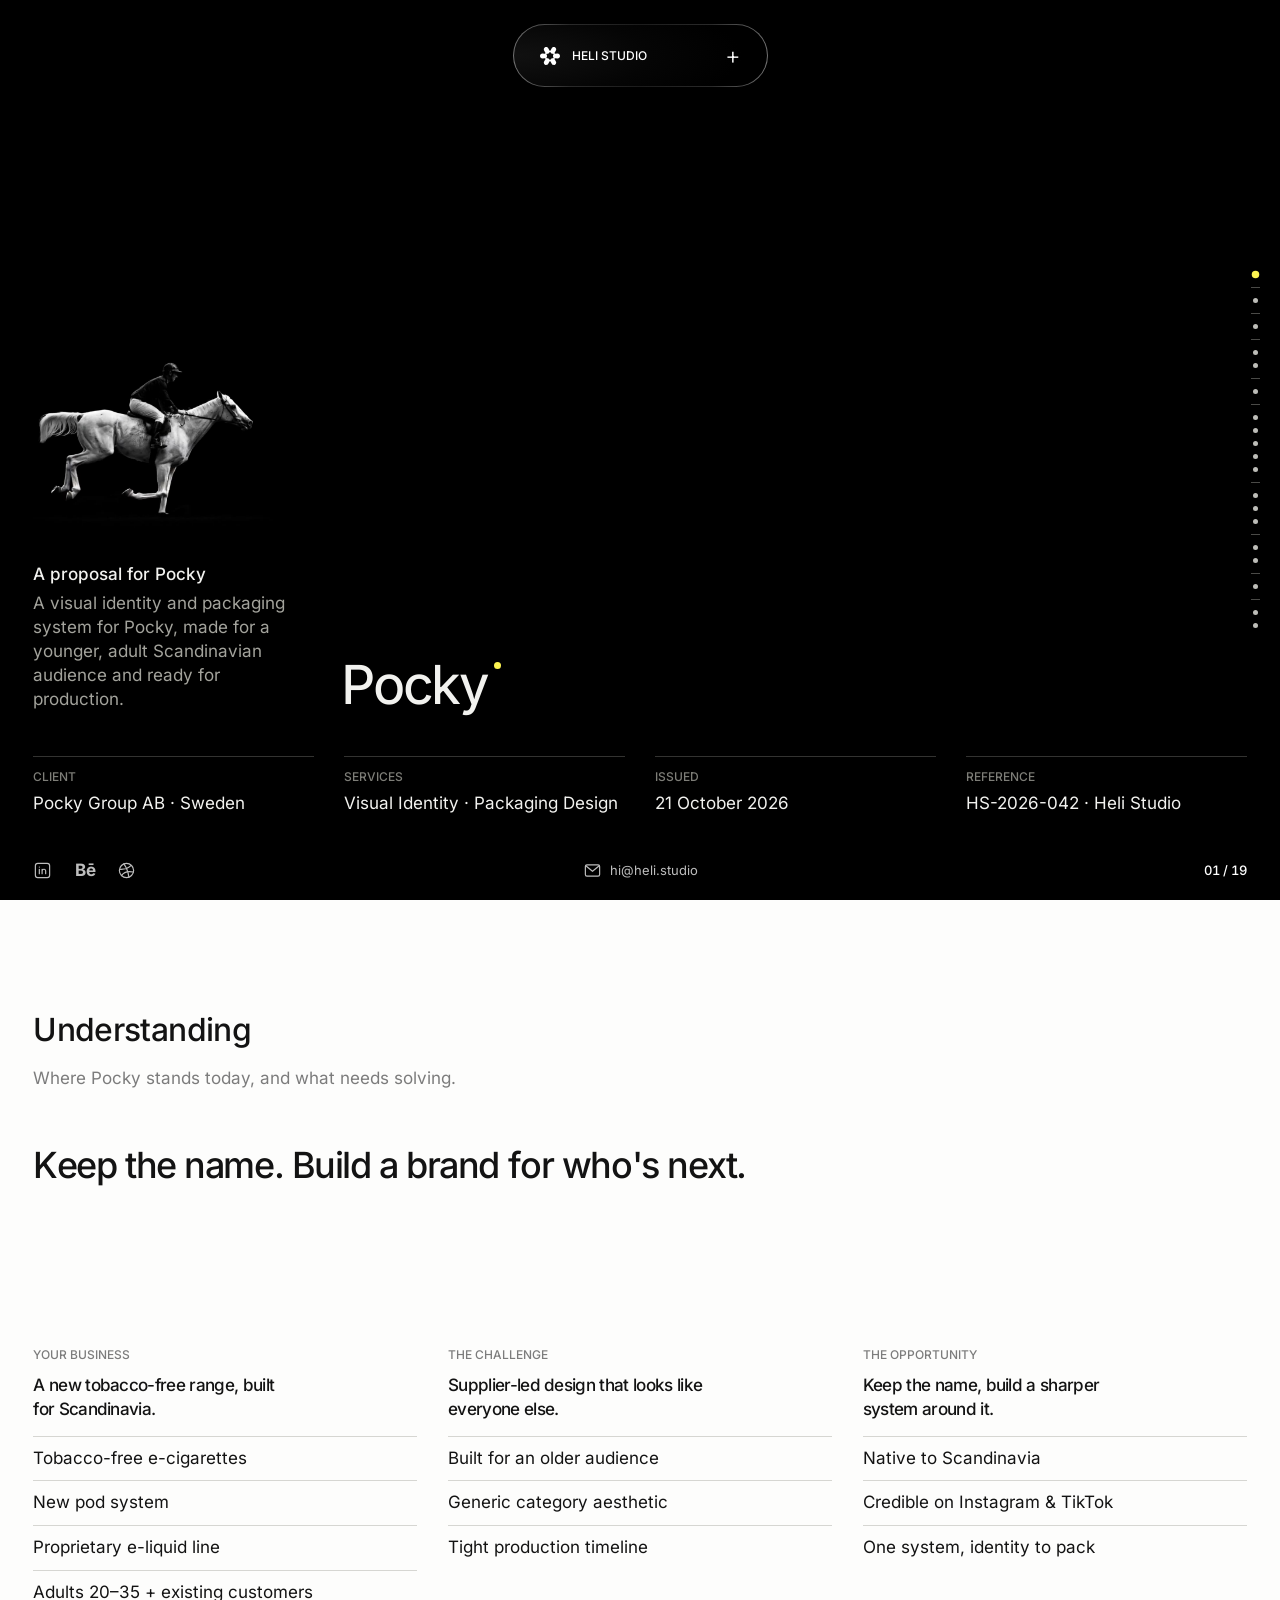
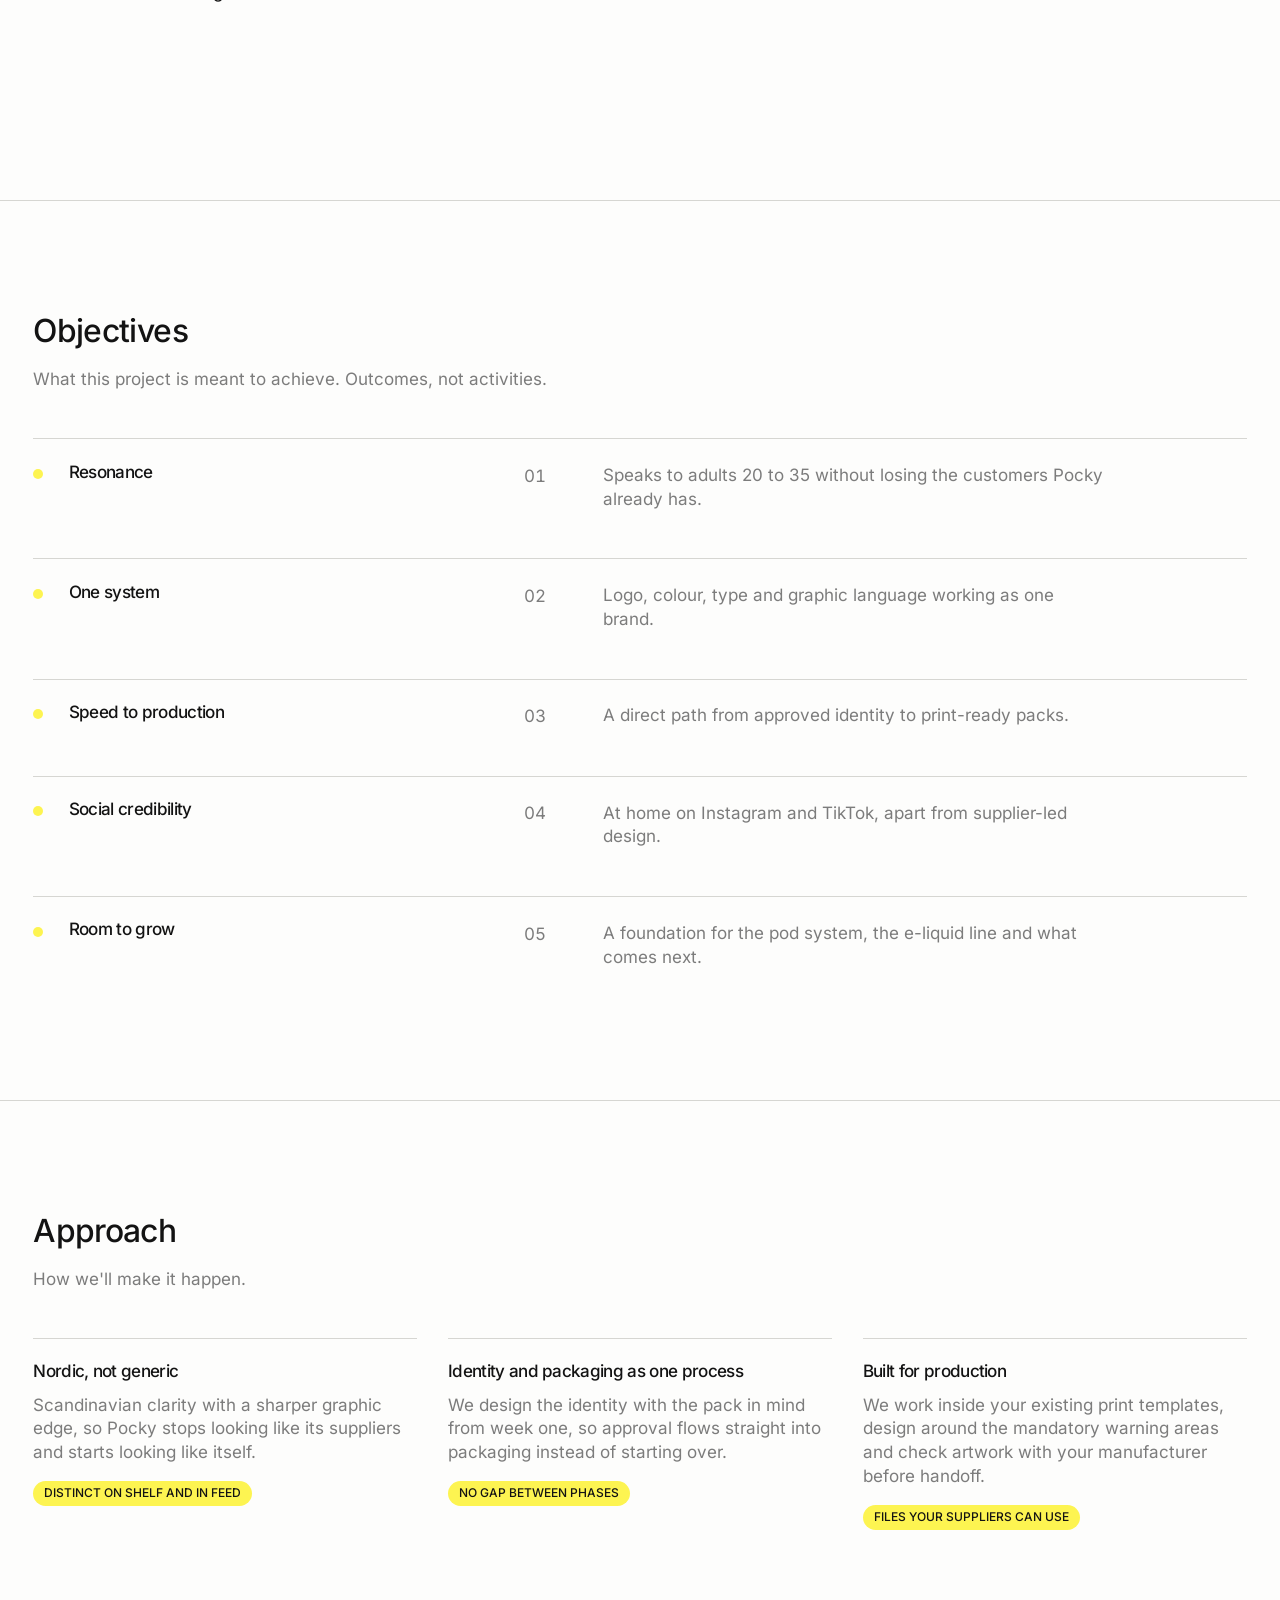
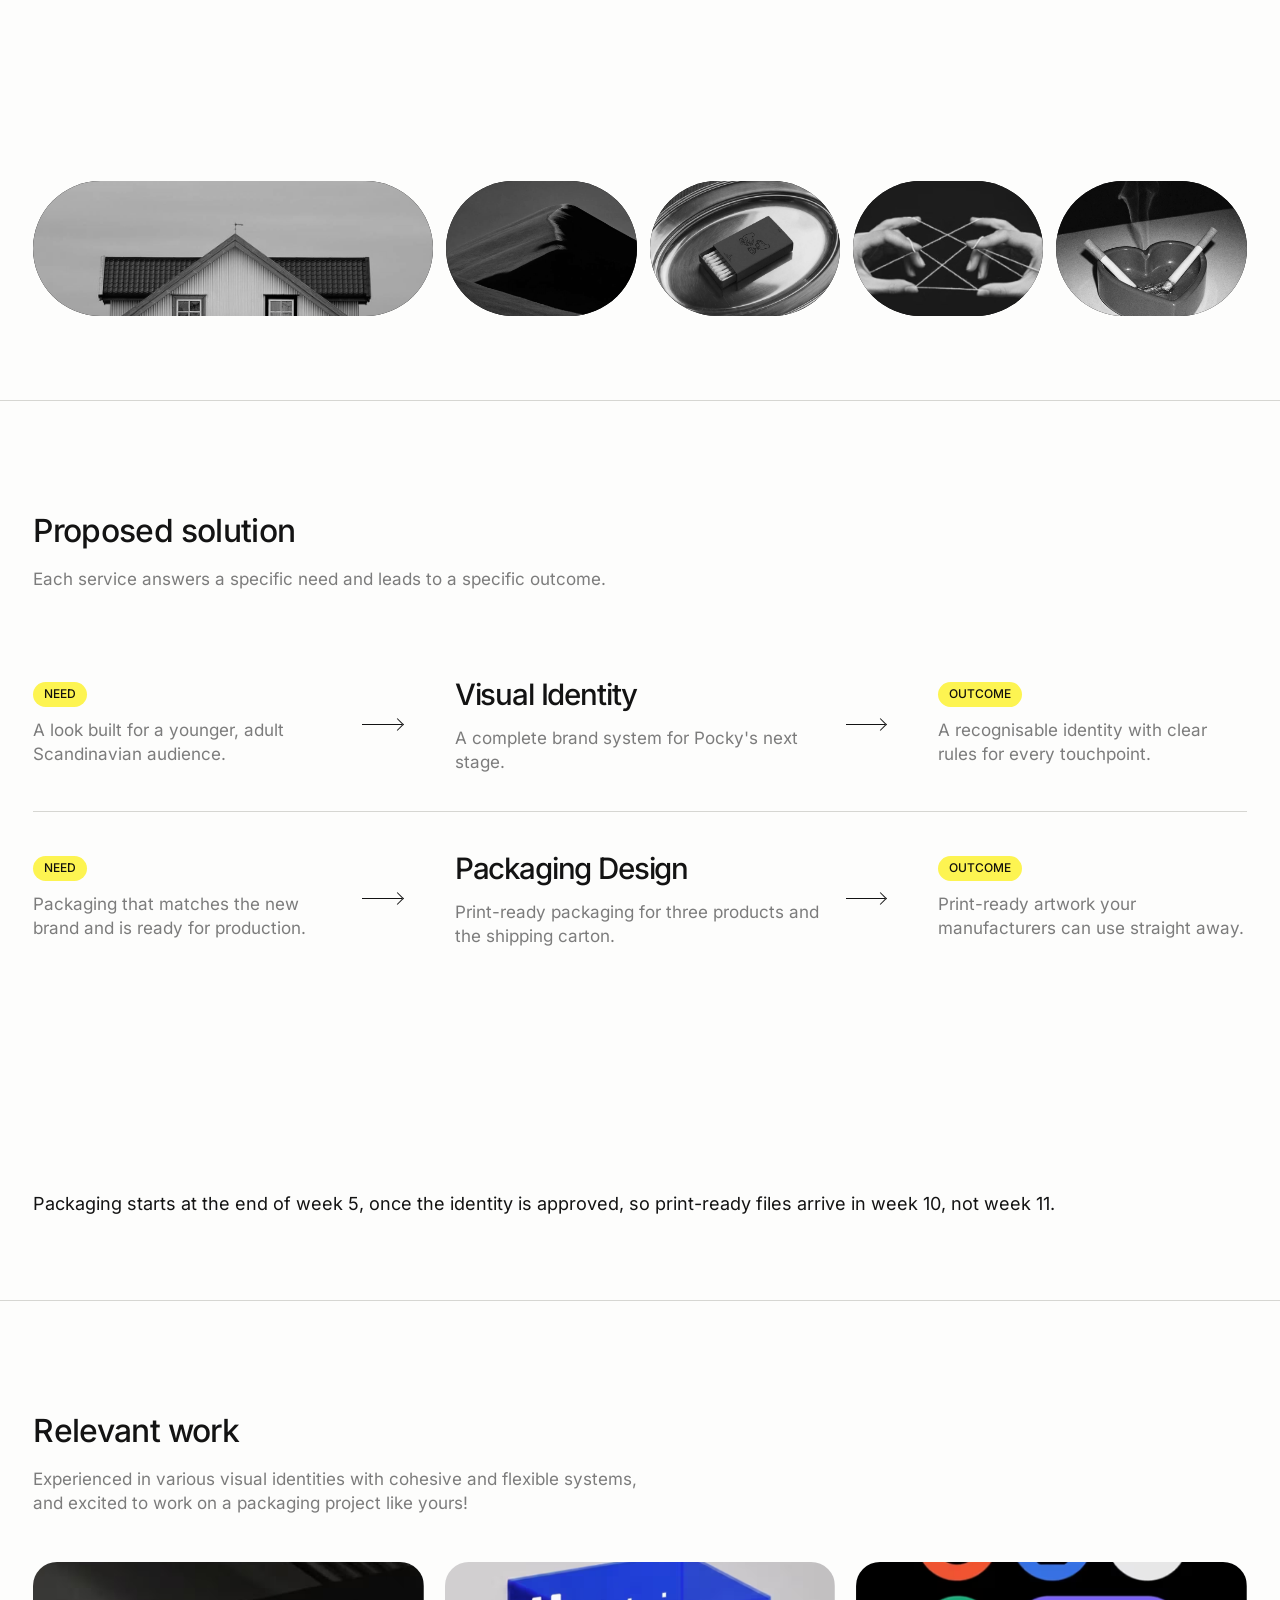
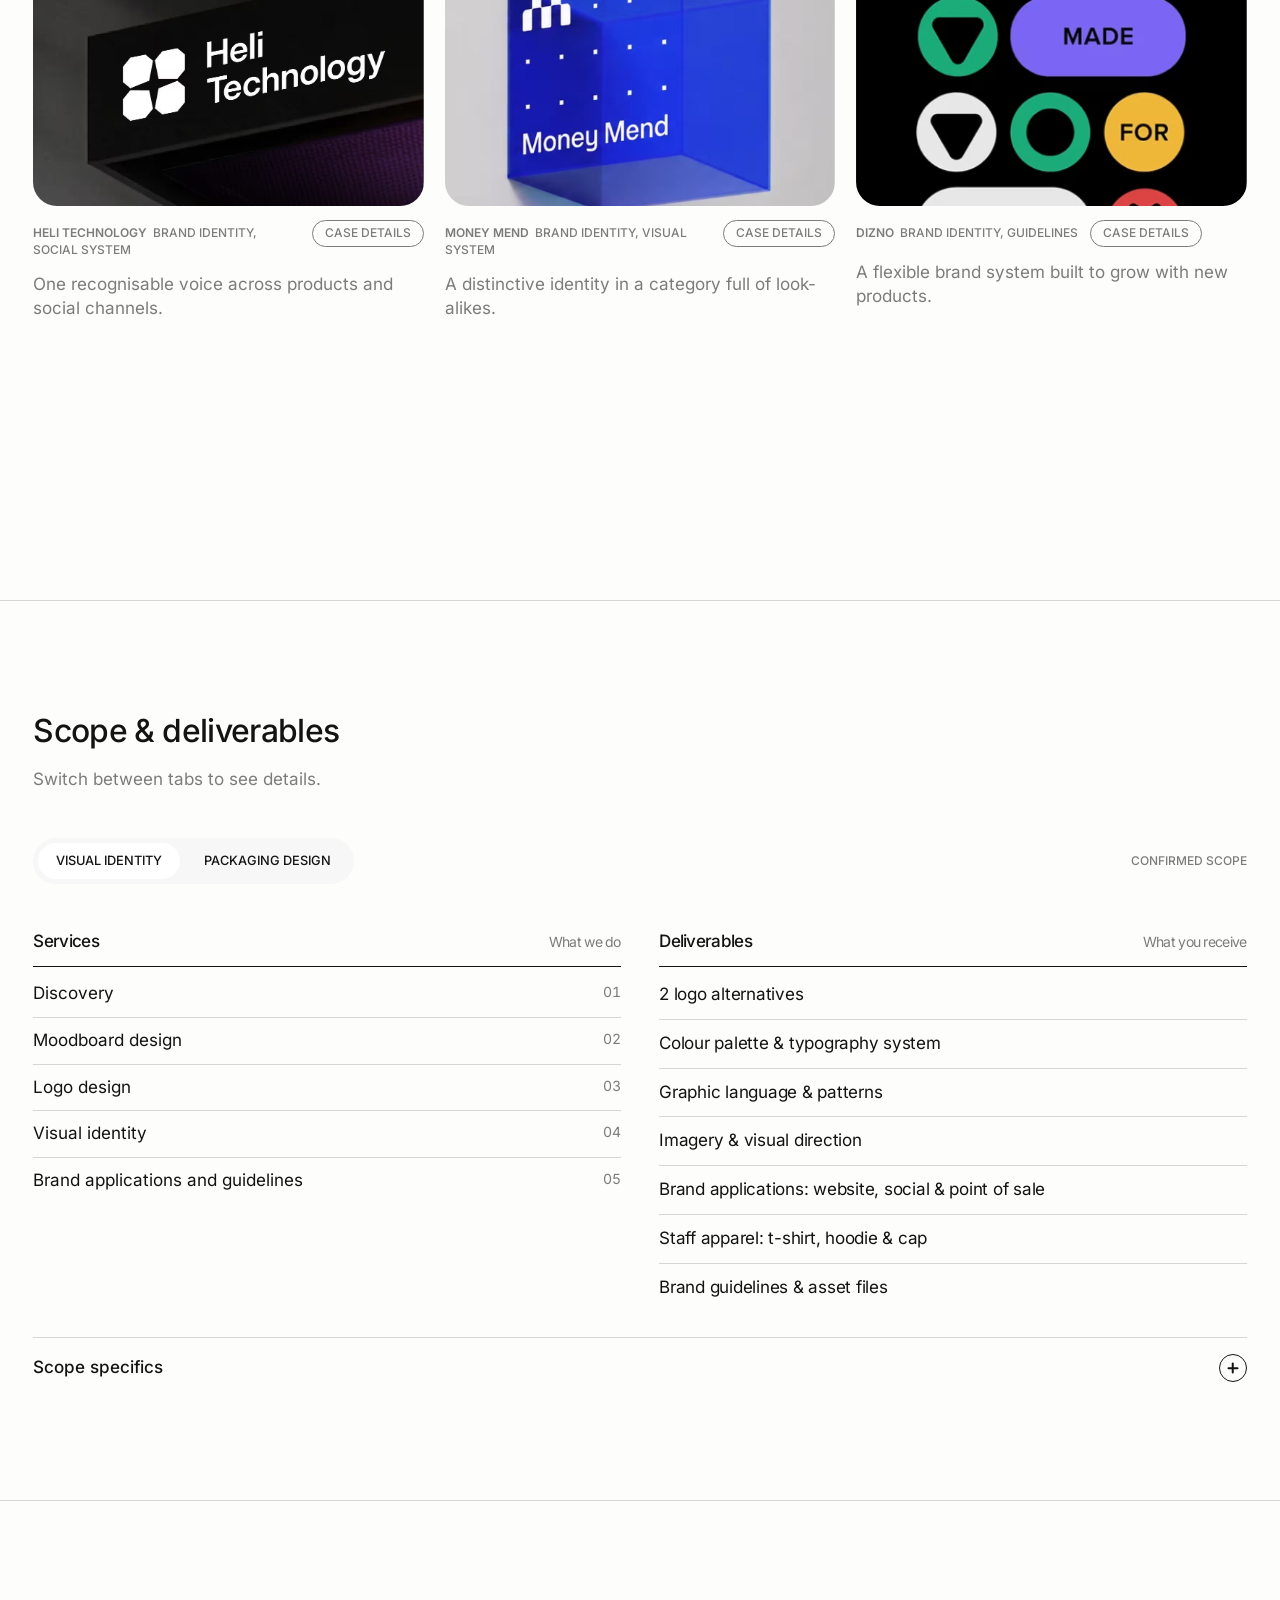
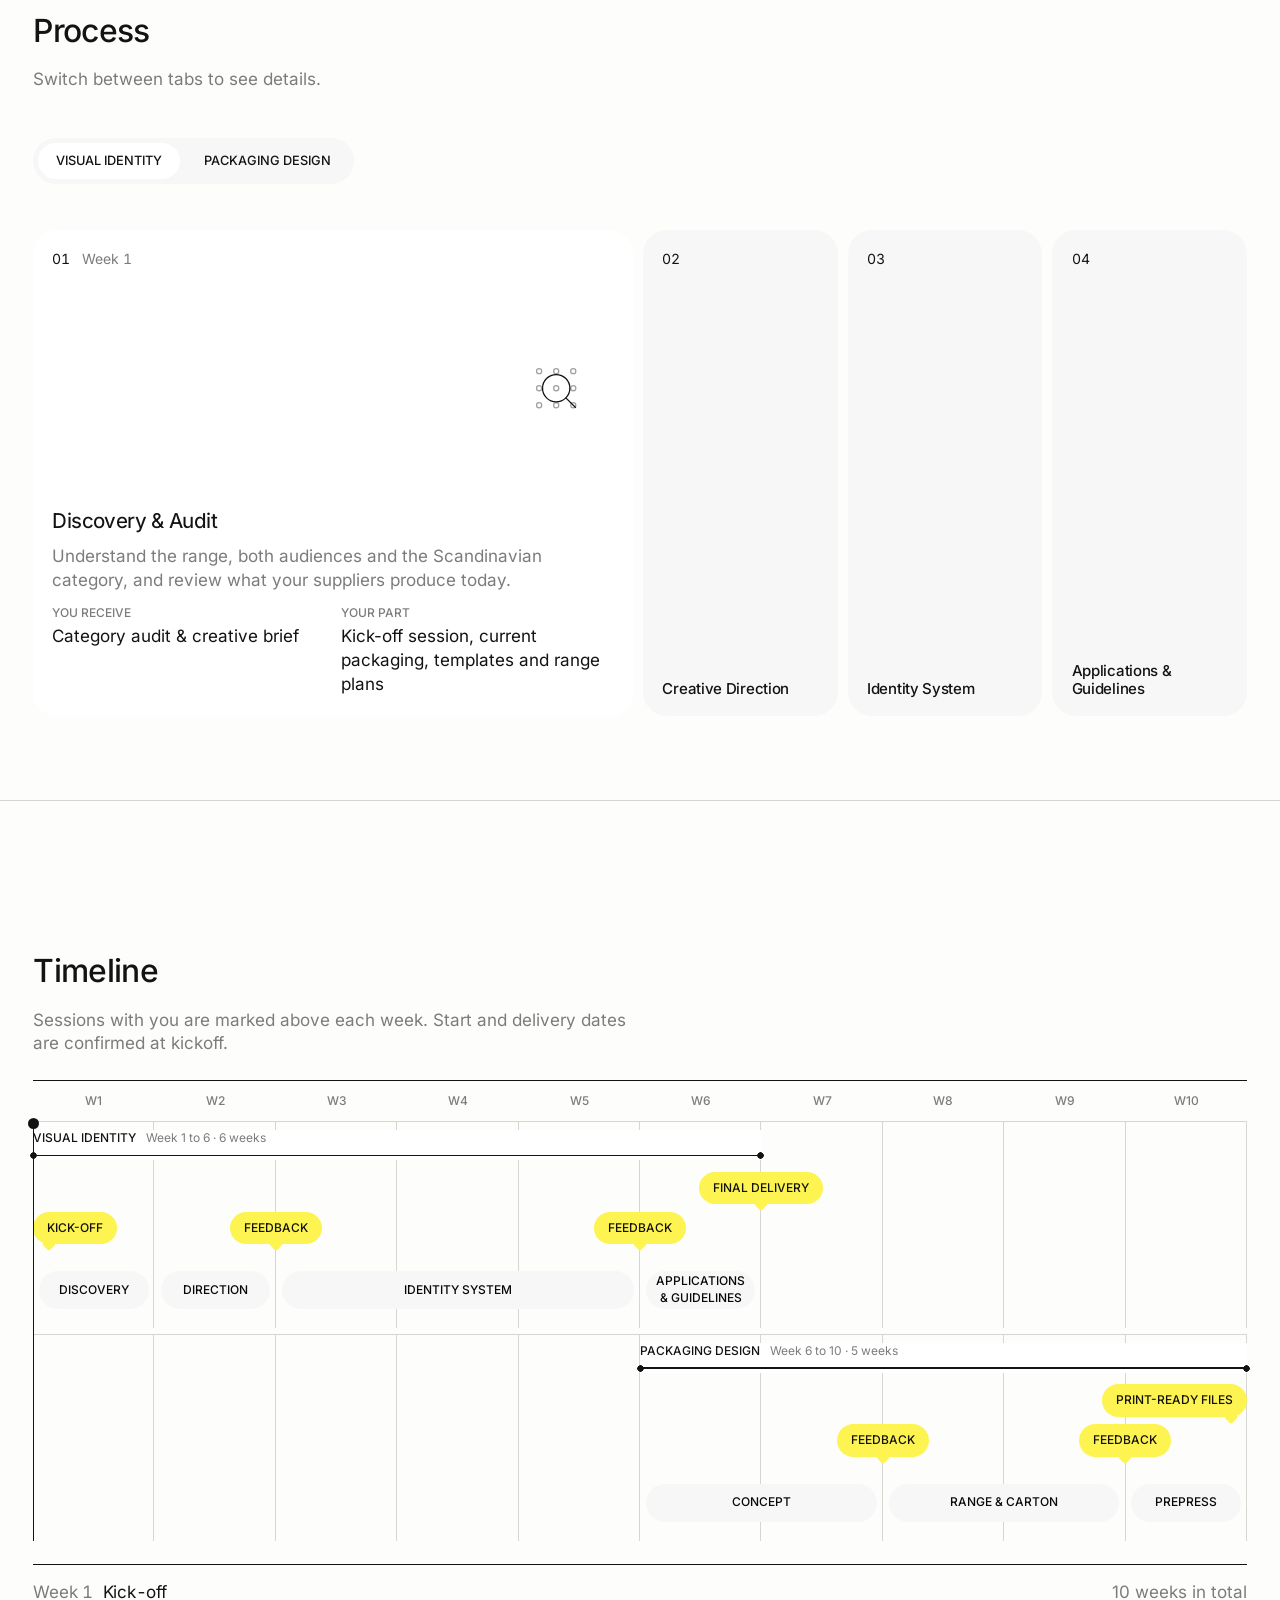
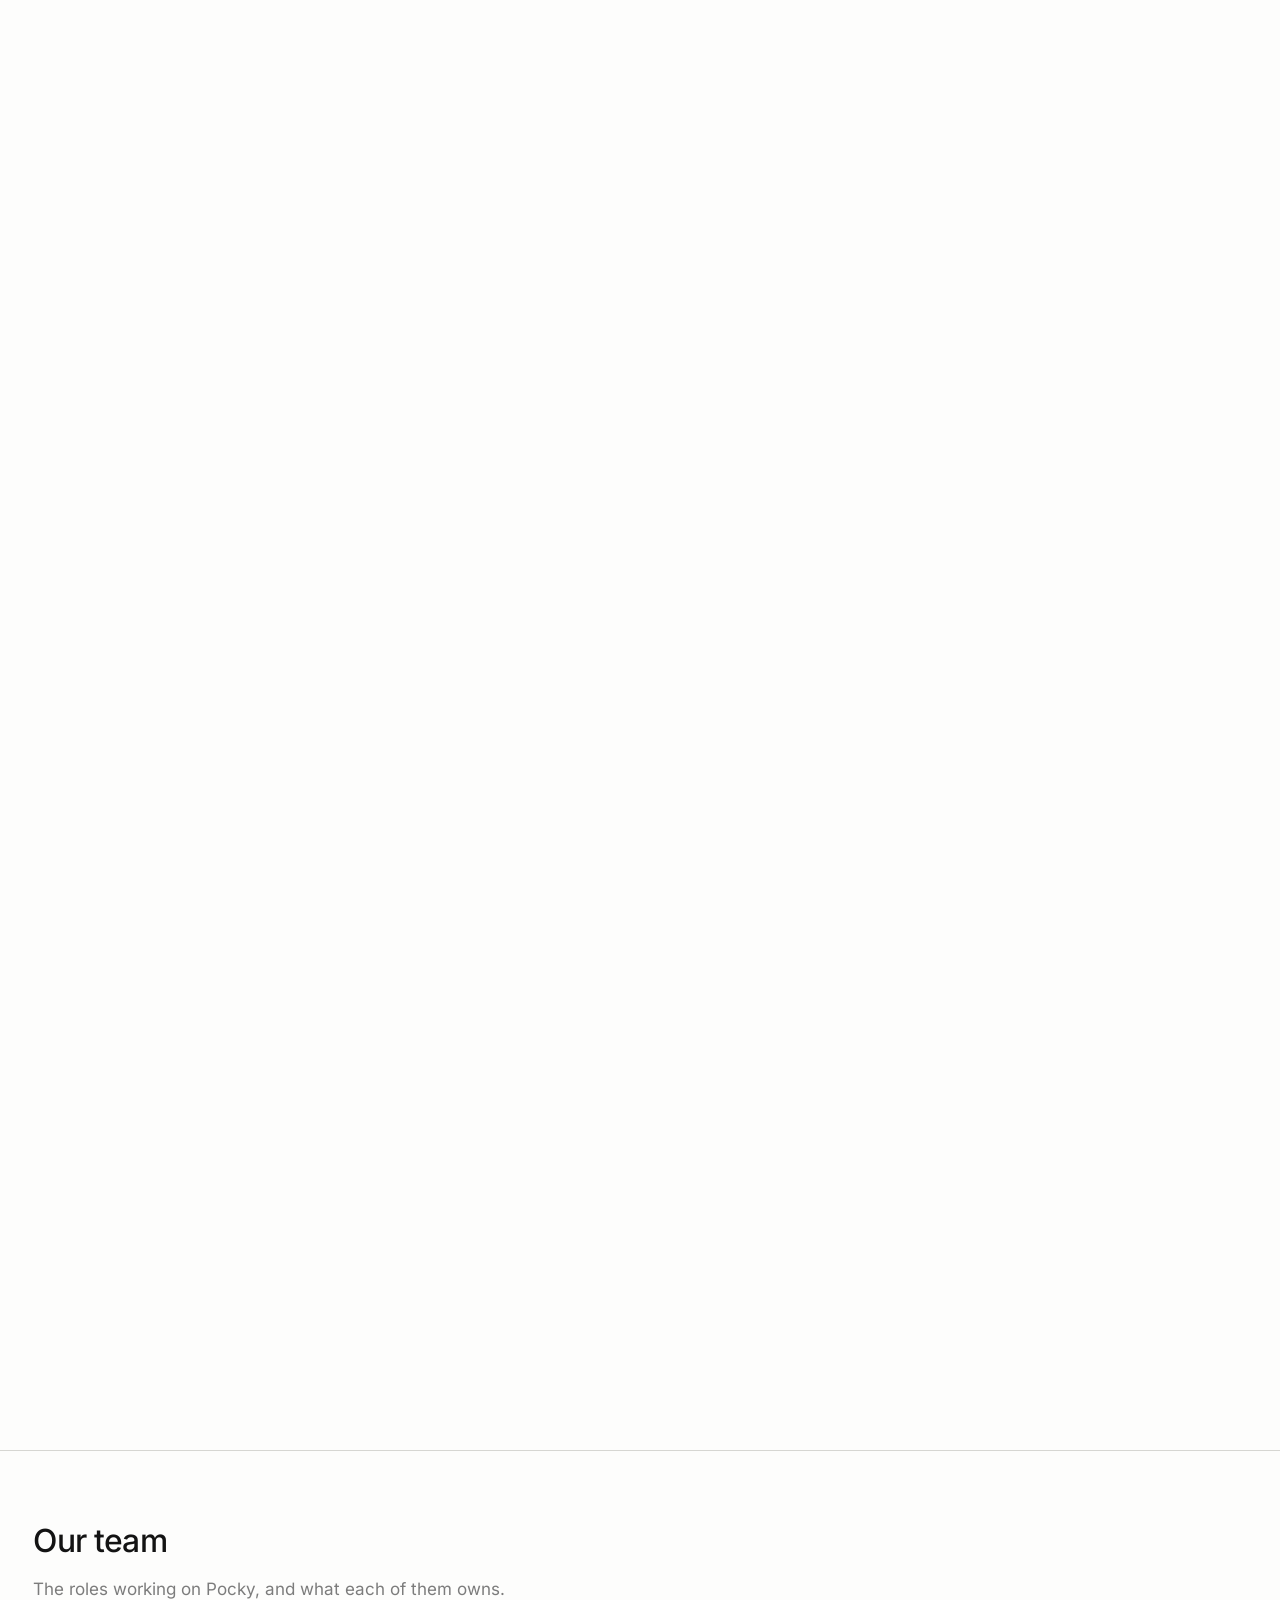
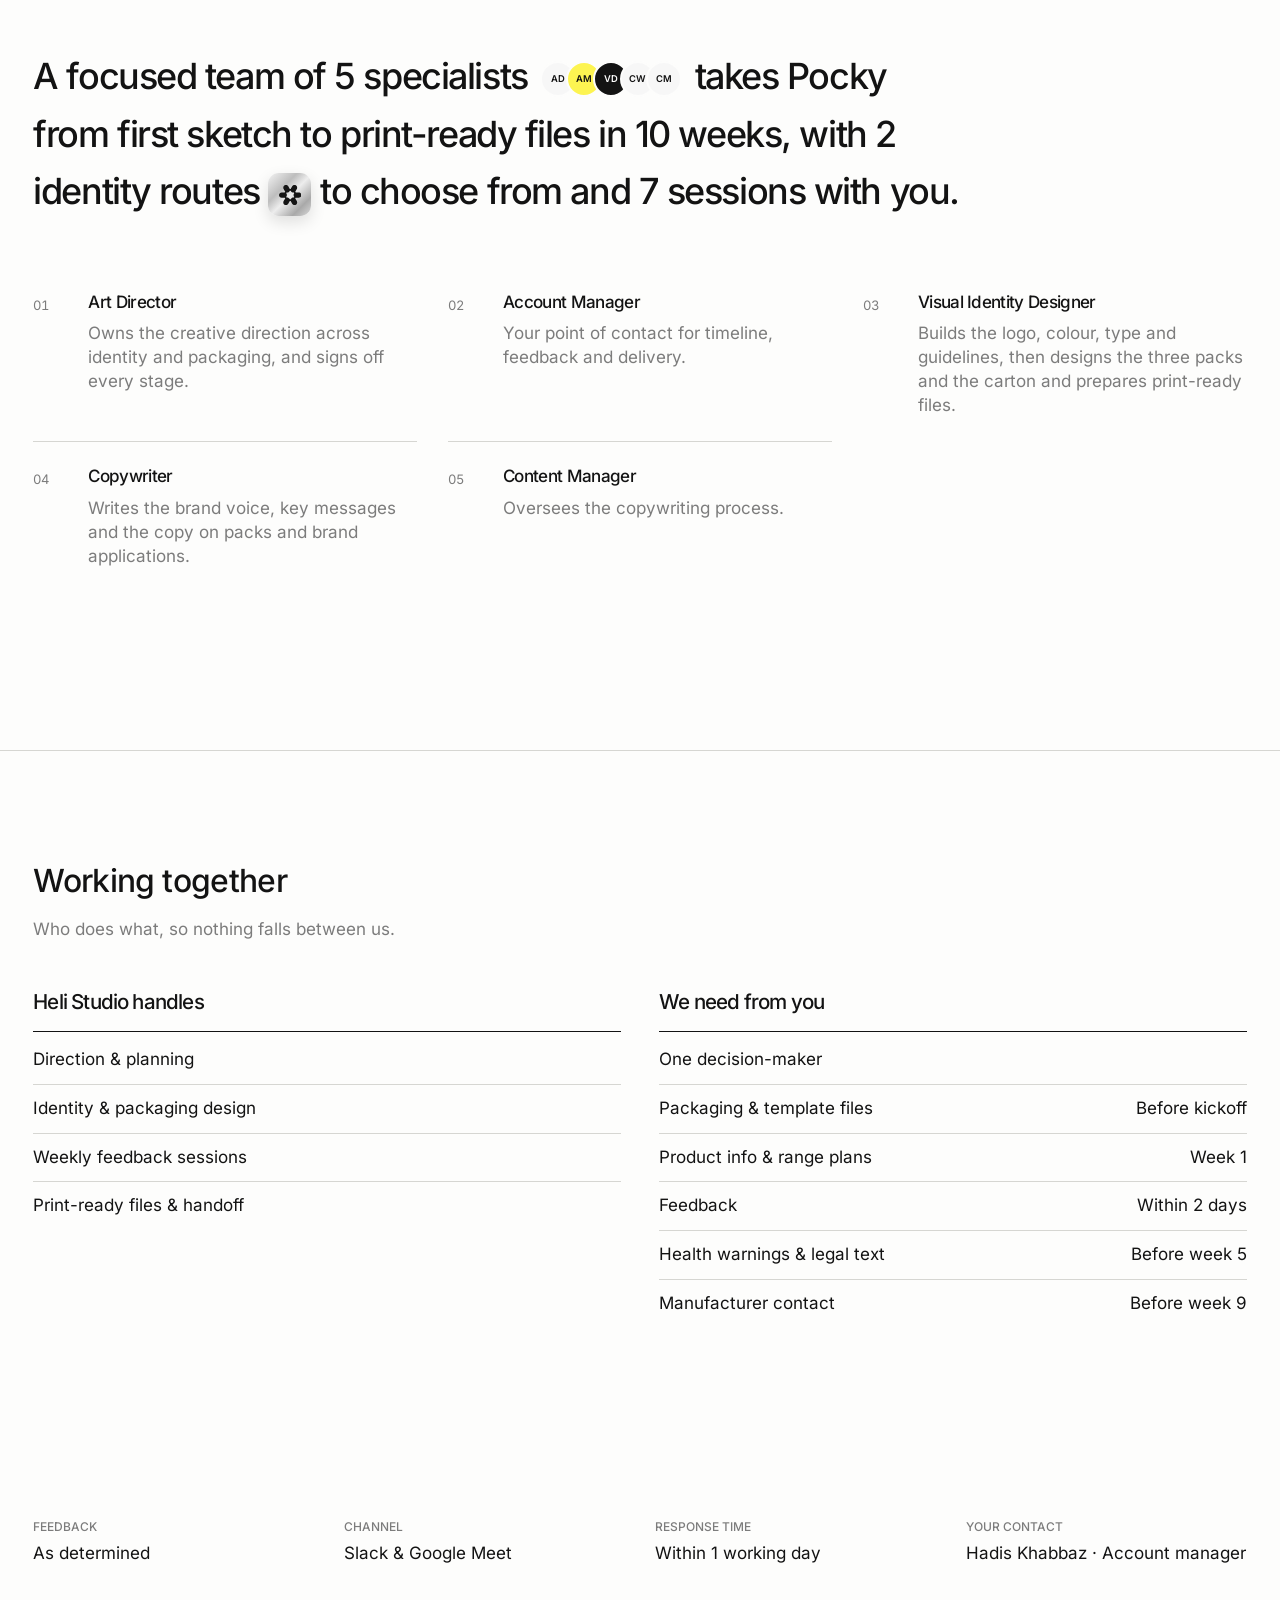
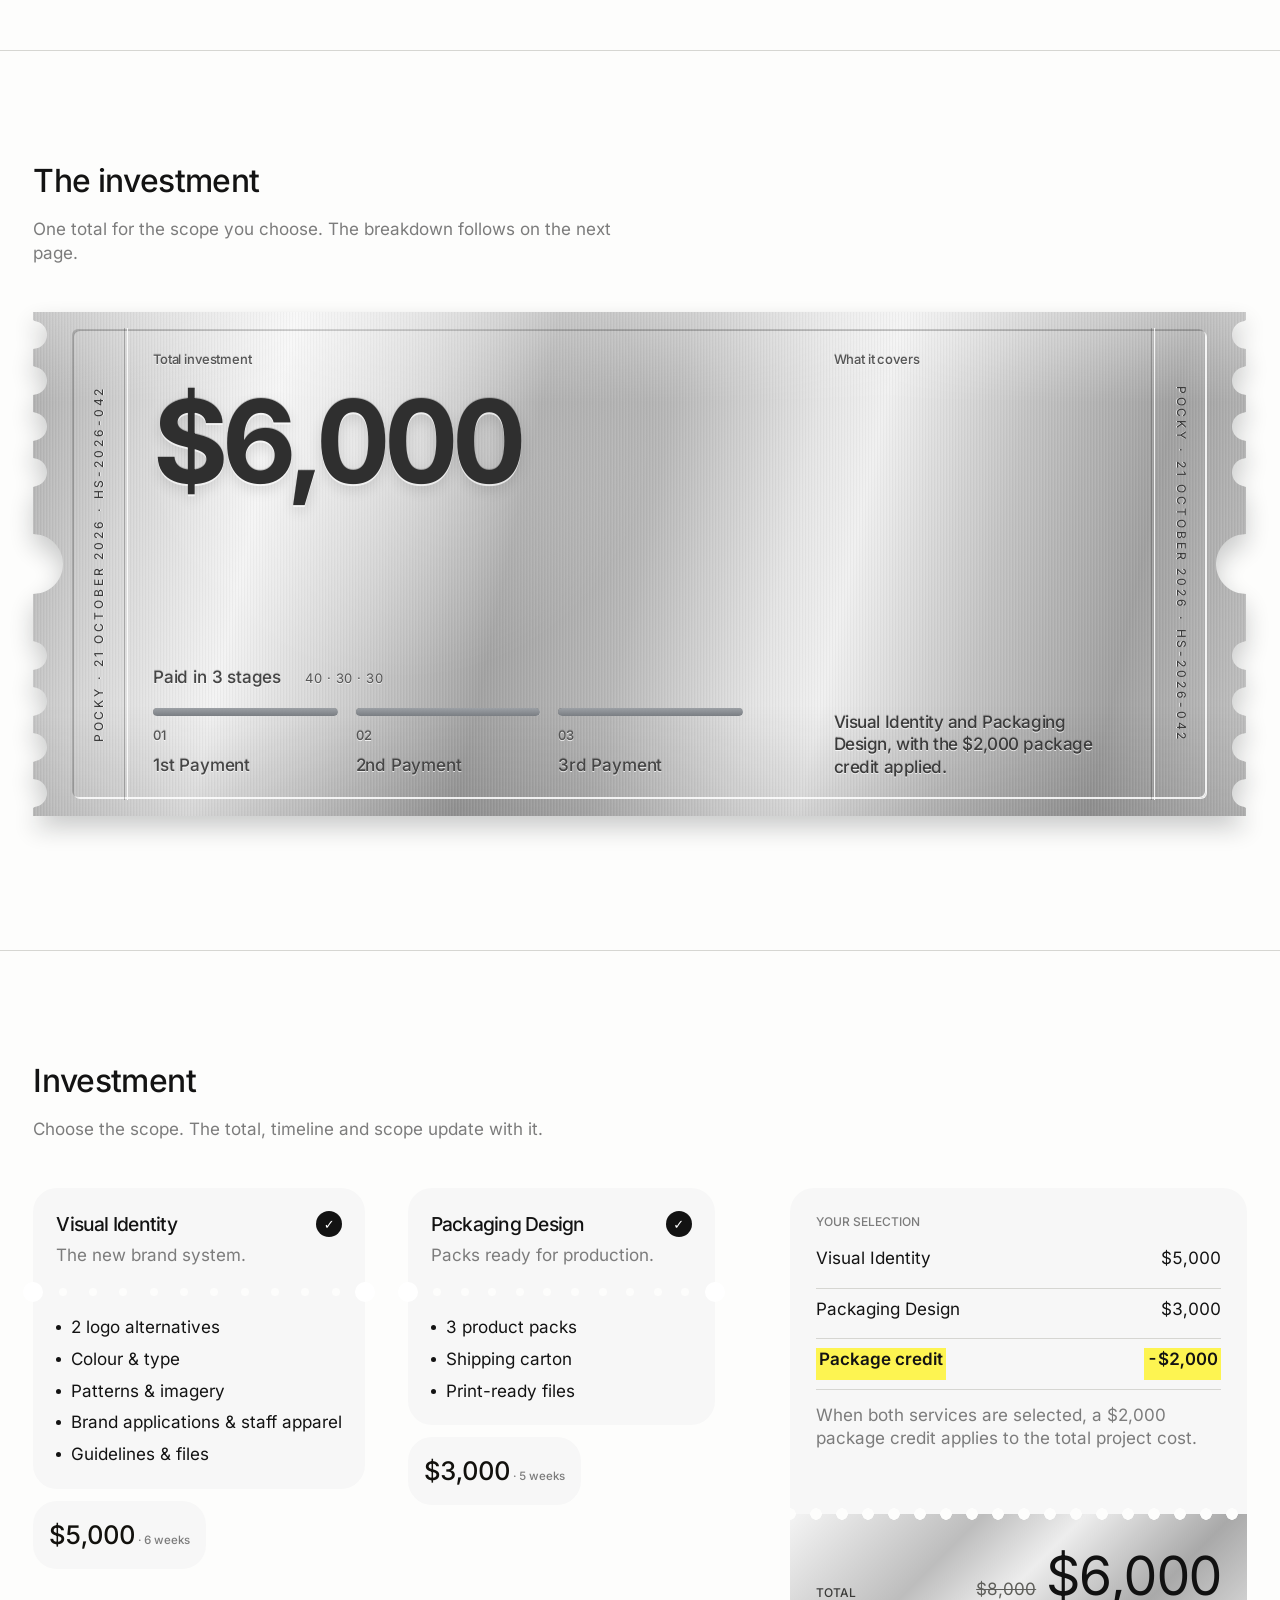
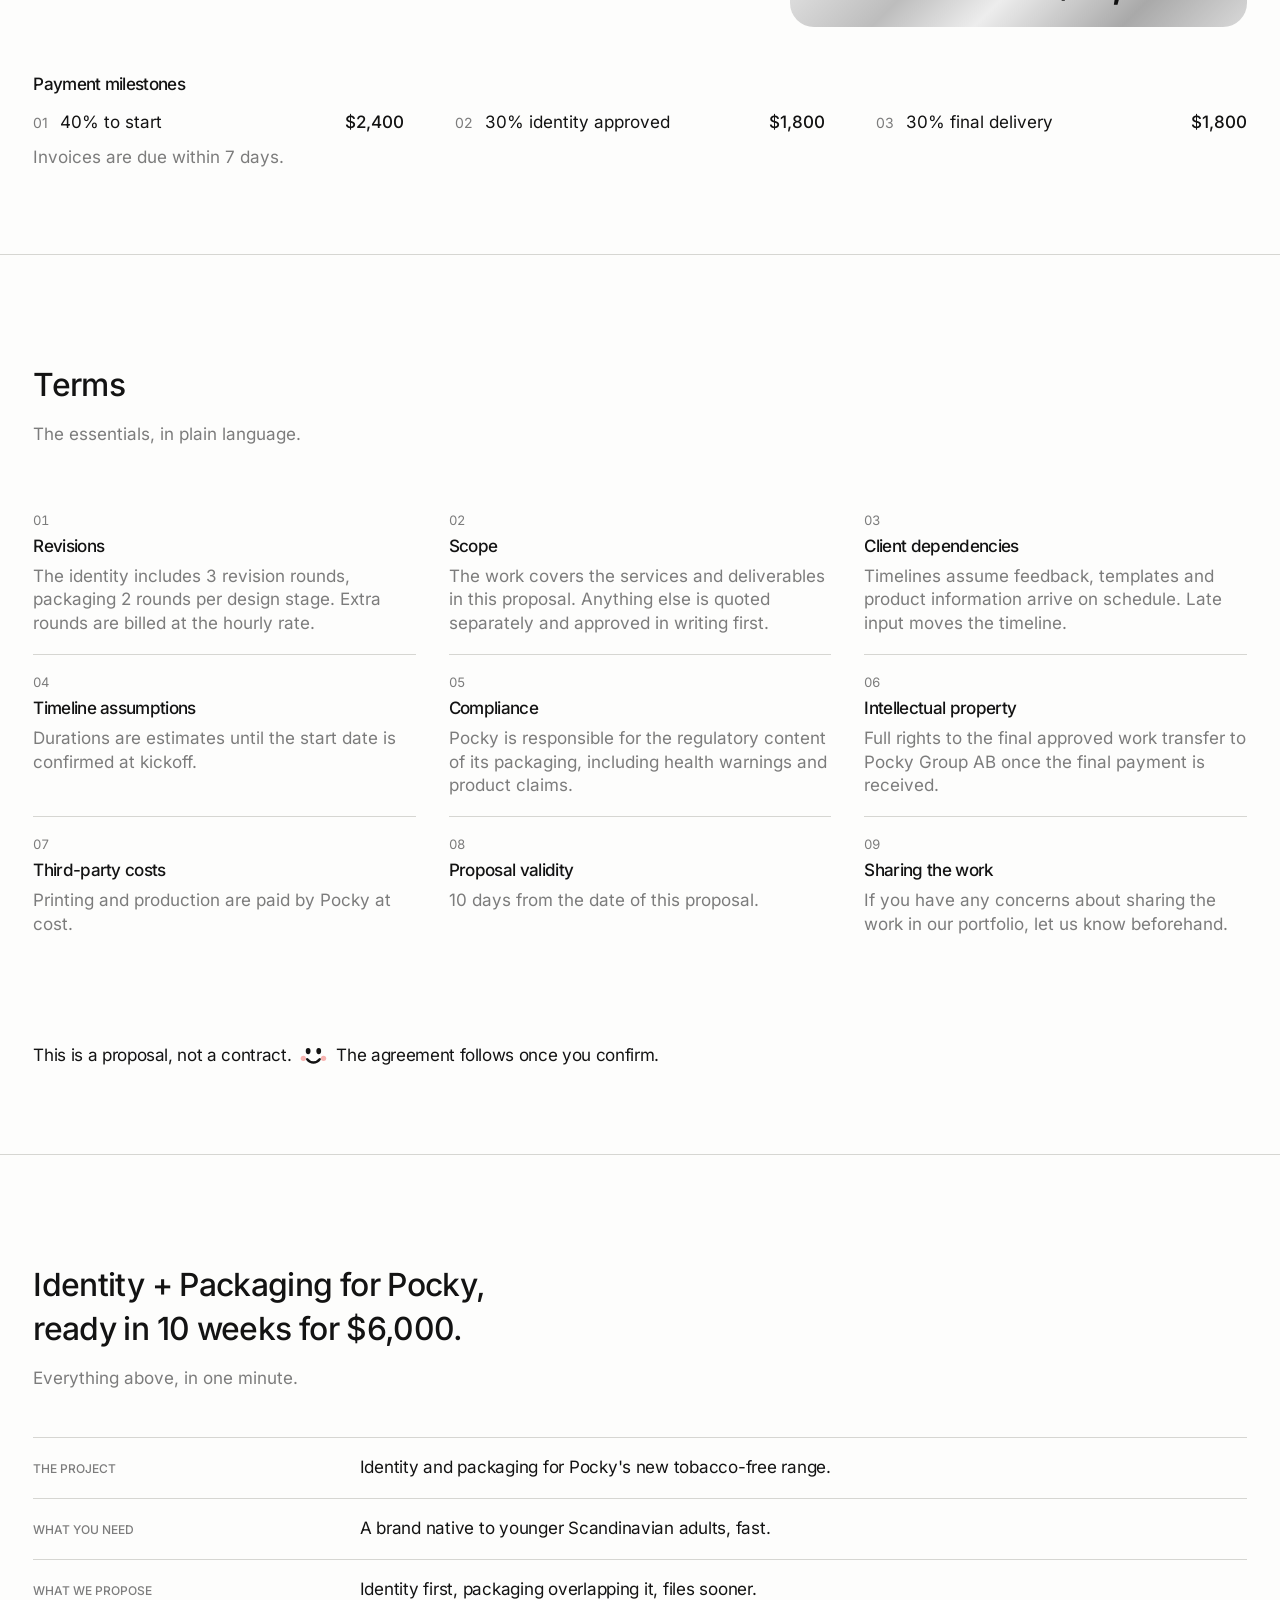
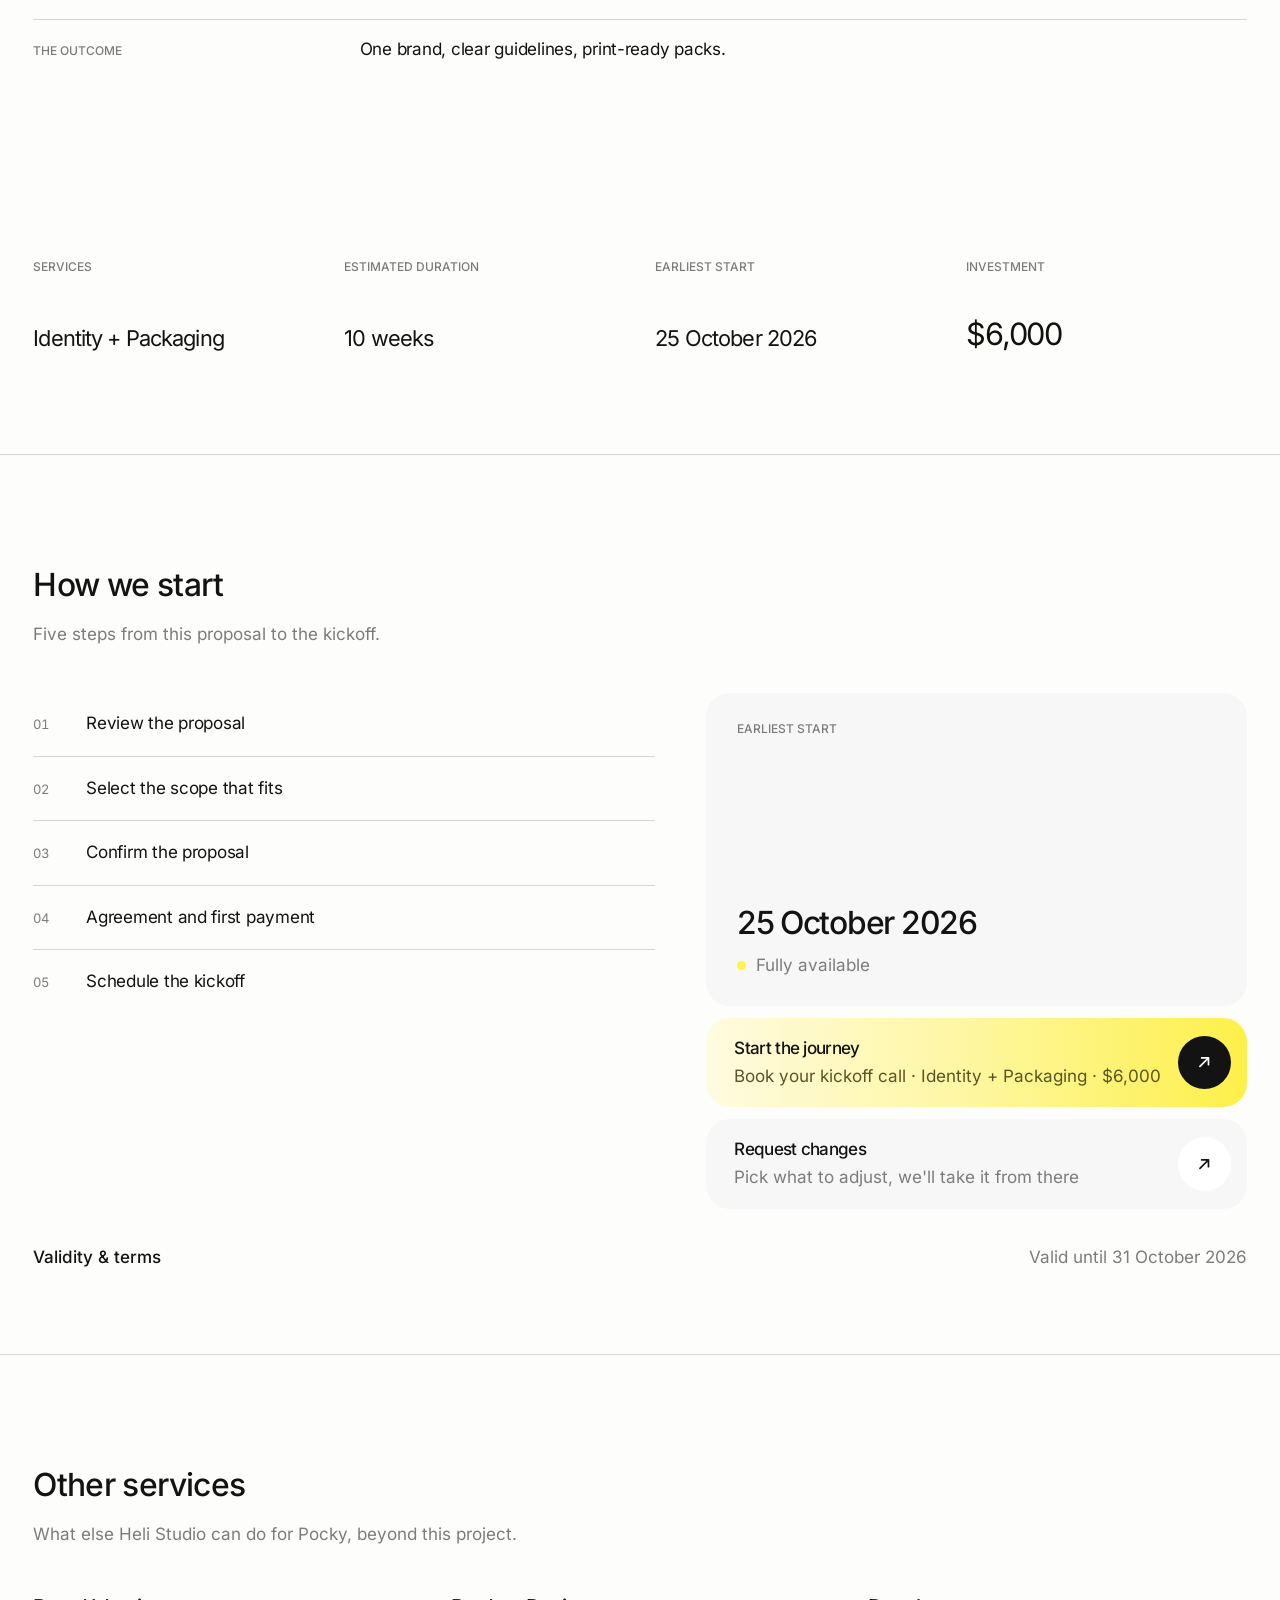
==== heli-proposal/index.html @ 9eb9906a "Clearer smiley; payment milestones without boxes Co-Authored-By: Claude Opus 5.5 <noreply@anthropic." ====
<!doctype html><html><head><meta charset=utf8><meta name=viewport content="width=device-width,initial-scale=1,viewport-fit=cover"><style>:root{color-scheme:light;box-sizing:border-box;padding-top:env(safe-area-inset-top,0px);padding-bottom:env(safe-area-inset-bottom,0px)}html{scroll-padding-top:env(safe-area-inset-top,0px)}body{margin:0;padding:0;font:14px -apple-system,BlinkMacSystemFont,sans-serif;background:#fff;color:#000}img{max-width:100%}[hidden]:not([hidden=until-found i]){display:none!important}</style></head><body>
<title>Pocky Proposal</title>
<link rel="preload" href="fonts/inter-latin-wght-normal.woff2" as="font" type="font/woff2" crossorigin>
<style>
/* Heli Studio proposal system.
   Layout: Heli slide grammar on the web — corner meta pinned to the viewport, a header row (title left, line right),
   full-screen sections alternating ink and paper, a narrative stage label in the footer.
   Two layers: the presentation (always visible) and details (<details> panels, opened on demand). */
:root{
  --ink:#131313; --paper:#F6F6F6; --card:#E8E8E6; --card-2:#DEDEDB; --white:#FFFFFF;
  --line:#D5D5D1; --line-d:#353533; --mute:#8C8C86; --mute-d:#A9A9A3; --text-2:#3E3E3A; --on-ink:#F2F2EF;
  --lime:#FDF451;
  --metal:linear-gradient(135deg,#F4F4F4 0%,#BDBDBD 34%,#EDEDED 52%,#A9A9A9 78%,#D9D9D9 100%);
  --font:'Inter',system-ui,-apple-system,'Helvetica Neue',Arial,sans-serif;
  --t-meta:13px; --t-small:clamp(14px,1.02vw,16px); --t-body:clamp(16px,1.2vw,20px);
  --t-h3:clamp(18px,1.4vw,25px); --t-label:clamp(22px,1.9vw,36px); --t-h2:clamp(30px,3vw,58px);
  --t-display:clamp(40px,4.2vw,84px); --t-num:clamp(36px,3.3vw,64px);
  --g:clamp(16px,2.6vw,50px); --gap:clamp(20px,2.4vw,44px);
  --pad-top:clamp(92px,11vh,132px); --pad-bot:clamp(84px,10vh,120px);
  --r-card:18px; --r-pill:999px;
  --ease:cubic-bezier(.2,.75,.1,1); --ease-io:cubic-bezier(.65,0,.35,1); --spring:cubic-bezier(.34,1.45,.62,1);
  --d1:.18s; --d2:.42s; --d3:.85s;
  color-scheme:light;
}
*,*::before,*::after{box-sizing:border-box}
html{scroll-behavior:smooth;-webkit-text-size-adjust:100%}
body{background:var(--ink);color:var(--on-ink);font-family:var(--font);font-size:var(--t-body);line-height:1.5;-webkit-font-smoothing:antialiased;overflow-x:hidden}
h1,h2,h3,h4,p,ul,ol,dl,dd,figure{margin:0}
ul,ol{padding:0;list-style:none}
a{color:inherit}
button{font:inherit;color:inherit;background:none;border:0;padding:0;cursor:pointer}
:focus-visible{outline:2px solid var(--lime);outline-offset:4px;border-radius:6px}
.light :focus-visible{outline-color:var(--ink)}
img,video{display:block;max-width:100%}
.num{font-variant-numeric:tabular-nums}
.sr{position:absolute;width:1px;height:1px;overflow:hidden;clip:rect(0 0 0 0);white-space:nowrap}

/* placeholders: anything not yet confirmed is visibly marked, never presented as fact */
.tbc{display:inline-flex;align-items:center;gap:7px;font-size:.88em;color:var(--mute);white-space:nowrap}
.tbc::before{content:"";width:6px;height:6px;border-radius:50%;background:var(--yg);box-shadow:0 0 0 1px var(--ink)}
.dark .tbc{color:var(--mute-d)}
.est{font-size:var(--t-meta);color:var(--mute);text-transform:uppercase;letter-spacing:.06em}

/* ── fixed corner meta ── */
.corner{position:fixed;z-index:50;color:#fff;mix-blend-mode:difference;font-size:var(--t-meta);pointer-events:none}
.corner a{pointer-events:auto}
.c-tl{left:var(--g);top:calc(26px + env(safe-area-inset-top,0px))}
.c-tr{right:var(--g);top:calc(20px + env(safe-area-inset-top,0px))}
.c-tr a{display:block;width:44px;height:40px}
.c-bl{left:var(--g);bottom:calc(22px + env(safe-area-inset-bottom,0px))}
.c-br{right:var(--g);bottom:calc(22px + env(safe-area-inset-bottom,0px))}
.mark{width:100%;height:100%;fill:currentColor;transition:transform var(--d3) var(--ease)}
#secLabel{display:inline-flex;gap:10px;transition:opacity var(--d1)}
#secLabel .stage{opacity:.6}
#secLabel.swap{opacity:0}
.progress{position:fixed;left:0;top:0;height:2px;width:100%;z-index:52;background:var(--yg);transform-origin:left;transform:scaleX(0)}

/* section navigator: ticket perforation dots */
.perf-nav{position:fixed;z-index:51;left:50%;bottom:calc(16px + env(safe-area-inset-bottom,0px));transform:translateX(-50%);display:flex;gap:7px;align-items:center;
  padding:10px 16px;border-radius:var(--r-pill);background:rgba(19,19,19,.72);backdrop-filter:blur(10px);-webkit-backdrop-filter:blur(10px)}
.perf-nav button{width:7px;height:7px;border-radius:50%;background:#5A5A57;transition:transform var(--d2) var(--spring),background var(--d1)}
.perf-nav button:hover,.perf-nav button:focus-visible{transform:scale(1.7);background:#CFCFCA}
.perf-nav button.on{background:var(--yg);transform:scale(1.45)}
.perf-nav i{width:1px;height:12px;background:#4A4A47;margin:0 3px}
.perf-nav .tip{position:absolute;bottom:calc(100% + 10px);left:0;white-space:nowrap;font-size:12px;background:var(--paper);color:var(--ink);padding:5px 10px;border-radius:var(--r-pill);
  opacity:0;transform:translateY(4px);transition:opacity var(--d1),transform var(--d1);pointer-events:none}
.perf-nav .tip.show{opacity:1;transform:none}
@media (max-width:760px){.perf-nav{display:none}}

/* ── sections ── */
.s{position:relative;min-height:100svh;padding:var(--pad-top) var(--g) var(--pad-bot);display:flex;flex-direction:column;justify-content:center;gap:clamp(32px,4.2vw,68px)}
.s>*{min-width:0}
.s.light{background:var(--paper);color:var(--ink)}
.s.dark{background:var(--ink);color:var(--on-ink)}
.sh{display:grid;grid-template-columns:minmax(0,1fr) minmax(0,1fr);gap:clamp(20px,3vw,48px);align-items:end}
.sh h2{justify-self:start;font-size:var(--t-label);font-weight:450;letter-spacing:-.025em;line-height:1.04;text-transform:uppercase;text-wrap:balance;display:inline-block;transition:transform .9s var(--spring)}
.sh h2.pull{transition:transform .25s var(--ease)}
.sh .q{justify-self:end;text-align:right;font-size:var(--t-small);line-height:1.45;max-width:40ch;color:var(--text-2)}
.dark .sh .q{color:var(--mute-d)}
.sh .q b{display:block;font-weight:500;color:inherit;font-size:var(--t-meta);text-transform:uppercase;letter-spacing:.06em;opacity:.7;margin-bottom:4px}
@media (max-width:700px){.sh{grid-template-columns:1fr;gap:10px}.sh .q{justify-self:start;text-align:left}}
.grow{flex:1 1 auto;min-height:0}
.lead{font-size:var(--t-h2);font-weight:430;letter-spacing:-.035em;line-height:1.06;max-width:22ch;text-wrap:balance}
.lead .grey{color:#A2A29C}
.dark .lead .grey{color:var(--mute)}
.body{font-size:var(--t-body);line-height:1.55;color:var(--text-2);max-width:60ch;text-wrap:pretty}
.dark .body{color:var(--mute-d)}
.k{font-size:var(--t-meta);color:var(--mute);text-transform:uppercase;letter-spacing:.06em}
.dark .k{color:var(--mute-d)}
.cols{display:grid;gap:var(--gap)}
.c2{grid-template-columns:repeat(2,minmax(0,1fr))}.c3{grid-template-columns:repeat(3,minmax(0,1fr))}.c4{grid-template-columns:repeat(4,minmax(0,1fr))}
.rule{padding-top:clamp(16px,1.6vw,24px);border-top:1px solid var(--line)}
.dark .rule{border-color:var(--line-d)}
@media (max-width:860px){.c3,.c4{grid-template-columns:repeat(2,minmax(0,1fr))}}
@media (max-width:560px){.c2,.c3,.c4{grid-template-columns:1fr}}

/* the details layer */
.more{border-top:1px solid var(--line)}
.dark .more{border-color:var(--line-d)}
.more>summary{list-style:none;cursor:pointer;display:flex;justify-content:space-between;align-items:center;gap:16px;padding:16px 0;font-size:var(--t-small);font-weight:500}
.more>summary::-webkit-details-marker{display:none}
.more>summary .pm{width:28px;height:28px;border-radius:50%;border:1px solid currentColor;display:grid;place-items:center;flex:none;transition:transform var(--d2) var(--ease),background var(--d2),color var(--d2)}
.more>summary:hover .pm{background:var(--ink);color:var(--paper)}
.dark .more>summary:hover .pm{background:var(--paper);color:var(--ink)}
.more[open]>summary .pm{transform:rotate(45deg)}
.more .inner{padding:4px 0 24px}
.spec{display:grid;grid-template-columns:minmax(0,1fr) minmax(0,2fr);gap:10px var(--gap)}
.spec dt{font-size:var(--t-meta);color:var(--mute);text-transform:uppercase;letter-spacing:.06em;padding-top:12px;border-top:1px solid var(--line)}
.spec dd{font-size:var(--t-small);padding-top:10px;border-top:1px solid var(--line)}
.dark .spec dt,.dark .spec dd{border-color:var(--line-d)}
@media (max-width:560px){.spec{grid-template-columns:1fr}.spec dd{border-top:0;padding-top:0}}

/* tabs (service switcher) */
.tabs{display:inline-flex;gap:6px;padding:5px;border-radius:var(--r-pill);background:var(--card)}
.dark .tabs{background:#232322}
.tabs button{padding:9px 18px;border-radius:var(--r-pill);font-size:var(--t-small);transition:background var(--d2),color var(--d2)}
.tabs button[aria-selected="true"]{background:var(--ink);color:var(--on-ink)}
.dark .tabs button[aria-selected="true"]{background:var(--paper);color:var(--ink)}
.tabs button[hidden]{display:none}

/* reveals: visible at rest, rise in where supported */
@media (prefers-reduced-motion:no-preference){@supports (animation-timeline:view()){
  .rv{animation:rise linear both;animation-timeline:view();animation-range:entry 0% entry 40%}
}}
@keyframes rise{from{opacity:0;transform:translateY(32px)}}

/* intro counter, after heli.studio's 0 to 100% loader */
.loader{display:none}
.js .loader{position:fixed;inset:0;z-index:100;background:var(--ink);color:var(--on-ink);display:flex;align-items:flex-end;justify-content:space-between;
  padding:0 var(--g) calc(26px + env(safe-area-inset-bottom,0px));animation:lout .9s 1.25s var(--ease-io) forwards}
.loader svg{position:absolute;left:50%;top:50%;width:44px;height:40px;margin:-20px 0 0 -22px;fill:currentColor;animation:lspin 1.25s var(--ease-io) both}
.loader .lpct{font-size:var(--t-num);font-weight:400;letter-spacing:-.04em;line-height:1}
.loader .lnm{font-size:var(--t-meta);color:var(--mute-d)}
@keyframes lout{to{transform:translateY(-100%);visibility:hidden}}
@keyframes lspin{from{transform:rotate(-120deg) scale(.6);opacity:0}}
@media (prefers-reduced-motion:reduce){.js .loader{display:none}}
/* ── 01 cover ── */
.cover{justify-content:flex-end;gap:clamp(28px,4vw,56px);padding-top:120px;padding-bottom:clamp(64px,9vh,104px);overflow:hidden}
.cover .deck{position:absolute;left:var(--g);top:calc(54px + env(safe-area-inset-top,0px));font-size:var(--t-meta);color:var(--mute-d)}
.film{position:relative;flex:1 1 auto;min-height:clamp(200px,30vh,320px);border-radius:var(--r-card);overflow:hidden;background:#000;margin-top:clamp(24px,4vh,48px)}
.film video{position:absolute;inset:0;width:100%;height:100%;object-fit:contain;object-position:right center}
.cover h1{font-size:var(--t-display);font-weight:430;letter-spacing:-.03em;line-height:1;text-transform:uppercase}
.cover h1 .grey{color:var(--mute-d)}
.cover .meta{display:grid;grid-template-columns:repeat(4,minmax(0,1fr));gap:var(--gap)}
.cover .meta div{padding-top:16px;border-top:1px solid var(--line-d)}
.cover .meta p:first-child{font-size:var(--t-meta);color:var(--mute);margin-bottom:6px}
.cover .meta p:last-child{font-size:var(--t-small)}
@media (max-width:760px){.cover .meta{grid-template-columns:1fr 1fr}}

/* ── 02 at a glance ── */
.glance-rows li{display:grid;grid-template-columns:minmax(0,1fr) minmax(0,3fr);gap:var(--gap);align-items:baseline;padding:clamp(14px,2vh,22px) 0;border-top:1px solid var(--line)}
.glance-rows .k{padding-top:.3em}
.glance-rows p:last-child{font-size:var(--t-h3);letter-spacing:-.015em;line-height:1.35;max-width:52ch}
.facts{display:grid;grid-template-columns:repeat(4,minmax(0,1fr));gap:var(--gap)}
.facts>div{background:var(--ink);color:var(--on-ink);border-radius:var(--r-card);padding:clamp(16px,1.6vw,26px);display:flex;flex-direction:column;justify-content:space-between;gap:18px;min-height:132px}
.facts .v{font-size:clamp(26px,2.4vw,44px);font-weight:400;letter-spacing:-.04em;line-height:1}
.facts .v small{font-size:.45em;letter-spacing:0;color:var(--mute-d);margin-left:6px}
.facts .k{color:var(--mute-d)}
.facts .accent{background:var(--yg);color:var(--ink)} .facts .accent .k{color:var(--text-2)}
@media (max-width:700px){.glance-rows li{grid-template-columns:1fr;gap:6px}.facts{grid-template-columns:1fr 1fr}}

/* ── 03 challenge ── */
.ch-grid{display:grid;grid-template-columns:minmax(0,1.3fr) minmax(0,1fr);gap:clamp(28px,4vw,80px);align-items:start}
.ch-grid .lead{margin-bottom:clamp(20px,2vw,32px);font-size:var(--t-display);font-weight:500;letter-spacing:-.04em}
.wt span span{display:inline-block;transition:font-weight .35s var(--ease)}
.ch-grid .body+.body{margin-top:14px}
.confirm h3{font-size:var(--t-small);font-weight:500;margin-bottom:6px}
.confirm li{display:flex;justify-content:space-between;gap:16px;align-items:baseline;padding:12px 0;border-top:1px solid var(--line);font-size:var(--t-small)}
@media (max-width:860px){.ch-grid{grid-template-columns:1fr}}

/* ── 04 objectives ── */
.obj{display:grid;grid-template-columns:repeat(2,minmax(0,1fr));gap:0 var(--gap);counter-reset:o}
.obj li{display:grid;grid-template-columns:3.2em minmax(0,1fr);gap:4px 12px;padding:clamp(18px,2.6vh,30px) 0;border-top:1px solid var(--line);position:relative}
.obj li::after{content:"";position:absolute;left:0;top:-1px;height:1px;width:100%;background:var(--ink);transform:scaleX(0);transform-origin:left;transition:transform .7s var(--ease)}
.obj li:hover::after{transform:scaleX(1)}
.obj .no{font-size:var(--t-meta);color:var(--mute);padding-top:.5em}
.obj h3{font-size:var(--t-h3);font-weight:500;letter-spacing:-.02em}
.obj p{grid-column:2;font-size:var(--t-small);color:var(--text-2);max-width:46ch}
@media (max-width:700px){.obj{grid-template-columns:1fr}}

/* ── 05 perspective ── */
.persp .lead{max-width:26ch}
.persp .cols p.t{font-size:var(--t-small);line-height:1.55;color:var(--mute-d);margin-top:10px;max-width:40ch}
.persp .cols h3{font-size:var(--t-h3);font-weight:500;letter-spacing:-.02em;color:var(--on-ink)}
.pills{display:flex;gap:clamp(8px,1vw,16px);height:clamp(100px,8vw,150px)}
.pill{flex:1 1 0;min-width:0;border-radius:var(--r-pill);overflow:hidden;background:#000;transition:flex-grow .8s var(--ease),border-radius .8s var(--ease)}
.pill img{width:100%;height:100%;object-fit:cover;filter:grayscale(1)}
.pill.on{flex-grow:2.1;border-radius:24px}
@media (max-width:760px){.pills{display:none}}

/* ── 06 solution ── */
.sol li{display:grid;grid-template-columns:minmax(0,1fr) 40px minmax(0,1.1fr) 40px minmax(0,1fr);gap:12px;align-items:center;padding:clamp(18px,2.6vh,30px) 0;border-top:1px solid var(--line);transition:opacity var(--d2)}
.sol li.off{opacity:.32}
.sol .arrow{font-size:var(--t-h3);color:var(--mute);text-align:center}
.sol .k{display:block;margin-bottom:6px}
.sol .need,.sol .out{font-size:var(--t-small);color:var(--text-2);line-height:1.45}
.sol .svc{background:var(--ink);color:var(--on-ink);border-radius:var(--r-card);padding:clamp(16px,1.6vw,24px)}
.sol .svc h3{font-size:var(--t-h3);font-weight:500;letter-spacing:-.02em}
.sol .svc p{font-size:var(--t-small);color:var(--mute-d);margin-top:6px}
.sol li.off .svc{background:var(--card);color:var(--ink)} .sol li.off .svc p{color:var(--mute)}
.sol .flag{font-size:var(--t-meta);color:var(--mute);margin-left:8px}
.sol .seq{font-size:var(--t-small);color:var(--text-2);padding-top:16px;border-top:1px solid var(--line)}
@media (max-width:860px){.sol li{grid-template-columns:1fr;gap:10px}.sol .arrow{transform:rotate(90deg);text-align:left;width:20px}}

/* ── 07 work ── */
.cases{display:grid;grid-template-columns:repeat(2,minmax(0,1fr));gap:clamp(14px,1.6vw,28px)}
.case{display:flex;flex-direction:column;gap:14px;text-align:left}
.case .frame{aspect-ratio:16/10;border-radius:var(--r-card);overflow:hidden;background:var(--card)}
.case .frame img{width:100%;height:100%;object-fit:cover;transition:transform .9s var(--ease)}
.case:hover .frame img{transform:scale(1.05)}
.case .cap{display:flex;justify-content:space-between;align-items:baseline;gap:12px;font-size:var(--t-small)}
.case .cap b{font-weight:600} .case .cap span{color:var(--mute)}
.case .open{font-size:var(--t-meta);border:1px solid currentColor;border-radius:var(--r-pill);padding:4px 12px;transition:background var(--d2),color var(--d2)}
.case:hover .open{background:var(--ink);color:var(--on-ink)}
.creds{display:grid;grid-template-columns:repeat(4,minmax(0,1fr));gap:var(--gap)}
.creds .n{font-size:var(--t-num);font-weight:400;letter-spacing:-.045em;line-height:1}
.creds p:last-child{font-size:var(--t-small);color:var(--text-2);margin-top:8px}
.strip{display:grid;grid-template-columns:repeat(6,minmax(0,1fr));gap:10px}
.strip a{position:relative;aspect-ratio:4/3;border-radius:12px;overflow:hidden;background:var(--ink);color:var(--on-ink);text-decoration:none;display:flex;align-items:flex-end;padding:10px;font-size:12px;line-height:1.25;isolation:isolate}
.strip img{position:absolute;inset:0;width:100%;height:100%;object-fit:cover;filter:grayscale(1);z-index:-2;transition:transform .8s var(--ease)}
.strip a::after{content:"";position:absolute;inset:0;background:linear-gradient(180deg,transparent 30%,rgba(19,19,19,.85));z-index:-1}
.strip a:hover img{transform:scale(1.08)}
.strip .ph-note{position:absolute;top:8px;left:8px;font-size:10px;background:rgba(246,246,246,.9);color:var(--ink);padding:2px 7px;border-radius:var(--r-pill)}
@media (max-width:860px){.strip{grid-template-columns:repeat(3,minmax(0,1fr))}.creds{grid-template-columns:1fr 1fr}}
@media (max-width:560px){.cases{grid-template-columns:1fr}}

/* drawer (case study detail layer) */
.drawer{position:fixed;inset:0;z-index:90;display:flex;justify-content:flex-end;background:rgba(19,19,19,.5);opacity:0;pointer-events:none;transition:opacity var(--d2)}
.drawer.open{opacity:1;pointer-events:auto}
.drawer .panel{width:min(560px,100%);height:100%;background:var(--paper);color:var(--ink);overflow:auto;padding:clamp(24px,3vw,44px);transform:translateX(40px);transition:transform var(--d2) var(--ease);display:flex;flex-direction:column;gap:24px}
.drawer.open .panel{transform:none}
.drawer .x{align-self:flex-end;width:40px;height:40px;border-radius:50%;border:1px solid var(--ink);display:grid;place-items:center;font-size:18px}
.drawer .x:hover{background:var(--ink);color:var(--paper)}
.drawer h3{font-size:var(--t-label);font-weight:450;letter-spacing:-.025em;text-transform:uppercase}
.drawer .frame{border-radius:var(--r-card);overflow:hidden;aspect-ratio:16/10;background:var(--card)}
.drawer .frame img{width:100%;height:100%;object-fit:cover}

/* ── 08 scope ── */
.scope-head{display:flex;justify-content:space-between;align-items:center;gap:16px;flex-wrap:wrap}
.scope-grid{display:grid;grid-template-columns:minmax(0,1fr) minmax(0,1fr);gap:clamp(20px,3vw,56px)}
.scope-grid h3{display:flex;justify-content:space-between;align-items:baseline;font-size:var(--t-small);font-weight:500;padding-bottom:12px;border-bottom:1px solid var(--ink);margin-bottom:4px}
.scope-grid h3 span{font-size:var(--t-meta);color:var(--mute);font-weight:400}
.scope-grid li{display:flex;justify-content:space-between;gap:12px;font-size:var(--t-small);padding:11px 0;border-bottom:1px solid var(--line)}
.scope-grid li i{font-style:normal;font-size:var(--t-meta);color:var(--mute);white-space:nowrap}
.scope-grid .deliv li{font-size:var(--t-h3);letter-spacing:-.015em;padding:12px 0}
.scope-grid .deliv li.sub{font-size:var(--t-small);padding-left:1.4em;color:var(--text-2)}
@media (max-width:760px){.scope-grid{grid-template-columns:1fr}}

/* ── 09 process: accordion strip; the open phase carries its own motion mark ── */
.acc{display:flex;gap:clamp(8px,.8vw,14px);height:clamp(380px,52vh,500px)}
.ph{position:relative;flex:1 1 0;min-width:0;display:flex;flex-direction:column;justify-content:space-between;text-align:left;padding:clamp(16px,1.5vw,24px);
  border-radius:var(--r-card);background:var(--card);color:var(--ink);overflow:hidden;transition:flex-grow .75s var(--ease),background var(--d2),color var(--d2)}
.ph.on{flex-grow:3.6;background:var(--ink);color:var(--on-ink)}
.ph:not(.on):hover{background:var(--card-2)}
.ph-top{display:flex;justify-content:space-between;gap:12px;font-size:var(--t-meta)}
.ph .wk{color:var(--mute);white-space:nowrap;opacity:0;transition:opacity var(--d2)}
.ph.on .wk{opacity:1;color:var(--mute-d)}
.ph-art{position:absolute;right:clamp(18px,2vw,32px);top:22%;width:clamp(90px,8vw,140px);opacity:0;transition:opacity .4s}
.ph.on .ph-art{opacity:1;transition-delay:.3s}
.ph-art svg{width:100%;height:auto;fill:none;stroke:currentColor;stroke-width:1.5}
.ph-art .fill{fill:currentColor} .ph-art .lime{fill:var(--lime);stroke:var(--lime)} .ph-art .sheet{fill:var(--ink)}
.ph-bot{display:grid;gap:12px}
.ph .nm{font-size:clamp(15px,1.15vw,20px);font-weight:500;letter-spacing:-.02em;line-height:1.15}
.ph.on .nm{font-size:var(--t-label);font-weight:450;letter-spacing:-.03em;max-width:14ch}
.ph-body{display:none;gap:12px}
.ph.on .ph-body{display:grid;animation:fade .5s .2s var(--ease) both}
@keyframes fade{from{opacity:0;transform:translateY(8px)}}
.ph-body .purpose{font-size:var(--t-small);color:var(--mute-d);max-width:48ch}
.ph-body .dl{display:grid;grid-template-columns:repeat(2,minmax(0,1fr));gap:16px;font-size:var(--t-small)}
.ph-body .dt{display:block;font-size:11px;color:var(--mute-d);text-transform:uppercase;letter-spacing:.06em;margin-bottom:4px}
.ph-body .gate{justify-self:start;background:var(--yg);color:var(--ink);font-size:var(--t-meta);font-weight:500;padding:6px 12px;border-radius:var(--r-pill)}
@media (prefers-reduced-motion:no-preference){
  .ph.on .g1 .lens{animation:scan 3.2s var(--ease-io) infinite}
  .ph.on .ray{stroke-dasharray:60;animation:draw 2.4s var(--ease) infinite}
  .ph.on .ray:nth-of-type(2){animation-delay:.15s}.ph.on .ray:nth-of-type(3){animation-delay:.3s}
  .ph.on .g3 .core{animation:pulse 2.4s var(--ease) infinite;transform-origin:96px 60px}
  .ph.on .g4 rect,.ph.on .g4 circle,.ph.on .g4 text{animation:pop 2.8s var(--spring) infinite}
  .ph.on .g4 :nth-child(2){animation-delay:.12s}.ph.on .g4 :nth-child(3){animation-delay:.24s}.ph.on .g4 :nth-child(4){animation-delay:.36s}
  .ph.on .g5 .sheet{animation:fan 2.8s var(--ease-io) infinite;transform-origin:60px 100px}
  .ph.on .g5 .sheet:nth-child(1){--r:-14deg}.ph.on .g5 .sheet:nth-child(3){--r:14deg}
  .ph.on .g6 .pg{animation:flip 2.6s var(--ease-io) infinite;transform-origin:60px 60px}
}
@keyframes scan{0%,100%{transform:translate(-14px,-10px)}33%{transform:translate(14px,-4px)}66%{transform:translate(-4px,14px)}}
@keyframes draw{0%{stroke-dashoffset:60}60%,100%{stroke-dashoffset:0}}
@keyframes pulse{0%,40%{transform:scale(.4);opacity:.3}70%,100%{transform:scale(1);opacity:1}}
@keyframes pop{0%{transform:scale(.6);opacity:0}25%,85%{transform:none;opacity:1}100%{opacity:0}}
@keyframes fan{0%,15%{transform:none}50%,80%{transform:rotate(var(--r,0deg))}100%{transform:none}}
@keyframes flip{0%,20%{transform:scaleX(1)}50%{transform:scaleX(-.05)}80%,100%{transform:scaleX(1)}}
.g4 *{transform-box:fill-box;transform-origin:center}
@media (max-width:900px){.acc{flex-direction:column;height:auto}.ph{flex:none;min-height:64px;gap:12px}.ph .wk{opacity:1}.ph-art{display:none}.ph-body .dl{grid-template-columns:1fr}}

/* ── 10 timeline: pinned on desktop, the playhead follows scroll ── */
.tl{display:block;padding:0;background:var(--paper);color:var(--ink)}
.tl .stick{min-height:100svh;padding:var(--pad-top) var(--g) var(--pad-bot);display:flex;flex-direction:column;justify-content:center;gap:clamp(28px,3.4vw,56px)}
@media (min-width:1000px) and (min-height:720px) and (prefers-reduced-motion:no-preference){
  .tl.pin{height:300vh}
  .tl.pin .stick{position:sticky;top:0;min-height:100vh}
}
.chart{position:relative;display:grid;gap:clamp(18px,2.4vh,30px)}
.blk-name{display:flex;justify-content:space-between;align-items:baseline;gap:16px;flex-wrap:wrap;margin-bottom:4px}
.blk-name b{font-size:var(--t-small);font-weight:500}
.blk-name b span{color:var(--mute);font-weight:400;margin-left:8px}
.blk-name em{font-style:normal;font-size:var(--t-meta);color:var(--mute)}
.sessions{position:relative;height:var(--sh,46px)}
.bub{position:absolute;bottom:calc(var(--lv,0) * 40px + 8px);transform:translateX(-50%);background:var(--yg);color:var(--ink);font-size:12px;font-weight:500;text-transform:uppercase;letter-spacing:.03em;
  padding:8px 14px;border-radius:var(--r-pill);white-space:nowrap}
.bub small{font-size:11px;font-weight:400;text-transform:none;letter-spacing:0;color:var(--text-2);margin-left:6px}
.bub::after{content:"";position:absolute;left:50%;bottom:-5px;width:10px;height:10px;margin-left:-5px;background:var(--yg);transform:rotate(45deg);border-radius:2px}
.bub.l{transform:none}.bub.l::after{left:16px}
.bub.r{transform:translateX(-100%)}.bub.r::after{left:auto;right:11px}
.grid-box{position:relative;border:1px solid var(--line);border-radius:var(--r-card);overflow:hidden}
.wk-head{display:grid;border-bottom:1px solid var(--line)}
.wk-head button{padding:12px 0;text-align:center;font-size:var(--t-small);font-weight:500;text-transform:uppercase;letter-spacing:.02em;color:var(--mute);border-left:1px solid var(--line);transition:color var(--d2),background var(--d2)}
.wk-head button:first-child{border-left:0}
.wk-head button:hover{background:var(--card)}
.wk-head button.past{color:var(--ink)}
.rows{position:relative;padding:clamp(8px,1.4vh,14px) 0;background:repeating-linear-gradient(90deg,transparent 0 calc(100% / var(--w) - 1px),var(--line) calc(100% / var(--w) - 1px) calc(100% / var(--w)))}
.row{position:relative;height:clamp(46px,5.6vh,54px)}
.bar{position:absolute;top:50%;height:38px;margin-top:-19px;border-radius:var(--r-pill);display:flex;align-items:center;justify-content:center;padding:0 16px;font-size:13px;font-weight:500;text-transform:uppercase;letter-spacing:.02em;white-space:nowrap;overflow:hidden;
  background:var(--card);color:var(--ink);isolation:isolate;transition:background var(--d2),color var(--d2)}
.bar span{overflow:hidden;text-overflow:ellipsis}
.bar::before{content:"";position:absolute;inset:0;transform-origin:left;transform:scaleX(var(--p,0));z-index:-1;background:var(--yg);transition:transform .25s linear}
.bar.done{background:var(--ink);color:var(--on-ink)} .bar.done::before{opacity:0}
.chart.static .bar{background:var(--card);color:var(--ink)} .chart.static .bar::before{opacity:0} .chart.static .playhead{display:none}
.playhead.off{opacity:0}
.ph-layer{position:absolute;top:var(--headH,50px);bottom:0;left:0;right:0;pointer-events:none}
.playhead{position:absolute;top:0;bottom:0;width:1px;background:var(--ink);left:0;z-index:3;pointer-events:none}
.playhead::before{content:"";position:absolute;top:-5px;left:-5px;width:11px;height:11px;border-radius:50%;background:var(--ink)}
.tl-foot{display:flex;justify-content:space-between;align-items:baseline;gap:16px;flex-wrap:wrap;padding-top:16px;border-top:1px solid var(--ink)}
.tl-foot .now{font-size:var(--t-h3);letter-spacing:-.015em}
.tl-foot .now b{font-weight:400;color:var(--mute);margin-right:10px}
.tl-foot .dates{font-size:var(--t-small);color:var(--text-2)}
@media (max-width:860px){.chart-wrap{overflow-x:auto}.chart{min-width:760px}}

/* ── 11 collaboration ── */
.collab{display:grid;grid-template-columns:repeat(2,minmax(0,1fr));gap:clamp(20px,3vw,56px)}
.collab h3{font-size:var(--t-label);font-weight:450;letter-spacing:-.025em;text-transform:uppercase;padding-bottom:14px;border-bottom:1px solid var(--ink);margin-bottom:4px}
.collab li{display:flex;justify-content:space-between;gap:16px;align-items:baseline;padding:12px 0;border-bottom:1px solid var(--line);font-size:var(--t-small)}
.cadence{display:grid;grid-template-columns:repeat(4,minmax(0,1fr));gap:var(--gap)}
.cadence .v{font-size:var(--t-small);margin-top:6px}
@media (max-width:760px){.collab{grid-template-columns:1fr}.cadence{grid-template-columns:1fr 1fr}}

/* ── 12 investment ── */
.inv{display:grid;grid-template-columns:minmax(0,1.6fr) minmax(280px,1fr);gap:clamp(16px,2vw,36px);align-items:start}
.pkgs{display:grid;grid-template-columns:repeat(2,minmax(0,1fr));gap:clamp(12px,1.4vw,24px)}
.pkg{display:flex;flex-direction:column;gap:12px;text-align:left;width:100%;cursor:pointer;transition:transform .6s var(--spring)}
.pkg .tk{position:relative;background:var(--card);border-radius:var(--r-card);padding-bottom:22px;transition:background var(--d2),color var(--d2)}
.pkg .tk-h{padding:clamp(18px,1.8vw,28px) clamp(18px,1.8vw,28px) 14px;display:flex;justify-content:space-between;align-items:flex-start;gap:12px}
.pkg .tk-h h3{font-size:clamp(18px,1.5vw,26px);font-weight:600;letter-spacing:-.015em;text-transform:uppercase}
.pkg .tk-h p{font-size:var(--t-small);color:var(--text-2);margin-top:6px;max-width:30ch}
.pkg .check{width:26px;height:26px;border-radius:50%;border:1px solid var(--ink);flex:none;display:grid;place-items:center;font-size:13px;transition:background var(--d2),color var(--d2)}
.perf{position:relative;display:flex;justify-content:space-between;align-items:center;height:20px;padding:0 clamp(22px,2vw,34px)}
.perf::before,.perf::after{content:"";position:absolute;top:50%;width:20px;height:20px;border-radius:50%;background:var(--paper);transform:translateY(-50%)}
.perf::before{left:-10px}.perf::after{right:-10px}
.perf i{width:8px;height:8px;border-radius:50%;background:var(--paper);display:block}
.pkg ul{padding:14px clamp(18px,1.8vw,28px) 0;display:grid;gap:8px}
.pkg li{font-size:var(--t-small);display:flex;gap:10px;align-items:baseline}
.pkg li::before{content:"";width:5px;height:5px;border-radius:50%;background:currentColor;flex:none;transform:translateY(-3px)}
.pkg li.sub{padding-left:16px;color:var(--text-2)}
.pkg .stub{background:var(--card);border-radius:var(--r-card);padding:16px;text-align:center;font-size:clamp(24px,2vw,36px);font-weight:500;letter-spacing:-.04em;transition:background var(--d2),transform .6s var(--spring)}
.pkg[aria-pressed="true"] .tk,.pkg[aria-pressed="true"] .stub{background:var(--ink);color:var(--on-ink)}
.pkg[aria-pressed="true"] .tk-h p,.pkg[aria-pressed="true"] li.sub{color:var(--mute-d)}
.pkg[aria-pressed="true"] .check{background:var(--yg);color:var(--ink);border-color:var(--lime)}
.pkg[aria-pressed="true"] .perf i{background:var(--paper)}
.pkg:hover{transform:translateY(-4px)}
.pkg.locked{cursor:not-allowed}
.total{position:sticky;top:110px;display:flex;flex-direction:column;transform:perspective(1200px) rotateX(var(--rx,0deg)) rotateY(var(--ry,0deg));transition:transform .8s var(--ease)}
.total.live{transition:transform .15s linear}
.t-main{position:relative;background:var(--ink);color:var(--on-ink);border-radius:var(--r-card) var(--r-card) 0 0;padding:clamp(20px,2vw,30px);display:grid;gap:8px;overflow:hidden}
.t-main::after{content:"";position:absolute;inset:0;background:radial-gradient(circle at var(--sx,30%) var(--sy,20%),rgba(255,255,255,.12),transparent 45%);pointer-events:none}
.t-main .k{color:var(--mute-d)}
.total .row{display:flex;justify-content:space-between;gap:12px;font-size:var(--t-small);padding:9px 0;border-bottom:1px solid rgba(255,255,255,.12)}
.total .row.credit b{font-weight:600;color:var(--lime)}
.total .note{font-size:var(--t-meta);color:var(--mute-d);margin-top:6px}
.total .msg{font-size:var(--t-meta);color:var(--lime);min-height:1.2em}
.t-perf{position:relative;height:24px;background:radial-gradient(circle,var(--paper) 3.5px,transparent 4px) 0 50%/22px 24px repeat-x,linear-gradient(180deg,var(--ink) 50%,var(--lime) 50%)}
.t-perf::before,.t-perf::after{content:"";position:absolute;top:50%;width:24px;height:24px;margin-top:-12px;border-radius:50%;background:var(--paper)}
.t-perf::before{left:-12px}.t-perf::after{right:-12px}
.t-stub{background:var(--yg);color:var(--ink);border-radius:0 0 var(--r-card) var(--r-card);padding:clamp(18px,2vw,28px);display:flex;justify-content:space-between;align-items:flex-end;gap:12px;transition:transform .7s var(--spring)}
.t-stub .k{color:var(--text-2)}
.t-stub .sumv{display:flex;align-items:baseline;gap:10px}
.t-stub s{font-size:var(--t-h3);color:var(--text-2)}
.t-stub .amt{font-size:clamp(44px,4.2vw,76px);font-weight:400;letter-spacing:-.06em;line-height:.9}
.total:hover .t-stub{transform:translateY(5px) rotate(-.8deg)}
.pkg[aria-pressed="true"] .perf i{animation:hop .6s var(--spring) both;animation-delay:calc(var(--i) * 40ms)}
@keyframes hop{40%{transform:translateY(-6px) scale(1.25)}}
@media (max-width:960px){.inv{grid-template-columns:1fr}.total{position:static}}
@media (max-width:640px){.pkgs{grid-template-columns:1fr}}

/* ── 13 terms ── */
.terms-list .more>summary{font-size:var(--t-h3);font-weight:450;letter-spacing:-.015em;padding:18px 0}
.terms-list .more>summary .left{display:flex;gap:16px;align-items:baseline}
.terms-list .more>summary .left em{font-style:normal;font-size:var(--t-meta);color:var(--mute);width:2.4em}
.terms-list .inner p{font-size:var(--t-small);color:var(--text-2);max-width:70ch;padding-left:calc(2.4em + 16px)}
.terms-list .more:last-child{border-bottom:1px solid var(--line)}

/* ── 14 next steps ── */
.nx{display:grid;grid-template-columns:minmax(0,1.2fr) minmax(0,1fr);gap:clamp(28px,4vw,80px);align-items:stretch}
.nx-l{display:flex;flex-direction:column;justify-content:space-between;gap:36px}
.nx-t{font-size:var(--t-display);font-weight:430;letter-spacing:-.03em;line-height:1.05}
.nsteps li{display:grid;grid-template-columns:3.2em minmax(0,1fr);align-items:baseline;padding:clamp(14px,2vh,22px) 0;border-top:1px solid var(--line-d)}
.nsteps .k{font-size:var(--t-meta)}
.nsteps .v{font-size:var(--t-h3);letter-spacing:-.015em}
.nx-r{display:flex;flex-direction:column;gap:clamp(12px,1.2vw,20px)}
.startcard{position:relative;flex:1;border-radius:24px;background:var(--metal);color:#111;padding:clamp(22px,2.4vw,40px);display:flex;flex-direction:column;justify-content:space-between;gap:20px;overflow:hidden;min-height:240px}
.startcard::after{content:"";position:absolute;inset:0;background:radial-gradient(circle at var(--sx,70%) var(--sy,20%),rgba(255,255,255,.7),transparent 45%);mix-blend-mode:soft-light;pointer-events:none}
.startcard .k{color:#3a3a38}
.startcard .date{font-size:clamp(36px,3.6vw,64px);font-weight:400;letter-spacing:-.05em;line-height:1}
.startcard .avail{align-self:flex-start;display:inline-flex;align-items:center;gap:10px;background:var(--ink);color:var(--on-ink);font-size:var(--t-meta);font-weight:600;text-transform:uppercase;letter-spacing:.03em;padding:9px 16px;border-radius:var(--r-pill)}
.startcard .avail i{width:8px;height:8px;border-radius:50%;background:var(--yg)}
.cta{display:flex;justify-content:space-between;align-items:center;gap:16px;background:var(--yg);color:var(--ink);border-radius:var(--r-card);padding:clamp(18px,1.8vw,28px);font-size:var(--t-h3);font-weight:500;letter-spacing:-.02em;text-align:left;width:100%;transition:background var(--d2),color var(--d2)}
.cta .ar{width:44px;height:44px;border-radius:50%;background:var(--ink);color:var(--lime);display:grid;place-items:center;flex:none;transition:transform .6s var(--spring)}
.cta:hover{background:var(--paper)} .cta:hover .ar{transform:rotate(-45deg)}
@media (max-width:860px){.nx{grid-template-columns:1fr}}

/* approval dialog */
.modal{position:fixed;inset:0;z-index:95;display:grid;place-items:center;padding:16px;background:rgba(19,19,19,.6);opacity:0;pointer-events:none;transition:opacity var(--d2)}
.modal.open{opacity:1;pointer-events:auto}
.modal .box{width:min(620px,100%);max-height:90vh;overflow:auto;background:var(--paper);color:var(--ink);border-radius:24px;padding:clamp(22px,3vw,40px);display:grid;gap:18px;transform:translateY(16px);transition:transform var(--d2) var(--ease)}
.modal.open .box{transform:none}
.modal h3{font-size:var(--t-label);font-weight:450;text-transform:uppercase;letter-spacing:-.025em}
.modal .sumrow{display:flex;justify-content:space-between;gap:12px;padding:10px 0;border-bottom:1px solid var(--line);font-size:var(--t-small)}
.modal textarea{width:100%;min-height:150px;font:inherit;font-size:var(--t-small);padding:14px;border:1px solid var(--line);border-radius:12px;background:var(--white);color:var(--ink);resize:vertical}
.modal .acts{display:flex;gap:10px;flex-wrap:wrap}
.btn{display:inline-flex;align-items:center;gap:8px;padding:12px 20px;border-radius:var(--r-pill);font-size:var(--t-small);font-weight:500;background:var(--ink);color:var(--on-ink);text-decoration:none}
.btn.ghost{background:none;color:var(--ink);border:1px solid var(--ink)}
.btn:hover{background:var(--yg);color:var(--ink)}
.modal .fine{font-size:var(--t-meta);color:var(--mute)}

/* ── 15 closing: the studio's own imagery, scattered and draggable ── */
.closing{justify-content:flex-end;gap:clamp(24px,3vw,44px)}
.closing h2{font-size:var(--t-display);font-weight:430;letter-spacing:-.03em;line-height:1.05;text-transform:uppercase;max-width:26ch}
.closing h2 span{color:var(--mute-d)}
.board{position:relative;flex:1 1 auto;min-height:clamp(340px,46vh,560px);margin-inline:calc(var(--g) * -1);overflow:hidden;touch-action:pan-y}
.board .hint{position:absolute;left:var(--g);bottom:0;font-size:var(--t-meta);color:var(--mute-d);display:flex;gap:8px;align-items:center}
.board .hint button{color:var(--on-ink);text-decoration:underline;text-underline-offset:3px}
.card{position:absolute;width:clamp(110px,12vw,220px);aspect-ratio:2/3;border-radius:14px;overflow:hidden;background:var(--card);box-shadow:0 18px 40px rgba(0,0,0,.35);
  cursor:grab;user-select:none;-webkit-user-select:none;transition:transform .7s var(--spring),box-shadow var(--d2)}
.card img{width:100%;height:100%;object-fit:cover;pointer-events:none}
.card:hover{box-shadow:0 30px 60px rgba(0,0,0,.5)}
.card.drag{cursor:grabbing;transition:box-shadow var(--d2);box-shadow:0 40px 80px rgba(0,0,0,.55)}
.card.metal{background:var(--metal);display:grid;place-items:center}
.card.metal svg{width:22%;fill:#151515}
.card.metal::after{content:"";position:absolute;inset:0;background:radial-gradient(circle at var(--mx,30%) var(--my,20%),rgba(255,255,255,.75),transparent 45%);mix-blend-mode:soft-light}
.card.story{background:#E9E9E5;color:#1a1a1a;display:flex;flex-direction:column;justify-content:space-between;align-items:center;padding:16% 0;font-weight:600;font-size:clamp(14px,1.4vw,24px);letter-spacing:.02em}
.card.story::before{content:"";position:absolute;inset:20% 10%;background:radial-gradient(circle,#FDF451 0%,rgba(253,244,81,0) 66%);filter:blur(6px)}
.card.story span{position:relative}
.card.story .dots{position:relative;display:flex;gap:7%;width:84%;justify-content:center}
.card.story .dots i{width:6px;height:6px;border-radius:50%;background:#151515;flex:none}
.contacts .v{font-size:var(--t-small);line-height:1.7}
.contacts a{text-decoration:none;border-bottom:1px solid transparent;transition:border-color var(--d2)}
.contacts a:hover{border-color:currentColor}
.copy{margin-left:8px;font-size:11px;color:var(--mute-d);border:1px solid var(--line-d);border-radius:var(--r-pill);padding:2px 9px;vertical-align:2px}
.copy:hover{background:var(--on-ink);color:var(--ink)}
@media (max-width:760px){
  .board{min-height:0;display:flex;gap:12px;overflow-x:auto;padding:16px var(--g) 40px;scroll-snap-type:x mandatory;touch-action:auto}
  .card{position:relative;flex:0 0 42vw;transform:none!important;left:auto!important;top:auto!important;scroll-snap-align:start;cursor:default}
  .board .hint button{display:none}
}

/* ── appendix ── */
.appx{min-height:auto;justify-content:flex-start}
.caps{display:grid;grid-template-columns:repeat(3,minmax(0,1fr));gap:var(--gap)}
.caps h4{font-size:var(--t-small);font-weight:500;margin-bottom:8px;color:var(--on-ink)}
.caps li{font-size:var(--t-small);color:var(--mute-d);padding:6px 0;border-top:1px solid var(--line-d)}
@media (max-width:760px){.caps{grid-template-columns:1fr}}

@media (prefers-reduced-motion:reduce){*,*::before,*::after{animation:none!important;transition-duration:.01s!important;scroll-behavior:auto!important}}


/* ════ Reference presentation system (Monoscape style), in Heli colors ════
   Light grey slides on a white page, a small eyebrow with an arrow, a sentence case title on the content column,
   small grey body copy, a running footer on every slide, square corners, full bleed images, lime highlight and squares. */
:root{
  --paper:#F1F1F0; --card:#E6E6E4; --card-2:#DCDCD9; --line:#D6D6D2; --line-d:#D6D6D2; --mute-d:#8C8C86; --text-2:#77776F;
  --r-card:0px; --col:minmax(0,1fr) minmax(0,2.9fr);
  --ff:"cv03" on,"cv04" on,"cv09" on,"cv11" on;
  --t-body:clamp(15px,1.05vw,18px); --t-small:clamp(13px,.88vw,15px); --t-meta:12px;
  --t-h3:clamp(17px,1.25vw,22px); --t-label:clamp(20px,1.6vw,30px); --t-h2:clamp(28px,2.6vw,50px); --t-display:clamp(40px,4.2vw,84px);
  --pad-top:clamp(56px,7.5vh,84px); --pad-bot:20px;
}
body{background:#fff;color:var(--ink);font-feature-settings:var(--ff);letter-spacing:-.011em}
main{display:grid;grid-template-columns:minmax(0,1fr);gap:10px;background:#fff}
.s.light,.s.dark,.tl{background:var(--paper);color:var(--ink)}
.s{justify-content:flex-start;gap:clamp(28px,3.6vw,60px)}
.c-tl,.c-bl,.c-br{display:none}
.progress{height:1px;background:var(--ink)}
.loader,.js .loader{background:var(--paper);color:var(--ink)}

/* type */
h1,h2,h3,.lead,.nx-t{text-transform:none!important;font-weight:450!important;letter-spacing:-.035em!important}
.lead,.ch-grid .lead,.nx-t,.closing h2,.sh h2{line-height:1.08}
.grey,.lead .grey,.dark .lead .grey,.cover h1 .grey,.closing h2 span{color:var(--mute)!important;font-style:normal}
.hl{background:var(--yg);color:inherit;padding:0 .06em;margin:0 -.02em}
.sq{display:inline-block;width:.16em;height:.16em;background:var(--yg);vertical-align:top;margin:.08em 0 0 .12em}
.sqb{display:block;width:clamp(28px,2.4vw,44px);aspect-ratio:1;background:var(--yg)}
.body,.dark .body{font-size:var(--t-small);color:var(--text-2);line-height:1.55}
.k,.dark .k{color:var(--mute);text-transform:none;letter-spacing:0;font-size:var(--t-meta)}

/* slide header: eyebrow on the left column, title and note on the content column */
.sh{grid-template-columns:var(--col);align-items:start;gap:clamp(16px,2vw,40px)}
.eyebrow{font-size:13px;font-weight:500;padding-top:.5em;white-space:nowrap}
.eyebrow span{margin-left:4px}
.sh-m{display:grid;gap:clamp(10px,1.2vw,18px);justify-items:start}
.sh h2{font-size:var(--t-h2);max-width:20ch}
.sh .q,.dark .sh .q{justify-self:start;text-align:left;font-size:var(--t-small);color:var(--text-2);max-width:56ch}
@media (max-width:700px){.sh{grid-template-columns:1fr}.eyebrow{padding-top:0}}

/* running footer on every slide */
.sf{margin-top:auto;display:grid;grid-template-columns:var(--col);grid-template-columns:minmax(0,1fr) auto auto minmax(0,1fr) auto auto;gap:0 clamp(16px,2.4vw,44px);align-items:baseline;
  font-size:12px;color:var(--mute);padding-top:clamp(18px,3vh,32px)}
.sf b{font-weight:500;color:var(--ink)}
.sf .sf-st{grid-column:5;color:var(--text-2)}
.sf .pg{grid-column:6;text-align:right}
@media (max-width:860px){.sf{grid-template-columns:1fr auto}.sf span:not(.pg){display:none}.sf .pg{grid-column:2}}

/* section navigator: quiet vertical dots on the right edge */
.perf-nav{left:auto;right:14px;top:50%;bottom:auto;transform:translateY(-50%);flex-direction:column;padding:8px 6px;background:none;backdrop-filter:none;-webkit-backdrop-filter:none;gap:8px}
.perf-nav button{width:5px;height:5px;background:#BDBDB8}
.perf-nav button.on{background:var(--ink);transform:scale(1.5)}
.perf-nav button:hover{background:var(--ink)}
.perf-nav i{width:9px;height:1px;margin:2px 0}
.perf-nav .tip{left:auto!important;right:calc(100% + 10px);bottom:auto;background:var(--ink);color:var(--on-ink);transform:translateX(4px)}
.perf-nav .tip.show{transform:none}

/* cover: full bleed film band, then descriptor beside the wordmark */
.cover{padding-top:0;gap:clamp(28px,5vh,64px)}
.cover .film{flex:0 0 auto;height:clamp(240px,46vh,520px);margin:0 calc(var(--g) * -1);border-radius:0}
.cover .deck{color:#fff;mix-blend-mode:difference;z-index:2}
.cv-row{flex:1 1 auto;display:flex;align-items:center;justify-content:center;gap:clamp(24px,5vw,96px);flex-wrap:wrap}
.cv-desc{max-width:30ch;font-size:var(--t-small);color:var(--text-2);line-height:1.45}
.cv-desc b{display:block;color:var(--ink);font-weight:500;margin-bottom:6px}
.cover h1{font-size:var(--t-display);line-height:1;letter-spacing:-.045em!important;font-weight:450!important}
.cover .meta div{border-color:var(--line);padding-top:12px}
.cover .meta p:last-child{font-size:var(--t-small)}

/* lists and blocks */
.obj{grid-template-columns:1fr}
.obj li{grid-template-columns:clamp(28px,2.4vw,44px) minmax(0,1fr) 3em minmax(0,1.5fr);gap:clamp(14px,2vw,36px);align-items:start;padding:clamp(14px,2.2vh,24px) 0}
.obj li h3{padding-top:.1em}
.obj .no{font-size:var(--t-small);color:var(--ink);padding-top:.35em}
.obj p{grid-column:auto;padding-top:.3em}
@media (max-width:700px){.obj li{grid-template-columns:28px minmax(0,1fr)}.obj .no{display:none}.obj p{grid-column:2}}
.persp .cols h3{color:var(--ink)} .persp .cols p.t{color:var(--text-2)}
.pills{height:clamp(180px,30vh,340px);margin:0 calc(var(--g) * -1);gap:4px}
.pill,.pill.on{border-radius:0}
.facts>div{background:#fff;color:var(--ink)} .facts .k{color:var(--mute)} .facts .v small{color:var(--mute)}
.facts .v,.creds .n{font-weight:400;letter-spacing:-.045em}
.facts>div:not(.accent) .v::after{content:"";display:inline-block;width:.18em;height:.18em;background:var(--yg);vertical-align:top;margin-left:.1em}
.sol .svc{background:#fff;color:var(--ink)} .sol .svc p{color:var(--text-2)}
.case .frame,.drawer .frame{border-radius:0}
.strip a{border-radius:0}
.tabs{background:var(--card)} .tabs button[aria-selected="true"]{background:#fff;color:var(--ink)}

/* process: white card for the open phase */
.ph{background:var(--card)} .ph.on{background:#fff;color:var(--ink)}
.ph.on .wk,.ph-body .purpose,.ph-body .dt{color:var(--mute)}
.ph-art .sheet{fill:#fff}

/* timeline */
.bar.done{background:var(--yg);color:var(--ink)}
.grid-box{border-radius:0;background:#fff}
.wk-head button:hover{background:var(--paper)}

/* investment: chosen ticket turns white, the stub turns lime */
.pkg .tk{background:var(--card)}
.pkg[aria-pressed="true"] .tk{background:#fff;color:var(--ink)}
.pkg[aria-pressed="true"] .stub{background:var(--yg);color:var(--ink)}
.pkg[aria-pressed="true"] .tk-h p,.pkg[aria-pressed="true"] li.sub{color:var(--text-2)}
.pkg[aria-pressed="true"] .check{border-color:var(--ink)}
.t-main{background:#fff;color:var(--ink)} .t-main .k,.total .note{color:var(--mute)}
.total .row{border-color:var(--line)}
.total .row.credit b{color:var(--ink);background:var(--yg);padding:0 .2em}
.total .msg{color:var(--ink)}
.t-perf{background:radial-gradient(circle,var(--paper) 3.5px,transparent 4px) 0 50%/22px 24px repeat-x,linear-gradient(180deg,#fff 50%,var(--lime) 50%)}
.t-main::after{background:none}

/* next steps */
.nsteps li{border-color:var(--line)}
.startcard{border-radius:0}

/* closing: image band on top, brand on the left column, statement on the content column */
.closing{gap:clamp(24px,3.4vw,52px)}
.card{border-radius:4px;box-shadow:0 14px 34px rgba(0,0,0,.14)}
.card:hover{box-shadow:0 22px 46px rgba(0,0,0,.2)}
.card.drag{box-shadow:0 30px 60px rgba(0,0,0,.25)}
.board .hint button{color:var(--ink)}
.cl-row{display:grid;grid-template-columns:var(--col);gap:clamp(16px,2vw,40px);align-items:start}
.cl-brand{font-size:13px;font-weight:500;letter-spacing:.02em;text-transform:uppercase;padding-top:.6em}
.closing h2{font-size:var(--t-h2);max-width:22ch}
.copy{border-color:var(--line);color:var(--mute)} .copy:hover{background:var(--ink);color:#fff}
@media (max-width:700px){.cl-row{grid-template-columns:1fr}}

/* appendix */
.caps h4{color:var(--ink)} .caps li{color:var(--text-2);border-color:var(--line)}
.more,.dark .more{border-color:var(--line)}
.tabs{align-self:flex-start}
.facts>div:not(.accent) .v::after{content:none}
.pkg[aria-pressed="true"] .stub{background:#fff;color:var(--ink)}
.total .row.credit b{background:none}
.total .row.credit b:last-child{background:var(--yg)}
.pills{height:clamp(160px,24vh,280px)}
.tl .stick{padding-bottom:16px;gap:clamp(20px,2.6vh,40px)}
.bar,.wk-head button,.bub{text-transform:none;letter-spacing:-.01em}
.bub small{color:var(--text-2)}

/* round 2: soft corners, no outlined dots, titles anchored left */
:root{--r-card:12px}
.tbc::before{box-shadow:none!important;background:var(--yg)}
.pill,.pill.on,.case .frame,.drawer .frame,.strip a,.grid-box,.startcard{border-radius:var(--r-card)}
.card{border-radius:10px}
.sqb{border-radius:4px} .sq{border-radius:2px} .hl{border-radius:4px}
.ph,.pkg .tk,.pkg .stub,.facts>div,.sol .svc,.cta{border-radius:var(--r-card)}
.t-main{border-radius:var(--r-card) var(--r-card) 0 0} .t-stub{border-radius:0 0 var(--r-card) var(--r-card)}
.pills{margin:0;gap:8px}
.sh{grid-template-columns:1fr;gap:clamp(10px,1.4vw,20px)}
.eyebrow{padding-top:0}
.sh-m{justify-items:start}
.cl-row{grid-template-columns:1fr;gap:12px}
.cl-brand{padding-top:0}
.cv-row{justify-content:flex-start}

/* round 3: timeline sits on lines, no box; progress fills in ink */
.grid-box{border:0;border-radius:0;background:none;overflow:visible}
.wk-head{border-top:1px solid var(--ink);border-bottom:1px solid var(--line)}
.wk-head button{border-left:0}
.wk-head button:hover{background:none;color:var(--ink)}
.rows{background:repeating-linear-gradient(90deg,transparent 0 calc(100% / var(--w) - 1px),var(--line) calc(100% / var(--w) - 1px) calc(100% / var(--w)));border-bottom:1px solid var(--line)}
.bar::before{background:var(--ink)}
.bar span{color:#fff;mix-blend-mode:difference}
.bar.done{background:var(--ink);color:#fff}
.chart.static .bar span{color:var(--ink);mix-blend-mode:normal}
.rows{clip-path:inset(-20px 1px -1px 0)}

/* round 4: the total ticket tears through the middle of the perforation */
.t-perf{height:12px;background:
  radial-gradient(circle at 50% 100%,var(--paper) 3.5px,transparent 4px) 0 0/22px 12px repeat-x,
  radial-gradient(circle at 0 100%,var(--paper) 12px,transparent 12.5px) no-repeat,
  radial-gradient(circle at 100% 100%,var(--paper) 12px,transparent 12.5px) no-repeat,#fff}
.t-perf::before,.t-perf::after{content:none}
.t-stub{background:
  radial-gradient(circle at 50% 0,var(--paper) 3.5px,transparent 4px) 0 0/22px 12px repeat-x,
  radial-gradient(circle at 0 0,var(--paper) 12px,transparent 12.5px) no-repeat,
  radial-gradient(circle at 100% 0,var(--paper) 12px,transparent 12.5px) no-repeat,var(--yg);
  padding-top:calc(clamp(18px,2vw,28px) + 12px)}

/* round 5: first, thank you and last slides in full black */
.s.ink{background:var(--ink);color:var(--on-ink);--line:#333331;--text-2:#A3A39C;--mute:#7E7E78}
.s.ink .sf b,.s.ink .cv-desc b,.s.ink .caps h4,.s.ink .board .hint button,.s.ink .contacts a{color:var(--on-ink)}
.s.ink .hl{color:var(--ink)}
.s.ink .copy{border-color:#444;color:#A3A39C} .s.ink .copy:hover{background:var(--on-ink);color:var(--ink)}
.s.ink .more>summary:hover .pm{background:var(--on-ink);color:var(--ink)}
.s.ink .card{box-shadow:0 18px 40px rgba(0,0,0,.5)}
.s.ink .tbc{color:#A3A39C}
.s.ink.cover{background:#000}

/* round 6: capital section titles with a small black dot, highlighter sweep on hover; squares become dots */
.sh h2{text-transform:uppercase!important;letter-spacing:-.02em!important;
  background:linear-gradient(var(--lime),var(--lime)) no-repeat 0 55%/0% 78%;padding:0 .12em;margin-left:-.12em;
  transition:background-size .55s var(--ease),transform .9s var(--spring)}
.sh h2::before{content:"";display:inline-block;width:.2em;height:.2em;border-radius:50%;background:currentColor;vertical-align:.32em;margin-right:.32em}
.sh h2:hover{background-size:100% 78%}
.obj h3{justify-self:start;background:linear-gradient(var(--lime),var(--lime)) no-repeat 0 60%/0% 70%;padding:0 .1em;margin-left:-.1em;transition:background-size .5s var(--ease)}
.obj li:hover h3{background-size:100% 70%}
.sqb{width:10px;height:10px;aspect-ratio:auto;border-radius:50%;background:var(--ink);margin-top:.55em}
.obj li{grid-template-columns:10px minmax(0,1fr) 3em minmax(0,1.5fr)}
.sq,.s.ink .sq{width:.14em;height:.14em;border-radius:50%;background:currentColor}
@media (prefers-reduced-motion:reduce){.sh h2,.obj h3{transition:none}}
.sh h2::before{content:none}

/* challenge: label column, large statement, detail pinned to the bottom */
.ch2{display:grid;grid-template-columns:minmax(0,1fr) minmax(0,2.2fr);gap:clamp(24px,4vw,80px);align-items:stretch}
.ch2 .lead{font-size:var(--t-h2);max-width:12ch}
.ch-main{display:flex;flex-direction:column;gap:clamp(32px,6vh,80px)}
.ch-big{font-size:clamp(20px,1.75vw,32px);line-height:1.28;letter-spacing:-.025em;max-width:34ch;text-wrap:pretty}
.ch-sub{margin-top:auto;display:grid;grid-template-columns:minmax(0,1fr) minmax(0,1fr);gap:clamp(20px,3vw,56px);align-items:start}
.ch-sub .body{max-width:46ch}
@media (max-width:860px){.ch2,.ch-sub{grid-template-columns:1fr}}

/* cover: small horse film sitting above the project description, same width */
.cover{padding-top:var(--pad-top)}
.cv-row{align-items:flex-end}
.cv-l{width:min(280px,100%);display:grid;gap:16px}
.cv-desc{max-width:none}
.cover .film{flex:none;width:100%;height:auto;aspect-ratio:4/3;margin:0;border-radius:10px;min-height:0}
.cover .film video{object-fit:cover;object-position:78% 50%}
.sf .sf-st,.sf .pg{color:var(--text-2);font-size:12px;font-weight:400;font-variant-numeric:normal;letter-spacing:-.011em}
.confirm h3{font-size:clamp(14px,1vw,17px);color:var(--text-2);margin-bottom:10px}
.confirm li{font-size:clamp(17px,1.3vw,23px);letter-spacing:-.02em;padding:clamp(12px,1.6vh,18px) 0}
.confirm li .tbc{font-size:clamp(13px,.9vw,15px);letter-spacing:0}
.ch-sub .body{font-size:clamp(15px,1.05vw,18px)}
.ch-sub{grid-template-columns:minmax(0,1fr) minmax(0,1.5fr)}
.confirm li{font-size:clamp(16px,1.15vw,20px);padding:clamp(10px,1.3vh,15px) 0}
.ch-main{gap:clamp(28px,4.5vh,64px)}

/* perspective images back to the Heli capsule shape */
.pill,.pill.on{border-radius:999px}
.pills{height:clamp(120px,15vh,190px);gap:clamp(8px,1vw,16px)}
.sol .svc{border-radius:999px;padding:clamp(16px,1.6vw,24px) clamp(26px,2.6vw,44px)}
.sol .k{display:inline-block;background:var(--yg);color:var(--ink);font-weight:600;font-size:12px;padding:4px 11px;border-radius:999px;margin-bottom:10px}

/* round 7: larger body copy everywhere for readability */
:root{--t-small:clamp(15px,1.06vw,18px);--t-body:clamp(16px,1.18vw,20px);--t-meta:13px}
.body,.dark .body,.sh .q,.dark .sh .q,.cv-desc,.persp .cols p.t,.obj p,.sol .need,.sol .out,.sol .svc p{font-size:var(--t-small);line-height:1.55}
.sf,.sf .sf-st,.sf .pg{font-size:13px}
.eyebrow{font-size:14px}
.bar{font-size:14px} .bub{font-size:13px}
.ph-body .purpose,.ph-body .dl{font-size:var(--t-small)}
.total .row,.total .note,.pkg li{font-size:var(--t-small)}
.acc{height:clamp(360px,48vh,480px)}

/* round 8: one more step up for body copy */
:root{--t-small:clamp(17px,1.2vw,20px);--t-body:clamp(18px,1.3vw,22px);--t-meta:14px}
.sf,.sf .sf-st,.sf .pg{font-size:14px}
.eyebrow{font-size:15px}
.bar{font-size:15px} .bub{font-size:14px}
.ch-sub .body{font-size:var(--t-small)}
.confirm li{font-size:clamp(18px,1.3vw,22px)} .confirm h3{font-size:clamp(15px,1.06vw,18px)} .confirm li .tbc{font-size:clamp(14px,1vw,16px)}
.sol .k{font-size:13px}
.ch-sub{grid-template-columns:minmax(0,1fr) minmax(0,1.9fr)}
.sol-head{display:grid;grid-template-columns:minmax(0,1fr) 40px minmax(0,1.1fr) 40px minmax(0,1fr);gap:12px;margin-bottom:calc(clamp(28px,3.6vw,60px) * -1 + 14px)}
.sol-head .k{justify-self:start;display:inline-block;background:var(--yg);color:var(--ink);font-weight:600;font-size:13px;padding:4px 11px;border-radius:999px}
@media (max-width:860px){.sol-head{display:none}}

/* proposed solution: no white boxes; editorial rows with a big service name and drawn connectors */
.sol li,.sol-head{grid-template-columns:minmax(0,1fr) 72px minmax(0,1.2fr) 72px minmax(0,1fr);gap:clamp(12px,1.6vw,28px)}
.sol li{padding:clamp(24px,4vh,44px) 0}
.sol .svc,.sol li.off .svc{background:none;padding:0;border-radius:0;color:var(--ink)}
.sol .svc h3{display:inline;font-size:clamp(26px,2.3vw,42px);line-height:1.1;letter-spacing:-.035em;
  background:linear-gradient(var(--lime),var(--lime)) no-repeat 0 62%/0% 62%;transition:background-size .55s var(--ease)}
.sol li:hover .svc h3{background-size:100% 62%}
.sol .svc p{margin-top:12px;color:var(--text-2)}
.sol .arrow{font-size:0;align-self:center;height:1px;background:var(--ink);position:relative;transform-origin:left;transform:scaleX(.45);transition:transform .6s var(--ease)}
.sol .arrow::after{content:"";position:absolute;right:0;top:-4px;width:9px;height:9px;border-top:1px solid var(--ink);border-right:1px solid var(--ink);transform:rotate(45deg);transform-origin:center}
.sol .arrow{text-align:left;width:auto}
.sol li:hover .arrow{transform:scaleX(1)}
.sol li.off .svc h3{color:var(--mute)}
@media (max-width:860px){.sol li{grid-template-columns:1fr}.sol .arrow{display:none}}
.sol .arrow{transform:none!important;justify-self:start;width:55%;transition:width .6s var(--ease)}
.sol li:hover .arrow{width:100%}
.sol .k{display:table;margin-bottom:12px}
.creds .n .tbc{font-size:var(--t-small);letter-spacing:0;line-height:1.5}

/* plus and close marks drawn in CSS so they sit exactly in the circle's centre */
.more>summary .pm,.drawer .x{position:relative;font-size:0;line-height:0}
.more>summary .pm::before,.more>summary .pm::after,.drawer .x::before,.drawer .x::after{content:"";position:absolute;left:50%;top:50%;width:11px;height:1.5px;background:currentColor;border-radius:1px;transform:translate(-50%,-50%)}
.more>summary .pm::after{transform:translate(-50%,-50%) rotate(90deg)}
.drawer .x::before,.drawer .x::after{width:15px}
.drawer .x::before{transform:translate(-50%,-50%) rotate(45deg)}
.drawer .x::after{transform:translate(-50%,-50%) rotate(-45deg)}
.proj{display:grid;gap:14px}
.proj-h{font-size:var(--t-small);font-weight:500;display:flex;gap:12px;align-items:baseline;flex-wrap:wrap}
.proj-h span{display:inline-block;background:var(--yg);font-weight:600;font-size:13px;padding:4px 11px;border-radius:999px}
.creds .n small{display:block;font-size:var(--t-meta);letter-spacing:0;color:var(--text-2);margin-top:8px}
.strip{grid-template-columns:repeat(5,minmax(0,1fr));gap:14px}
.strip a{font-size:14px;padding:14px;border-radius:12px}
@media (max-width:860px){.strip{grid-template-columns:repeat(2,minmax(0,1fr))}}
/* Identity & Messaging glyph: a speech bubble whose lines get written, with a blinking cursor */
@media (prefers-reduced-motion:no-preference){
  .ph.on .g2 .ln{stroke-dasharray:62;stroke-dashoffset:62;animation:write 3s var(--ease) infinite}
  .ph.on .g2 .ln:nth-of-type(3){animation-delay:.35s}.ph.on .g2 .ln:nth-of-type(4){animation-delay:.7s}
  .ph.on .g2 .cur{animation:blink 1s steps(1) infinite}
}
@keyframes write{0%{stroke-dashoffset:62}45%,85%{stroke-dashoffset:0}100%{stroke-dashoffset:0;opacity:0}}
@keyframes blink{50%{opacity:0}}
/* process glyphs: one distinct mark per phase */
.g3 .t,.g8 .blk{transform-box:fill-box;transform-origin:center}
.ph-art .ck{stroke:var(--ink);stroke-width:2}
@media (prefers-reduced-motion:no-preference){
  .ph.on .g3 .t{animation:pin 3.2s var(--spring) infinite}
  .ph.on .g3 .t:nth-child(2){animation-delay:.15s}.ph.on .g3 .t:nth-child(3){animation-delay:.3s}.ph.on .g3 .t:nth-child(4){animation-delay:.45s}.ph.on .g3 .t:nth-child(5){animation-delay:.6s}
  .ph.on .g8 .blk{animation:pop 2.8s var(--spring) infinite}
  .ph.on .g8 .blk:nth-of-type(3){animation-delay:.15s}.ph.on .g8 .blk:nth-of-type(4){animation-delay:.3s}.ph.on .g8 .blk:nth-of-type(5){animation-delay:.45s}
  .ph.on .g9 .ck{stroke-dasharray:24;stroke-dashoffset:24;animation:write 2.6s var(--ease) .6s infinite}
  .ph.on .g9 .okc{transform-box:fill-box;transform-origin:center;animation:pop 2.6s var(--spring) .3s infinite}
  .ph.on .g9 .sl{animation:blink 1.2s steps(1) infinite}
}
@keyframes pin{0%{transform:translateY(-10px) rotate(-6deg);opacity:0}20%,85%{transform:none;opacity:1}100%{opacity:0}}
/* timeline: one shared week axis across the page, each service marked by a bracket over its weeks */
.tl-g{position:relative}
.lane{position:relative;padding-top:14px}
.lane+.lane{border-top:1px solid var(--line);margin-top:6px}
.span-row{position:relative;height:44px}
.span-lab{position:absolute;bottom:0;height:44px;display:flex;flex-direction:column;justify-content:flex-start;gap:2px;padding:0 10px;border-left:1px solid var(--ink);border-right:1px solid var(--ink);border-bottom:1px solid var(--ink);border-radius:0 0 4px 4px}
.span-lab b{font-size:var(--t-small);font-weight:500;white-space:nowrap}
.span-lab span{font-size:13px;color:var(--text-2);white-space:nowrap}
.tl-g .rows{border-bottom:0}
.tl-g .bar{padding:0 10px;font-size:13px;line-height:1.1;white-space:normal;text-align:center}
.tl-g .bar span{overflow:visible;text-overflow:clip}
.lane{padding-top:8px}
.span-row,.span-lab{height:40px}
.span-lab{flex-direction:row;align-items:center;gap:12px;height:36px}.span-row{height:36px}
/* service span in the timeline: quiet label over a thin line with end dots */
.span-row,.span-lab{height:30px}
.span-lab{border:0;border-radius:0;padding:0;align-items:flex-start;gap:10px}
.span-lab b{font-size:12px;font-weight:600;text-transform:uppercase;letter-spacing:.04em}
.span-lab span{font-size:12px;color:var(--mute)}
.span-lab::after{content:"";position:absolute;left:0;right:0;bottom:4px;height:1.5px;background:var(--ink);border-radius:2px}
.span-lab::before{content:"";position:absolute;left:-3px;right:-3px;bottom:1px;height:7px;
  background:radial-gradient(circle,var(--ink) 3px,transparent 3.5px) left/7px 7px no-repeat,radial-gradient(circle,var(--ink) 3px,transparent 3.5px) right/7px 7px no-repeat}

/* sentence case everywhere: only the first letter of a line is capitalised, as written in the data */
.span-lab b{letter-spacing:-.01em;font-size:13px}
.ph-body .dt,.startcard .avail,.est{letter-spacing:0}
.pkg .check,.pkg[aria-pressed="true"] .check{border:0}
.pkg .check{background:var(--card-2);color:transparent}
.pkg[aria-pressed="true"] .check{background:var(--yg);color:var(--ink)}
/* total ticket: bigger perforation, and a wider tear on hover */
.t-perf{height:14px;background:
  radial-gradient(circle at 50% 100%,var(--paper) 5.5px,transparent 6px) 0 0/26px 14px repeat-x,
  radial-gradient(circle at 0 100%,var(--paper) 16px,transparent 16.5px) no-repeat,
  radial-gradient(circle at 100% 100%,var(--paper) 16px,transparent 16.5px) no-repeat,#fff}
.t-stub{background:
  radial-gradient(circle at 50% 0,var(--paper) 5.5px,transparent 6px) 0 0/26px 14px repeat-x,
  radial-gradient(circle at 0 0,var(--paper) 16px,transparent 16.5px) no-repeat,
  radial-gradient(circle at 100% 0,var(--paper) 16px,transparent 16.5px) no-repeat,var(--yg);
  padding-top:calc(clamp(18px,2vw,28px) + 14px);transform-origin:100% 0;transition:transform .8s var(--spring)}
.total:hover .t-stub{transform:translate(-4px,16px) rotate(-3deg)}
@media (prefers-reduced-motion:reduce){.total:hover .t-stub{transform:none}}

/* total ticket: real holes that sit on the tear line and hop on hover */
.t-perf{position:relative;background:radial-gradient(circle at 0 100%,var(--paper) 16px,transparent 16.5px) no-repeat,radial-gradient(circle at 100% 100%,var(--paper) 16px,transparent 16.5px) no-repeat,#fff}
.t-stub{position:relative;background:radial-gradient(circle at 0 0,var(--paper) 16px,transparent 16.5px) no-repeat,radial-gradient(circle at 100% 0,var(--paper) 16px,transparent 16.5px) no-repeat,var(--yg)}
.holes{position:absolute;left:26px;right:26px;display:flex;justify-content:space-between;pointer-events:none}
.holes i{display:block;width:12px;height:6px;background:var(--paper)}
.t-perf .holes{bottom:0}.t-perf .holes i{border-radius:6px 6px 0 0;transform-origin:50% 100%}
.t-stub .holes{top:0}.t-stub .holes i{border-radius:0 0 6px 6px;transform-origin:50% 0}
@media (prefers-reduced-motion:no-preference){
  .total:hover .holes i{animation:holehop .6s var(--spring) both;animation-delay:calc(var(--i) * 35ms)}
  .pkg:hover .perf i{animation:hop .6s var(--spring) both;animation-delay:calc(var(--i) * 40ms)}
  .bigticket:hover .bt-perf{animation:none}
}
@keyframes holehop{40%{transform:scale(1.6)}}

/* the investment: one ticket, ink body, lime stub along a vertical perforation */
.bigticket{display:grid;grid-template-columns:minmax(0,1fr) 30px minmax(260px,34%);min-height:clamp(300px,46vh,500px);position:relative;
  transform:perspective(1400px) rotateX(var(--rx,0deg)) rotateY(var(--ry,0deg));transition:transform .8s var(--ease)}
.bigticket.live{transition:transform .15s linear}
.bt-main{background:var(--ink);color:var(--on-ink);border-radius:var(--r-card) 0 0 var(--r-card);padding:clamp(24px,3vw,52px);display:flex;flex-direction:column;justify-content:space-between;position:relative;overflow:hidden}
.bt-main::after{content:"";position:absolute;inset:0;background:radial-gradient(circle at var(--sx,30%) var(--sy,20%),rgba(255,255,255,.14),transparent 42%);pointer-events:none}
.bt-main .k{color:#A3A39C}
.bigticket .amt{font-size:clamp(64px,7.6vw,140px);font-weight:400;letter-spacing:-.06em;line-height:.85;white-space:nowrap}
.bt-perf{position:relative;background:radial-gradient(circle at 50% 50%,var(--paper) 6px,transparent 6.5px) 50% 8px/30px 30px repeat-y,linear-gradient(90deg,var(--ink) 50%,var(--lime) 50%)}
.bt-perf::before,.bt-perf::after{content:"";position:absolute;left:50%;width:32px;height:32px;margin-left:-16px;border-radius:50%;background:var(--paper)}
.bt-perf::before{top:-16px}.bt-perf::after{bottom:-16px}
.bt-stub{background:var(--yg);color:var(--ink);border-radius:0 var(--r-card) var(--r-card) 0;padding:clamp(24px,2.6vw,44px);display:flex;flex-direction:column;justify-content:space-between;gap:24px;transition:transform .8s var(--spring);transform-origin:0 0}
.bt-stub .k{color:var(--text-2)}
.bt-stub .cv{font-size:var(--t-h3);letter-spacing:-.02em;line-height:1.3}
.bigticket:hover .bt-stub{transform:translateX(10px) rotate(1.6deg)}
@media (max-width:760px){.bigticket{grid-template-columns:1fr;grid-template-rows:auto 30px auto}
  .bt-main{border-radius:var(--r-card) var(--r-card) 0 0;min-height:200px}.bt-stub{border-radius:0 0 var(--r-card) var(--r-card)}
  .bt-perf{background:radial-gradient(circle at 50% 50%,var(--paper) 6px,transparent 6.5px) 8px 50%/30px 30px repeat-x,linear-gradient(180deg,var(--ink) 50%,var(--lime) 50%)}
  .bt-perf::before,.bt-perf::after{top:50%;left:auto;margin:-16px 0 0}.bt-perf::before{left:-16px}.bt-perf::after{right:-16px;bottom:auto}}

/* big ticket v2: graphite body, tear through the holes, three payment stages */
.bigticket{grid-template-columns:minmax(0,1fr) minmax(260px,34%)}
.bt-perf{display:none}
.bt-main{background:
  radial-gradient(circle at 100% 0,var(--paper) 16px,transparent 16.5px) no-repeat,
  radial-gradient(circle at 100% 100%,var(--paper) 16px,transparent 16.5px) no-repeat,
  linear-gradient(135deg,#55554F 0%,#3A3A37 32%,#4A4A46 52%,#2C2C2A 78%,#3B3B38 100%);overflow:visible}
.bt-stub{position:relative;background:
  radial-gradient(circle at 0 0,var(--paper) 16px,transparent 16.5px) no-repeat,
  radial-gradient(circle at 0 100%,var(--paper) 16px,transparent 16.5px) no-repeat,var(--yg);transform-origin:0 50%}
.bt-main::after{border-radius:inherit}
.vholes{position:absolute;top:30px;bottom:30px;display:flex;flex-direction:column;justify-content:space-between;pointer-events:none;z-index:2}
.vholes i{display:block;width:7px;height:14px;background:var(--paper)}
.bt-main .vholes{right:0}.bt-main .vholes i{border-radius:7px 0 0 7px;transform-origin:100% 50%}
.bt-stub .vholes{left:0}.bt-stub .vholes i{border-radius:0 7px 7px 0;transform-origin:0 50%}
.bigticket:hover .bt-stub{transform:translateX(14px) rotate(2.2deg)}
@media (prefers-reduced-motion:no-preference){.bigticket:hover .vholes i{animation:holehop .6s var(--spring) both}
  .bigticket:hover .vholes i:nth-child(2n){animation-delay:.05s}.bigticket:hover .vholes i:nth-child(3n){animation-delay:.1s}}
.stages{margin-top:clamp(22px,3vh,36px);max-width:620px}
.st-h{display:flex;gap:14px;align-items:baseline;flex-wrap:wrap;margin-bottom:14px;font-size:var(--t-small)}
.st-h b{font-weight:500}
.s .bt-main .tbc{color:#B9B9B2}
.stages ol{display:grid;grid-template-columns:repeat(3,minmax(0,1fr));gap:10px}
.stages li{display:grid;gap:8px;font-size:var(--t-small);color:#C9C9C3}
.stages li em{font-style:normal;font-size:13px;color:#8F8F88}
.bar-s{display:block;height:8px;border-radius:99px;background:rgba(255,255,255,.14);position:relative;overflow:hidden}
.bar-s::after{content:"";position:absolute;inset:0;background:var(--yg);border-radius:inherit;transform:scaleX(0);transform-origin:left;transition:transform .7s var(--ease);transition-delay:calc(var(--i) * .18s)}
.bigticket:hover .bar-s::after,.price.in .bar-s::after{transform:scaleX(1)}
@media (prefers-reduced-motion:reduce){.bar-s::after{transform:scaleX(1);transition:none}}
@media (max-width:760px){.bigticket{grid-template-columns:1fr}.vholes{display:none}.bt-main{border-radius:var(--r-card) var(--r-card) 0 0}.bt-stub{border-radius:0 0 var(--r-card) var(--r-card)}}
/* package tickets: a wave runs through the perforation dots on hover */
@media (prefers-reduced-motion:no-preference){
  .pkg:hover .perf i,.pkg:focus-visible .perf i{animation:wave .7s var(--ease) both!important;animation-delay:calc(var(--i) * 45ms)!important}
}
@keyframes wave{0%,100%{transform:none}35%{transform:translateY(-7px) scale(1.2)}70%{transform:translateY(2px)}}
/* big ticket: cleaner graphite, and a soft yellowish glow that follows the cursor */
.bt-main{background:
  radial-gradient(circle at 100% 0,var(--paper) 16px,transparent 16.5px) no-repeat,
  radial-gradient(circle at 100% 100%,var(--paper) 16px,transparent 16.5px) no-repeat,
  linear-gradient(140deg,#43433F 0%,#2A2A28 46%,#353532 70%,#222220 100%)}
.bt-main::after{background:radial-gradient(circle at var(--sx,25%) var(--sy,20%),rgba(253,244,81,.26) 0%,rgba(253,244,81,.09) 26%,transparent 52%);opacity:.55;transition:opacity .5s var(--ease)}
.bigticket:hover .bt-main::after{opacity:1}
.bt-main::after{background:radial-gradient(circle at var(--sx,25%) var(--sy,20%),rgba(253,244,81,.42) 0%,rgba(253,244,81,.14) 18%,transparent 40%);mix-blend-mode:screen}
/* big ticket: realistic brushed silver with dark, high contrast type */
.bt-main{color:#141414;background:
  radial-gradient(circle at 100% 0,var(--paper) 16px,transparent 16.5px) no-repeat,
  radial-gradient(circle at 100% 100%,var(--paper) 16px,transparent 16.5px) no-repeat,
  repeating-linear-gradient(90deg,rgba(255,255,255,.05) 0 1px,rgba(0,0,0,.02) 1px 2px,transparent 2px 3px),
  linear-gradient(118deg,#E0E0DC 0%,#B3B3AE 18%,#D0D0CB 31%,#9D9D97 48%,#C6C6C1 63%,#92928C 80%,#BBBBB6 100%);
  box-shadow:inset 0 1px 0 rgba(255,255,255,.9),inset 0 -1px 0 rgba(0,0,0,.18),inset 1px 0 0 rgba(255,255,255,.6),0 18px 40px rgba(0,0,0,.12)}
.bt-main::after{background:radial-gradient(circle at var(--sx,25%) var(--sy,20%),rgba(255,255,255,.95) 0%,rgba(255,255,255,.35) 16%,transparent 40%);mix-blend-mode:soft-light;opacity:.7}
.bigticket:hover .bt-main::after{opacity:1}
.bt-main .k{color:#3A3A37}
.bigticket .amt{color:#111;text-shadow:0 1px 0 rgba(255,255,255,.55)}
.st-h b{color:#141414}
.s .bt-main .tbc{color:#45453F}
.stages li{color:#26261F}
.stages li em{color:#55554E}
.bar-s{background:rgba(0,0,0,.14);box-shadow:inset 0 1px 1px rgba(0,0,0,.12)}
.bar-s::after{background:#141414}
.bt-top{display:grid;gap:clamp(14px,2vh,22px)}
.stages{margin-top:0}
.st-h{margin-bottom:18px}
.stages ol{gap:18px}
.stages li{gap:10px}
.closing h2{line-height:1.18;font-weight:450!important}
.cl-row{gap:clamp(14px,2vh,22px)}

/* other services: open, three columns with a title, a count and a clean list */
.appx{min-height:100svh;justify-content:flex-start}
.caps{grid-template-columns:repeat(3,minmax(0,1fr));gap:clamp(20px,3vw,56px);align-content:start}
.cap-h{display:grid;grid-template-columns:auto 1fr;gap:6px 14px;align-items:baseline;padding-bottom:16px;border-bottom:1px solid var(--ink);margin-bottom:6px}
.cap-h .num{font-size:var(--t-small);color:var(--mute)}
.cap-h h4,.caps h4{font-size:var(--t-label);font-weight:450;letter-spacing:-.03em;color:var(--ink);margin:0}
.cap-h em{grid-column:2;font-style:normal;font-size:13px;color:var(--text-2)}
.caps li{padding:0;border-top:0;border-bottom:1px solid var(--line);color:var(--ink)}
.caps li span{display:inline-block;padding:12px 0;font-size:var(--t-small);background:linear-gradient(var(--lime),var(--lime)) no-repeat 0 60%/0% 55%;transition:background-size .5s var(--ease)}
.caps li:hover span{background-size:100% 55%}
@media (max-width:860px){.caps{grid-template-columns:1fr}}

.bt-stub{background:radial-gradient(circle at 0 0,var(--paper) 16px,transparent 16.5px) no-repeat,radial-gradient(circle at 0 100%,var(--paper) 16px,transparent 16.5px) no-repeat,var(--yg)}
.bt-main{border-radius:var(--r-card) 0 0 var(--r-card)}

/* terms: everything open, summarised in a 3 x 3 grid, with a friendly smiley */
.terms-wrap{display:grid;grid-template-columns:minmax(0,1fr) minmax(0,3fr);gap:clamp(24px,4vw,72px);align-items:start}
.terms-grid{display:grid;grid-template-columns:repeat(3,minmax(0,1fr));gap:0 clamp(20px,2.6vw,44px)}
.term{padding:clamp(14px,2vh,22px) 0;border-top:1px solid var(--line);display:grid;gap:6px;align-content:start}
.term .tn{font-size:13px;color:var(--mute)}
.term h3{font-size:var(--t-h3);font-weight:500;letter-spacing:-.025em}
.term .tv{font-size:var(--t-small);color:var(--text-2);line-height:1.45}
.smiley{width:clamp(120px,14vw,220px);aspect-ratio:1;justify-self:start;transform:rotate(var(--tilt,0deg));transition:transform .6s var(--spring);filter:drop-shadow(0 18px 26px rgba(0,0,0,.14))}
.smiley svg{width:100%;height:100%;display:block}
.sm-eye{fill:#131313;transform-box:fill-box;transform-origin:center}
.sm-eyes{transition:transform .25s var(--ease)}
.sm-mouth{transform-box:fill-box;transform-origin:center}
@media (prefers-reduced-motion:no-preference){
  .smiley svg{animation:smFloat 4.5s ease-in-out infinite}
  .sm-eye{animation:smBlink 4.2s infinite}
  .smiley:hover .sm-mouth{animation:smGrin .6s var(--spring) both}
}
@keyframes smFloat{0%,100%{transform:translateY(0) rotate(-2deg)}50%{transform:translateY(-10px) rotate(3deg)}}
@keyframes smBlink{0%,92%,100%{transform:scaleY(1)}95%{transform:scaleY(.1)}}
@keyframes smGrin{50%{transform:scale(1.15,1.25)}100%{transform:scale(1.1,1.2)}}
@media (max-width:900px){.terms-wrap{grid-template-columns:1fr}.terms-grid{grid-template-columns:1fr 1fr}}
@media (max-width:560px){.terms-grid{grid-template-columns:1fr}}
.terms-wrap{grid-template-columns:1fr}
/* timeline: week lines run the full height of each lane, from the week header down */
.tl-g .tl-block{background:repeating-linear-gradient(90deg,transparent 0 calc(100% / var(--w) - 1px),var(--line) calc(100% / var(--w) - 1px) calc(100% / var(--w)))}
.tl-g .rows{background:none!important}
.tl-g .span-lab{background:#fff;padding-right:8px}
/* no rule above the first item of the solution list and the understanding columns */
.sol li:first-child{border-top:0!important}
.und .rule{border-top:0!important;padding-top:0!important}
/* team: no rule above the first row (3 columns on desktop) */
.team li:nth-child(-n+3){border-top:0}
@media (max-width:860px){.team li:nth-child(2),.team li:nth-child(3){border-top:1px solid var(--line)}}
/* no rule above the first row of terms (3 columns, 2 on tablets, 1 on phones) */
.term:nth-child(-n+3){border-top:0}
@media (max-width:900px){.term:nth-child(3){border-top:1px solid var(--line)}}
@media (max-width:560px){.term:nth-child(2){border-top:1px solid var(--line)}}
.nac{display:flex;align-items:center;gap:12px;font-size:var(--t-h3);letter-spacing:-.02em;color:var(--ink)}
.nac .smiley{width:1.6em;height:1.6em;aspect-ratio:1;filter:drop-shadow(0 3px 5px rgba(0,0,0,.12));flex:none}

/* big ticket: hammered silver foil, cool and bright, with an embossed inner frame */
.bt-main{color:#1B1D1F;background:
  radial-gradient(circle at 100% 0,var(--paper) 16px,transparent 16.5px) no-repeat,
  radial-gradient(circle at 100% 100%,var(--paper) 16px,transparent 16.5px) no-repeat,
  url("data:image/svg+xml,%3Csvg xmlns='http://www.w3.org/2000/svg' width='900' height='520'%3E%3Cfilter id='f' x='0' y='0' width='100%25' height='100%25'%3E%3CfeTurbulence type='fractalNoise' baseFrequency='.0065 .0095' numOctaves='5' seed='23'/%3E%3CfeDiffuseLighting lighting-color='%23ffffff' surfaceScale='7' diffuseConstant='1'%3E%3CfeDistantLight azimuth='230' elevation='34'/%3E%3C/feDiffuseLighting%3E%3CfeComponentTransfer%3E%3CfeFuncR type='linear' slope='1.4' intercept='-0.45'/%3E%3CfeFuncG type='linear' slope='1.4' intercept='-0.45'/%3E%3CfeFuncB type='linear' slope='1.4' intercept='-0.43'/%3E%3C/feComponentTransfer%3E%3C/filter%3E%3Crect width='100%25' height='100%25' filter='url(%23f)'/%3E%3C/svg%3E") center/cover no-repeat,
  linear-gradient(115deg,#EEF0F1 0%,#A4AAAF 15%,#E6E9EB 29%,#848B91 45%,#DADDE0 59%,#8A9196 76%,#CDD1D4 100%);
  background-blend-mode:normal,normal,overlay,normal;
  box-shadow:inset 0 1px 0 rgba(255,255,255,.95),inset 0 -1px 0 rgba(0,0,0,.22),0 22px 44px rgba(20,24,28,.16)}
.bt-main::before{content:"";position:absolute;inset:14px 22px 14px 42px;border-radius:8px;pointer-events:none;
  box-shadow:inset 0 0 0 1px rgba(255,255,255,.7),0 0 0 1px rgba(40,45,50,.18)}
.bt-main::after{background:radial-gradient(circle at var(--sx,25%) var(--sy,20%),rgba(255,255,255,1) 0%,rgba(255,255,255,.4) 14%,transparent 38%);mix-blend-mode:soft-light;opacity:.8}
.bigticket .amt{color:#1E2124;text-shadow:0 1px 0 rgba(255,255,255,.7),0 -1px 0 rgba(0,0,0,.18)}
.bt-main .k{color:#34383B}
.st-h b{color:#1B1D1F}
.s .bt-main .tbc{color:#3C4043}
.stages li{color:#202326} .stages li em{color:#4A4F53}
.bar-s{background:rgba(20,24,28,.16)} .bar-s::after{background:#1B1D1F}
.bt-serial{position:absolute;left:24px;top:50%;transform:translate(-50%,-50%) rotate(-90deg) translateY(0);transform-origin:center;font-size:11px;letter-spacing:.22em;text-transform:uppercase;color:rgba(30,33,36,.55);white-space:nowrap;pointer-events:none}
.bt-main{padding-left:clamp(44px,4vw,64px)}
/* hand-drawn smiley that spins and wobbles */
.nac .smiley.doodle{width:1.8em;height:1.8em;filter:none}
@media (prefers-reduced-motion:no-preference){
  .smiley.doodle svg{animation:smSpin 6s cubic-bezier(.6,0,.3,1) infinite}
  .nac:hover .smiley.doodle svg{animation-duration:1.4s}
}
@keyframes smSpin{0%{transform:rotate(0)}40%{transform:rotate(360deg) scale(1.05)}50%{transform:rotate(350deg)}58%{transform:rotate(366deg)}64%,100%{transform:rotate(360deg)}}

/* big ticket: the same smooth silver as the start card */
.bt-main{color:#141414;background:
  radial-gradient(circle at 100% 0,var(--paper) 16px,transparent 16.5px) no-repeat,
  radial-gradient(circle at 100% 100%,var(--paper) 16px,transparent 16.5px) no-repeat,
  var(--metal);background-blend-mode:normal;
  box-shadow:none}
.bt-main::before{content:none}
.bt-main::after{background:radial-gradient(circle at var(--sx,30%) var(--sy,20%),rgba(255,255,255,.7),transparent 45%);mix-blend-mode:soft-light;opacity:1}
.bigticket .amt{color:#111;text-shadow:none}

/* big ticket v3: one piece of silver foil, torn along a jagged line that shows the yellow inside; embossed type */
.bigticket{background:linear-gradient(180deg,#FDF451,#FDF451);border-radius:var(--r-card);gap:0}
.bt-main,.bt-stub{background:var(--metal);color:#3E4144}
.bt-main{border-radius:var(--r-card) 0 0 var(--r-card);box-shadow:none;padding-right:clamp(40px,4vw,64px)}
.bt-stub{border-radius:0 var(--r-card) var(--r-card) 0;position:relative;overflow:hidden;padding-left:clamp(40px,3.4vw,60px)}
.bt-stub::after{content:"";position:absolute;inset:0;background:radial-gradient(circle at var(--sx,70%) var(--sy,30%),rgba(255,255,255,.6),transparent 45%);mix-blend-mode:soft-light;pointer-events:none}
.vholes{display:none}
.bt-main::before{content:none}
/* embossed type: pressed into the foil, dark enough to read */
.bigticket .amt,.bt-stub .cv,.st-h b,.stages li span,.bt-main .k,.bt-stub .k,.bt-serial{
  color:#45484B;text-shadow:0 1px 0 rgba(255,255,255,.85),0 -1px 0 rgba(0,0,0,.28)}
.bigticket .amt{color:#3A3D40}
.bt-stub .cv{color:#33363A}
.stages li em{color:#5C6064;text-shadow:0 1px 0 rgba(255,255,255,.7)}
.s .bt-main .tbc{color:#55595D;text-shadow:0 1px 0 rgba(255,255,255,.7)}
.bar-s{background:rgba(0,0,0,.08);box-shadow:inset 0 1px 2px rgba(0,0,0,.28),0 1px 0 rgba(255,255,255,.8)}
.bar-s::after{background:linear-gradient(180deg,#5A5E62,#3B3E41)}
.bigticket:hover .bt-stub{transform:translateX(18px) rotate(1.8deg)}
.bt-main,.bt-stub{filter:drop-shadow(0 1px 0 rgba(0,0,0,.08))}
@media (max-width:760px){.bigticket{background:none}.bt-main,.bt-stub{clip-path:none!important}}

/* big ticket v4: one sheet of silver foil with a tear strip that peels off and shows the yellow inside */
.bigticket{display:block;background:none;min-height:0;transform:perspective(1400px) rotateX(var(--rx,0deg)) rotateY(var(--ry,0deg))}
.bt-foil{position:relative;border-radius:var(--r-card);background:var(--metal);color:#7D8186;
  padding:clamp(28px,3vw,52px) clamp(28px,3vw,52px) clamp(28px,3vw,52px) clamp(56px,5vw,84px);display:grid;gap:clamp(22px,3.4vh,40px);
  box-shadow:inset 0 1px 0 rgba(255,255,255,.9),inset 0 -1px 0 rgba(0,0,0,.18),0 24px 50px rgba(0,0,0,.14);overflow:visible}
.bt-foil::after{border-radius:inherit}
.bt-row{display:grid;grid-template-columns:minmax(0,1.4fr) minmax(0,1fr);gap:clamp(20px,4vw,72px);align-items:end}
/* deep emboss: type raised out of the metal */
.bt-foil .amt,.bt-foil .k,.bt-foil .cv,.bt-foil .st-h b,.bt-foil .stages li span,.bt-foil .stages li em,.bt-foil .bt-serial,.bt-foil .tbc,.tear-tab{
  color:#83878C;text-shadow:-1px -1px 1px rgba(255,255,255,.95),1px 1px 1px rgba(0,0,0,.42),0 0 1px rgba(0,0,0,.15)}
.bt-foil .amt{color:#8A8E93;font-size:clamp(64px,7.4vw,136px);text-shadow:-2px -2px 2px rgba(255,255,255,.95),2px 2px 3px rgba(0,0,0,.45),0 0 1px rgba(0,0,0,.2)}
.bt-foil .cv{font-size:var(--t-h3);line-height:1.3;color:#6E7277}
.bt-foil .k,.bt-foil .stages li span{color:#6A6E73}
.bt-foil .tbc::before{box-shadow:none}
.bt-foil .bar-s{background:rgba(0,0,0,.06);box-shadow:inset 1px 1px 2px rgba(0,0,0,.35),inset -1px -1px 1px rgba(255,255,255,.8)}
.bt-foil .bar-s::after{background:linear-gradient(180deg,#9CA0A5,#7A7E83)}
.bt-serial{left:30px}
/* the tear strip */
.tear{position:relative;display:block;width:auto;height:46px;margin:0 calc(clamp(28px,3vw,52px) * -1) 0 calc(clamp(56px,5vw,84px) * -1);cursor:pointer;background:none;border:0;padding:0}
.tear-bed{position:absolute;inset:0;background:linear-gradient(180deg,#FDF451 0%,#FDF451 30%,#FDF451 70%,#FDF451 100%)}
.tear-strip{position:absolute;inset:0;display:flex;perspective:600px}
.tear-strip i{flex:1 1 0;display:block;height:100%;margin-right:-1px;background:var(--metal);background-size:var(--W,1200px) 100%;background-position:calc(var(--x,0px) * -1) 0;
  transform-origin:50% 100%;transition:transform .7s cubic-bezier(.3,1.3,.5,1),filter .7s;transition-delay:calc(var(--i) * 28ms);
  box-shadow:inset 0 1px 0 rgba(255,255,255,.7),inset 0 -1px 0 rgba(0,0,0,.18)}
.tear-tab{position:absolute;left:clamp(56px,5vw,84px);top:50%;transform:translateY(-50%);font-size:12px;letter-spacing:.14em;text-transform:uppercase;pointer-events:none;transition:opacity .3s}
@media (prefers-reduced-motion:no-preference){
  .bigticket:hover .tear-strip i,.bigticket.torn .tear-strip i{
    transform:translateY(calc(-34px - var(--i) * 1.4px)) rotateX(-72deg) rotateZ(calc(var(--i) * -.6deg));filter:drop-shadow(0 10px 8px rgba(0,0,0,.25))}
  .bigticket:hover .tear-tab,.bigticket.torn .tear-tab{opacity:0}
}
@media (prefers-reduced-motion:reduce){.bigticket.torn .tear-strip i{opacity:0}}
@media (max-width:760px){.bt-row{grid-template-columns:1fr}}
/* tear v2: seamless metal when closed; peeled part curls back into a loop like the reference */
.tear-strip i{background-size:var(--W,1200px) var(--H,400px);background-position:calc(var(--x,0px) * -1) calc(var(--y,0px) * -1);box-shadow:none;transition-delay:var(--d,0ms)}
.tear-strip i:not(.pl){transition:none}
.bt-foil .amt,.bt-foil .k,.bt-foil .cv,.bt-foil .st-h b,.bt-foil .stages li span,.bt-foil .stages li em,.bt-foil .bt-serial,.bt-foil .tbc,.tear-tab{
  text-shadow:-1px -1px 0 rgba(255,255,255,.95),1px 1px 0 rgba(0,0,0,.32)}
.bt-foil .amt{text-shadow:-2px -2px 0 rgba(255,255,255,.9),2px 2px 1px rgba(0,0,0,.35)}
@media (prefers-reduced-motion:no-preference){
  .bigticket:hover .tear-strip i,.bigticket.torn .tear-strip i{transform:none;filter:none}
  .bigticket:hover .tear-strip i.pl,.bigticket.torn .tear-strip i.pl{transform:var(--t);filter:drop-shadow(0 8px 6px rgba(0,0,0,.22)) brightness(1.04);transition:transform .9s cubic-bezier(.3,1.15,.4,1),filter .9s;transition-delay:var(--d,0ms)}
}
.tear-strip{filter:drop-shadow(0 1px 0 rgba(255,255,255,.9)) drop-shadow(0 -1px 0 rgba(0,0,0,.18))}
.tear-strip i.pl:nth-child(odd){--sh:1.05}
.bigticket:hover .tear-strip i.pl,.bigticket.torn .tear-strip i.pl{filter:brightness(var(--sh,1)) drop-shadow(0 6px 5px rgba(0,0,0,.2))}

/* ════ big ticket v5: one silver ticket, one vertical tear at 65%, two independent pieces ════ */
.bigticket{position:relative;display:block;min-height:0;background:none;padding:0;transform:none}
.tk-piece{position:relative;will-change:transform;filter:drop-shadow(0 calc(10px + var(--s,0) * .04px) calc(18px + var(--s,0) * .1px) rgba(20,24,28,calc(.12 + var(--sn,0) * .12)))}
.tk-r{position:absolute;inset:0}
.tk-skin{position:relative;height:100%;border-radius:var(--r-card);background:var(--metal);background-size:var(--W,100%) var(--H,100%);background-position:0 0;
  box-shadow:inset 0 1px 0 rgba(255,255,255,.9),inset 0 -1px 0 rgba(0,0,0,.16)}
.tk-l .tk-skin{min-height:clamp(320px,46vh,480px);padding:clamp(28px,3vw,52px) 0 clamp(28px,3vw,52px) clamp(56px,5vw,84px)}
.tk-skin::after{content:"";position:absolute;inset:0;border-radius:inherit;pointer-events:none;mix-blend-mode:soft-light;
  background:radial-gradient(circle at calc(var(--sx,30%) + var(--s,0) * .15%) var(--sy,25%),rgba(255,255,255,.85),transparent 45%)}
.tk-c{position:relative;z-index:1;height:100%}
.tk-cl{display:flex;flex-direction:column;justify-content:space-between;gap:clamp(24px,4vh,48px);max-width:calc(65% - 90px);min-height:inherit}
.tk-l .tk-cl{min-height:calc(clamp(320px,46vh,480px) - 2 * clamp(28px,3vw,52px))}
.tk-cr{position:absolute;inset:0;padding:clamp(28px,3vw,52px) clamp(28px,3vw,52px) clamp(28px,3vw,52px) calc(65% + 44px);display:flex;flex-direction:column;justify-content:space-between;gap:20px;height:auto}
/* embossed type on both pieces */
.tk-skin .amt,.tk-skin .k,.tk-skin .cv,.tk-skin .st-h b,.tk-skin .stages li span,.tk-skin .stages li em,.tk-skin .bt-serial,.tk-skin .tbc{
  color:#7E8287;text-shadow:-1px -1px 0 rgba(255,255,255,.95),1px 1px 0 rgba(0,0,0,.32)}
.tk-skin .amt{color:#878B90;font-size:clamp(64px,7.2vw,132px);font-weight:400;letter-spacing:-.06em;line-height:.85;text-shadow:-2px -2px 0 rgba(255,255,255,.9),2px 2px 1px rgba(0,0,0,.35)}
.tk-skin .cv{font-size:var(--t-h3);line-height:1.3;color:#6C7075;letter-spacing:-.02em}
.tk-skin .k,.tk-skin .stages li span{color:#686C71}
.tk-skin .bt-top{display:grid;gap:clamp(12px,2vh,20px)}
.tk-skin .bar-s{background:rgba(0,0,0,.06);box-shadow:inset 1px 1px 2px rgba(0,0,0,.35),inset -1px -1px 1px rgba(255,255,255,.8)}
.tk-skin .bar-s::after{background:linear-gradient(180deg,#9CA0A5,#7A7E83)}
.tk-skin .bt-serial{position:absolute;left:30px;top:50%;transform:translate(-50%,-50%) rotate(-90deg);font-size:11px;letter-spacing:.22em;text-transform:uppercase;white-space:nowrap;pointer-events:none}
/* torn edge: thin bright rim with a dark underside, gives the foil thickness */
.tk-edge{position:absolute;inset:0;width:100%;height:100%;overflow:visible;pointer-events:none}
.tk-edge path{fill:none;stroke-linejoin:round}
.tk-l .tk-edge path{stroke:rgba(255,255,255,.95);stroke-width:1.4;transform:translateX(-.6px);filter:drop-shadow(1px 0 0 rgba(0,0,0,.28))}
.tk-r .tk-edge path{stroke:rgba(255,255,255,.95);stroke-width:1.4;transform:translateX(.6px);filter:drop-shadow(-1px 0 0 rgba(0,0,0,.28))}
/* shards along the tear: flat when closed, curl outward in 3D as the gap opens */
.tk-flaps{position:absolute;inset:0;pointer-events:none;perspective:500px}
.tk-flaps i{position:absolute;display:block;background:var(--metal);background-size:var(--W) var(--H);background-position:var(--bx) var(--by);
  transform-style:preserve-3d;filter:brightness(calc(1 + var(--sn,0) * .12)) drop-shadow(0 calc(var(--sn,0) * 6px) calc(var(--sn,0) * 5px) rgba(0,0,0,.28))}
.tk-l .tk-flaps i{transform-origin:0 50%;transform:translateX(calc(var(--sn,0) * 4px)) rotateY(calc(var(--sn,0) * var(--k) * -78deg)) rotateZ(calc(var(--sn,0) * var(--k) * 6deg))}
.tk-r .tk-flaps i{transform-origin:100% 50%;transform:translateX(calc(var(--sn,0) * -4px)) rotateY(calc(var(--sn,0) * var(--k) * 78deg)) rotateZ(calc(var(--sn,0) * var(--k) * -6deg))}
.tk-l .tk-flaps i{left:auto}
/* grip: the hit area along the tear */
.tk-grip{position:absolute;top:0;bottom:0;left:calc(65% - 34px);width:68px;z-index:5;background:none;border:0;padding:0;cursor:ew-resize;touch-action:none}
.tk-grip span{position:absolute;left:50%;top:50%;width:28px;height:28px;margin:-14px 0 0 -14px;border-radius:50%;opacity:0;transition:opacity .3s;
  background:rgba(255,255,255,.35);box-shadow:inset 0 0 0 1px rgba(255,255,255,.8),0 2px 6px rgba(0,0,0,.12)}
.bigticket:hover .tk-grip span,.tk-grip:focus-visible span{opacity:1}
.bigticket.dragging{cursor:grabbing}
/* switch off the previous ticket treatments */
.bigticket .vholes,.bigticket .tear{display:none}
@media (max-width:760px){
  .tk-r{position:relative;inset:auto;margin-top:10px}
  .tk-skin{clip-path:none!important}.tk-flaps,.tk-edge,.tk-grip{display:none}
  .tk-cl{max-width:none}.tk-l .tk-skin{padding-right:clamp(28px,3vw,52px)}
  .tk-cr{position:relative;padding:28px}
  .tk-piece{transform:none!important}
}
.bigticket{flex:0 0 auto;align-self:stretch}

/* ticket tear v6: a faceted foil tear strip down the 65% line peels up and curls like the reference, revealing yellow */
.tk-bed{position:absolute;inset:0;z-index:0;background:linear-gradient(90deg,#FDF451,#FDF451 40%,#FDF451 60%,#FDF451);
  box-shadow:inset 0 0 12px rgba(0,0,0,.35)}
.tk-piece{z-index:1;transition:none}
.tk-l,.tk-r{filter:drop-shadow(0 10px 18px rgba(20,24,28,.12))}
.tk-strip{position:absolute;inset:0;z-index:3;pointer-events:none;filter:drop-shadow(0 0 .5px rgba(0,0,0,.25))}
.tk-strip i{position:absolute;display:block;background:var(--metal);background-size:var(--W) var(--H);transform-origin:50% 0;will-change:transform}
.tk-edge path{stroke:rgba(255,255,255,.9);stroke-width:1.2}
.tk-grip{left:calc(65% - 30px);width:60px;cursor:grab}
.bigticket.dragging .tk-grip{cursor:grabbing}
.tk-grip span{display:none}
.tk-grip::after{content:"Pull";position:absolute;left:50%;top:-22px;transform:translateX(-50%);font-size:11px;letter-spacing:.14em;text-transform:uppercase;color:#7E8287;
  text-shadow:-1px -1px 0 rgba(255,255,255,.95),1px 1px 0 rgba(0,0,0,.25);transition:opacity .3s}
.bigticket.open .tk-grip::after{opacity:0}
@media (max-width:760px){.tk-bed,.tk-strip{display:none}}
.tk-solid{position:absolute;inset:0;z-index:2;background:var(--metal);background-size:var(--W) var(--H);pointer-events:none;
  filter:drop-shadow(-1px 0 0 rgba(255,255,255,.9)) drop-shadow(1px 0 0 rgba(0,0,0,.18))}
.bigticket.open .tk-solid{opacity:0}
.tk-strip{opacity:0}
.bigticket.open .tk-strip{opacity:1}

/* paper, not metal: soft rip with white fibres, a smooth ribbon that peels and shows the paper back */
.tk-edge path{stroke:#FBFAF6;stroke-width:3.2;filter:url(#fib) drop-shadow(0 0 .6px rgba(0,0,0,.25))!important;transform:none!important}
.tk-solid{filter:none}
.tk-strip{filter:drop-shadow(0 6px 6px rgba(0,0,0,.16))}
.tk-strip i{transform-origin:50% 0;transition:none}
.tk-strip i.bk{background:linear-gradient(90deg,#E9E7DF,#F7F6F1 50%,#E4E2DA)!important}
.tk-bed{background:linear-gradient(90deg,#FDF451,#FDF451 45%,#FDF451 60%,#FDF451);box-shadow:inset 0 0 6px rgba(0,0,0,.18)}

/* ════ ticket tear v8: two pieces only, fracture + flaps live on the pieces themselves ════ */
.tk-bed,.tk-solid,.tk-strip,.tk-edge{display:none!important}
.tk-piece{filter:drop-shadow(0 1px 0 rgba(255,255,255,.6)) drop-shadow(0 10px 16px rgba(20,24,28,.13))}
.tk-flaps{position:absolute;inset:0;pointer-events:none;perspective:none}
.fl{position:absolute;display:block;transform-style:preserve-3d;will-change:transform}
.fl>span{position:absolute;inset:0;display:block}
.ff{background:var(--metal);background-size:var(--W) var(--H);backface-visibility:hidden;filter:brightness(var(--lt,1))}
.fb{background:linear-gradient(120deg,#9EA3A8,#D6D9DC 45%,#8F959A);transform:rotateY(180deg);backface-visibility:hidden}
.fs{background:rgba(15,18,22,.55);opacity:calc(var(--a,0) * .55);filter:blur(4px);transform:translateZ(-1px) translateX(calc(var(--a,0) * -5px)) translateY(calc(var(--a,0) * 4px))}
.tk-r .fs{transform:translateZ(-1px) translateX(calc(var(--a,0) * 5px)) translateY(calc(var(--a,0) * 4px))}
.tk-grip::after{content:none}

/* ════ ticket tear v9: paper physics. One sheet; the fracture travels down from the top; pieces part only after ════ */
.tk-flaps,.fl{display:none!important}
.tk-piece{filter:drop-shadow(0 10px 16px rgba(20,24,28,.12))}
.tk-up{position:absolute!important;inset:0;min-height:0!important;will-change:transform,clip-path;
  filter:drop-shadow(calc(var(--lift,0) * 0px) calc(var(--lift,0) * 3px) calc(var(--lift,0) * 4px) rgba(0,0,0,.18))}
.tk-r .tk-skin.tk-lo,.tk-r .tk-up{position:absolute;inset:0}
.tk-l .tk-up .tk-cl{min-height:calc(clamp(320px,46vh,480px) - 2 * clamp(28px,3vw,52px))}
/* thin fibrous torn edge: the white paper core shows through the silver coat */
.tk-rim{position:absolute;inset:0;width:100%;height:100%;overflow:visible;pointer-events:none;z-index:2}
.tk-rim path{fill:none;stroke:#FAF9F4;stroke-width:2.2;stroke-linejoin:round;opacity:.95;filter:url(#fibp)}
/* localised bend around the moving tear tip */
.tk-crease{position:absolute;inset:0;pointer-events:none;z-index:2;mix-blend-mode:soft-light;opacity:calc(.35 + var(--lift,0) * .5);
  background:radial-gradient(ellipse 90px 160px at var(--tipx,65%) var(--tipy,0),rgba(0,0,0,.55),transparent 70%),
             radial-gradient(ellipse 30px 220px at calc(var(--tipx,65%) - 18px) calc(var(--tipy,0) - 110px),rgba(255,255,255,.7),transparent 70%)}
.tk-r .tk-crease{background:radial-gradient(ellipse 90px 160px at var(--tipx,65%) var(--tipy,0),rgba(0,0,0,.55),transparent 70%),
             radial-gradient(ellipse 30px 220px at calc(var(--tipx,65%) + 18px) calc(var(--tipy,0) - 110px),rgba(255,255,255,.7),transparent 70%)}
/* hover tension: the sheet flexes a touch near the perforation */
.tk-lo{transform:perspective(900px) rotateY(calc(var(--flex,0) * .6deg));transform-origin:65% 50%}
.tk-r .tk-lo{transform:perspective(900px) rotateY(calc(var(--flex,0) * -.6deg))}
.tk-grip{cursor:grab}
.tk-crease{display:none}
.tk-l .tk-up{filter:drop-shadow(calc(var(--lift,0) * 2px) 0 calc(var(--lift,0) * 3px) rgba(0,0,0,.16))}
.tk-r .tk-up{filter:drop-shadow(calc(var(--lift,0) * -2px) 0 calc(var(--lift,0) * 3px) rgba(0,0,0,.16))}

/* ════ ticket tear v10: seamless at rest, hover starts the tear at the cursor ════ */
.tk-piece{filter:none!important}
.bigticket{filter:drop-shadow(0 10px 16px rgba(20,24,28,.12))}
.tk-up,.tk-crease{display:none!important}
.tk-lo,.tk-r .tk-lo{transform:none}
.tk-rim path{stroke-width:2}
.tk-grip{cursor:default;pointer-events:none}
.tk-grip:focus-visible{outline:none}
.bigticket{cursor:pointer}

/* ════ ticket: silver pass look. Pinked ends with a notch, embossed inner frame, end stubs with serials, cooler banded silver ════ */
.bigticket .tk-skin{border-radius:0;color:#6F757B;
  background:
    repeating-linear-gradient(90deg,rgba(255,255,255,.06) 0 1px,rgba(0,0,0,.025) 1px 2px,transparent 2px 4px),
    linear-gradient(180deg,#F3F5F6 0%,#D9DDE0 10%,#B4BABF 26%,#CDD2D5 40%,#ECEFF0 52%,#BFC5C9 66%,#A9AFB4 80%,#D7DBDE 92%,#C4C9CC 100%);
  background-size:var(--W) var(--H);box-shadow:none}
.bigticket .tk-skin::after{background:radial-gradient(ellipse 40% 70% at var(--sx,30%) var(--sy,25%),rgba(255,255,255,.75),transparent 60%);mix-blend-mode:soft-light}
.tk-deco{position:absolute;inset:0;pointer-events:none;z-index:0}
.tk-frame{position:absolute;inset:16px 30px;border-radius:6px;box-shadow:inset 1px 1px 0 rgba(0,0,0,.22),inset -1px -1px 0 rgba(255,255,255,.85),1px 1px 0 rgba(255,255,255,.85),-1px -1px 0 rgba(0,0,0,.18)}
.tk-stub{position:absolute;top:16px;bottom:16px;width:2px;box-shadow:-1px 0 0 rgba(0,0,0,.22),1px 0 0 rgba(255,255,255,.85)}
.tk-stub.l{left:80px}.tk-stub.r{right:80px}
.tk-sn{position:absolute;top:50%;font-size:12px;font-weight:500;letter-spacing:.24em;text-transform:uppercase;white-space:nowrap;color:#80868C;
  text-shadow:-1px -1px 0 rgba(255,255,255,.95),1px 1px 0 rgba(0,0,0,.3)}
.tk-sn.l{left:56px;transform:translate(-50%,-50%) rotate(-90deg)}
.tk-sn.r{right:56px;transform:translate(50%,-50%) rotate(90deg)}
.bigticket .bt-serial{display:none}
.tk-l .tk-skin{padding-left:clamp(100px,8vw,120px)}
.tk-cr{padding-right:clamp(100px,8vw,120px)!important}
.bigticket{filter:drop-shadow(0 1px 1px rgba(0,0,0,.18)) drop-shadow(0 14px 18px rgba(20,24,28,.14))}
.tk-c{position:relative;z-index:1}
@media (max-width:760px){.tk-stub,.tk-sn{display:none}.tk-l .tk-skin{padding-left:28px}.tk-cr{padding-right:28px!important}}
.tk-c.tk-cr{position:absolute}
/* raised (embossed) type on the silver */
.bigticket .tk-skin .k,.bigticket .tk-skin .cv,.bigticket .tk-skin .st-h b,.bigticket .tk-skin .stages li span,.bigticket .tk-skin .stages li em,.bigticket .tk-skin .tbc,.tk-sn{
  color:#8D9399;text-shadow:-1px -1px 0 rgba(255,255,255,.95),1px 1px 0 rgba(0,0,0,.38),2px 2px 3px rgba(0,0,0,.16)}
.bigticket .tk-skin .amt{color:#9BA1A7;text-shadow:-2px -2px 0 rgba(255,255,255,.95),-1px -1px 0 rgba(255,255,255,.95),2px 2px 0 rgba(0,0,0,.32),1px 1px 0 rgba(0,0,0,.25),4px 5px 8px rgba(0,0,0,.22)}
.bigticket .tk-skin .cv{color:#80868C}
/* one-piece pass: no tear, narrower card */
.tk-grip{display:none}
.bigticket{max-width:min(100%,1040px);cursor:default}
.tk-cl{max-width:calc(65% - 110px)}
.tk-c.tk-cr{padding-left:calc(60% + 20px)}
/* wider, centred, neutral silver, 3D tilt on hover */
.bigticket{max-width:min(100%,1280px);margin-inline:auto;width:100%;
  transform:perspective(1300px) rotateX(var(--rx,0deg)) rotateY(var(--ry,0deg))!important;transition:transform .8s cubic-bezier(.2,.75,.1,1);transform-style:flat}
.bigticket.tilt{transition:transform .12s linear}
.bigticket .tk-skin{background:
    repeating-linear-gradient(90deg,rgba(255,255,255,.06) 0 1px,rgba(0,0,0,.025) 1px 2px,transparent 2px 4px),
    linear-gradient(180deg,#F4F4F4 0%,#DCDCDC 10%,#B7B7B7 26%,#CFCFCF 40%,#EEEEEE 52%,#C1C1C1 66%,#ABABAB 80%,#D9D9D9 92%,#C6C6C6 100%);
  background-size:var(--W) var(--H)}
.bigticket .tk-skin::after{background:radial-gradient(ellipse 35% 80% at var(--sx,30%) var(--sy,25%),rgba(255,255,255,.9),transparent 60%);mix-blend-mode:soft-light;opacity:.9}
.bigticket .tk-skin .k,.bigticket .tk-skin .cv,.bigticket .tk-skin .st-h b,.bigticket .tk-skin .stages li span,.bigticket .tk-skin .stages li em,.bigticket .tk-skin .tbc,.tk-sn{color:#8F8F8F}
.bigticket .tk-skin .amt{color:#9D9D9D}
.bigticket .tk-skin .cv{color:#828282}
.tk-c.tk-cr{padding-left:calc(64% + 24px)}
.tk-cl{max-width:calc(64% - 110px)}
/* bigger pass, deeper raised type, playful 3D lean toward the hovered corner */
.bigticket{max-width:min(100%,1360px);
  transform:perspective(900px) rotateX(var(--rx,0deg)) rotateY(var(--ry,0deg)) skew(var(--kx,0deg),calc(var(--kx,0deg) * -.5)) scale(var(--sc,1))!important;
  transition:transform .9s cubic-bezier(.34,1.56,.64,1)}
.bigticket.tilt{transition:transform .35s cubic-bezier(.34,1.56,.64,1)}
.tk-l .tk-skin{min-height:clamp(400px,56vh,580px)}
.tk-l .tk-cl{min-height:calc(clamp(400px,56vh,580px) - 2 * clamp(28px,3vw,52px))}
.bigticket .tk-skin .amt{font-size:clamp(80px,9vw,168px)}
.bigticket .tk-skin .cv{font-size:clamp(20px,1.6vw,28px)}
.bigticket .tk-skin .k,.bigticket .tk-skin .st-h b,.bigticket .tk-skin .stages li span{font-size:clamp(16px,1.15vw,20px)}
/* raised: lighter face, bright top-left bevel, dark bottom-right bevel, soft cast shadow */
.bigticket .tk-skin .k,.bigticket .tk-skin .cv,.bigticket .tk-skin .st-h b,.bigticket .tk-skin .stages li span,.bigticket .tk-skin .stages li em,.bigticket .tk-skin .tbc,.tk-sn{
  color:#C9C9C9;text-shadow:-1px -1px 0 #FFFFFF,1px 1px 0 #7A7A7A,2px 2px 0 rgba(0,0,0,.18),3px 4px 6px rgba(0,0,0,.25)}
.bigticket .tk-skin .amt{color:#D2D2D2;text-shadow:-2px -2px 0 #FFFFFF,-1px -1px 0 #F4F4F4,1px 1px 0 #8A8A8A,2px 2px 0 #757575,3px 3px 0 rgba(0,0,0,.2),6px 8px 14px rgba(0,0,0,.28)}
.tk-frame{inset:18px 40px}.tk-stub.l{left:92px}.tk-stub.r{right:92px}.tk-sn.l{left:66px}.tk-sn.r{right:66px}
.tk-l .tk-skin{padding-left:clamp(120px,9vw,140px)}.tk-c.tk-cr{padding-right:clamp(120px,9vw,140px)!important}
/* readable raised type: near-black face with a light bevel above and a soft shadow below */
.bigticket .tk-skin .k,.bigticket .tk-skin .cv,.bigticket .tk-skin .st-h b,.bigticket .tk-skin .stages li span,.bigticket .tk-skin .stages li em,.bigticket .tk-skin .tbc,.tk-sn{
  color:#1E1E1E;text-shadow:-1px -1px 0 rgba(255,255,255,.9),1px 1px 0 rgba(0,0,0,.35),2px 3px 4px rgba(0,0,0,.22)}
.bigticket .tk-skin .stages li em,.bigticket .tk-skin .tbc,.tk-sn{color:#3A3A3A}
.bigticket .tk-skin .amt{color:#1A1A1A;text-shadow:-2px -2px 0 rgba(255,255,255,.9),-1px -1px 0 #FFFFFF,1px 1px 0 rgba(0,0,0,.4),3px 4px 0 rgba(0,0,0,.12),5px 7px 12px rgba(0,0,0,.28)}
/* full width again, quicker hover response */
.bigticket{max-width:none;width:100%}
.bigticket{transition:transform .5s cubic-bezier(.34,1.56,.64,1)}
.bigticket.tilt{transition:transform .1s ease-out}
/* ticket: dark raised type for legibility, full width, quicker lean */
.bigticket .tk-skin .k,.bigticket .tk-skin .cv,.bigticket .tk-skin .st-h b,.bigticket .tk-skin .stages li span,.bigticket .tk-skin .stages li em,.bigticket .tk-skin .tbc,.tk-sn{
  color:#1B1B1B;text-shadow:-1px -1px 0 rgba(255,255,255,.85),1px 1px 1px rgba(0,0,0,.35),2px 3px 4px rgba(0,0,0,.18)}
.bigticket .tk-skin .stages li em{color:#444}
.bigticket .tk-skin .amt{color:#161616;text-shadow:-2px -2px 0 rgba(255,255,255,.9),-1px -1px 0 rgba(255,255,255,.7),2px 2px 1px rgba(0,0,0,.4),4px 6px 10px rgba(0,0,0,.25)}
.bigticket{max-width:100%;margin-inline:0;transition:transform .55s cubic-bezier(.34,1.56,.64,1)}
.bigticket.tilt{transition:transform .14s ease-out}
/* softer dark grey type, still AA on the silver (about 6:1), raised */
.bigticket .tk-skin .k,.bigticket .tk-skin .cv,.bigticket .tk-skin .st-h b,.bigticket .tk-skin .stages li span,.bigticket .tk-skin .tbc,.tk-sn{
  color:#3D3D3D;text-shadow:-1px -1px 0 rgba(255,255,255,.9),1px 1px 1px rgba(0,0,0,.28),2px 3px 4px rgba(0,0,0,.14)}
.bigticket .tk-skin .stages li em{color:#4E4E4E}
.bigticket .tk-skin .amt{color:#363636;text-shadow:-2px -2px 0 rgba(255,255,255,.9),-1px -1px 0 rgba(255,255,255,.7),2px 2px 1px rgba(0,0,0,.32),4px 6px 10px rgba(0,0,0,.2)}
/* white raised type with a dark bevel and soft halo so it reads on the silver */
.bigticket .tk-skin .k,.bigticket .tk-skin .cv,.bigticket .tk-skin .st-h b,.bigticket .tk-skin .stages li span,.bigticket .tk-skin .stages li em,.bigticket .tk-skin .tbc,.tk-sn{
  color:#FFFFFF;text-shadow:0 0 1px rgba(0,0,0,.55),1px 1px 0 rgba(0,0,0,.5),2px 2px 0 rgba(0,0,0,.18),2px 4px 8px rgba(0,0,0,.35)}
.bigticket .tk-skin .amt{color:#FFFFFF;text-shadow:0 0 1px rgba(0,0,0,.5),1px 1px 0 #8C8C8C,2px 2px 0 #7A7A7A,3px 3px 0 #6A6A6A,4px 5px 3px rgba(0,0,0,.25),6px 10px 18px rgba(0,0,0,.3)}
/* mid grey raised type (about 4.6:1 on the silver), and an instant lean */
.bigticket .tk-skin .k,.bigticket .tk-skin .cv,.bigticket .tk-skin .st-h b,.bigticket .tk-skin .stages li span,.bigticket .tk-skin .tbc,.tk-sn{
  color:#525252;text-shadow:-1px -1px 0 rgba(255,255,255,.95),1px 1px 0 rgba(0,0,0,.22),1px 2px 3px rgba(0,0,0,.16)}
.bigticket .tk-skin .stages li em{color:#5C5C5C;text-shadow:-1px -1px 0 rgba(255,255,255,.9),1px 1px 0 rgba(0,0,0,.18)}
.bigticket .tk-skin .amt{color:#4C4C4C;text-shadow:-2px -2px 0 rgba(255,255,255,.95),-1px -1px 0 rgba(255,255,255,.8),1px 1px 0 rgba(0,0,0,.25),2px 3px 0 rgba(0,0,0,.12),3px 6px 10px rgba(0,0,0,.18)}
.bigticket{transition:transform .35s cubic-bezier(.34,1.4,.64,1)}
.bigticket.tilt{transition:transform .05s linear}
/* silver closer to the pass reference: diagonal sheen bands across the width, darker lower edge, fine brushing */
.bigticket .tk-skin{background:
    repeating-linear-gradient(90deg,rgba(255,255,255,.07) 0 1px,rgba(0,0,0,.03) 1px 2px,transparent 2px 3px),
    linear-gradient(180deg,rgba(255,255,255,.35) 0%,rgba(255,255,255,0) 18%,rgba(0,0,0,0) 78%,rgba(0,0,0,.12) 100%),
    linear-gradient(102deg,#ABABAB 0%,#D6D6D6 10%,#F3F3F3 20%,#D2D2D2 29%,#A3A3A3 40%,#B8B8B8 50%,#E4E4E4 61%,#F0F0F0 66%,#C3C3C3 77%,#A0A0A0 88%,#C4C4C4 100%);
  background-size:var(--W) var(--H)}

/* ticket content set like the pass: centred, condensed headline, letter-spaced lines, dark print with a slight press */
.tk-cl,.tk-cr{display:none!important}
.tk-center{position:absolute;inset:0;z-index:3;pointer-events:none;display:flex;flex-direction:column;align-items:center;justify-content:center;text-align:center;gap:clamp(8px,1.4vh,14px);padding:0 150px}
.tk-center p{margin:0;color:#3B3B3B;text-shadow:0 1px 0 rgba(255,255,255,.75),0 -1px 0 rgba(0,0,0,.12)}
.tc-k{font-size:clamp(13px,1vw,16px);letter-spacing:.32em;text-transform:uppercase;color:#4A4A4A!important}
.tc-amt{font-family:'Oswald','Inter',sans-serif;font-weight:500;font-size:clamp(84px,9.4vw,168px);line-height:.95;letter-spacing:.01em;color:#2F2F2F!important;
  text-shadow:0 2px 0 rgba(255,255,255,.7),0 -1px 0 rgba(0,0,0,.18),0 6px 14px rgba(0,0,0,.12)!important}
.tc-sub{font-size:clamp(14px,1.25vw,20px);letter-spacing:.24em;text-transform:uppercase;color:#444!important;max-width:44ch;line-height:1.5}
.tc-meta{font-size:clamp(12px,.95vw,15px);letter-spacing:.26em;text-transform:uppercase;color:#555!important}
.tk-sn{color:#3B3B3B!important;text-shadow:0 1px 0 rgba(255,255,255,.7)!important;font-family:'Oswald','Inter',sans-serif;font-size:14px;letter-spacing:.3em}
@media (max-width:760px){.tk-center{position:relative;padding:40px 24px}.tk-l .tk-skin{min-height:0}}
/* previous left/right layout, with the pass typography */
.tk-center{display:none!important}
.tk-cl{display:flex!important}.tk-c.tk-cr{display:flex!important}
.bigticket .tk-skin .k,.bigticket .tk-skin .st-h b,.bigticket .tk-skin .stages li span,.bigticket .tk-skin .stages li em,.bigticket .tk-skin .tbc{
  font-family:'Inter',sans-serif;font-size:clamp(12px,.95vw,15px);font-weight:500;letter-spacing:.26em;text-transform:uppercase;
  color:#454545;text-shadow:0 1px 0 rgba(255,255,255,.75),0 -1px 0 rgba(0,0,0,.12)}
.bigticket .tk-skin .stages li em{color:#555;letter-spacing:.2em}
.bigticket .tk-skin .cv{font-size:clamp(15px,1.25vw,20px);font-weight:500;letter-spacing:.2em;text-transform:uppercase;line-height:1.55;color:#3B3B3B;
  text-shadow:0 1px 0 rgba(255,255,255,.75),0 -1px 0 rgba(0,0,0,.12)}
.bigticket .tk-skin .amt{font-family:'Oswald','Inter',sans-serif;font-weight:500;font-size:clamp(90px,10vw,180px);line-height:.95;letter-spacing:.01em;color:#2F2F2F;
  text-shadow:0 2px 0 rgba(255,255,255,.7),0 -1px 0 rgba(0,0,0,.18),0 6px 14px rgba(0,0,0,.12)}
.bigticket .tk-skin .k,.bigticket .tk-skin .tbc{text-transform:uppercase!important}
.bigticket .tk-skin .amt,.tk-sn{font-family:var(--font)!important;font-weight:450;letter-spacing:-.04em}.tk-sn{letter-spacing:.24em;font-size:12px}
/* ticket type matches the rest of the site: sentence/title case, normal tracking; only the amount is bolder */
.bigticket .tk-skin .k,.bigticket .tk-skin .st-h b,.bigticket .tk-skin .stages li span,.bigticket .tk-skin .tbc{
  font-size:var(--t-small)!important;font-weight:500;letter-spacing:-.011em!important;text-transform:none!important;color:#454545}
.bigticket .tk-skin .k{font-size:13px!important;color:#555}
.bigticket .tk-skin .stages li em{font-size:13px;letter-spacing:0;color:#555}
.bigticket .tk-skin .cv{font-size:var(--t-h3)!important;font-weight:500;letter-spacing:-.025em!important;text-transform:none!important;line-height:1.3;color:#3B3B3B}
.bigticket .tk-skin .amt{font-family:var(--font)!important;font-weight:700!important;letter-spacing:-.05em!important;font-size:clamp(84px,9vw,164px)}
.confirm li .cv2{font-style:normal;color:var(--text-2);font-size:clamp(14px,1vw,16px);text-align:right}
.bigticket .tk-skin .st-split{font-size:13px;color:#555;letter-spacing:.04em;margin-left:10px;text-shadow:0 1px 0 rgba(255,255,255,.75)}

/* white slides */
:root{--paper:#FFFFFF}
body,main{background:#fff}
.s.light,.tl{background:#fff}
main{gap:0}
.s:not(.ink)+.s:not(.ink),.s:not(.ink)+.tl,.tl+.s:not(.ink){border-top:1px solid var(--line)}
/* Heli Studio site bar: logo, main menu, current section */
.hs-bar{position:fixed;top:0;left:0;right:0;z-index:60;display:grid;grid-template-columns:1fr auto 1fr;align-items:center;gap:20px;
  padding:14px var(--g);background:rgba(255,255,255,.82);backdrop-filter:blur(12px);-webkit-backdrop-filter:blur(12px);border-bottom:1px solid var(--line);color:var(--ink);transition:background .4s,color .4s,border-color .4s}
body.on-ink .hs-bar{background:rgba(19,19,19,.7);color:#F2F2EF;border-color:#333}
.hs-logo{display:inline-flex;align-items:center;gap:10px;text-decoration:none;font-weight:500;font-size:15px}
.hs-logo svg{width:26px;height:24px;fill:currentColor}
.hs-nav{display:flex;gap:4px}
.hs-nav a{padding:8px 14px;border-radius:999px;text-decoration:none;font-size:14px;transition:background .25s}
.hs-nav a:hover{background:rgba(127,127,127,.14)}
.hs-now{justify-self:end;display:inline-flex;gap:10px;align-items:baseline;font-size:14px;margin:0}
.hs-now #hsNo{color:var(--mute)}
.c-tr{display:none}
.s{padding-top:calc(var(--pad-top) + 40px)}
@media (max-width:760px){.hs-nav{display:none}.hs-bar{grid-template-columns:1fr auto}}
/* team */
.team{display:grid;grid-template-columns:repeat(3,minmax(0,1fr));gap:0 var(--gap)}
.team li{display:grid;grid-template-columns:2.4em minmax(0,1fr);gap:8px 12px;padding:clamp(18px,2.6vh,28px) 0;border-top:1px solid var(--line)}
.team .no{font-size:13px;color:var(--mute);padding-top:.4em}
.team h3{font-size:var(--t-h3);font-weight:500;letter-spacing:-.025em}
.team .tn{font-size:var(--t-small);color:var(--ink);margin-top:4px}
.team .td{grid-column:2;font-size:var(--t-small);color:var(--text-2)}
@media (max-width:860px){.team{grid-template-columns:1fr}}
.team li{align-content:start}.team .td{align-self:start}
/* one grey for all secondary text: the subtitle grey */
:root{--mute:#77776F;--mute-d:#77776F;--text-2:#77776F}
.k,.dark .k,.sf,.sf .sf-st,.sf .pg,.hs-now #hsNo,.team .no,.obj .no,.term .tn,.cap-h .num,.cap-h em,.confirm li .cv2,.sh .q{color:#77776F}
/* no dead space after the timeline */
#team{min-height:0;padding-top:clamp(56px,8vh,90px)}
.tl.pin{height:250vh}
.team{grid-auto-rows:min-content}
.team li{grid-template-rows:auto auto}
/* package tickets get a soft grey card on the white page */
.pkg .tk,.pkg[aria-pressed="true"] .tk,.pkg .stub,.pkg[aria-pressed="true"] .stub{background:#F3F3F1;color:var(--ink)}
.pkg[aria-pressed="false"] .tk,.pkg[aria-pressed="false"] .stub{background:#F8F8F7;color:#77776F}
.pkg .perf::before,.pkg .perf::after,.perf i{background:#fff}
.t-main{background:#F3F3F1}

/* ═ Heli Studio site tokens: off-white page, #F7F7F7 cards, 22px radius, site greys ═ */
:root{--paper:#FDFDFC;--card:#F7F7F7;--card-2:#EFEFEF;--r-card:22px;--mute:#7C7C7C;--mute-d:#7C7C7C;--text-2:#7C7C7C}
body,main,.s.light,.tl{background:#FDFDFC}
.k,.dark .k,.sf,.sf .sf-st,.sf .pg,.hs-now #hsNo,.team .no,.obj .no,.term .tn,.cap-h .num,.cap-h em,.confirm li .cv2,.sh .q,.body,.team .td,.obj p,.persp .cols p.t{color:#7C7C7C}
.pkg .tk,.pkg[aria-pressed="true"] .tk,.pkg .stub,.pkg[aria-pressed="true"] .stub,.t-main{background:#F7F7F7}
.pkg[aria-pressed="false"] .tk,.pkg[aria-pressed="false"] .stub{background:#FAFAFA}
.pkg .tk,.pkg .stub{border-radius:var(--r-card)}
.t-main{border-radius:var(--r-card) var(--r-card) 0 0}
/* total ticket: holes straddle the grey/yellow seam, notches at both ends */
.t-perf{position:relative;height:24px;background:radial-gradient(circle,#FDFDFC 5.5px,transparent 6px) 13px 50%/26px 24px repeat-x,linear-gradient(180deg,#F7F7F7 50%,transparent 50%),var(--yg)!important}
.t-perf .holes{display:none}
.t-perf::before,.t-perf::after{content:""!important;position:absolute;top:50%;width:24px;height:24px;margin-top:-12px;border-radius:50%;background:#FDFDFC}
.t-perf::before{left:-12px}.t-perf::after{right:-12px}
.t-stub{background:var(--yg)!important;padding-top:clamp(18px,2vw,28px)!important;border-radius:0 0 var(--r-card) var(--r-card)}
.t-stub .holes{display:none}
/* ═ footer: the Heli Studio AI, as on heli.studio ═ */
.hfoot{background:#000!important;color:#fff;min-height:100svh;padding:28px var(--g) 24px!important;display:grid;grid-template-rows:auto 1fr auto;gap:0}
.hfoot .sf{display:none}
.hf-top{display:grid;grid-template-columns:1fr auto 1fr;align-items:center}
.hf-soc{display:flex;gap:18px}.hf-soc a,.hf-mail{color:#BDBDBD;text-decoration:none;font-size:14px}.hf-soc a:hover,.hf-mail:hover{color:#fff}
.hf-mail{justify-self:end}
.hf-brand{display:inline-flex;align-items:center;gap:12px;padding:16px 22px;min-width:280px;border:1px solid rgba(255,255,255,.28);border-radius:999px;color:#fff;text-decoration:none;font-size:13px;font-weight:600;letter-spacing:.04em;
  background:linear-gradient(90deg,#141414,#000 70%)}
.hf-brand svg{width:20px;height:18px;fill:#fff}.hf-brand i{margin-left:auto;font-style:normal;font-size:22px;font-weight:300}
.hf-stage{position:relative;display:flex;justify-content:center;align-items:flex-end;margin-top:20px}
.hf-ai{height:min(78vh,760px);width:auto;display:block;border-radius:0}
.hf-q{position:absolute;display:flex;align-items:center;gap:16px;padding:16px 16px 16px 24px;background:#0E0E0E;border-radius:999px;color:#fff;text-decoration:none;font-size:15px;font-weight:500;line-height:1.35;
  transition:transform .35s var(--spring),background .25s}
.hf-q:hover{transform:translateY(-4px);background:#171717}
.hf-q .ic{width:28px;text-align:center;color:#BDBDBD;font-size:18px}
.hf-q b{width:48px;height:48px;border-radius:50%;background:#2D2D2D;display:grid;place-items:center;margin-left:14px;flex:none}
.hf-q b svg{width:22px;height:22px;color:#fff}
.hf-q.q1{left:calc(50% + 40px);top:2%}
.hf-q.q2{right:calc(50% + 190px);top:30%}
.hf-q.q3{left:calc(50% + 240px);top:62%}
.hf-call{position:absolute;bottom:4%;left:50%;transform:translateX(-50%);display:inline-flex;align-items:center;gap:10px;padding:20px 54px;border-radius:999px;color:#fff;text-decoration:none;font-size:18px;
  background:linear-gradient(90deg,#12110D 0%,#3A3620 30%,#B3A843 75%,#C9BF4C 100%);border:1px solid rgba(255,255,255,.35);transition:filter .25s}
.hf-call:hover{filter:brightness(1.12)}
.hf-bot{display:flex;justify-content:space-between;font-size:14px;color:#BDBDBD;padding-top:10px}
.hf-bot a{color:#BDBDBD;text-decoration:none}.hf-bot a:hover{color:#fff}
@media (max-width:860px){.hf-q{position:relative;left:auto!important;right:auto!important;top:auto!important;margin:8px auto}.hf-stage{flex-direction:column;align-items:center}.hf-ai{height:52vh}.hf-call{position:relative;left:auto;transform:none;margin-top:16px}.hf-top{grid-template-columns:1fr;justify-items:center;gap:12px}.hf-mail{justify-self:center}}
.hfoot>*{width:100%}
.hf-stage{min-height:0}
.hf-fig{position:relative;display:inline-block;width:auto}
.hf-ai{height:min(76vh,740px)}
.hf-q{white-space:nowrap}
.hf-q.q1{left:62%;right:auto;top:-1%;padding-top:22px;padding-bottom:22px;min-width:300px}
.hf-q.q2{right:78%;left:auto;top:34%}
.hf-q.q3{left:86%;right:auto;top:66%}
.hf-call{bottom:6%}
.hfoot{grid-template-columns:minmax(0,1fr)!important}
.hfoot{padding-top:90px!important}
.hf-q.q1{padding-top:33px;padding-bottom:33px;top:-2%;min-width:320px}
/* total ticket: tear runs through the middle of the holes; each half keeps its half-circles */
.t-perf{height:12px!important;background:
  radial-gradient(circle at 50% 100%,#FDFDFC 5.5px,transparent 6px) 0 0/26px 12px repeat-x,
  radial-gradient(circle at 0 100%,#FDFDFC 12px,transparent 12.5px) left bottom/24px 12px no-repeat,
  radial-gradient(circle at 100% 100%,#FDFDFC 12px,transparent 12.5px) right bottom/24px 12px no-repeat,#F7F7F7!important;
  background-position:13px 0,left bottom,right bottom,0 0!important}
.t-perf::before,.t-perf::after{content:none!important}
.t-stub{background:
  radial-gradient(circle at 50% 0,#FDFDFC 5.5px,transparent 6px) 13px 0/26px 12px repeat-x,
  radial-gradient(circle at 0 0,#FDFDFC 12px,transparent 12.5px) left top/24px 12px no-repeat,
  radial-gradient(circle at 100% 0,#FDFDFC 12px,transparent 12.5px) right top/24px 12px no-repeat,var(--yg)!important;
  padding-top:calc(clamp(18px,2vw,28px) + 12px)!important;transform-origin:100% 0;transition:transform .7s cubic-bezier(.34,1.56,.64,1)!important}
.total:hover .t-stub{transform:translate(-6px,18px) rotate(-3.5deg)!important}
.total .t-main{transition:transform .7s cubic-bezier(.34,1.56,.64,1)}
.total:hover .t-main{transform:translateY(-3px)}
@media (prefers-reduced-motion:no-preference){
  .total:hover .t-stub{animation:rip .55s cubic-bezier(.3,1.4,.5,1)}
}
@keyframes rip{0%{transform:none}30%{transform:translate(0,3px) rotate(-.6deg)}55%{transform:translate(-2px,8px) rotate(-1.4deg)}100%{transform:translate(-6px,18px) rotate(-3.5deg)}}
.total:hover .t-main{transform:none}
/* one fixed footer instead of a footer on every slide */
.s .sf,.tl .sf{display:none!important}
.fx-foot{position:fixed;left:0;right:0;bottom:0;z-index:55;display:flex;justify-content:space-between;align-items:baseline;padding:14px var(--g) calc(14px + env(safe-area-inset-bottom,0px));
  font-size:14px;color:#7C7C7C;pointer-events:none;background:linear-gradient(0deg,rgba(253,253,252,.95) 40%,rgba(253,253,252,0));transition:color .4s}
.fx-foot b{font-weight:500;color:var(--ink);transition:color .4s}
.fx-r{display:flex;gap:clamp(16px,2.4vw,40px)}
body.on-ink .fx-foot{background:linear-gradient(0deg,rgba(0,0,0,.85) 40%,rgba(0,0,0,0));color:#9A9A9A}
body.on-ink .fx-foot b{color:#fff}
.s{padding-bottom:calc(var(--pad-bot) + 44px)}
.s.ink,.s.light.ink{background:#000!important;color:#F2F2EF}
.team .tn{display:none}
/* top menu, same as the Heli Studio footer: socials, black pill with + menu, email */
.hs-bar{grid-template-columns:1fr auto 1fr;background:none;border-bottom:0;backdrop-filter:none;-webkit-backdrop-filter:none;padding:18px var(--g);pointer-events:none}
body.on-ink .hs-bar{background:none}
.hs-bar>*{pointer-events:auto}
.hb-soc{display:flex;gap:18px}
.hb-soc a,.hb-mail{color:#7C7C7C;text-decoration:none;font-size:14px;transition:color .25s}
.hb-soc a:hover,.hb-mail:hover{color:var(--ink)}
body.on-ink .hb-soc a,body.on-ink .hb-mail{color:#BDBDBD} body.on-ink .hb-soc a:hover,body.on-ink .hb-mail:hover{color:#fff}
.hb-mail{justify-self:end}
.hb-pill{position:relative;justify-self:center}
.hb-btn{display:flex;align-items:center;gap:12px;padding:15px 22px;min-width:300px;border:1px solid rgba(255,255,255,.28);border-radius:28px;color:#fff;font-size:13px;font-weight:600;letter-spacing:.04em;
  background:linear-gradient(90deg,#141414,#000 70%);box-shadow:0 8px 24px rgba(0,0,0,.18);cursor:pointer;transition:border-radius .35s}
.hb-btn svg{width:20px;height:18px;fill:#fff;flex:none}
.hb-sec{margin-left:6px;font-weight:400;letter-spacing:0;color:#9A9A9A;font-size:13px;white-space:nowrap}
.hb-sec #hsNo{color:#6E6E6E}
.hb-btn i{margin-left:auto;padding-left:16px;font-style:normal;font-size:22px;font-weight:300;line-height:1;transition:transform .35s}
.hb-pill.open .hb-btn{border-radius:28px 28px 0 0}
.hb-pill.open .hb-btn i{transform:rotate(45deg)}
.hb-menu{position:absolute;left:0;right:0;top:100%;display:grid;padding:6px 10px 12px;background:#000;border:1px solid rgba(255,255,255,.28);border-top:0;border-radius:0 0 28px 28px;
  opacity:0;transform:translateY(-6px);pointer-events:none;transition:opacity .25s,transform .25s}
.hb-pill.open .hb-menu{opacity:1;transform:none;pointer-events:auto}
.hb-menu a{color:#fff;text-decoration:none;padding:10px 12px;border-radius:14px;font-size:15px}
.hb-menu a:hover{background:#1A1A1A}
.hs-logo,.hs-nav,.hs-now{display:none!important}
.hf-top{visibility:hidden}
@media (max-width:760px){.hb-soc,.hb-mail{display:none}.hs-bar{grid-template-columns:1fr}.hb-btn{min-width:0}.hb-sec{display:none}}
/* card flip like a business card: lerped 3D tilt toward the cursor, click or Front/Back flips it */
.bigticket{filter:none!important;transform-style:preserve-3d;transition:none!important;cursor:pointer;
  transform:perspective(1700px) rotateX(var(--rx,0deg)) rotateY(calc(var(--ry,0deg) + var(--fl,0deg))) scale(var(--sc,1))!important}
.bigticket .tk-piece{backface-visibility:hidden;-webkit-backface-visibility:hidden;filter:drop-shadow(0 1px 1px rgba(0,0,0,.16)) drop-shadow(0 calc(14px + var(--lift,0) * 18px) calc(18px + var(--lift,0) * 22px) rgba(20,24,28,calc(.13 + var(--lift,0) * .06)))!important}
.tk-back{position:absolute;inset:0;z-index:6;transform:rotateY(180deg);backface-visibility:hidden;-webkit-backface-visibility:hidden;pointer-events:none;
  filter:drop-shadow(0 1px 1px rgba(0,0,0,.16)) drop-shadow(0 calc(14px + var(--lift,0) * 18px) calc(18px + var(--lift,0) * 22px) rgba(20,24,28,calc(.13 + var(--lift,0) * .06)))}
.tk-bskin{position:absolute;inset:0;overflow:hidden;color:#3B3B3B;background:
    repeating-linear-gradient(90deg,rgba(255,255,255,.07) 0 1px,rgba(0,0,0,.03) 1px 2px,transparent 2px 3px),
    linear-gradient(180deg,rgba(255,255,255,.35) 0%,rgba(255,255,255,0) 18%,rgba(0,0,0,0) 78%,rgba(0,0,0,.12) 100%),
    linear-gradient(78deg,#ABABAB 0%,#D6D6D6 10%,#F3F3F3 20%,#D2D2D2 29%,#A3A3A3 40%,#B8B8B8 50%,#E4E4E4 61%,#F0F0F0 66%,#C3C3C3 77%,#A0A0A0 88%,#C4C4C4 100%)}
.tk-bskin::after{content:"";position:absolute;inset:0;pointer-events:none;background:radial-gradient(ellipse 35% 80% at var(--bx,70%) var(--sy,25%),rgba(255,255,255,.9),transparent 60%);mix-blend-mode:soft-light;opacity:.9}
.tk-bskin::before{content:"";position:absolute;inset:clamp(18px,1.6vw,26px) clamp(70px,6vw,90px);border:1px solid rgba(255,255,255,.55);border-radius:12px;box-shadow:inset 1px 1px 0 rgba(0,0,0,.12),1px 1px 0 rgba(0,0,0,.08)}
.tb-mark{position:absolute;left:50%;top:50%;transform:translate(-50%,-50%) scaleX(-1);font-weight:700;letter-spacing:-.06em;white-space:nowrap;line-height:1;
  font-size:clamp(120px,16vw,300px);color:rgba(255,255,255,.18);text-shadow:-1px -1px 0 rgba(0,0,0,.05);pointer-events:none}
.tb-in{position:relative;z-index:1;height:100%;display:grid;grid-template-columns:1fr auto;align-items:end;gap:24px;padding:clamp(44px,5vh,64px) clamp(120px,9vw,140px)}
.tb-in p{margin:0;text-shadow:0 1px 0 rgba(255,255,255,.75),0 -1px 0 rgba(0,0,0,.12)}
.tb-who{align-self:center;grid-column:1/-1}
.tb-br{font-size:clamp(28px,3.2vw,52px);font-weight:600;letter-spacing:-.04em;color:#2F2F2F}
.tb-br b{font-weight:300;color:#6A6A6A;margin:0 .15em}
.tb-ro{font-size:var(--t-small);font-weight:500;color:#555;margin-top:10px!important}
.tb-dl{display:grid;grid-template-columns:auto auto;gap:6px 22px;font-size:var(--t-small);color:#454545}
.tb-dl dt{color:#666}.tb-dl dd{margin:0;font-weight:500;text-shadow:0 1px 0 rgba(255,255,255,.75)}
.tb-ct{text-align:right;font-size:var(--t-small);color:#454545;line-height:1.6}
.tk-flip{display:flex;gap:4px;width:max-content;margin:18px auto 0;padding:4px;border-radius:999px;background:#F7F7F7;border:1px solid rgba(0,0,0,.06)}
.tk-flip button{all:unset;cursor:pointer;padding:8px 18px;border-radius:999px;font-size:14px;font-weight:500;color:#7C7C7C;transition:background .25s,color .25s}
.tk-flip button[aria-pressed="true"]{background:#000;color:#fff}
.tk-flip button:focus-visible{outline:2px solid #000;outline-offset:2px}
@media (max-width:760px){.tk-bskin{clip-path:none!important;border-radius:var(--r-card)}.tb-in{padding:32px 24px;grid-template-columns:1fr}.tb-ct{text-align:left}.tk-bskin::before{inset:12px}}
.tb-dl{width:max-content}
.tk-flip{position:relative;z-index:7;align-self:flex-end;margin:calc(-1 * clamp(52px,6vh,64px)) 0 clamp(14px,2vh,22px) auto;order:0}
@media (max-width:760px){.tk-flip{margin:0 0 14px auto}}
/* one shadow for the whole pass, so no line shows between the two halves */
.bigticket .tk-piece,.tk-back{filter:none!important}
.tk-shade{position:absolute;inset:0;pointer-events:none;backface-visibility:hidden;-webkit-backface-visibility:hidden;
  filter:blur(calc(12px + var(--lift,0) * 10px));opacity:calc(.22 + var(--lift,0) * .1);transform:translateZ(-1px) translateY(calc(12px + var(--lift,0) * 14px))}
.tk-shade.b{transform:rotateY(180deg) translateZ(-1px) translateY(calc(12px + var(--lift,0) * 14px))}
.tk-shade i{position:absolute;inset:0;background:#14181C}
@media (max-width:760px){.tk-shade i{clip-path:none!important;border-radius:var(--r-card)}}
.bigticket.whole .tk-r .tk-skin{background:none!important}
.bigticket.whole .tk-r .tk-skin::after{display:none}
.bigticket.whole .tk-r .tk-deco{display:none}
.tk-flip{margin:-62px 0 16px auto}
.tk-flip{margin-bottom:-37px}

/* top menu exactly like heli.studio: icon socials, black pill with the current section name, mail icon */
.hs-bar{padding:24px 32px!important;align-items:start}
.hb-soc{gap:22px;align-items:center;height:63px}
.hb-soc a,.hb-mail{color:#808080!important;display:inline-flex;align-items:center;gap:10px}
.hb-soc a:hover,.hb-mail:hover{color:var(--ink)!important}
body.on-ink .hb-soc a:hover,body.on-ink .hb-mail:hover{color:#fff!important}
.hb-soc svg,.hb-mail svg{width:20px;height:20px;flex:none;fill:none;stroke:currentColor;stroke-width:1.5;stroke-linecap:round;stroke-linejoin:round}
.hb-soc .be{font-weight:700;font-size:19px;letter-spacing:-.04em;line-height:1}
.hb-mail{height:63px;font-size:15px}
.hb-btn{min-width:255px!important;height:63px;padding:0 26px 0 26px!important;gap:12px;border:1px solid transparent!important;border-radius:32px!important;
  background:radial-gradient(120% 140% at 0% 50%,#111 0%,#050505 45%,#000 75%) padding-box,linear-gradient(90deg,#727272 0%,#2A2A2A 22%,#1C1C1C 50%,#2A2A2A 78%,#727272 100%) border-box!important;
  box-shadow:none!important;font-size:13.5px!important;font-weight:600!important;letter-spacing:.01em!important;transition:border-radius .35s,width .45s cubic-bezier(.3,1,.4,1)}
.hb-btn svg{width:20px!important;height:18px!important}
.hb-sec{display:none!important}
.hb-name{position:relative;display:inline-block;overflow:hidden;white-space:nowrap;height:1.3em;line-height:1.3em;text-transform:uppercase}
.hb-name span{display:block;transition:transform .45s cubic-bezier(.3,1,.4,1),opacity .3s}
.hb-name span.out{transform:translateY(-110%);opacity:0}
.hb-name span.in{transform:translateY(110%);opacity:0}
.hb-btn i{font-size:24px!important;padding-left:24px!important}
.hb-pill.open .hb-btn{border-radius:32px 32px 0 0!important}
.hb-menu{border-color:#2A2A2A!important;border-radius:0 0 32px 32px!important}
@media (max-width:760px){.hs-bar{padding:14px 16px!important}.hb-btn{min-width:0!important;height:52px}}
.cover .deck{visibility:hidden}

/* no eyebrow above section titles, no fixed bottom footer */
.sh .eyebrow{display:none!important}
.fx-foot,.corner.c-bl,.corner.c-br{display:none!important}

/* yellow used the Heli Studio way: a dark olive to gold gradient with a fine light rim, dark text */
:root{--lime:#C2B552;--yg:linear-gradient(100deg,#4E4926 0%,#938A3B 26%,#B9AC4C 60%,#CABE59 100%)}
.cta,.t-stub,.bt-stub,.sol .k,.sol-head .k,.proj-h span,.ph-body .gate,.facts .accent,.bub,.pkg[aria-pressed="true"] .stub,.bar.done{box-shadow:inset 0 0 0 1px rgba(236,232,186,.55)}

/* top menu like heli.studio: frosted pill, magnetic, opens a list of sections */
.hb-pill{will-change:transform;transition:transform .5s cubic-bezier(.3,1.3,.5,1)}
.hb-pill.mag{transition:transform .12s linear}
.hb-btn{color:var(--ink)!important;
  background:linear-gradient(rgba(255,255,255,.62),rgba(255,255,255,.62)) padding-box,linear-gradient(90deg,rgba(0,0,0,.16),rgba(0,0,0,.05) 30%,rgba(0,0,0,.05) 70%,rgba(0,0,0,.16)) border-box!important;
  -webkit-backdrop-filter:blur(18px) saturate(1.6);backdrop-filter:blur(18px) saturate(1.6);box-shadow:0 10px 30px rgba(0,0,0,.06)!important}
.hb-btn svg{fill:currentColor!important}
.hb-btn .hb-in{display:flex;align-items:center;gap:12px;width:100%;transition:transform .5s cubic-bezier(.3,1.3,.5,1)}
.hb-pill.mag .hb-btn .hb-in{transition:transform .12s linear}
body.on-ink .hb-btn{color:#fff!important;
  background:linear-gradient(rgba(24,24,24,.55),rgba(24,24,24,.55)) padding-box,linear-gradient(90deg,#727272 0%,#2A2A2A 22%,#1C1C1C 50%,#2A2A2A 78%,#727272 100%) border-box!important}
.hb-menu{left:0;right:auto;min-width:100%;max-height:min(62vh,560px);overflow:auto;overscroll-behavior:contain;scrollbar-width:none;padding:6px 8px 12px!important;
  background:rgba(255,255,255,.72)!important;-webkit-backdrop-filter:blur(18px) saturate(1.6);backdrop-filter:blur(18px) saturate(1.6);
  border:1px solid rgba(0,0,0,.08)!important;border-top:0!important;box-shadow:0 18px 40px rgba(0,0,0,.08)}
.hb-menu::-webkit-scrollbar{display:none}
.hb-menu a{display:flex!important;align-items:baseline;gap:12px;color:var(--ink)!important;padding:9px 14px!important;border-radius:14px;font-size:14px!important;white-space:nowrap;cursor:pointer}
.hb-menu a em{font-style:normal;color:#7C7C7C;font-size:12px;font-variant-numeric:tabular-nums;width:18px}
.hb-menu a:hover{background:rgba(0,0,0,.05)!important}
.hb-menu a.on{background:var(--yg)!important;box-shadow:inset 0 0 0 1px rgba(236,232,186,.55)}
.hb-menu a.on em{color:#2A2814}
body.on-ink .hb-menu{background:rgba(18,18,18,.78)!important;border-color:rgba(255,255,255,.14)!important}
body.on-ink .hb-menu a{color:#fff!important} body.on-ink .hb-menu a:hover{background:rgba(255,255,255,.08)!important}
body.on-ink .hb-menu a.on{color:#131313!important}
.total .row.credit b,.total .row.credit b:last-child,.tbc::before,.perf-nav button.on,.progress,.sq,.sqb{background:var(--lime)!important}
.t-stub .k,.t-stub>span:first-child{color:#ECE7B8!important}
.t-stub s,.t-stub del{color:#5A5426!important}
/* ═ yellow, boxes and menu sampled from heli.studio ═ */
:root{--r-card:24px;--card:#F7F7F7;
  --lime:#FCF078;
  --yg:radial-gradient(130% 170% at 80% 100%,#FCEE66 0%,#FCF292 22%,#FBF6C6 45%,#FBFAEC 65%,#FCFCFB 85%)}
/* yellow surfaces: white fading into yellow, thin grey rim, dark text (like Book a Call) */
.cta,.t-stub,.bt-stub,.sol .k,.sol-head .k,.proj-h span,.ph-body .gate,.facts .accent,.bub,.pkg[aria-pressed="true"] .stub,.bar.done,.hb-menu a.on{box-shadow:inset 0 0 0 1px #E3E3E3!important;color:#12110D}
.t-stub .k,.t-stub>span:first-child{color:#7C7C7C!important}
.t-stub s,.t-stub del{color:#ADADAD!important}
/* menu pill on light sections: soft grey gradient, no rim, no shadow */
.hb-btn{color:#1A1A1A!important;-webkit-backdrop-filter:none;backdrop-filter:none;
  background:linear-gradient(105deg,#F1F1F0 0%,#F8F8F7 28%,#FDFDFC 50%,#F9F9F8 72%,#F3F3F2 100%)!important;border:0!important;box-shadow:none!important;font-weight:500!important}
.hb-btn svg{fill:#1A1A1A!important}
body.on-ink .hb-btn{color:#fff!important;border:1px solid transparent!important;
  background:radial-gradient(120% 140% at 0% 50%,#111 0%,#050505 45%,#000 75%) padding-box,linear-gradient(90deg,#727272 0%,#2A2A2A 22%,#1C1C1C 50%,#2A2A2A 78%,#727272 100%) border-box!important}
body.on-ink .hb-btn svg{fill:#fff!important}
.hb-menu{background:#F7F7F7!important;-webkit-backdrop-filter:none;backdrop-filter:none;border:0!important;box-shadow:0 18px 40px rgba(0,0,0,.06)}
body.on-ink .hb-menu{background:#0A0A0A!important;border:1px solid #2A2A2A!important;border-top:0!important}
.hb-menu a.on em{color:#7C7C7C}
body.on-ink .hb-menu a.on{color:#12110D!important}
.total .row.credit b,.total .row.credit b:last-child{background:var(--yg)!important;box-shadow:inset 0 0 0 1px #E3E3E3;border-radius:6px;padding:2px 8px!important}

/* Pocky instance: understanding columns, approach tags, three cases, team line, second CTA */
.ch2:has(.und){grid-template-columns:1fr;gap:clamp(28px,4vw,64px)}
.ch2:has(.und) .lead{max-width:none!important;white-space:nowrap}
@media (max-width:760px){.ch2:has(.und) .lead{white-space:normal}}
.und{display:grid;grid-template-columns:repeat(3,minmax(0,1fr));gap:var(--gap)}
.und-h{font-size:var(--t-h3);letter-spacing:-.02em;line-height:1.3;margin:10px 0 14px;max-width:24ch}
.und-l li{font-size:var(--t-small);padding:10px 0;border-top:1px solid var(--line)}
.ap-tag{display:inline-block;margin-top:16px;background:var(--yg);color:var(--ink);font-size:13px;font-weight:600;padding:4px 11px;border-radius:999px}
.cases.c-3{grid-template-columns:repeat(3,minmax(0,1fr))}
.cases.c-3 .case .open{white-space:nowrap;flex:none}
.scope-grid li:last-child{border-bottom:0}
/* total ticket stub in black instead of yellow */
/* the tear runs through the middle of the holes: upper halves stay on the card, lower halves leave with the stub */
.t-perf{height:12px!important;background:radial-gradient(circle at 50% 100%,#FDFDFC 5.5px,transparent 6px) 13px 0/26px 12px repeat-x,#F7F7F7!important}
.t-stub{background:radial-gradient(circle at 50% 0,#FDFDFC 5.5px,transparent 6px) 13px 0/26px 12px repeat-x,var(--metal)!important;color:#111!important;padding-top:calc(clamp(18px,2vw,28px) + 12px)!important}
.t-stub .k,.t-stub>span:first-child{color:#3a3a38!important}
/* the stub tears by hand: spring physics in JS drive --tear; no fixed hover pose */
.t-stub,.total:hover .t-stub{transform:var(--tear,none)!important;animation:none!important;transition:none!important;cursor:grab;touch-action:none;user-select:none;-webkit-user-select:none;will-change:transform}
.t-stub.drag{cursor:grabbing}
.total .t-main,.total:hover .t-main{transform:var(--tear-main,none)!important;transition:none!important}
.t-stub{position:relative}
.timeline-hint{display:none;font-size:12px;color:var(--mute);margin-top:-12px}
/* investment fact in Before you decide: no box, like the others */
.facts .accent{background:none!important;padding-left:0!important;padding-right:0!important}
.tap-hint{display:none;font-size:12px;color:var(--mute);text-align:center;margin-top:-8px}
/* touch screens have no hover: show the cues that hover would reveal, and drop sticky hover lifts */
@media (hover:none){
  .tap-hint{display:block}
  .t-hint{opacity:1!important}
  .board .hint span{display:none}
  .board .hint::before{content:"Swipe the cards \2192"}
  .ph:not(.on) .ph-top::after{content:"+";margin-left:auto;width:22px;height:22px;border-radius:50%;border:1px solid currentColor;display:grid;place-items:center;font-size:14px;line-height:1}
  .ph-top{align-items:center}
  .pkg:hover,.hnx-cta:hover,.case:hover .frame img,.hf-q:hover{transform:none!important}
  .hnx-cta:hover i{transform:none}
}
.hfoot{overflow-x:clip}
/* bottom bar on every screen: socials left, email centre, page number right (the header keeps only the menu pill) */
.hb-soc,.hb-mail{visibility:hidden!important}
.m-bar{position:fixed;left:0;right:0;bottom:0;z-index:56;display:grid;grid-template-columns:1fr auto 1fr;align-items:center;gap:12px;
  padding:14px var(--g) calc(14px + env(safe-area-inset-bottom,0px));background:linear-gradient(0deg,rgba(253,253,252,.97) 55%,rgba(253,253,252,0));font-size:13px;color:#7C7C7C;transition:color .4s}
body.on-ink .m-bar{background:linear-gradient(0deg,rgba(0,0,0,.92) 55%,rgba(0,0,0,0));color:#BDBDBD}
.m-bar a{color:inherit;text-decoration:none;transition:color .25s}
.m-bar a:hover{color:var(--ink)} body.on-ink .m-bar a:hover{color:#fff}
.mb-soc{display:flex;align-items:center;gap:18px;justify-self:start}
.mb-soc a{display:inline-flex;align-items:center;min-width:24px;min-height:32px}
.mb-soc svg,.mb-mail svg{width:19px;height:19px;fill:none;stroke:currentColor;stroke-width:1.5;stroke-linecap:round;stroke-linejoin:round}
.mb-soc .be{font-weight:700;font-size:17px;letter-spacing:-.04em;line-height:1}
.mb-mail{display:inline-flex;align-items:center;gap:8px;min-height:32px}
.mb-pg{justify-self:end;font-weight:500;color:var(--ink)}
body.on-ink .mb-pg{color:#fff}
.s{padding-bottom:calc(var(--pad-bot) + 64px)!important}
@media (max-width:760px){
  .m-bar{padding:10px 16px calc(10px + env(safe-area-inset-bottom,0px));font-size:12px;display:flex;justify-content:space-between}
  .mb-soc{gap:14px}
  .mb-soc svg,.mb-mail svg{width:18px;height:18px}
  .mb-soc .be{font-size:16px}
  .mb-mail{gap:6px}
}
/* ── phone layout fixes ── */
@media (max-width:760px){
  .hb-mail,.hb-soc{display:none!important}
  .obj li{grid-template-columns:28px minmax(0,1fr)!important;gap:6px 12px!important}
  .obj li h3,.obj li p{grid-column:2!important}
  .obj .no{display:none!important}
  .tl.pin{height:auto!important}
  .tl.pin .stick{position:static!important;min-height:0!important}
  .hf-call{position:relative!important;left:auto!important;bottom:auto!important;transform:none!important;margin:16px auto 0;display:flex;width:max-content}
  .hf-stage{display:flex;flex-direction:column;align-items:center}
  .hf-fig{width:100%}
  .hf-ai{width:100%;height:auto!important}
  .hf-q.q1{position:absolute!important;left:56%!important;right:-6px!important;top:1.5%!important;margin:0!important;white-space:normal!important;min-width:0!important;padding:10px 10px 10px 14px!important;gap:8px!important;font-size:13px!important;line-height:1.3!important;box-shadow:0 0 0 4px #000}
  .hf-q.q1 .ic{display:none!important}
  .hfoot{overflow-x:clip}
  .hf-q.q1 b{width:34px!important;height:34px!important;margin-left:4px!important}
  .timeline-hint{display:block!important}
  /* price ticket: one simple card */
  .tk-l .tk-skin{padding:28px 24px!important;min-height:0!important}
  .tk-cl{max-width:none!important;min-height:0!important;gap:28px!important}
  .tk-frame{display:none!important}
  .bt-top .amt,.bigticket .tk-skin .amt{font-size:clamp(48px,15vw,72px)!important}
  .tk-r{position:relative!important;inset:auto!important;margin-top:0!important}
  #bigticket .tk-l .tk-skin{border-radius:24px 24px 0 0!important;clip-path:none!important}
  #bigticket .tk-r .tk-skin{min-height:0!important;padding:0!important;background:var(--metal)!important;border-radius:0 0 24px 24px!important;border-top:1px dashed rgba(0,0,0,.22);clip-path:none!important}
  .tk-shade{display:none!important}
  .tk-bskin{border-radius:24px!important}
  .tk-cr{position:relative!important;inset:auto!important;padding:24px!important;gap:10px!important}
  .tk-cr .k,.tk-cr .cv{width:auto!important}
  .stages .st-h{flex-wrap:wrap;gap:6px 12px}
}
/* cover: the wordmark starts exactly on the second meta column line */
.cover .cv-row{display:grid!important;grid-template-columns:repeat(4,minmax(0,1fr));gap:var(--gap);align-items:end;justify-content:stretch}
.cover .cv-l{grid-column:1;width:100%!important}
.cover .cv-l .film{width:min(280px,100%)!important}
.cover .cv-desc{max-width:none!important}
.cover h1{grid-column:2/-1;justify-self:start;margin-left:-.055em}
@media (max-width:760px){.cover .cv-row{grid-template-columns:1fr}.cover .cv-l,.cover h1{grid-column:1}}
/* how we start: big title, pill-numbered steps, start card and two call-to-action buttons, validity line */
.hnx{display:grid;grid-template-columns:minmax(0,1.15fr) minmax(0,1fr);grid-template-areas:"s r" "s c" "f f";grid-template-rows:1fr auto auto;gap:clamp(24px,3vw,56px) clamp(28px,4vw,72px);align-content:start}
.hnx-steps{grid-area:s;align-self:start}
.hnx-steps li{display:grid;grid-template-columns:2.4em minmax(0,1fr);align-items:baseline;gap:12px;padding:clamp(16px,2.2vh,24px) 0;border-bottom:1px solid var(--line);font-size:var(--t-h3);letter-spacing:-.015em}
.hnx-steps li:last-child{border-bottom:0}
.hnx-no{font-size:13px;color:var(--mute)}
.hnx-r{grid-area:r;display:flex;flex-direction:column;gap:12px}
.hnx-r .hnx-start{flex:1;grid-template-rows:1fr auto auto}
.hnx-ctas{grid-area:c;display:grid;grid-template-columns:1fr;gap:12px;align-content:end}
.hnx{row-gap:12px!important}
.hnx-foot{margin-top:clamp(12px,2vw,44px)}
.hnx-start{background:#F7F7F7;border-radius:24px;padding:clamp(22px,2.2vw,34px) clamp(24px,2.4vw,40px);display:grid;gap:8px}
.hnx-date{font-size:var(--hs-h2);font-weight:500;letter-spacing:-.04em;line-height:1.4}
.hnx-avail{display:flex;align-items:center;gap:10px;font-size:var(--t-small);color:var(--text-2)}
.hnx-avail i{width:9px;height:9px;border-radius:50%;background:var(--yg)}
.hnx-cta{display:flex;justify-content:space-between;align-items:center;gap:16px;width:100%;text-align:left;border-radius:24px;padding:clamp(14px,1.4vw,20px) clamp(14px,1.2vw,18px) clamp(14px,1.4vw,20px) clamp(22px,2.2vw,34px);background:#F7F7F7;color:var(--ink);transition:transform .5s var(--spring),filter .2s}
.hnx-cta.go{background:linear-gradient(90deg,#FFFBE0 0%,#FEF7A6 45%,#FDF04A 100%)}
.hnx-cta:hover{transform:translateY(-2px)}
.hnx-cta>span{display:grid;gap:4px}
.hnx-cta b{font-size:var(--t-h3);font-weight:500;letter-spacing:-.04em}
.hnx-cta em{font-style:normal;font-size:var(--t-small);color:var(--text-2)}
.hnx-cta.go em{color:#5A5426}
.hnx-cta i{flex:none;width:clamp(48px,4.2vw,72px);aspect-ratio:1;border-radius:50%;display:grid;place-items:center;background:#fff;transition:transform .6s var(--spring)}
.hnx-cta.go i{background:var(--ink)}
.hnx-cta i svg{width:38%;fill:none;stroke:var(--ink);stroke-width:2;stroke-linecap:round;stroke-linejoin:round}
.hnx-cta.go i svg{stroke:#fff}
.hnx-cta:hover i{transform:rotate(45deg)}
.hnx-foot{grid-area:f;display:flex;justify-content:space-between;align-items:baseline;gap:16px;flex-wrap:wrap;font-size:var(--t-small)}
.hnx-foot a{color:var(--ink);text-decoration:none;font-weight:500}
.hnx-foot a:hover{text-decoration:underline}
.hnx-foot span{color:var(--text-2)}
@media (max-width:860px){.hnx{grid-template-columns:1fr;grid-template-areas:"s" "r" "c" "f";grid-template-rows:none}.hnx-steps{margin-bottom:12px}.hnx-ctas{grid-template-columns:1fr}}
.facts>div:not(.accent){background:none!important;padding-left:0;padding-right:0}
.facts .v small{font-size:.62em!important}
.more-h{padding:16px 0;font-size:var(--t-small)!important;line-height:1.4!important}
/* a simple, friendly smiley: gentle float and blink, no spin */
.smiley.cute svg{animation:none!important}
.nac{gap:8px!important;flex-wrap:wrap}
.nac .smiley.cute{width:1.7em;height:1.7em;transform:none!important}
@media (prefers-reduced-motion:reduce){.smiley.cute svg{animation:none!important}}
#investment .more .spec dt,#investment .more .spec dd{border-top:0!important;padding-top:0!important}
.pay-ms{border-top:0!important}
.pay-ms .more-h{padding:0 0 14px}
.ms{list-style:none;margin:0;padding:0;display:grid;grid-template-columns:repeat(3,minmax(0,1fr));gap:12px clamp(28px,4vw,72px)}
.ms li{display:grid;grid-template-columns:auto 1fr auto;align-items:baseline;gap:12px;font-size:var(--t-small)}
.ms em{font-style:normal;font-size:var(--t-meta);color:var(--mute)}
.ms b{font-weight:500}
.ms-note{margin-top:12px;font-size:var(--t-small);color:var(--text-2)}
@media (max-width:760px){.ms{grid-template-columns:1fr}}
.collab li:last-child{border-bottom:0}
.cadence .rule{border-top:0!important;padding-top:0!important}
#team{min-height:100svh!important;padding-top:var(--pad-top)!important}
.t-hint{position:absolute;left:clamp(18px,2vw,28px);top:24px;font-size:12px;font-weight:500;text-transform:uppercase;color:#5E5E5A;opacity:0;transition:opacity .3s;pointer-events:none}
.total:hover .t-hint{opacity:1}
.t-stub s,.t-stub del{color:#5E5E5A!important}
.pkg[aria-pressed="true"] .check{background:var(--ink)!important;color:#fff!important;border-color:var(--ink)!important}
.case .c-out{font-size:var(--t-small);color:var(--text-2);max-width:40ch}
.drawer .panel .frame+.frame{margin-top:-12px}
.team-lead{font-size:var(--t-h2);font-weight:450;letter-spacing:-.035em;line-height:1.2;max-width:none;text-wrap:balance}
.team-lead b{font-weight:450}
.t-dots{display:inline-flex;vertical-align:middle;margin:0 .1em}
.t-dots i{width:1em;height:1em;border-radius:50%;background:var(--card);border:2px solid var(--paper);margin-left:-.26em;display:grid;place-items:center;font-style:normal}
.t-dots i b{font-size:.26em;font-weight:600;letter-spacing:0}
.t-dots i:first-child{margin-left:0} .t-dots i:nth-child(2){background:var(--yg)} .t-dots i:nth-child(3){background:var(--ink);color:#fff}
.t-obj{display:inline-grid;place-items:center;width:1.2em;height:1.2em;vertical-align:middle;border-radius:.3em;background:var(--metal);box-shadow:0 6px 16px rgba(0,0,0,.12)}
.t-obj svg{width:52%;fill:#151515}
.team{grid-template-columns:repeat(3,minmax(0,1fr))}
.team .tph{font-size:var(--t-meta);color:var(--mute);margin-top:4px}
.pkg .stub small{font-size:.45em;letter-spacing:0;color:var(--text-2)}
.cta.ghost{background:#fff;border:1px solid var(--line)} .cta.ghost .ar{background:var(--paper);color:var(--ink)}
@media (max-width:860px){.und,.cases.c-3,.team{grid-template-columns:1fr}}

/* yellow back to the flat #FDF451 */
:root{--lime:#FDF451;--yg:#FDF451}
.cta,.t-stub,.bt-stub,.sol .k,.sol-head .k,.proj-h span,.ph-body .gate,.facts .accent,.bub,.pkg[aria-pressed="true"] .stub,.bar.done,.hb-menu a.on{box-shadow:none!important}
.total .row.credit b,.total .row.credit b:last-child{background:#FDF451!important;box-shadow:none!important;border-radius:0!important;padding:0 .2em!important}

/* ════ heli.studio typography ════
   Taken from the site's build (css/index-*.css and the rendered pages): Inter Variable, self-hosted, no stylistic sets;
   140% line height throughout; two weights, 400 for text and links, 500 for headings, labels and buttons;
   -4% tracking on headings; 12px medium uppercase labels; fluid button and heading sizes in rem, vw and dvh. */
@font-face{font-family:"Inter Variable";font-style:normal;font-display:swap;font-weight:100 900;src:url("fonts/inter-latin-wght-normal.woff2")format("woff2-variations");unicode-range:U+??,U+131,U+152-153,U+2BB-2BC,U+2C6,U+2DA,U+2DC,U+304,U+308,U+329,U+2000-206F,U+20AC,U+2122,U+2191,U+2193,U+2212,U+2215,U+FEFF,U+FFFD}
@font-face{font-family:Inter;font-style:normal;font-display:swap;font-weight:100 900;src:url("fonts/inter-latin-wght-normal.woff2")format("woff2-variations");unicode-range:U+??,U+131,U+152-153,U+2BB-2BC,U+2C6,U+2DA,U+2DC,U+304,U+308,U+329,U+2000-206F,U+20AC,U+2122,U+2191,U+2193,U+2212,U+2215,U+FEFF,U+FFFD}
:root{
  --font:"Inter Variable",ui-sans-serif,system-ui,sans-serif,"Apple Color Emoji","Segoe UI Emoji","Segoe UI Symbol","Noto Color Emoji";
  --hs-h2:clamp(1rem,.95rem + .7vw + .85dvh,2.4rem);      /* h2: text-[clamp(...)] leading-[140%] font-medium tracking-[-4%] */
  --hs-btn:clamp(.75rem,.5rem + .2vw + .25dvh,1rem);      /* buttons and tabs: leading-[140%] font-medium uppercase */
  --hs-lead:min(1.75rem,7.18vw);                           /* statements: text-[min(1.75rem,7.18vw)]/[160%] md:text-[2.25rem]/[160%] */
  --hs-track:-.04em;
}
@media (min-width:768px){:root{--hs-lead:2.25rem}}
body{font-family:var(--font);font-feature-settings:normal;letter-spacing:normal;line-height:1.4}
button,input,textarea{font-feature-settings:inherit;letter-spacing:inherit}

/* headings */
h1,h2,h3,h4,.lead,.nx-t,.und-h,.team-lead,.closing h2{font-weight:500!important;letter-spacing:var(--hs-track)!important}
h3,h4{line-height:1.4}
.sh h2{font-size:var(--hs-h2)!important;line-height:1.4!important;text-transform:none!important;max-width:28ch}
.lead,.ch2 .lead,.ch2:has(.und) .lead,.team-lead,.closing h2,.persp .lead{font-size:var(--hs-lead)!important;line-height:1.6!important}
.team-lead b{font-weight:500}
.cover h1,.nx-t{line-height:1!important}
.und-h,.obj h3,.sol .svc h3,.persp .cols h3,.team h3,.term h3,.collab h3,.drawer h3,.modal h3,.pkg .tk-h h3{text-transform:none!important;line-height:1.4!important}

/* text: 400, 140% */
.body,.sh .q,.cv-desc,.persp .cols p.t,.obj p,.sol .need,.sol .out,.sol .svc p,.td,.ph-body .purpose,.case .c-out,.spec dd,.term .tv,
.und-l li,.collab li,.scope-grid li,.pkg li,.glance-rows p:last-child,.nsteps .v,.contacts .v,.sol .seq,.modal .fine,.total .note{line-height:1.4!important}

/* labels: text-xs/[140%] font-medium uppercase */
.k,.dark .k,.eyebrow,.spec dt,.ph-body .dt,.cover .meta p:first-child,.sf,.sf b,.sf .sf-st,.sf .pg,.span-lab b,.cl-brand,
.bub,.ph-body .gate,.ap-tag,.proj-h span,.startcard .avail,.case .cap span,.wk-head button,.bar,.tbc{
  font-size:12px!important;font-weight:500!important;line-height:1.4!important;text-transform:uppercase!important;letter-spacing:normal!important}
.bub small{font-size:11px;font-weight:400;text-transform:none}

/* buttons and tabs */
.tabs button,.btn,.case .open,.copy,.board .hint button{font-size:var(--hs-btn)!important;font-weight:500!important;line-height:1.4!important;text-transform:uppercase;letter-spacing:normal!important}

/* nav pill and menu, as on the site: 12px medium uppercase name, 14px regular links */
.hb-btn{font-size:12px!important;font-weight:500!important;letter-spacing:normal!important}
.hb-menu a{font-size:14px!important;font-weight:400!important;line-height:1.4!important}
.hb-soc a,.hb-mail{font-size:12px!important;font-weight:400!important}


/* figures keep weight 400 with heading tracking */
.creds .n,.facts .v,.t-stub .amt,.tc-amt,.amt,.startcard .date,.pkg .stub{letter-spacing:var(--hs-track)!important}
</style>

<svg width="0" height="0" style="position:absolute" aria-hidden="true"><defs><filter id="fibp" x="-2%" y="-1%" width="104%" height="102%"><feTurbulence type="fractalNoise" baseFrequency="1.2 .06" numOctaves="2" seed="9"/><feDisplacementMap in="SourceGraphic" scale="2.6"/></filter></defs><symbol id="lg" viewBox="0 0 48 43"><path d="M42.2579 15.7705L36.2777 15.8047C35.7697 15.8073 35.2854 15.6104 35.0221 15.1536C34.7563 14.6954 34.8327 14.1743 35.088 13.7384L38.1031 8.59378C39.6889 5.85408 38.7479 2.35036 36.0013 0.768505C33.2547 -0.813353 29.7421 0.125259 28.1561 2.86496L25.195 8.04768C24.9436 8.48745 24.5304 8.8064 24.0026 8.8064C23.4723 8.8064 23.0577 8.47957 22.8063 8.04112L19.8465 2.86365C18.2606 0.125259 14.7479 -0.813353 12 0.768505C9.25337 2.35036 8.31235 5.85408 9.89819 8.59378L12.9173 13.7424C13.174 14.1795 13.2437 14.6967 12.9805 15.1523C12.7146 15.6104 12.2237 15.806 11.7184 15.8021L5.74336 15.7705C2.57162 15.7705 0 18.3356 0 21.4994C0 24.6618 2.57162 27.2282 5.74336 27.2282L11.7236 27.1941C12.2316 27.1914 12.7159 27.3883 12.9792 27.8452C13.245 28.3033 13.1686 28.8245 12.9134 29.2603L9.89819 34.405C8.31235 37.1447 9.25337 40.6484 12 42.2302C14.7466 43.8121 18.2593 42.8735 19.8452 40.1338L22.8063 34.9511C23.0577 34.5113 23.471 34.1923 23.9987 34.1923C24.529 34.1923 24.9436 34.5192 25.195 34.9576L28.1548 40.1351C29.7407 42.8748 33.2534 43.8134 36 42.2315C38.7466 40.6497 39.6876 37.146 38.1018 34.4063L35.0827 29.2577C34.826 28.8206 34.7563 28.3033 35.0195 27.8478C35.2854 27.3896 35.7763 27.1941 36.2816 27.198L42.2566 27.2295C45.4284 27.2295 48 24.6644 48 21.5007C48 18.3383 45.4284 15.7719 42.2566 15.7719L42.2579 15.7705ZM32.1083 24.6526C32.1083 24.6526 32.1492 24.713 32.1557 24.7235C32.4426 25.1593 32.4794 25.7383 32.1992 26.2213C31.9267 26.6913 31.4266 26.9485 30.9173 26.9328C30.9173 26.9328 30.8357 26.9289 30.8186 26.9263C29.725 26.8554 28.5997 27.0956 27.5797 27.6838C26.569 28.2666 25.8017 29.1094 25.316 30.0795C25.316 30.0795 25.2845 30.1451 25.2792 30.1557C25.0449 30.6216 24.5594 30.9432 24 30.9432C23.4551 30.9432 22.9814 30.6387 22.7405 30.1924C22.7405 30.1924 22.7037 30.1201 22.6971 30.1031C22.2115 29.1238 21.4402 28.2718 20.4203 27.685C19.4095 27.1035 18.2935 26.8619 17.209 26.9276C17.209 26.9276 17.1353 26.9328 17.1235 26.9342C16.601 26.9644 16.0798 26.7058 15.8008 26.2226C15.5284 25.7527 15.556 25.1922 15.8232 24.7589C15.8232 24.7589 15.868 24.6907 15.8785 24.6763C16.4865 23.7665 16.8405 22.6756 16.8405 21.5007C16.8405 20.3363 16.4918 19.252 15.893 18.3475C15.893 18.3475 15.8522 18.287 15.8456 18.2766C15.5574 17.8408 15.5219 17.2618 15.8022 16.7788C16.0746 16.3088 16.5747 16.0515 17.084 16.0672C17.084 16.0672 17.1656 16.0712 17.1827 16.0738C18.2764 16.1447 19.4016 15.9044 20.4216 15.3163C21.4323 14.7335 22.1996 13.8907 22.6853 12.9206C22.6853 12.9206 22.7168 12.8549 22.7221 12.8445C22.9564 12.3784 23.4419 12.0568 24.0013 12.0568C24.5462 12.0568 25.0199 12.3614 25.2608 12.8077C25.2608 12.8077 25.2977 12.8799 25.3056 12.897C25.7912 13.8763 26.5624 14.7282 27.5824 15.3151C28.5931 15.8966 29.7091 16.1382 30.7936 16.0725C30.7936 16.0725 30.8673 16.0672 30.8792 16.0659C31.4016 16.0357 31.9228 16.2943 32.2018 16.7774C32.4742 17.2474 32.4466 17.8079 32.1794 18.2411C32.1794 18.2411 32.1346 18.3094 32.1241 18.3239C31.5161 19.2336 31.1621 20.3245 31.1621 21.4994C31.1621 22.6638 31.5108 23.7481 32.1096 24.6526H32.1083Z"/></symbol></svg>

<div class="loader" id="loader" aria-hidden="true"><svg viewBox="0 0 48 43"><use href="#lg"/></svg><span class="lpct num" id="lpct">0%</span><span class="lnm">Heli Studio</span></div>
<script>document.documentElement.classList.add('js')</script>
<div class="progress" id="progress"></div>
<footer class="fx-foot" aria-live="polite"><b>Heli Studio</b><span class="fx-r"><span id="fxSec"></span><span id="fxPg" class="num"></span></span></footer>
<header class="hs-bar" id="hsBar">
  <div class="hb-soc"><a href="https://www.linkedin.com/company/helistudio" target="_blank" rel="noopener" aria-label="LinkedIn"><svg viewBox="0 0 24 24"><rect x="3" y="3" width="18" height="18" rx="3"/><path d="M8 10.5V16M8 7.6v.1M11.5 16v-5.5M11.5 13c0-1.6 1-2.6 2.4-2.6S16 11.3 16 13v3"/></svg></a><a href="https://www.behance.net/helistudio" target="_blank" rel="noopener" aria-label="Behance"><span class="be" aria-hidden="true">Bē</span></a><a href="https://dribbble.com/piqostudio" target="_blank" rel="noopener" aria-label="Dribbble"><svg viewBox="0 0 24 24"><circle cx="12" cy="12" r="9"/><path d="M8.6 3.7c3.4 4.4 5.4 9.6 6.4 16.6M3.2 10.4c5.3.4 10.2-.8 14.4-4.6M5.6 18.4c3-4.3 8.2-6 14.9-4.5"/></svg></a></div>
  <div class="hb-pill" id="hbPill">
    <button type="button" class="hb-btn" id="hbBtn" aria-expanded="false" aria-controls="hbMenu"><span class="hb-in"><svg viewBox="0 0 48 43" aria-hidden="true"><use href="#lg"/></svg><span class="hb-name" id="hbName"><span>Heli Studio</span></span><span class="hb-sec"><span id="hsNo" class="num">01</span> <span id="hsSec">Cover</span></span><i aria-hidden="true">+</i></span></button>
    <nav class="hb-menu" id="hbMenu" aria-label="Sections"></nav>
  </div>
  <a class="hb-mail" href="mailto:hi@heli.studio"><svg viewBox="0 0 24 24"><rect x="3" y="5" width="18" height="14" rx="2"/><path d="m3.5 6 8.5 7 8.5-7"/></svg>hi@heli.studio</a>
</header>
<div class="corner c-tl" id="cTl"></div>
<div class="corner c-tr"><a href="#cover" aria-label="Back to the cover"><svg class="mark" id="mark" viewBox="0 0 48 43"><use href="#lg"/></svg></a></div>
<div class="corner c-bl" aria-live="polite"><span id="secLabel"></span></div>
<div class="corner c-br num" id="pageNo">01</div>
<nav class="perf-nav" id="perfNav" aria-label="Proposal sections"><span class="tip" id="perfTip"></span></nav>

<main id="app"></main>

<div class="drawer" id="drawer" aria-hidden="true"><div class="panel" role="dialog" aria-modal="true" aria-labelledby="drTitle" id="drPanel"></div></div>
<div class="modal" id="modal" aria-hidden="true"><div class="box" role="dialog" aria-modal="true" aria-labelledby="mdTitle" id="mdBox"></div></div>

<script>
/* ════════════════════════════════════════════════════════════════════
   PROPOSAL CONFIGURATION
   Everything client-specific lives here. Modules render from this object.
   TBC = not yet confirmed: renders as a visible "To be confirmed" marker.
   Source for this instance: Pocky proposal content (HS-2026-042, 21 Oct 2026).
   ════════════════════════════════════════════════════════════════════ */
const TBC = null;
const PROPOSAL = {
  client:{ name:'Pocky', legal:'Pocky Group AB', industry:'Tobacco-free e-cigarettes & e-liquids', location:'Sweden' },
  project:{ title:'A proposal for Pocky', name:'Visual Identity & Packaging', deck:'Project Proposal', date:'21 October 2026', version:'HS-2026-042',
    intro:'A visual identity and packaging system for Pocky, made for a younger, adult Scandinavian audience and ready for production.',
    film:'assets/horse.mp4', poster:'assets/horse-poster.jpg' },
  currency:'$',

  glance:[
    ['The project','Identity and packaging for Pocky\'s new tobacco-free range.'],
    ['What you need','A brand native to younger Scandinavian adults, fast.'],
    ['What we propose','Identity first, packaging overlapping it, files sooner.'],
    ['The outcome','One brand, clear guidelines, print-ready packs.']],

  understanding:{
    title:'Keep the name. Build a brand for who\'s next.',
    cols:[
      ['Your business','A new tobacco-free range, built for Scandinavia.',['Tobacco-free e-cigarettes','New pod system','Proprietary e-liquid line','Adults 20–35 + existing customers']],
      ['The challenge','Supplier-led design that looks like everyone else.',['Built for an older audience','Generic category aesthetic','Tight production timeline']],
      ['The opportunity','Keep the name, build a sharper system around it.',['Native to Scandinavia','Credible on Instagram & TikTok','One system, identity to pack']]]},

  objectives:[
    ['Resonance','Speaks to adults 20 to 35 without losing the customers Pocky already has.'],
    ['One system','Logo, colour, type and graphic language working as one brand.'],
    ['Speed to production','A direct path from approved identity to print-ready packs.'],
    ['Social credibility','At home on Instagram and TikTok, apart from supplier-led design.'],
    ['Room to grow','A foundation for the pod system, the e-liquid line and what comes next.']],

  approach:{
    cols:[
      ['Nordic, not generic','Scandinavian clarity with a sharper graphic edge, so Pocky stops looking like its suppliers and starts looking like itself.','Distinct on shelf and in feed'],
      ['Identity and packaging as one process','We design the identity with the pack in mind from week one, so approval flows straight into packaging instead of starting over.','No gap between phases'],
      ['Built for production','We work inside your existing print templates, design around the mandatory warning areas and check artwork with your manufacturer before handoff.','Files your suppliers can use']],
    images:['assets/approach-house.webp','assets/approach-hill.webp','assets/approach-matches.webp','assets/hands.jpg','assets/approach-heart.webp']},

  /* services: id, pricing and scope. `requires` lists services this one cannot exist without.
     `after` starts a service at that week when the named service is also selected. */
  services:[
    { id:'identity', name:'Visual Identity', short:'Identity', price:5000, weeks:6, requires:[],
      summary:'A complete brand system for Pocky\'s next stage.',
      need:'A look built for a younger, adult Scandinavian audience.',
      outcome:'A recognisable identity with clear rules for every touchpoint.',
      ticketLine:'The new brand system.',
      ticket:['2 logo alternatives','Colour & type','Patterns & imagery','Brand applications & staff apparel','Guidelines & files'],
      activities:['Discovery','Moodboard design','Logo design','Visual identity','Brand applications and guidelines'],
      deliverables:[['2 logo alternatives'],['Colour palette & typography system'],['Graphic language & patterns'],['Imagery & visual direction'],['Brand applications: website, social & point of sale'],['Staff apparel: t-shirt, hoodie & cap'],['Brand guidelines & asset files']],
      spec:[['Directions explored','2 moodboard routes · 2 identity alternatives'],['Revision rounds','3 rounds, one after each feedback session'],['Final file formats','AI, SVG, PDF and PNG; guidelines as PDF'],
            ['Applications','Website, social and POS brand applications; 3 staff apparel items'],['Not included','Photography, copywriting, website build and printing']]},
    { id:'packaging', name:'Packaging Design', short:'Packaging', price:3000, weeks:5, requires:[], after:{ id:'identity', week:5 },
      summary:'Print-ready packaging for three products and the shipping carton.',
      need:'Packaging that matches the new brand and is ready for production.',
      outcome:'Print-ready artwork your manufacturers can use straight away.',
      ticketLine:'Packs ready for production.',
      ticket:['3 product packs','Shipping carton','Print-ready files'],
      activities:['Packaging concept on a lead product','Three products and the shipping carton','Prepress check and print-ready files'],
      deliverables:[['Packaging design system'],['3 product packs on your existing templates'],['Shipping carton for online orders'],['Print-ready artwork for each pack'],['Prepress check with your manufacturer']],
      spec:[['Templates','Your 3 existing print template files (dielines)'],['Revision rounds','2 rounds per design stage'],['Mandatory information','Health warnings and legal text supplied by Pocky; we design around the required areas'],
            ['Final file formats','Print-ready PDF with bleed and outlined type, plus source AI files'],['Not included','New dielines, structural design, printing and production costs']]}],

  bundle:{ ids:['identity','packaging'], credit:2000,
    note:'When both services are selected, a $2,000 package credit applies to the total project cost.',
    sequence:'Packaging starts at the end of week 5, once the identity is approved, so print-ready files arrive in week 10, not week 11.'},

  /* process modules: weeks are positions inside each service (0-based); `after` shifts them on the shared timeline */
  process:{
    identity:[
      { glyph:0, name:'Discovery & Audit', start:0, end:1, purpose:'Understand the range, both audiences and the Scandinavian category, and review what your suppliers produce today.',
        deliverables:'Category audit & creative brief', you:'Kick-off session, current packaging, templates and range plans', gate:null},
      { glyph:2, name:'Creative Direction', start:1, end:2, purpose:'Two visual routes for colour, type, imagery and graphic language, each shown on social and on a pack.',
        deliverables:'2 direction routes', you:'Choose one route', gate:'Direction approved'},
      { glyph:3, name:'Identity System', start:2, end:5, purpose:'Proposing 2 visual identity alternatives (logo, colour, typography, imagery).',
        deliverables:'2 logo alternatives & full identity system', you:'Two feedback sessions', gate:'Identity approved'},
      { glyph:7, name:'Applications & Guidelines', start:5, end:6, purpose:'Show the system at work on web, social, point of sale and staff apparel, then document it.',
        deliverables:'Brand applications, apparel, guidelines & asset files', you:'Final review and sign-off', gate:null}],
    packaging:[
      { glyph:4, name:'Pack Concept', start:0, end:2, purpose:'Apply the approved identity to one lead product and set the hierarchy around the mandatory warning areas.',
        deliverables:'Packaging concept', you:'Feedback session', gate:'Concept approved'},
      { glyph:5, name:'Range & Carton', start:2, end:4, purpose:'Roll the concept out across all three products on your templates, plus the shipping carton.',
        deliverables:'3 packs & shipping carton', you:'Product information and legal text', gate:null},
      { glyph:8, name:'Prepress & Handoff', start:4, end:5, purpose:'Check the artwork with your manufacturer, fix what production needs and hand over the files.',
        deliverables:'Print-ready files', you:'Manufacturer contact and sign-off', gate:null}]},
  /* timeline view: one block per service, bars [label, startWeek, endWeek, row], sessions [label, week position] */
  timeline:{
    identity:{ weeks:6,
      bars:[['Discovery',0,1,0],['Direction',1,2,0],['Identity System',2,5,0],['Applications & Guidelines',5,6,0]],
      sessions:[['Kick-off',0],['Feedback',2],['Feedback',5],['Final delivery',6]]},
    packaging:{ weeks:5,
      bars:[['Concept',0,2,0],['Range & Carton',2,4,0],['Prepress',4,5,0]],
      sessions:[['Feedback',2],['Feedback',4],['Print-ready files',5]]}},

  collaboration:{
    studio:['Direction & planning','Identity & packaging design','Weekly feedback sessions','Print-ready files & handoff'],
    client:['One decision-maker',['Packaging & template files','Before kickoff'],['Product info & range plans','Week 1'],['Feedback','Within 2 days'],['Health warnings & legal text','Before week 5'],['Manufacturer contact','Before week 9']],
    cadence:[['Feedback','As determined'],['Channel','Slack & Google Meet'],['Response time','Within 1 working day'],['Your contact','Hadis Khabbaz · Account manager']]},

  team:{
    roles:[['AD','Art Director','Throughout','Owns the creative direction across identity and packaging, and signs off every stage.'],['AM','Account Manager','Throughout','Your point of contact for timeline, feedback and delivery.'],['VD','Visual Identity Designer','Identity & packaging','Builds the logo, colour, type and guidelines, then designs the three packs and the carton and prepares print-ready files.'],['CW','Copywriter','Identity & packaging','Writes the brand voice, key messages and the copy on packs and brand applications.'],['CM','Content Manager','Throughout','Oversees the copywriting process.']]},
  payment:{ split:[['To start',.4],['Identity approved',.3],['Final delivery',.3]], stages:3, extra:'Third-party costs such as fonts, stock imagery, printing and production', validity:'31 October 2026, 10 days from the date of this proposal' },

  terms:[
    ['Revisions','The identity includes 3 revision rounds, packaging 2 rounds per design stage. Extra rounds are billed at the hourly rate.'],
    ['Scope','The work covers the services and deliverables in this proposal. Anything else is quoted separately and approved in writing first.'],
    ['Client dependencies','Timelines assume feedback, templates and product information arrive on schedule. Late input moves the timeline.'],
    ['Timeline assumptions','Durations are estimates until the start date is confirmed at kickoff.'],
    ['Compliance','Pocky is responsible for the regulatory content of its packaging, including health warnings and product claims.'],
    ['Intellectual property','Full rights to the final approved work transfer to Pocky Group AB once the final payment is received.'],
    ['Third-party costs','Printing and production are paid by Pocky at cost.'],
    ['Proposal validity','10 days from the date of this proposal.'],
    ['Sharing the work','If you have any concerns about sharing the work in our portfolio, let us know beforehand.']],

  start:{ earliest:'25 October 2026', status:'Fully available' },

  steps:['Review the proposal','Select the scope that fits','Confirm the proposal','Agreement and first payment','Schedule the kickoff'],

  contact:{ bookCall:'https://heli.studio/#footer', person:'Hadis Khabbaz · Account manager', email:'hi@heli.studio', site:'https://heli.studio/', behance:'https://www.behance.net/helistudio', linkedin:'https://www.linkedin.com/company/helistudio', dribbble:'https://dribbble.com/piqostudio' },

  work:{
    cases:[
      { name:'Heli Technology', tags:'Brand Identity, Social System', outcome:'One recognisable voice across products and social channels.', imgs:['assets/work/helitechnology-2.avif','assets/work/helitechnology-1.avif','assets/work/helitechnology-3.avif'] },
      { name:'Money Mend', tags:'Brand Identity, Visual System', outcome:'A distinctive identity in a category full of look-alikes.', imgs:['assets/work/moneymend-2.avif','assets/work/moneymend-1.avif','assets/work/moneymend-3.avif'] },
      { name:'Dizno', tags:'Brand Identity, Guidelines', outcome:'A flexible brand system built to grow with new products.', imgs:['assets/work/dizno-3.avif','assets/work/dizno-1.avif','assets/work/dizno-2.avif'] }],
    creds:[['5<small>Art direction · Visual identity · Copy · Content · Account management</small>','Specialists on your team'],['@weeks','From first sketch to print-ready files'],['2<small>2 moodboard routes · 2 identity alternatives</small>','Identity routes to choose from'],['@sessions','Sessions with you']] },

  capabilities:[
    ['Brand Identity',['Verbal Identity','Logo Design','Motion Graphic','2D & 3D Illustration','AI Avatar Design','Brand Style Guide']],
    ['Product Design',['User Research','UX Architecture','Wireframing & Prototyping','UI Design','Design Systems','Interaction Design']],
    ['Development',['Front-End Development','Interactive Web Development','Framer Development','Webflow Development','WordPress Development','Website Optimization']]]
};

/* ════════════════════════════════════════════════════════════════════
   RENDERING
   ════════════════════════════════════════════════════════════════════ */
(()=>{
const P=PROPOSAL, $=(s,r=document)=>r.querySelector(s), $$=(s,r=document)=>[...r.querySelectorAll(s)];
const GLYPHS=['<svg viewBox="0 0 120 120" class="g1"><g opacity=".4"><circle cx="40" cy="40" r="3"/><circle cx="60" cy="40" r="3"/><circle cx="80" cy="40" r="3"/><circle cx="40" cy="60" r="3"/><circle cx="60" cy="60" r="3"/><circle cx="80" cy="60" r="3"/><circle cx="40" cy="80" r="3"/><circle cx="60" cy="80" r="3"/><circle cx="80" cy="80" r="3"/></g><g class="lens"><circle cx="60" cy="60" r="16"/><path d="M71 71l12 12"/></g></svg>', '<svg viewBox="0 0 120 120" class="g2"><path d="M20 22h80a8 8 0 0 1 8 8v44a8 8 0 0 1-8 8H50l-18 16V82H20a8 8 0 0 1-8-8V30a8 8 0 0 1 8-8z"/><path class="ln" d="M26 40h60"/><path class="ln" d="M26 52h46"/><path class="ln" d="M26 64h28"/><rect class="cur lime" x="60" y="58" width="4" height="12" rx="1"/></svg>', '<svg viewBox="0 0 120 120" class="g3"><rect class="t" x="16" y="22" width="42" height="34" rx="4"/><rect class="t lime" x="64" y="18" width="38" height="48" rx="4"/><rect class="t" x="20" y="62" width="36" height="38" rx="4"/><circle class="t fill" cx="76" cy="84" r="7"/><circle class="t" cx="96" cy="84" r="7"/></svg>', '<svg viewBox="0 0 120 120" class="g4"><path d="M14 60h92M60 14v92M27 27l66 66M93 27l-66 66" opacity=".25"/><circle cx="60" cy="60" r="38"/><rect x="33" y="33" width="54" height="54" rx="2"/><circle class="lime" cx="60" cy="60" r="14"/></svg>', '<svg viewBox="0 0 120 120" class="g5"><rect class="sheet" x="38" y="26" width="44" height="64" rx="6"/><rect class="sheet" x="38" y="26" width="44" height="64" rx="6"/><rect class="sheet lime" x="38" y="26" width="44" height="64" rx="6"/></svg>', '<svg viewBox="0 0 120 120" class="g6"><rect x="30" y="24" width="60" height="74" rx="6"/><g class="pg"><rect x="60" y="24" width="30" height="74" rx="4" class="lime"/></g><path d="M40 40h14M40 50h14M40 60h10"/></svg>', '<svg viewBox="0 0 120 120" class="g7"><rect x="46" y="14" width="28" height="18" rx="4" class="lime"/><path class="ray" d="M60 32v14"/><path class="ray" d="M24 46h72M24 46v14M60 46v14M96 46v14"/><rect x="10" y="60" width="28" height="18" rx="4"/><rect x="46" y="60" width="28" height="18" rx="4"/><rect x="82" y="60" width="28" height="18" rx="4"/><path class="ray" d="M24 78v12M60 78v12"/><rect x="14" y="90" width="20" height="12" rx="3"/><rect x="50" y="90" width="20" height="12" rx="3"/></svg>', '<svg viewBox="0 0 120 120" class="g8"><rect x="12" y="18" width="96" height="82" rx="8"/><path d="M12 32h96"/><circle cx="21" cy="25" r="2" class="fill"/><circle cx="28" cy="25" r="2" class="fill"/><circle cx="35" cy="25" r="2" class="fill"/><rect class="blk lime" x="22" y="40" width="76" height="20" rx="3"/><rect class="blk" x="22" y="66" width="34" height="26" rx="3"/><rect class="blk" x="62" y="66" width="36" height="10" rx="3"/><rect class="blk" x="62" y="82" width="24" height="10" rx="3"/></svg>', '<svg viewBox="0 0 120 120" class="g9"><path class="br" d="M40 34L18 60l22 26"/><path class="br" d="M80 34l22 26-22 26"/><path class="sl" d="M67 28L53 92"/><circle class="okc lime" cx="94" cy="94" r="13"/><path class="ck" d="M87 94l5 5 9-9"/></svg>'];
const RM=matchMedia('(prefers-reduced-motion: reduce)').matches, FINE=matchMedia('(pointer: fine)').matches, TOUCH=matchMedia('(hover: none)').matches;
const clamp=(v,a,b)=>Math.min(b,Math.max(a,v)), pad=n=>String(n).padStart(2,'0');
const esc=s=>String(s).replace(/&/g,'&amp;').replace(/</g,'&lt;').replace(/>/g,'&gt;').replace(/"/g,'&quot;');
const t=v=>v===TBC||v===undefined?'<span class="tbc">To be confirmed</span>':Array.isArray(v)?v.map(t).join(' '):esc(v);
const money=n=>(P.currency||'$')+n.toLocaleString('en-US');
const svcById=Object.fromEntries(P.services.map(s=>[s.id,s]));
const state={ sel:new Set(P.services.map(s=>s.id)) };
const listeners=[]; const onChange=f=>{listeners.push(f)}; const emit=()=>listeners.forEach(f=>f());
const selected=()=>P.services.filter(s=>state.sel.has(s.id));
const bundled=()=>P.bundle.ids.every(id=>state.sel.has(id));
const offOf=id=>{const a=svcById[id].after;return a&&state.sel.has(a.id)?a.week:0};
const shortOf=s=>s.short||s.name;
function pricing(){const sub=selected().reduce((a,s)=>a+s.price,0), credit=bundled()?P.bundle.credit:0;return{sub,credit,total:sub-credit}}
function plan(){ // laid-out phases for the selected services
  const out=[]; let offset=0;
  selected().forEach(s=>{
    const off=offOf(s.id);
    (P.process[s.id]||[]).forEach(ph=>out.push({...ph,svc:s,off,start:ph.start+off,end:ph.end+off}));
  });
  return out;
}
const totalWeeks=()=>Math.ceil(Math.max(0,...plan().map(p=>p.end)));

/* module renderers: each returns a <section>. Order = the narrative. */
const M={};
const YEAR=(String(P.project.date).match(/\d{4}/)||[''])[0];
const foot=(stage,label,full)=>`<footer class="sf"><b>Heli Studio</b>${full?`<span>© ${YEAR} Heli Studio. All rights reserved.</span><span>${esc(P.client.name)} · ${esc(P.project.name)}</span>`:''}<span class="sf-st">${esc(stage)} · ${esc(label)}</span><span class="pg"></span></footer>`;
const sec=(id,cls,stage,label,inner)=>`<section class="s ${cls}" id="${id}" data-stage="${stage}" data-label="${esc(label)}">${inner}${id==='cover'?'':foot(stage,label,id==='closing')}</section>`;
const head=(title,q,qk)=>`<header class="sh"><p class="eyebrow">${qk||''} <span aria-hidden="true">→</span></p><div class="sh-m"><h2>${title}</h2>${q?`<p class="q">${q}</p>`:''}</div></header>`;

M.cover=()=>sec('cover','light ink cover','Intro','Cover',`
  <p class="deck">${esc(P.project.deck)}</p>
  <div class="cv-row"><div class="cv-l"><div class="film" aria-hidden="true"><video src="${P.project.film}" poster="${P.project.poster}" autoplay muted loop playsinline preload="auto"></video></div><p class="cv-desc"><b>${esc(P.project.title)}</b>${esc(P.project.intro)}</p></div><h1>${esc(P.client.name)}<i class="sq" aria-hidden="true"></i></h1></div>
  <div class="meta">
    <div><p>Client</p><p>${esc(P.client.legal)} · ${esc(P.client.location)}</p></div>
    <div><p>Services</p><p>${P.services.map(s=>esc(s.name)).join(' · ')}</p></div>
    <div><p>Issued</p><p>${esc(P.project.date)}</p></div>
    <div><p>Reference</p><p>${esc(P.project.version)} · Heli Studio</p></div>
  </div>`);

M.glance=()=>sec('glance','light','Start','Before you decide',
  head('<span data-bind="decide"></span>','Everything above, in one minute.','Before you decide')+`
  <ul class="glance-rows grow">${P.glance.map(([k,v])=>`<li><p class="k">${k}</p><p>${esc(v)}</p></li>`).join('')}</ul>
  <div class="facts">
    <div><p class="k">Services</p><p class="v" style="font-size:clamp(20px,1.7vw,30px)" data-bind="svcCount"></p></div>
    <div><p class="k">Estimated duration</p><p class="v" style="font-size:clamp(20px,1.7vw,30px)" data-bind="weeks"></p></div>
    <div><p class="k">Earliest start</p><p class="v" style="font-size:clamp(20px,1.7vw,30px)">${esc(P.start.earliest)}</p></div>
    <div class="accent"><p class="k">Investment</p><p class="v" data-bind="total"></p></div>
  </div>`);

M.challenge=()=>sec('challenge','light','Understand','Understanding',
  head('Understanding',`Where ${esc(P.client.name)} stands today, and what needs solving.`,'What are we solving')+`
  <div class="ch2 grow">
    <h3 class="lead wt" id="weightTitle" aria-label="${esc(P.understanding.title)}">${esc(P.understanding.title)}</h3>
    <div class="und">${P.understanding.cols.map(([k,h,l])=>`<div class="rule"><p class="k">${esc(k)}</p><p class="und-h">${esc(h)}</p>
      <ul class="und-l">${l.map(x=>`<li>${esc(x)}</li>`).join('')}</ul></div>`).join('')}</div>
  </div>`);

M.objectives=()=>sec('objectives','light','Define','Objectives',
  head('Objectives','What this project is meant to achieve. Outcomes, not activities.','Why it matters')+`
  <ol class="obj grow">${P.objectives.map(([h,p],i)=>`<li><i class="sqb" aria-hidden="true"></i><h3>${esc(h)}</h3><span class="no num">${pad(i+1)}</span><p>${esc(p)}</p></li>`).join('')}</ol>`);

M.perspective=()=>sec('perspective','light persp','Propose','Approach',
  head('Approach','How we\'ll make it happen.','Why this approach')+`
  <div class="cols c3 grow">${P.approach.cols.map(([h,p,tag])=>`<div class="rule"><h3>${esc(h)}</h3><p class="t">${esc(p)}</p><p class="ap-tag">${esc(tag)}</p></div>`).join('')}</div>
  <div class="pills" aria-hidden="true">${P.approach.images.map((src,i)=>`<div class="pill${i===0?' on':''}"><img src="${src}" alt="" loading="lazy"></div>`).join('')}</div>`);

M.solution=()=>sec('solution','light','Propose','Proposed solution',
  head('Proposed solution','Each service answers a specific need and leads to a specific outcome.','What we propose')+`
  <ul class="sol grow">${P.services.map(s=>`<li data-svc="${s.id}">
      <div><span class="k">Need</span><p class="need">${esc(s.need)}</p></div><span class="arrow" aria-hidden="true">→</span>
      <div class="svc"><h3>${esc(s.name)}<span class="flag" data-flag="${s.id}"></span></h3><p>${esc(s.summary)}</p></div><span class="arrow" aria-hidden="true">→</span>
      <div><span class="k">Outcome</span><p class="out">${esc(s.outcome)}</p></div></li>`).join('')}</ul>
  <p class="seq">${esc(P.bundle.sequence)}</p>`);

M.work=()=>sec('work','light','Prove','Relevant work',
  head('Relevant work','Experienced in various visual identities with cohesive and flexible systems, and excited to work on a packaging project like yours!','Why trust us')+`
  <div class="cases c-${P.work.cases.length}">${P.work.cases.map((c,i)=>`<button class="case" data-case="${i}"><span class="frame"><img src="${c.imgs[0]}" alt="${esc(c.name)}, ${esc(c.tags)}" loading="lazy"></span>
    <span class="cap"><span><b>${esc(c.name)}</b>&nbsp;&nbsp;<span>${esc(c.tags)}</span></span><span class="open">Case details</span></span><span class="c-out">${esc(c.outcome)}</span></button>`).join('')}</div>
`);

M.scope=()=>sec('scope','light','Explain','Scope & deliverables',
  head('Scope &amp; deliverables','Switch between tabs to see details.','What will we receive')+`
  <div class="scope-head"><div class="tabs" role="tablist" aria-label="Service" id="scopeTabs">${P.services.map(s=>`<button role="tab" data-svc="${s.id}" aria-selected="false">${esc(s.tab||s.name)}</button>`).join('')}</div>
    <p class="k" id="scopeNote"></p></div>
  <div id="scopePanel" class="grow"></div>`);

M.process=()=>sec('process','light','Explain','Process',
  head('Process','Switch between tabs to see details.','How will it work')+`
  <div class="tabs" role="tablist" aria-label="Service" id="procTabs">${P.services.map(s=>`<button role="tab" data-svc="${s.id}" aria-selected="false">${esc(s.tab||s.name)}</button>`).join('')}</div>
  <div class="acc grow" id="acc"></div>`);

M.timeline=()=>`<section class="tl light pin" id="timeline" data-stage="Explain" data-label="Timeline"><div class="stick">
  ${head('Timeline','Sessions with you are marked above each week. Start and delivery dates are confirmed at kickoff.','How long will it take')}
  <p class="timeline-hint">Swipe the chart to see all weeks →</p>
  <div class="chart-wrap"><div class="chart" id="chart"></div></div>
  <div class="tl-foot"><p class="now num"><b id="wkNo"></b><span id="wkNow"></span></p><p class="dates" data-bind="weeksLong"></p></div>
  ${foot('Explain','Timeline')}
</div></section>`;

M.team=()=>sec('team','light','Explain','Our team',
  head('Our team',`The roles working on ${esc(P.client.name)}, and what each of them owns.`,'Who is involved')+`
  <p class="team-lead">A focused team of <b>${P.team.roles.length} specialists</b> <span class="t-dots" aria-hidden="true">${P.team.roles.map(([a])=>`<i><b>${esc(a)}</b></i>`).join('')}</span> takes ${esc(P.client.name)} from first sketch to print-ready files in <b data-bind="weeksN"></b>, with <b>2 identity routes</b> <span class="t-obj" aria-hidden="true"><svg viewBox="0 0 48 43"><use href="#lg"/></svg></span> to choose from and <b data-bind="sessionsN"></b> with you.</p>
  <ol class="team grow">${P.team.roles.map(([a,r,ph,d],i)=>`<li><span class="no num">${pad(i+1)}</span><div><h3>${esc(r)}</h3></div><p class="td">${esc(d)}</p></li>`).join('')}</ol>`);

M.collab=()=>sec('collab','light','Explain','Working together',
  head('Working together','Who does what, so nothing falls between us.','How we collaborate')+`
  <div class="collab grow">
    <div><h3>Heli Studio handles</h3><ul>${P.collaboration.studio.map(x=>`<li><span>${esc(x)}</span></li>`).join('')}</ul></div>
    <div><h3>We need from you</h3><ul>${P.collaboration.client.map(x=>Array.isArray(x)?`<li><span>${esc(x[0])}</span>${t(x[1])}</li>`:`<li><span>${esc(x)}</span></li>`).join('')}</ul></div>
  </div>
  <div class="cadence">${P.collaboration.cadence.map(([k,v])=>`<div class="rule"><p class="k">${k}</p><p class="v">${t(v)}</p></div>`).join('')}</div>`);

M.price=()=>sec('price','light price','Invest','The investment',
  head('The investment','One total for the scope you choose. The breakdown follows on the next page.','What it costs')+`
  <div class="bigticket grow whole" id="bigticket" role="group" aria-label="Total investment ticket">
    <div class="tk-piece tk-l"><div class="tk-skin bt-main">
      <span class="bt-serial" aria-hidden="true">${esc(P.client.name)} · ${esc(P.project.date)} · ${esc(P.project.version)}</span>
      <div class="tk-c tk-cl">
        <div class="bt-top"><p class="k">Total investment</p><p class="amt num" data-bind="total"></p></div>
        <div class="stages"><p class="st-h"><b>Paid in ${P.payment.stages} stages</b><span class="st-split">40 · 30 · 30</span></p>
          <ol>${Array.from({length:P.payment.stages},(_,i)=>`<li style="--i:${i}"><span class="bar-s"></span><em>${pad(i+1)}</em><span>${['1st','2nd','3rd','4th'][i]} Payment</span></li>`).join('')}</ol></div>
      </div></div><span class="tk-flaps" aria-hidden="true"></span></div>
    <div class="tk-piece tk-r"><div class="tk-skin">
      <div class="tk-c tk-cr"><p class="k">What it covers</p><p class="cv" data-bind="covers"></p></div>
      </div><span class="tk-flaps" aria-hidden="true"></span></div>
        <div class="tk-center">
      <p class="tc-k">Total investment</p>
      <p class="tc-amt num" data-bind="total"></p>
      <p class="tc-sub" data-bind="coversShort"></p>
      <p class="tc-meta">Paid in ${P.payment.stages} stages · <span data-bind="creditShort"></span></p>
    </div>
    <button type="button" class="tk-grip" id="tkGrip" aria-label="Tear the ticket open, or press Enter"><span></span></button>
    <span class="tk-shade f" aria-hidden="true"><i></i></span><span class="tk-shade b" aria-hidden="true"><i></i></span>
    <div class="tk-back" aria-hidden="true"><div class="tk-bskin">
      <span class="tb-mark">${esc(P.client.name)}</span>
      <div class="tb-in">
        <div class="tb-who"><p class="tb-br">Heli Studio<b>×</b>${esc(P.client.name)}</p><p class="tb-ro">${esc(P.project.name)} · ${esc(P.project.date)} · ${esc(P.project.version)}</p></div>
        <dl class="tb-dl"><dt>Paid In</dt><dd>${P.payment.stages} Stages · 40 · 30 · 30</dd><dt>Valid For</dt><dd>10 Days</dd><dt>Prepared By</dt><dd>Heli Studio</dd></dl>
        <p class="tb-ct">${esc(P.contact.email)}<br>heli.studio</p>
      </div></div></div>
  </div>
  <p class="tap-hint">Tap the ticket to flip it</p>`);

M.investment=()=>sec('investment','light','Invest','Investment',
  head('Investment','Choose the scope. The total, timeline and scope update with it.','How much will it cost')+`
  <div class="inv grow">
    <div class="pkgs" id="pkgs">${P.services.map(s=>`<button class="pkg" data-svc="${s.id}" aria-pressed="true">
      <div class="tk"><div class="tk-h"><div><h3>${esc(s.name)}</h3><p>${esc(s.ticketLine||s.summary)}</p></div><span class="check" aria-hidden="true">✓</span></div><div class="perf"></div>
      <ul>${(s.ticket||s.deliverables.map(([d])=>d)).map(d=>`<li>${esc(d)}</li>`).join('')}</ul></div>
      <div class="stub num">${money(s.price)}<small> · ${s.weeks} weeks</small></div></button>`).join('')}</div>
    <aside class="total" id="totTicket" aria-live="polite">
      <div class="t-main"><p class="k">Your selection</p><div id="totRows"></div><p class="note" id="totNote"></p><p class="msg" id="totMsg"></p></div>
      <div class="t-perf" aria-hidden="true"></div>
      <div class="t-stub"><span class="k">Total</span><span class="sumv"><s id="totWas"></s><span class="amt num" id="totAmt"></span></span></div>
    </aside>
  </div>
  <div>
    <div class="more pay-ms"><h3 class="more-h">Payment milestones</h3><ol class="ms" data-bind="msList"></ol><p class="ms-note">Invoices are due within 7 days.</p></div>
  </div>`);

M.terms=()=>sec('terms','light','Invest','Terms',
  head('Terms','The essentials, in plain language.','What is agreed')+`
  <div class="terms-wrap grow">
    <div class="terms-grid">${P.terms.map(([h,v],i)=>`<div class="term"><p class="tn num">${pad(i+1)}</p><h3>${esc(h)}</h3><p class="tv">${t(v)}</p></div>`).join('')}</div>
  </div>
  <p class="nac"><span>This is a proposal, not a contract.</span> <span class="smiley doodle cute" id="smiley" aria-hidden="true"><svg viewBox="0 0 120 120" fill="none" stroke-linecap="round" stroke-linejoin="round">
      
      <circle cx="18" cy="72" r="11" fill="#F7B3B0"/><circle cx="102" cy="72" r="11" fill="#F7B3B0"/>
      <g class="sm-eyes"><ellipse class="sm-eye" cx="38" cy="42" rx="10" ry="13" fill="#131313"/><ellipse class="sm-eye" cx="82" cy="42" rx="10" ry="13" fill="#131313"/></g>
      <path class="sm-mouth" d="M34 76c14 18 38 18 52 0" stroke="#131313" stroke-width="10"/></svg></span> <span>The agreement follows once you confirm.</span></p>`);

M.next=()=>sec('next','light','Start','Next steps',
  head('How we start','Five steps from this proposal to the kickoff.','Next steps')+`
  <div class="hnx grow">
    <ol class="hnx-steps">${P.steps.map((s,i)=>`<li><span class="hnx-no num">${pad(i+1)}</span><span>${esc(s)}</span></li>`).join('')}</ol>
    <div class="hnx-r">
      <div class="hnx-start"><p class="k">Earliest start</p><p class="hnx-date">${esc(P.start.earliest)}</p><p class="hnx-avail"><i></i>${esc(P.start.status)}</p></div>
    </div>
    <div class="hnx-ctas">
      <button class="hnx-cta go" id="ctaApprove"><span><b>Start the journey</b><em>Book your kickoff call · <span data-bind="ctaSel"></span></em></span><i aria-hidden="true"><svg viewBox="0 0 24 24"><path d="M7 17L17 7M9 7h8v8"/></svg></i></button>
      <button class="hnx-cta" id="ctaChanges"><span><b>Request changes</b><em>Pick what to adjust, we'll take it from there</em></span><i aria-hidden="true"><svg viewBox="0 0 24 24"><path d="M7 17L17 7M9 7h8v8"/></svg></i></button>
    </div>
    <div class="hnx-foot"><a href="#terms">Validity &amp; terms</a><span>Valid until ${esc(String(P.payment.validity).split(',')[0])}</span></div>
  </div>`);

M.closing=()=>sec('closing','light ink closing','Start','Contact',`
  <div class="board" id="board" aria-label="Heli Studio imagery">
    <div class="card" data-x="3" data-y="14" data-r="-6"><img src="assets/runner.jpg" alt="Runner on a slope inside a ring of clock marks"></div>
    <div class="card" data-x="15" data-y="34" data-r="7"><img src="assets/aihorse.jpg" alt="White horse in a field of flowers"></div>
    <div class="card story" data-x="28" data-y="16" data-r="-3" aria-label="Story and brand ticket"><span>STORY</span><span class="dots"><i></i><i></i><i></i><i></i><i></i><i></i><i></i><i></i></span><span>BRAND</span></div>
    <div class="card" data-x="41" data-y="4" data-r="2"><img src="assets/screw.jpg" alt="Brushed metal plate with a torx screw"></div>
    <div class="card metal" data-x="53" data-y="26" data-r="-5" aria-label="Heli mark on brushed metal"><svg viewBox="0 0 48 43"><use href="#lg"/></svg></div>
    <div class="card" data-x="65" data-y="10" data-r="4"><img src="assets/typeface.jpg" alt="Typeface card with hand-drawn A B C"></div>
    <div class="card" data-x="77" data-y="30" data-r="-2"><img src="assets/jwst.jpg" alt="Golden telescope mirror in a clean room"></div>
    <div class="card" data-x="87" data-y="6" data-r="6"><img src="assets/blurface.jpg" alt="Blurred portrait"></div>
    <p class="hint"><span>Drag the cards</span><button type="button" id="shuffle">Shuffle</button></p>
  </div>
  <div class="cl-row"><p class="cl-brand">Heli Studio<i class="sq" aria-hidden="true"></i></p><h2>Get in touch.</h2></div>
  <div class="cols c4 contacts">
    <div class="rule"><p class="k">Your contact</p><p class="v">${t(P.contact.person)}</p></div>
    <div class="rule"><p class="k">Studio</p><p class="v"><a href="mailto:${P.contact.email}">${P.contact.email}</a><button class="copy" data-copy="${P.contact.email}">Copy</button></p><p class="v"><a href="${P.contact.site}" target="_blank" rel="noopener">heli.studio</a></p></div>
    <div class="rule"><p class="k">Work</p><p class="v"><a href="${P.contact.behance}" target="_blank" rel="noopener">Behance</a> · <a href="${P.contact.dribbble}" target="_blank" rel="noopener">Dribbble</a></p></div>
    <div class="rule"><p class="k">Follow</p><p class="v"><a href="${P.contact.linkedin}" target="_blank" rel="noopener">LinkedIn</a></p></div>
  </div>`);

M.heli=()=>`<section class="s ink hfoot" id="heli" data-stage="Start" data-label="Heli Studio">
  <div class="hf-top">
    <div class="hf-soc"><a href="${P.contact.linkedin}" target="_blank" rel="noopener">LinkedIn</a><a href="${P.contact.behance}" target="_blank" rel="noopener">Behance</a><a href="${P.contact.dribbble}" target="_blank" rel="noopener">Dribbble</a></div>
    <a class="hf-brand" href="${P.contact.site}" target="_blank" rel="noopener"><svg viewBox="0 0 48 43" aria-hidden="true"><use href="#lg"/></svg><span>HELI STUDIO</span><i aria-hidden="true">+</i></a>
    <a class="hf-mail" href="mailto:${P.contact.email}">${P.contact.email}</a>
  </div>
  <div class="hf-stage">
    <div class="hf-fig"><img class="hf-ai" src="assets/heli-ai.jpg" alt="Heli Studio's AI assistant">
    <a class="hf-q q1" href="#next"><span class="ic">◇</span><span>How do we start a<br>project with you?</span><b><svg viewBox="0 0 24 24" aria-hidden="true"><path d="M7 17L17 7M9 7h8v8" fill="none" stroke="currentColor" stroke-width="1.8" stroke-linecap="round" stroke-linejoin="round"/></svg></b></a>
    <a class="hf-q q2" href="#investment"><span class="ic">$</span><span>What payment methods<br>do you accept?</span><b><svg viewBox="0 0 24 24" aria-hidden="true"><path d="M7 17L17 7M9 7h8v8" fill="none" stroke="currentColor" stroke-width="1.8" stroke-linecap="round" stroke-linejoin="round"/></svg></b></a>
    <a class="hf-q q3" href="#team"><span class="ic">○</span><span>Who will work on our project?</span><b><svg viewBox="0 0 24 24" aria-hidden="true"><path d="M7 17L17 7M9 7h8v8" fill="none" stroke="currentColor" stroke-width="1.8" stroke-linecap="round" stroke-linejoin="round"/></svg></b></a>
    </div><a class="hf-call" href="mailto:${P.contact.email}?subject=${encodeURIComponent('Call about the '+P.client.name+' proposal')}"><span aria-hidden="true">✦</span>Book a Call</a>
  </div>
</section>`;

M.appendix=()=>sec('appendix','light appx','Beyond','Other services',
  head('Other services',`What else Heli Studio can do for ${esc(P.client.name)}, beyond this project.`,'Beyond this project')+`
  <div class="caps grow">${P.capabilities.map(([h,l],i)=>`<div class="cap"><div class="cap-h"><h4>${esc(h)}</h4><em>${l.length} services</em></div><ul>${l.map(x=>`<li><span>${esc(x)}</span></li>`).join('')}</ul></div>`).join('')}</div>`);

const ORDER=['cover','challenge','objectives','perspective','solution','work','scope','process','timeline','team','collab','price','investment','terms','glance','next','appendix','closing','heli'];
$('#app').innerHTML=ORDER.map(k=>M[k]()).join('');
$('#cTl').textContent=P.project.title;
$$('main > section').forEach((sc,i,a)=>{const e=sc.querySelector('.sf .pg');if(e)e.textContent=`${pad(i+1)} / ${pad(a.length)}`});
const pathD=$('#lg path').getAttribute('d');
void(`url("data:image/svg+xml,${encodeURIComponent(`<svg xmlns='http://www.w3.org/2000/svg' viewBox='0 0 48 43'><path d='${pathD}'/></svg>`)}")`);

/* ── live bindings ── */
function bind(){
  const p=pricing(), w=totalWeeks(), sel=selected();
  const set=(k,h)=>$$(`[data-bind="${k}"]`).forEach(el=>el.innerHTML=h);
  set('svcCount',sel.map(shortOf).join(' + '));
  set('decide',`${sel.map(shortOf).join(' + ')} for ${esc(P.client.name)}, ready in ${w} weeks for ${money(p.total)}.`);
  set('weeksN',`${w} weeks`);
  set('msList',P.payment.split.map(([l,f],i)=>`<li><em>${pad(i+1)}</em><span>${Math.round(f*100)}% ${esc(l.toLowerCase())}</span><b>${money(Math.round(p.total*f))}</b></li>`).join(''));
  set('milestones',P.payment.split.map(([l,f])=>`${Math.round(f*100)}% ${esc(l.toLowerCase())} (${money(Math.round(p.total*f))})`).join(' · '));
  set('weeks',`${w} weeks${sel.some(s=>s.estimated)?' · est.':''}`);
  set('weeksLong',`${w} weeks in total${sel.some(s=>s.estimated)?', some weeks estimated':''}`);
  set('total',money(p.total));
  set('coversShort',sel.map(s=>esc(s.tab||s.name)).join(' + '));
  set('creditShort',p.credit?`${money(p.credit)} package credit applied`:`${P.project.date}`);
  set('covers',`${sel.map(s=>esc(s.tab||s.name)).join(' and ')}${p.credit?`, with the ${money(p.credit)} package credit applied.`:'.'}`);
  { const ss=sel.flatMap(sv=>(P.timeline[sv.id]?.sessions||[]).filter(([n,w])=>!(offOf(sv.id)&&w===0&&/kick/i.test(n))));
    const fb=ss.filter(([n])=>/feedback/i.test(n)).length, ko=ss.filter(([n])=>/kick/i.test(n)).length, dl=ss.length-fb-ko;
    set('sessions',`${ss.length}<small>${[ko&&`${ko} Kick-off`,fb&&`${fb} Feedback`,dl&&`${dl} Delivery`].filter(Boolean).join(' · ')}</small>`);
    set('sessionsN',`${ss.length} sessions`); }
  set('ctaSel',`${sel.map(shortOf).join(' + ')} · ${money(p.total)}`);
  $$('.sol li').forEach(li=>{const on=state.sel.has(li.dataset.svc);li.classList.toggle('off',!on);$(`[data-flag="${li.dataset.svc}"]`,li).textContent=on?'':'· not selected'});
  $$('#scopeTabs button,#procTabs button').forEach(b=>b.hidden=!state.sel.has(b.dataset.svc));
}
onChange(bind);

/* ── investment ── */
const pkgs=$$('.pkg');
$$('.t-perf,.t-stub').forEach(el=>{const h=document.createElement('span');h.className='holes';h.setAttribute('aria-hidden','true');for(let i=0;i<14;i++){const d=document.createElement('i');d.style.setProperty('--i',i);h.appendChild(d)}el.prepend(h)});
{ const sm=$('#smiley'); if(sm&&FINE&&!RM){ const eyes=$('.sm-eyes',sm);
    addEventListener('pointermove',e=>{const r=sm.getBoundingClientRect();if(r.bottom<0||r.top>innerHeight)return;
      const dx=clamp((e.clientX-(r.left+r.width/2))/r.width,-1,1),dy=clamp((e.clientY-(r.top+r.height/2))/r.height,-1,1);
      eyes.style.transform=`translate(${dx*5}px,${dy*4}px)`;sm.style.setProperty('--tilt',`${dx*8}deg`)},{passive:true}); } }
{ const bt=$('#bigticket'); if(bt&&$('.tk-l',bt)){
  /* Paper tear, started by hover. At rest the sheet is seamless. Hovering starts a fracture at the cursor height
     on the 65% line; it runs up and down at once, the edges pull back like torn paper, and once it reaches both
     edges the two pieces drift apart. Leaving the ticket lets them come back together. Nothing sits in the gap. */
  const L=$('.tk-l',bt), R=$('.tk-r',bt), grip=$('#tkGrip'), SPLIT=.65;
  $$('.tk-flaps',bt).forEach(f=>f.remove());
  const serial=`${P.client.name} · ${P.project.date} · ${P.project.version}`;
  const sides=[[L,-1],[R,1]].map(([pc,side])=>{ const sk=$('.tk-skin',pc);
    const deco=document.createElement('span'); deco.className='tk-deco'; deco.setAttribute('aria-hidden','true');
    deco.innerHTML=`<i class="tk-frame"></i><i class="tk-stub l"></i><i class="tk-stub r"></i><b class="tk-sn l">${esc(serial)}</b><b class="tk-sn r">${esc(serial)}</b>`; sk.prepend(deco); const rim=document.createElementNS('http://www.w3.org/2000/svg','svg'); rim.setAttribute('class','tk-rim'); rim.innerHTML='<path/>'; sk.appendChild(rim); return {pc,side,sk,rim}; });
  let seed=71; const rnd=()=>{seed=(seed*9301+49297)%233280;return seed/233280};
  const NP=480, prof=[], fibL=[], fibR=[]; let SC=18;
  const scal=yy=>{ const k=Math.floor(yy/SC), u=yy/SC-k; return (k%2?-1:1)*6*Math.sqrt(Math.max(0,1-(2*u-1)**2)); };
  for(let k=0;k<=NP;k++){ prof.push(0); fibL.push(0); fibR.push(0); }
  let W=0,H=0,X=0, yc=.4;
  const str=a=>a.map(([x,y])=>`${x.toFixed(1)}px ${y.toFixed(1)}px`).join(',');
  function measure(){ W=bt.offsetWidth; H=$('.tk-skin',L).offsetHeight; X=W*SPLIT; bt.style.setProperty('--W',W+'px'); bt.style.setProperty('--H',H+'px'); sides.forEach(sd=>sd.rim.setAttribute('viewBox',`0 0 ${W} ${H}`)); }
  let t=0,tv=0,tT=0, s=0,sv=0,sT=0, raf=0;
  function draw(){
    if(!W)return;
    const yb=t, A=t>0?2+10*t:0;                           // torn from the top edge down to the tip
    sides.forEach(({pc,side,sk,rim})=>{
      const fib=side<0?fibL:fibR, edge=[], torn=[];
      for(let k=0;k<=NP;k++){ const yn=k/NP; let o=0;
        if(t>0&&yn<=yb+.002){ const f=Math.pow(Math.max(0,1-yn/Math.max(yb,1e-3)),.7)*(1-Math.pow(t,4))+Math.pow(t,4);
          o=side*(A*f+fib[k]*Math.min(1,f*3)); }
        const x=X+scal(yn*H)+o+(side>0&&!o?-1.5:0);         // closed: the right piece tucks 1.5px under, so no seam shows
        edge.push([x,yn*H]); if(o)torn.push([x,yn*H]); }
      const zig=[], N=11, r=Math.min(14,H/N/2.3), nY=H*.5, nR=30, cs=Array.from({length:N},(_,i)=>(i+.5)*H/N).filter(c=>Math.abs(c-nY)>nR+r+2);
      for(let y=H;y>=0;y-=1){ let x=0; for(const c of cs){ const dy=y-c; if(Math.abs(dy)<r)x=Math.max(x,Math.sqrt(r*r-dy*dy)); }
        const dy=y-nY; if(Math.abs(dy)<nR){ x=Math.max(x,Math.sqrt(nR*nR-dy*dy)); }
        zig.push([side<0?x:W-x,y]); }
      const outer=side<0?0:W;
      if(!(side<0&&bt.classList.contains('whole')))sk.style.clipPath=`polygon(${outer}px 0,${str(edge)},${outer}px ${H}px,${str(zig)})`;
      $('path',rim).setAttribute('d',torn.length>1?'M'+torn.map(([x,y])=>`${x.toFixed(1)} ${y.toFixed(1)}`).join(' L'):'');
      pc.style.transformOrigin=`${X}px ${H}px`;
      pc.style.transform=`translateX(${(side*s/2).toFixed(2)}px) rotate(${(side*(t*1.1+s*.006)).toFixed(3)}deg)`;
    });
    bt.classList.toggle('tearing',t>.002);
  }
  function tick(){
    tv+=(tT-t)*(tT>t?.09:.04); tv*=tT>t?.72:.82; t=Math.max(0,Math.min(1,t+tv));   // each rip snaps a little, then holds
    const sTarget=t>=.995?sT:0; sv+=(sTarget-s)*.025; sv*=.88; s+=sv;               // slow, light drift once torn through
    draw();
    if(Math.abs(tv)<.0002&&Math.abs(tT-t)<.0005&&Math.abs(sv)<.01&&Math.abs(sTarget-s)<.05){t=tT;s=sTarget;draw();raf=0;return}
    raf=requestAnimationFrame(tick);
  }
  const kick=()=>{ if(RM){t=tT;s=t>=.995?sT:0;draw();return} if(!raf)raf=requestAnimationFrame(tick) };
  const relayout=()=>{measure();draw()};
  relayout(); addEventListener('resize',relayout); addEventListener('load',relayout); setTimeout(relayout,400); setTimeout(relayout,2600); onChange(()=>setTimeout(relayout,60));
  if(window.ResizeObserver)new ResizeObserver(relayout).observe(L);
  let rip=0;
  const step=()=>{ if(tT>=1){ sT=64; kick(); return } tT=Math.min(1,tT+.05+rnd()*.09); kick(); rip=setTimeout(step,110+rnd()*190); };
  const open=()=>{ clearTimeout(rip); if(RM){tT=1;sT=64;kick();return} step(); };
  const close=()=>{ clearTimeout(rip); tT=0; sT=0; kick(); };
  // the tear follows the cursor: moving down over the ticket rips it down to that height
  const TEAR=false;
  if(TEAR) bt.addEventListener('pointermove',e=>{ if(e.pointerType!=='mouse')return; clearTimeout(rip);
    const r=bt.getBoundingClientRect(), y=(e.clientY-r.top)/r.height, reach=Math.max(0,Math.min(1,(y-.04)/.9));
    if(reach>tT){ tT=reach>=.97?1:reach; if(tT>=1)sT=64; kick(); } });
  if(TEAR){ bt.addEventListener('pointerleave',e=>{ if(e.pointerType==='mouse')close() });
  bt.addEventListener('click',e=>{ if(e.pointerType==='mouse')return; if(tT>.5)close(); else open() });
  grip.addEventListener('focus',()=>open()); grip.addEventListener('blur',close); }
  if(TEAR) grip.addEventListener('keydown',e=>{ if(e.key==='Enter'||e.key===' '){e.preventDefault(); tT>.5?close():open()} if(e.key==='Escape')close() });
} }
{ const bt=$('#bigticket'); if(bt){ /* business card: lerped tilt toward the cursor, click or Front/Back flips it over */
  const back=$('.tk-back',bt), bsk=$('.tk-bskin',bt), btns=$$('.tk-flip button');
  const cur={rx:0,ry:0,fl:0,sc:1,lift:0}, tgt={rx:0,ry:0,fl:0,sc:1,lift:0}; let raf=0, flipped=false;
  const shape=()=>{ const W=bt.offsetWidth,H=bt.offsetHeight; if(!W||!H||innerWidth<=760){bsk.style.clipPath='';$$('.tk-shade i',bt).forEach(i=>i.style.clipPath='');return}
    const N=11,r=Math.min(14,H/N/2.3),nY=H*.5,nR=30,cs=Array.from({length:N},(_,i)=>(i+.5)*H/N).filter(c=>Math.abs(c-nY)>nR+r+2);
    const bite=y=>{let x=0;for(const c of cs){const d=y-c;if(Math.abs(d)<r)x=Math.max(x,Math.sqrt(r*r-d*d))}const d=y-nY;if(Math.abs(d)<nR)x=Math.max(x,Math.sqrt(nR*nR-d*d));return x};
    const pts=[]; for(let y=0;y<=H;y+=1)pts.push(`${(W-bite(y)).toFixed(1)}px ${y}px`); for(let y=H;y>=0;y-=1)pts.push(`${bite(y).toFixed(1)}px ${y}px`);
    const cp=`polygon(${pts.join(',')})`; bsk.style.clipPath=cp; $('.tk-l .tk-skin',bt).style.clipPath=cp; $$('.tk-shade i',bt).forEach(i=>i.style.clipPath=cp); };
  shape(); addEventListener('resize',shape); addEventListener('load',shape); setTimeout(shape,500); setTimeout(shape,2600); onChange(()=>setTimeout(shape,80));
  if(window.ResizeObserver)new ResizeObserver(shape).observe(bt);
  const put=()=>{ bt.style.setProperty('--rx',cur.rx.toFixed(2)+'deg'); bt.style.setProperty('--ry',cur.ry.toFixed(2)+'deg'); bt.style.setProperty('--fl',cur.fl.toFixed(2)+'deg');
    bt.style.setProperty('--sc',cur.sc.toFixed(4)); bt.style.setProperty('--lift',cur.lift.toFixed(3)); };
  const tick=()=>{ let busy=false;
    for(const k of ['rx','ry','sc','lift']){ cur[k]+=(tgt[k]-cur[k])*.1; if(Math.abs(tgt[k]-cur[k])>.001)busy=true; }
    cur.fl+=(tgt.fl-cur.fl)*.085; if(Math.abs(tgt.fl-cur.fl)>.05)busy=true;
    const mid=Math.sin(Math.abs(cur.fl)*Math.PI/180); cur.sc=Math.max(cur.sc,1+mid*.04);    // lifts a little while it turns
    put(); raf=busy?requestAnimationFrame(tick):0; };
  const kick=()=>{ if(RM){Object.assign(cur,tgt);put();return} if(!raf)raf=requestAnimationFrame(tick) };
  const setSide=f=>{ flipped=f; tgt.fl=f?180:0; bt.classList.toggle('flipped',f); back.setAttribute('aria-hidden',String(!f));
    btns.forEach(b=>b.setAttribute('aria-pressed',String((b.dataset.side==='1')===f))); kick(); };
  btns.forEach(b=>b.addEventListener('click',()=>setSide(b.dataset.side==='1')));
  bt.addEventListener('click',e=>{ if(e.target.closest('a,button:not(.tk-grip)'))return; setSide(!flipped) });
  if(FINE&&!RM){
    bt.addEventListener('pointermove',e=>{ const r=bt.getBoundingClientRect(), x=(e.clientX-r.left)/r.width, y=(e.clientY-r.top)/r.height, dx=x-.5, dy=y-.5;
      tgt.ry=dx*22; tgt.rx=-dy*20; tgt.sc=1.025; tgt.lift=1;
      bt.style.setProperty('--sx',(x*100).toFixed(1)+'%'); bt.style.setProperty('--sy',(y*100).toFixed(1)+'%'); bt.style.setProperty('--bx',((1-x)*100).toFixed(1)+'%'); kick(); });
    bt.addEventListener('pointerleave',()=>{ tgt.rx=0; tgt.ry=0; tgt.sc=1; tgt.lift=0; kick(); }); }
} }
{ const pill=$('#hbPill'),btn=$('#hbBtn'); if(btn){ const set=o=>{pill.classList.toggle('open',o);btn.setAttribute('aria-expanded',o); if(o){pill.style.transform='';const a=$('#hbMenu a.on');if(a)a.scrollIntoView({block:'nearest'})}};
    btn.addEventListener('click',e=>{e.stopPropagation();set(!pill.classList.contains('open'))}); document.addEventListener('click',e=>{if(!pill.contains(e.target))set(false)}); addEventListener('keydown',e=>{if(e.key==='Escape')set(false)}); } }
{ const ps=$('#price'); if(ps){const io=new IntersectionObserver(es=>es.forEach(e=>{if(e.isIntersecting){ps.classList.add('in');io.disconnect()}}),{threshold:.5});io.observe(ps)} }
$$('.perf').forEach(pf=>{for(let i=0;i<10;i++){const d=document.createElement('i');d.style.setProperty('--i',i);pf.appendChild(d)}});
const restartHop=b=>$$('.perf i',b).forEach(d=>{d.style.animation='none';void d.offsetWidth;d.style.animation=''});
pkgs.forEach(b=>b.addEventListener('click',()=>{
  const id=b.dataset.svc;
  if(state.sel.has(id)){
    if(state.sel.size===1){$('#totMsg').textContent='At least one service is needed for a proposal.';return}
    const dependents=P.services.filter(s=>state.sel.has(s.id)&&s.requires.includes(id));
    if(dependents.length){$('#totMsg').textContent=`${dependents.map(s=>s.name).join(', ')} depends on ${svcById[id].name}.`;return}
    state.sel.delete(id);
  } else { state.sel.add(id); svcById[id].requires.forEach(r=>state.sel.add(r)); }
  $('#totMsg').textContent=''; emit(); if(state.sel.has(id)) restartHop(b);
}));
onChange(()=>{
  pkgs.forEach(b=>b.setAttribute('aria-pressed',state.sel.has(b.dataset.svc)));
  const p=pricing();
  $('#totRows').innerHTML=selected().map(s=>`<div class="row"><span>${esc(s.name)}</span><span class="num">${money(s.price)}</span></div>`).join('')+
    (p.credit?`<div class="row credit"><b>Package credit</b><b class="num">-${money(p.credit)}</b></div>`:'');
  $('#totWas').textContent=p.credit?money(p.sub):'';
  $('#totAmt').textContent=money(p.total);
  $('#totNote').textContent=p.credit?P.bundle.note:`Select ${P.services.filter(s=>!state.sel.has(s.id)).map(s=>s.name).join(' and ')} as well to unlock the ${money(P.bundle.credit)} package credit.`;
});

/* ── scope ── */
let scopeSvc=P.services[0].id;
function renderScope(){
  if(!state.sel.has(scopeSvc)) scopeSvc=selected()[0].id;
  const s=svcById[scopeSvc];
  $$('#scopeTabs button').forEach(b=>b.setAttribute('aria-selected',b.dataset.svc===scopeSvc));
  $('#scopeNote').textContent=s.estimated?'Estimated scope · confirm at kickoff':'Confirmed scope';
  $('#scopePanel').innerHTML=`<div class="scope-grid">
    <div><h3>Services <span>What we do</span></h3><ul>${s.activities.map((a,i)=>`<li><span>${esc(a)}</span><i class="num">${pad(i+1)}</i></li>`).join('')}</ul></div>
    <div class="deliv"><h3>Deliverables <span>What you receive</span></h3><ul>${s.deliverables.map(([d,subs])=>`<li>${esc(d)}</li>${subs?subs.map(x=>`<li class="sub">${esc(x)}</li>`).join(''):''}`).join('')}</ul></div>
  </div>
  <details class="more" style="margin-top:clamp(20px,2vw,32px)"><summary>Scope specifics<span class="pm" aria-hidden="true">+</span></summary><div class="inner">
    <dl class="spec">${s.spec.map(([k,...v])=>`<dt>${esc(k)}</dt><dd>${v.map(x=>t(x)).join(' ')}</dd>`).join('')}</dl></div></details>`;
}
$$('#scopeTabs button').forEach(b=>b.addEventListener('click',()=>{scopeSvc=b.dataset.svc;renderScope()}));
onChange(renderScope);

/* ── process ── */
let procSvc=P.services[0].id;
function renderProcess(){
  if(!state.sel.has(procSvc)) procSvc=selected()[0].id;
  $$('#procTabs button').forEach(b=>b.setAttribute('aria-selected',b.dataset.svc===procSvc));
  const phases=plan().filter(p=>p.svc.id===procSvc), est=svcById[procSvc].estimated;
  $('#acc').innerHTML=phases.map((p,i)=>`<button class="ph${i===0?' on':''}" aria-expanded="${i===0}">
    <span class="ph-top"><span class="num">${pad(i+1)}</span><span class="wk num">${wkLabel(p)}${est?' · est.':''}</span></span>
    <span class="ph-art" aria-hidden="true">${GLYPHS[p.glyph??0]}</span>
    <span class="ph-bot"><span class="nm">${esc(p.name)}</span>
      <span class="ph-body"><span class="purpose">${esc(p.purpose)}</span>
        <span class="dl"><span><span class="dt">You receive</span>${esc(p.deliverables)}</span><span><span class="dt">Your part</span>${esc(p.you)}</span></span>
        ${p.gate?`<span class="gate">${esc(p.gate)}</span>`:''}</span></span></button>`).join('');
  const phs=$$('#acc .ph');
  const open=i=>phs.forEach((p,j)=>{p.classList.toggle('on',j===i);p.setAttribute('aria-expanded',j===i)});
  phs.forEach((p,i)=>{p.addEventListener('click',()=>open(i));p.addEventListener('focus',()=>open(i));p.addEventListener('pointerenter',e=>{if(e.pointerType==='mouse')open(i)})});
}
function wkLabel(p){const a=Math.floor(p.start)+1,b=Math.ceil(p.end);return a===b?`Week ${a}`:`Weeks ${a}–${b}`}
$$('#procTabs button').forEach(b=>b.addEventListener('click',()=>{procSvc=b.dataset.svc;renderProcess()}));
onChange(renderProcess);

/* ── timeline: one block per service, stacked; one scroll drives them all ── */
const tlWrap=$('#timeline'); let tlManual=null, TLW=1, BLK=[];
const pinned=()=>matchMedia('(min-width:1000px) and (min-height:720px)').matches&&!RM;
const ord=n=>n+(['th','st','nd','rd'][(n%100>>3^1&&n%10)||0]||'th');
function renderTimeline(){
  BLK=selected().map(sv=>{const cfg=P.timeline[sv.id];return{sv,cfg,off:offOf(sv.id),W:cfg.weeks,bars:cfg.bars.map(([n,a,b,r])=>({name:n,start:a,end:b,row:r}))}});
  TLW=Math.max(...BLK.map(k=>k.off+k.W));
  const wkPx=($('#chart').clientWidth||1200)/TLW, need=Math.ceil(240/wkPx*10)/10;
  $('#chart').innerHTML=`<div class="grid-box tl-g" style="--w:${TLW}">
    <div class="wk-head" style="grid-template-columns:repeat(${TLW},minmax(0,1fr))">${Array.from({length:TLW},(_,i)=>`<button type="button" data-w="${i}">W${i+1}</button>`).join('')}</div>
    ${BLK.map((k,bi)=>{
      const {sv,cfg,off,W}=k, ses=cfg.sessions.filter(([n,w])=>!(off&&w===0&&n.startsWith('Kick'))).map(([n,w])=>({n,w,g:w+off})), lv=[];
      ses.forEach(x=>{let j=lv.findIndex(last=>x.g-last>=need);if(j<0){j=lv.length;lv.push(-99)}lv[j]=x.g;x.lv=j});
      const nRows=Math.max(...k.bars.map(x=>x.row))+1, L=off/TLW*100, Wp=W/TLW*100;
      return `<div class="tl-block lane" data-b="${bi}">
        <div class="span-row"><div class="span-lab" style="left:${L}%;width:${Wp}%"><b>${esc(sv.tab||sv.name)}</b><span>Week ${off+1} to ${off+W} · ${W} weeks${sv.estimated?' · estimated':''}</span></div></div>
        <div class="sessions" style="--sh:${lv.length*40+12}px">${ses.map(x=>`<span class="bub${x.g===0?' l':x.g>=TLW?' r':''}" style="left:${x.g/TLW*100}%;--lv:${x.lv}">${esc(x.n)}</span>`).join('')}</div>
        <div class="rows" style="--w:${TLW}">${Array.from({length:nRows},(_,r)=>`<div class="row">${k.bars.filter(x=>x.row===r).map(x=>`<div class="bar" data-i="${k.bars.indexOf(x)}" style="left:calc(${(x.start+off)/TLW*100}% + 6px);width:calc(${(x.end-x.start)/TLW*100}% - 12px)"><span>${esc(x.name)}</span></div>`).join('')}</div>`).join('')}</div>
      </div>`}).join('')}
    <div class="ph-layer"><span class="playhead"></span></div></div>`;
  $('#chart .ph-layer').style.top=$('#chart .wk-head').offsetHeight+'px';
  $$('#chart .wk-head button').forEach(b=>b.addEventListener('click',()=>{const w=+b.dataset.w;
    if(pinned()){const total=tlWrap.offsetHeight-innerHeight;scrollTo({top:tlWrap.offsetTop+total*((w+1)/TLW)-2,behavior:RM?'auto':'smooth'})}
    else{tlManual=w+.5;updateTimeline()}}));
  updateTimeline();
}
function drawTL(w){
  const live=[], ph=$('#chart .playhead');
  ph.classList.toggle('off',w<0||w>TLW);ph.style.left=`${clamp(w,0,TLW)/TLW*100}%`;
  $$('#chart .wk-head button').forEach((b,i)=>b.classList.toggle('past',w>i));
  BLK.forEach((k,bi)=>{const el=$(`#chart .tl-block[data-b="${bi}"]`),lw=w-k.off;
    $$('.bar',el).forEach(b=>{const x=k.bars[+b.dataset.i],q=clamp((lw-x.start)/(x.end-x.start),0,1);b.style.setProperty('--p',q);b.classList.toggle('done',q>=1);if(lw>x.start&&lw<x.end)live.push(x.name)})});
  $('#wkNo').textContent=`Week ${clamp(Math.floor(w)+1,1,TLW)}`;
  $('#wkNow').textContent=live.length?live.join(' + '):(w>=TLW-.01?'Final delivery':'Kick-off');
}
function updateTimeline(){
  const ch=$('#chart'); ch.classList.toggle('static',!pinned()&&tlManual===null);
  if(!pinned()){ if(tlManual===null){$('#wkNo').textContent='';$('#wkNow').textContent=BLK.map(k=>k.sv.name+' '+k.W+' weeks').join(' · ');$$('#chart .bar').forEach(b=>{b.style.setProperty('--p',0);b.classList.remove('done')});return}
    drawTL(tlManual);return}
  const r=tlWrap.getBoundingClientRect(),total=tlWrap.offsetHeight-innerHeight; tlManual=null; drawTL(clamp(-r.top/total,0,1)*TLW);
}
addEventListener('scroll',()=>requestAnimationFrame(updateTimeline),{passive:true});
addEventListener('resize',()=>{clearTimeout(window.__tlr);window.__tlr=setTimeout(renderTimeline,200)});
onChange(renderTimeline);

/* ── case study drawer (details layer) ── */
const drawer=$('#drawer'); let lastFocus=null;
function openDrawer(i){const c=P.work.cases[i];lastFocus=document.activeElement;
  $('#drPanel').innerHTML=`<button class="x" aria-label="Close">×</button><p class="k">${esc(c.tags)}</p><h3 id="drTitle">${esc(c.name)}</h3>
  ${c.imgs.map(src=>`<div class="frame"><img src="${src}" alt=""></div>`).join('')}
  <dl class="spec"><dt>Services</dt><dd>${esc(c.tags)}</dd><dt>Outcome</dt><dd>${esc(c.outcome)}</dd></dl>`;
  drawer.classList.add('open');drawer.setAttribute('aria-hidden','false');$('#drPanel .x').focus();$('#drPanel .x').onclick=closeDrawer;}
function closeDrawer(){drawer.classList.remove('open');drawer.setAttribute('aria-hidden','true');lastFocus&&lastFocus.focus()}
$$('.case').forEach(b=>b.addEventListener('click',()=>openDrawer(+b.dataset.case)));
drawer.addEventListener('click',e=>{if(e.target===drawer)closeDrawer()});

/* ── approval: an intent-to-proceed message, not a binding signature ── */
const modal=$('#modal');
function openModal(mode){lastFocus=document.activeElement;const p=pricing(),sel=selected(),chg=mode==='changes';
  const ref=`${P.client.name} proposal (${P.project.version}, ${P.project.date})`;
  const msg=chg?`Hello Heli Studio,\n\nWe have reviewed the ${ref} and would like to request a few changes before we confirm:\n\n- \n\nCurrent selection: ${sel.map(s=>s.name).join(' + ')} · ${money(p.total)}\n\n${P.client.name}`
    :`Hello Heli Studio,\n\nWe have reviewed the ${ref} and would like to start with:\n${sel.map(s=>`- ${s.name}: ${money(s.price)}`).join('\n')}${p.credit?`\n- Package credit: -${money(p.credit)}`:''}\nTotal: ${money(p.total)}\n\nPlease suggest a time for a call, then send the agreement and first invoice so we can schedule the kickoff.\n\n${P.client.name}`;
  const subj=chg?`${P.client.name} proposal: change request`:`${P.client.name} proposal: book a call`;
  $('#mdBox').innerHTML=`<p class="k">${chg?'Tell us what to adjust':'Confirm your selection'}</p><h3 id="mdTitle">${chg?'Request changes':'Start the journey'}</h3>
   ${chg?'':`<div>${sel.map(s=>`<div class="sumrow"><span>${esc(s.name)}</span><span class="num">${money(s.price)}</span></div>`).join('')}${p.credit?`<div class="sumrow"><span>Package credit</span><span class="num">-${money(p.credit)}</span></div>`:''}<div class="sumrow"><b>Total</b><b class="num">${money(p.total)}</b></div></div>`}
   <label for="apprMsg" class="k">Your message to the studio</label><textarea id="apprMsg">${esc(msg)}</textarea>
   <div class="acts"><a class="btn" id="mdMail" href="mailto:${P.contact.email}?subject=${encodeURIComponent(subj)}">${chg?'Send request':'Book a call'}</a><button class="btn ghost" id="mdCopy">Copy message</button><button class="btn ghost" id="mdClose">Close</button></div>
   <p class="fine" id="mdFine">${chg?'We reply within 1 working day with an updated proposal.':'This tells us you want to proceed. The agreement and first invoice follow by email; nothing is binding until both are signed.'} If the button does nothing, copy the message and send it to ${P.contact.email}.</p>`;
  modal.classList.add('open');modal.setAttribute('aria-hidden','false');$('#mdCopy').focus();
  $('#mdClose').onclick=closeModal;
  $('#mdMail').addEventListener('click',()=>{$('#mdMail').href=`mailto:${P.contact.email}?subject=${encodeURIComponent(subj)}&body=${encodeURIComponent($('#apprMsg').value)}`});
  $('#mdCopy').onclick=async()=>{const ta=$('#apprMsg');try{await navigator.clipboard.writeText(ta.value);$('#mdCopy').textContent='Copied'}catch{ta.select();$('#mdCopy').textContent='Selected, press copy'}};
}
function closeModal(){modal.classList.remove('open');modal.setAttribute('aria-hidden','true');lastFocus&&lastFocus.focus()}
$('#ctaApprove').addEventListener('click',()=>{
  /* Book a Call lives in the heli.studio footer: open it in a popup window over the proposal (a new tab on phones) */
  const w=Math.min(1100,screen.availWidth-80),h=Math.min(820,screen.availHeight-80);
  const pop=innerWidth>760&&window.open(P.contact.bookCall,'heliBookCall',`popup=yes,width=${w},height=${h},left=${Math.round((screen.availWidth-w)/2)},top=${Math.round((screen.availHeight-h)/2)}`);
  if(pop)pop.focus(); else window.open(P.contact.bookCall,'_blank','noopener');
});
$('#ctaChanges').addEventListener('click',()=>openModal('changes'));
modal.addEventListener('click',e=>{if(e.target===modal)closeModal()});
addEventListener('keydown',e=>{if(e.key==='Escape'){if(modal.classList.contains('open'))closeModal();if(drawer.classList.contains('open'))closeDrawer()}});

/* ── navigation: dots, stage label, page number, progress ── */
const secs=$$('main > section'), nav=$('#perfNav'), tip=$('#perfTip'); let lastStage=null;
secs.forEach((s,i)=>{
  if(lastStage&&lastStage!==s.dataset.stage){const d=document.createElement('i');d.setAttribute('aria-hidden','true');nav.appendChild(d)} lastStage=s.dataset.stage;
  const b=document.createElement('button');b.type='button';b.setAttribute('aria-label',`${s.dataset.stage}: ${s.dataset.label}`);
  b.addEventListener('click',()=>s.scrollIntoView({behavior:RM?'auto':'smooth'}));
  b.addEventListener('mouseenter',()=>{tip.textContent=`${s.dataset.stage} · ${s.dataset.label}`;tip.style.top=(b.offsetTop-7)+'px';tip.classList.add('show')});
  b.addEventListener('mouseleave',()=>tip.classList.remove('show'));
  nav.appendChild(b);
});
const dots=$$('button',nav); let cur=-1;
{ const m=$('#hbMenu'), pill=$('#hbPill'), btn=$('#hbBtn');
  secs.forEach((s,i)=>{ const a=document.createElement('a'); a.href='#'+s.id; a.innerHTML=`<em>${pad(i+1)}</em><span>${esc(s.dataset.label)}</span>`;
    a.addEventListener('click',e=>{ e.preventDefault(); pill.classList.remove('open'); btn.setAttribute('aria-expanded','false'); s.scrollIntoView({behavior:RM?'auto':'smooth'}); }); m.appendChild(a); });
  if(FINE&&!RM){ const inner=$('.hb-in',btn), R=140;
    addEventListener('pointermove',e=>{ if(pill.classList.contains('open')){pill.style.transform='';inner.style.transform='';return}
      const r=btn.getBoundingClientRect(), cx=r.left+r.width/2, cy=r.top+r.height/2, dx=e.clientX-cx, dy=e.clientY-cy;
      const near=Math.abs(dx)<r.width/2+R*.6&&Math.abs(dy)<r.height/2+R*.5;
      if(near){ pill.classList.add('mag'); pill.style.transform=`translate(${(dx*.18).toFixed(1)}px,${(dy*.3).toFixed(1)}px)`; inner.style.transform=`translate(${(dx*.06).toFixed(1)}px,${(dy*.12).toFixed(1)}px)`; }
      else if(pill.classList.contains('mag')){ pill.classList.remove('mag'); pill.style.transform=''; inner.style.transform=''; } },{passive:true});
    document.addEventListener('pointerleave',()=>{pill.classList.remove('mag');pill.style.transform='';inner.style.transform=''}); } }
/* phones: socials, email and page number move to a bottom bar */
{ const mb=document.createElement('footer'); mb.className='m-bar'; mb.setAttribute('aria-label','Contact and page');
  const soc=$('.hb-soc').cloneNode(true); soc.className='mb-soc'; const mail=$('.hb-mail').cloneNode(true); mail.className='mb-mail';
  const pg=document.createElement('span'); pg.id='mbPg'; pg.className='mb-pg num';
  mb.append(soc,mail,pg); document.body.appendChild(mb); }
let pillT=0, pillTxt='Heli Studio';
function setPillName(txt){ const box=$('#hbName'), btn=$('#hbBtn'); if(!box||txt===pillTxt)return; pillTxt=txt; clearTimeout(pillT);
  const spans=[...box.children]; spans.slice(0,-1).forEach(x=>x.remove()); const old=box.lastElementChild; if(old){old.className='';old.style.position=''}
  const meas=document.createElement('span'); meas.textContent=txt; meas.style.cssText='position:absolute;visibility:hidden;white-space:nowrap'; box.appendChild(meas); const w=meas.offsetWidth; meas.remove();
  btn.style.width=btn.offsetWidth+'px'; const target=Math.max(255,w+138); requestAnimationFrame(()=>{btn.style.width=target+'px'});
  box.style.width=Math.max(w,old?old.offsetWidth:0)+'px';
  const nw=document.createElement('span'); nw.textContent=txt; nw.className='in'; nw.style.cssText='position:absolute;left:0;top:0'; box.appendChild(nw);
  if(RM){ if(old)old.remove(); nw.className=''; nw.style.position=''; box.style.width=w+'px'; return }
  requestAnimationFrame(()=>requestAnimationFrame(()=>{ nw.classList.remove('in'); if(old&&old.isConnected)old.classList.add('out'); }));
  pillT=setTimeout(()=>{ [...box.children].forEach(x=>{ if(x!==nw)x.remove() }); nw.style.position=''; box.style.width=w+'px'; },480); }
function setCurrent(i){if(i===cur)return;cur=i;dots.forEach((d,j)=>d.classList.toggle('on',j===i));
  const s=secs[i],l=$('#secLabel');l.classList.add('swap');
  setTimeout(()=>{l.innerHTML=`<span class="stage">${esc(s.dataset.stage)}</span><span>${esc(s.dataset.label)}</span>`;l.classList.remove('swap')},160);
  {const fs=$('#fxSec'),fp=$('#fxPg');if(fs){fs.textContent=`${s.dataset.stage} · ${s.dataset.label}`;fp.textContent=`${pad(i+1)} / ${pad(secs.length)}`}}
  {const n=$('#hsNo'),c=$('#hsSec');if(n){n.textContent=pad(i+1);c.textContent=s.dataset.label;document.body.classList.toggle('on-ink',s.classList.contains('ink'))}}
  setPillName(i===0?'Heli Studio':s.dataset.label); $$('#hbMenu a').forEach((a,j)=>a.classList.toggle('on',j===i));
  $('#pageNo').textContent=`${pad(i+1)} / ${pad(secs.length)}`;
  {const mp=$('#mbPg');if(mp)mp.textContent=`${pad(i+1)} / ${pad(secs.length)}`}}
let tick=false;
function onScroll(){if(tick)return;tick=true;requestAnimationFrame(()=>{tick=false;
  const y=innerHeight*.45;let idx=0;secs.forEach((s,i)=>{if(s.getBoundingClientRect().top<=y)idx=i});setCurrent(idx);
  document.body.classList.toggle('on-ink',secs[idx].classList.contains('ink'));
  const h=document.documentElement.scrollHeight-innerHeight;$('#progress').style.transform=`scaleX(${h>0?scrollY/h:0})`;
  if(!RM)$('#mark').style.transform=`rotate(${scrollY*.12}deg)`;})}
addEventListener('scroll',onScroll,{passive:true});addEventListener('resize',onScroll);
addEventListener('keydown',e=>{if(e.target.closest('input,textarea,[role=dialog]')||e.metaKey||e.ctrlKey||e.altKey)return;
  if(e.key==='ArrowRight'||e.key==='ArrowLeft'){secs[clamp(cur+(e.key==='ArrowRight'?1:-1),0,secs.length-1)].scrollIntoView({behavior:RM?'auto':'smooth'});e.preventDefault()}});

/* ── small details ── */
if(FINE&&!RM) secs.forEach(sec=>{const els=$$('.sh h2',sec);if(!els.length)return;
  sec.addEventListener('pointermove',e=>els.forEach(el=>{const r=el.getBoundingClientRect(),dx=e.clientX-(r.left+r.width/2),dy=e.clientY-(r.top+r.height/2),k=clamp(1-Math.hypot(dx,dy)/(r.width*.6+180),0,1);
    el.classList.add('pull');el.style.transform=k?`translate(${dx*.08*k}px,${dy*.08*k}px)`:''}));
  sec.addEventListener('pointerleave',()=>els.forEach(el=>{el.classList.remove('pull');el.style.transform=''}))});
const pills=$$('.pill');pills.forEach(p=>p.addEventListener('pointerenter',()=>pills.forEach(q=>q.classList.toggle('on',q===p))));
$$('.copy').forEach(b=>b.addEventListener('click',async()=>{try{await navigator.clipboard.writeText(b.dataset.copy);b.textContent='Copied'}catch{b.textContent=b.dataset.copy}setTimeout(()=>b.textContent='Copy',1600)}));

/* ── closing board: scatter, drag, shuffle ── */
const board=$('#board'), cards=$$('.card',board); let z=10;
const place=(c,x,y,r)=>{c.style.left=x+'%';c.style.top=y+'%';c.dataset.rot=r;c.style.transform=`rotate(${r}deg)`};
cards.forEach(c=>place(c,+c.dataset.x,+c.dataset.y,+c.dataset.r));
const deskBoard=()=>matchMedia('(min-width: 761px)').matches;
cards.forEach(c=>{
  c.addEventListener('pointerenter',()=>{if(!c.classList.contains('drag')&&deskBoard()&&!RM)c.style.transform='rotate(0deg) translateY(-14px) scale(1.04)'});
  c.addEventListener('pointerleave',()=>{if(!c.classList.contains('drag')&&deskBoard())c.style.transform=`rotate(${c.dataset.rot}deg)`});
  c.addEventListener('pointerdown',e=>{if(!deskBoard()||e.pointerType==='touch')return;e.preventDefault();c.setPointerCapture(e.pointerId);c.classList.add('drag');c.style.zIndex=++z;
    const br=board.getBoundingClientRect(),sx=e.clientX,sy=e.clientY,ox=c.offsetLeft,oy=c.offsetTop;let vx=0,lx=sx;
    const mv=ev=>{const nx=clamp(ox+ev.clientX-sx,-40,br.width-c.offsetWidth+40),ny=clamp(oy+ev.clientY-sy,-40,br.height-c.offsetHeight+40);vx=ev.clientX-lx;lx=ev.clientX;
      c.style.left=nx/br.width*100+'%';c.style.top=ny/br.height*100+'%';c.style.transform=`rotate(${clamp(vx*.8,-12,12)}deg) scale(1.06)`};
    const up=()=>{c.classList.remove('drag');const r=clamp(vx*1.4,-10,10)||(+c.dataset.rot);c.dataset.rot=r.toFixed(1);c.style.transform=`rotate(${r}deg)`;
      c.removeEventListener('pointermove',mv);c.removeEventListener('pointerup',up);c.removeEventListener('pointercancel',up)};
    c.addEventListener('pointermove',mv);c.addEventListener('pointerup',up);c.addEventListener('pointercancel',up)});
});
$('#shuffle').addEventListener('click',()=>cards.forEach((c,i)=>setTimeout(()=>{c.style.zIndex=++z;place(c,2+Math.random()*84,2+Math.random()*40,(Math.random()-.5)*16)},i*45)));
const metal=$('.card.metal');
if(FINE&&!RM){
  board.addEventListener('pointermove',e=>{const r=metal.getBoundingClientRect();metal.style.setProperty('--mx',((e.clientX-r.left)/r.width*100)+'%');metal.style.setProperty('--my',((e.clientY-r.top)/r.height*100)+'%')});
  const tt=$('#totTicket');
  tt.addEventListener('pointermove',e=>{const r=tt.getBoundingClientRect(),x=(e.clientX-r.left)/r.width,y=(e.clientY-r.top)/r.height;tt.classList.add('live');
    tt.style.setProperty('--ry',((x-.5)*8)+'deg');tt.style.setProperty('--rx',((.5-y)*6)+'deg');const m=$('.t-main',tt).getBoundingClientRect();
    tt.style.setProperty('--sx',((e.clientX-m.left)/m.width*100)+'%');tt.style.setProperty('--sy',((e.clientY-m.top)/m.height*100)+'%')});
  tt.addEventListener('pointerleave',()=>{tt.classList.remove('live');tt.style.setProperty('--rx','0deg');tt.style.setProperty('--ry','0deg')});
  const sc=$('.startcard');if(sc)$('#next').addEventListener('pointermove',e=>{const r=sc.getBoundingClientRect();sc.style.setProperty('--sx',clamp((e.clientX-r.left)/r.width*100,-20,120)+'%');sc.style.setProperty('--sy',clamp((e.clientY-r.top)/r.height*100,-20,120)+'%')});
}
/* total ticket: hover peels the stub at its free corner, a drag tears it along the perforation,
   past the threshold it snaps off and hangs, otherwise it springs back; click a torn stub to reattach it */
{ const tt=$('#totTicket'), st=tt&&$('.t-stub',tt), mn=tt&&$('.t-main',tt);
  if(st){ const hint=document.createElement('span'); hint.className='t-hint'; hint.setAttribute('aria-hidden','true'); hint.textContent='Pull to tear'; st.prepend(hint);
    const s={a:0,va:0,y:0,vy:0,ta:0,ty:0}; let raf=0, drag=null, torn=false, hover=false, lastHole=0;
    const put=()=>{ const j=drag?Math.sin(performance.now()/38)*.12*Math.min(1,s.a/4):0;
      st.style.setProperty('--tear',`translateY(${s.y.toFixed(2)}px) rotate(${(-s.a-j).toFixed(3)}deg)`);
      mn.style.setProperty('--tear-main',`translateY(${(-Math.min(s.a,10)*.25).toFixed(2)}px)`); };
    const tick=()=>{ if(!drag){ s.va+=(s.ta-s.a)*.09; s.va*=.82; s.a+=s.va; s.vy+=(s.ty-s.y)*.09; s.vy*=.82; s.y+=s.vy; }
      put(); const busy=drag||Math.abs(s.va)>.005||Math.abs(s.ta-s.a)>.01||Math.abs(s.vy)>.01||Math.abs(s.ty-s.y)>.02;
      raf=busy?requestAnimationFrame(tick):0; };
    const kick=()=>{ if(RM){s.a=s.ta;s.y=s.ty;put();return} if(!raf)raf=requestAnimationFrame(tick) };
    const rest=()=>{ s.ta=torn?9:(hover?2.2:0); s.ty=torn?26:(hover?2:0); hint.textContent=torn?(TOUCH?'Tap to put back':'Click to put back'):(TOUCH?'Pull down or tap to tear':'Pull to tear'); kick(); };
    tt.addEventListener('pointerenter',()=>{hover=true;if(!drag)rest()}); tt.addEventListener('pointerleave',()=>{hover=false;if(!drag)rest()});
    st.addEventListener('pointerdown',e=>{ if(torn)return; e.preventDefault(); moved=false; st.setPointerCapture(e.pointerId); st.classList.add('drag');
      drag={x:e.clientX,y:e.clientY,a:s.a}; lastHole=0; kick(); });
    st.addEventListener('pointermove',e=>{ if(!drag)return; const dx=e.clientX-drag.x, dy=Math.max(0,e.clientY-drag.y);
      const a=Math.min(14,drag.a+dy*.11-dx*.015), y=Math.min(30,dy*.22);
      s.va=a-s.a; s.vy=y-s.y; s.a=a; s.y=y;
      const hole=Math.floor(a/1.6); if(hole>lastHole&&navigator.vibrate){try{navigator.vibrate(4)}catch{}} lastHole=Math.max(lastHole,hole); });
    let moved=false;
    const end=()=>{ if(!drag)return; st.classList.remove('drag'); moved=s.a-drag.a>.5; drag=null; torn=s.a>8.5; if(torn)s.va+=1.2; rest(); setTimeout(()=>moved=false,0); };
    st.addEventListener('pointerup',end); st.addEventListener('pointercancel',end);
    st.addEventListener('click',()=>{ if(drag||moved)return; if(torn){ torn=false; s.va-=.8; } else if(TOUCH){ torn=true; s.va+=1.2; } rest(); });
    rest(); } }
/* challenge headline: letters gain weight near the cursor */
const wt=$('#weightTitle');
if(wt&&FINE&&!RM){const words=wt.textContent.split(' ');wt.textContent='';
  words.forEach((w,wi)=>{const ws=document.createElement('span');ws.style.whiteSpace='nowrap';ws.setAttribute('aria-hidden','true');
    [...w].forEach(ch=>{const sp=document.createElement('span');sp.textContent=ch;ws.appendChild(sp)});wt.appendChild(ws);if(wi<words.length-1)wt.appendChild(document.createTextNode(' '))});
  const letters=$$('span span',wt),sec=$('#challenge');
  sec.addEventListener('pointermove',e=>letters.forEach(l=>{const r=l.getBoundingClientRect(),d=Math.hypot(e.clientX-(r.left+r.width/2),e.clientY-(r.top+r.height/2)),k=clamp(1-d/300,0,1);l.style.fontWeight=Math.round(500+k*350-(1-k)*120)}));
  sec.addEventListener('pointerleave',()=>letters.forEach(l=>l.style.fontWeight=''));}
/* intro counter */
if(!RM){const lp=$('#lpct'),t0=performance.now();const tk=n=>{const q=clamp((n-t0)/1150,0,1);lp.textContent=Math.round((1-Math.pow(1-q,3))*100)+'%';if(q<1)requestAnimationFrame(tk)};requestAnimationFrame(tk);setTimeout(()=>$('#loader').remove(),2400)}
emit(); onScroll();
})();
</script>

</body></html>
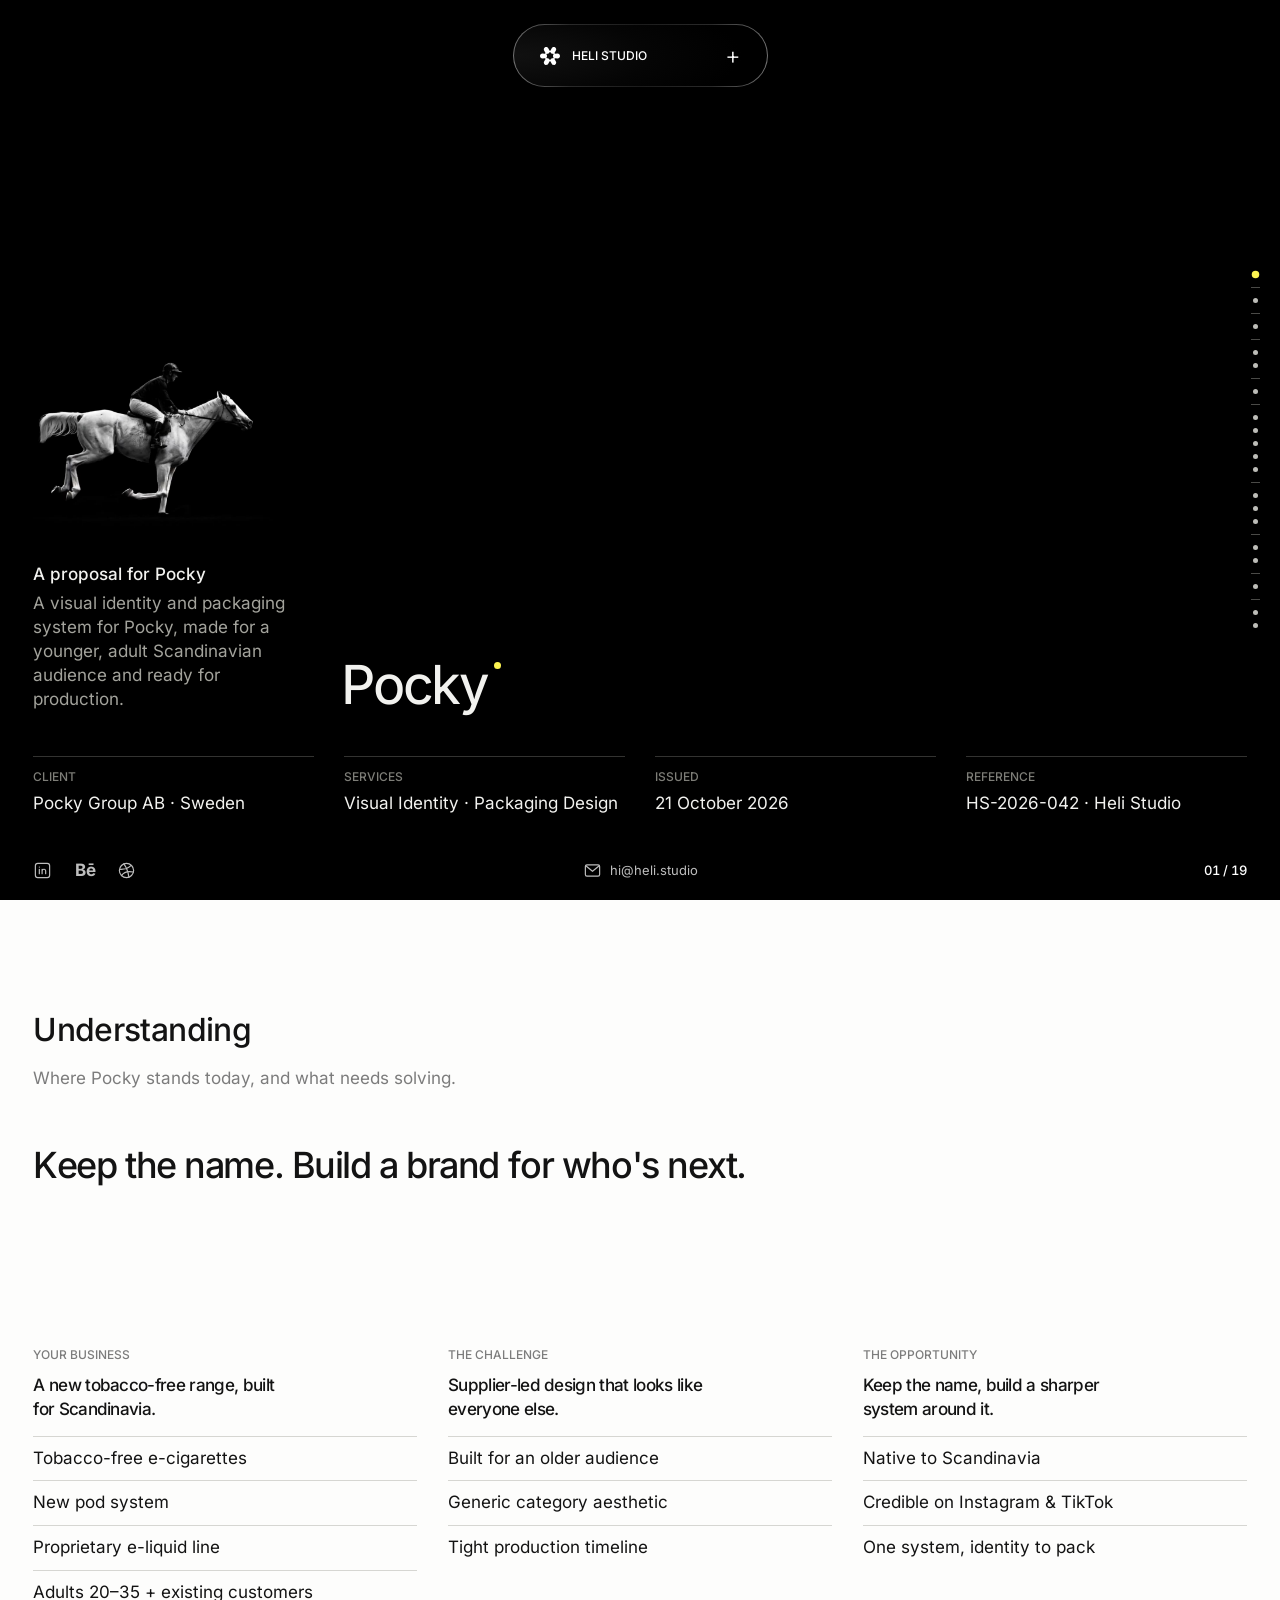
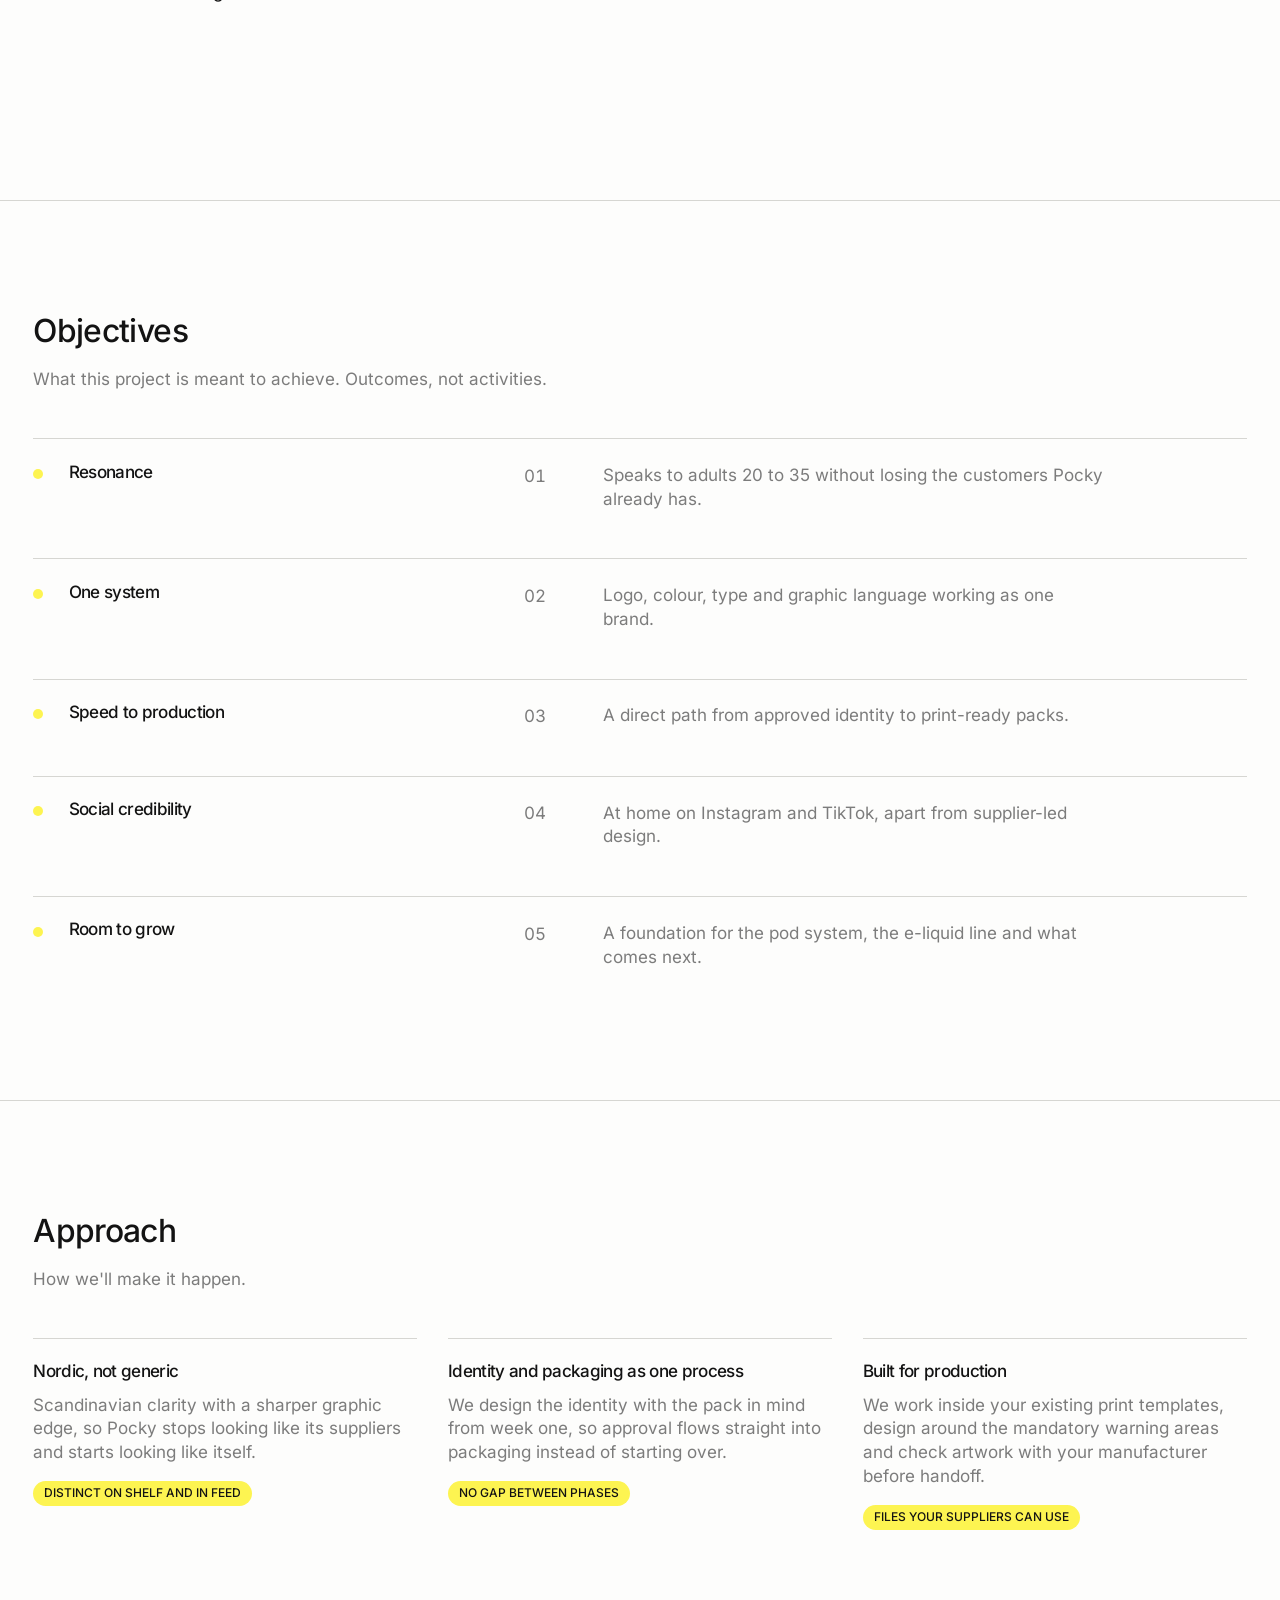
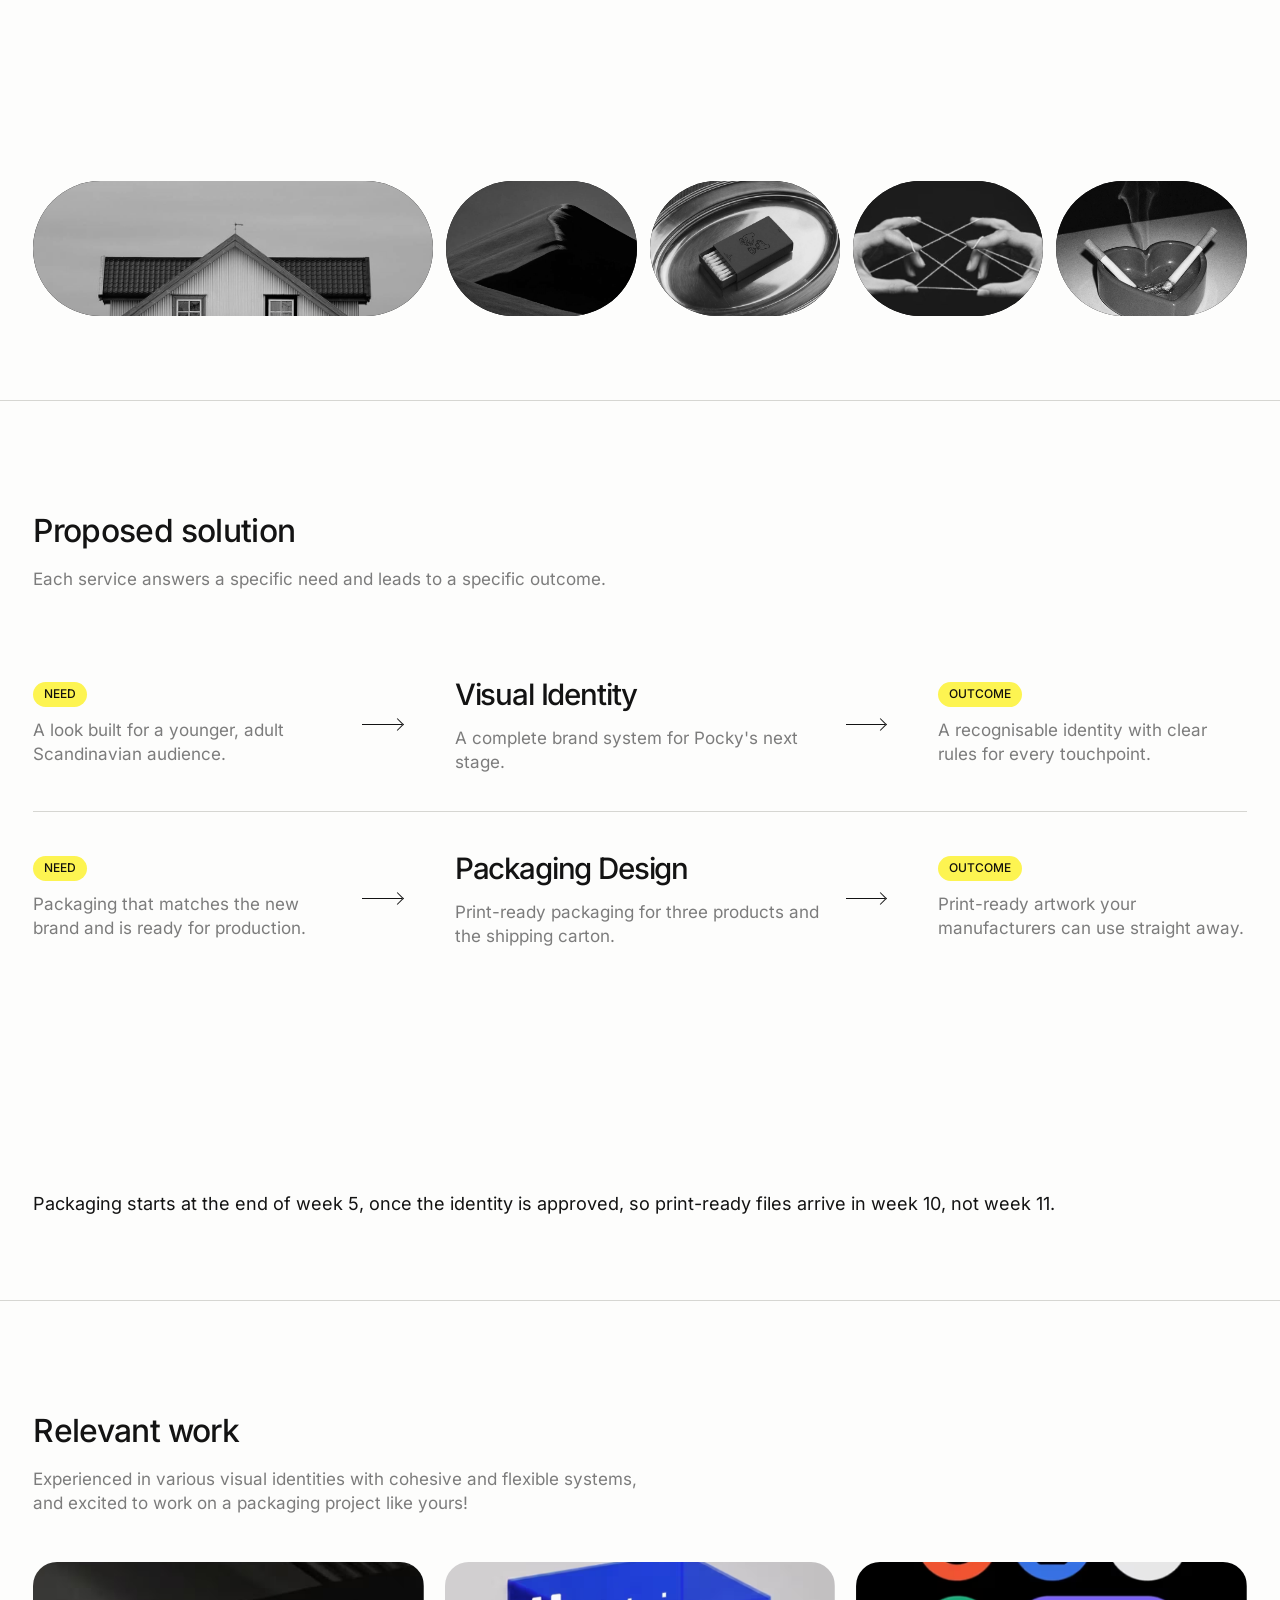
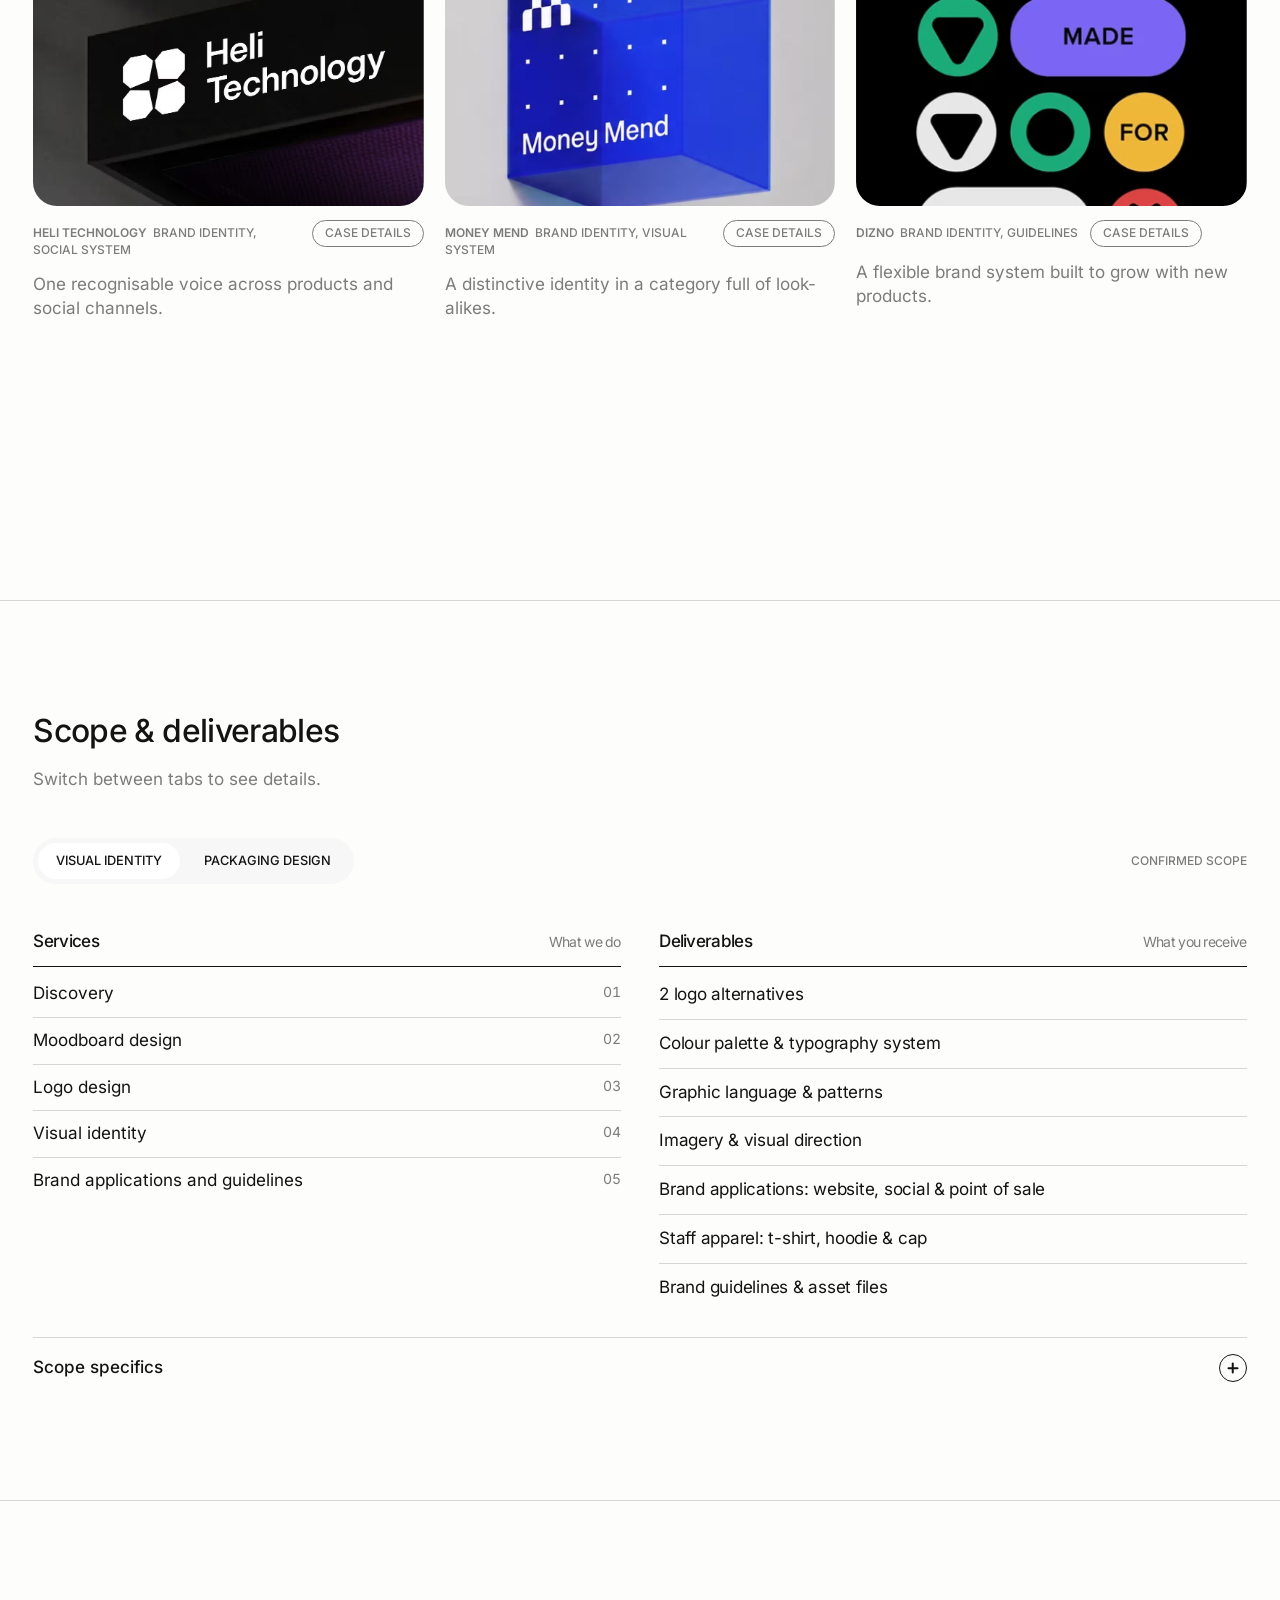
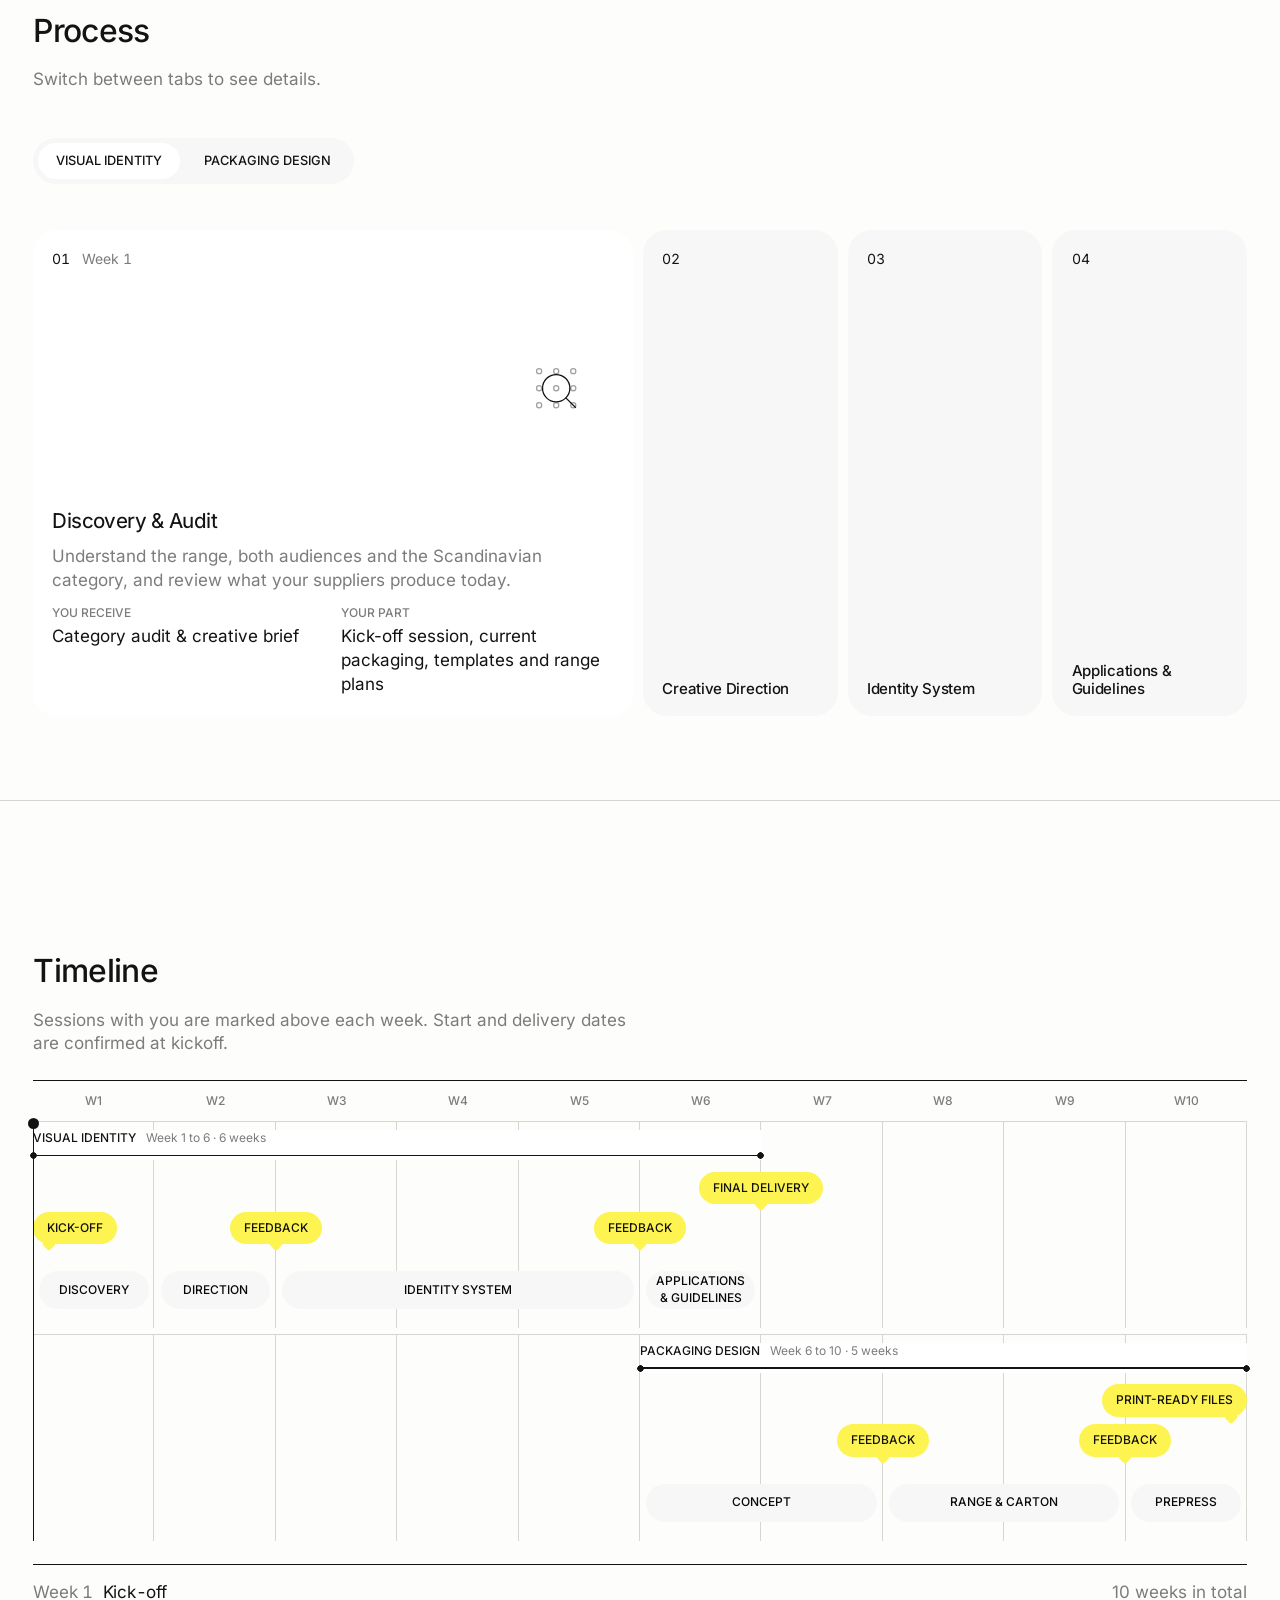
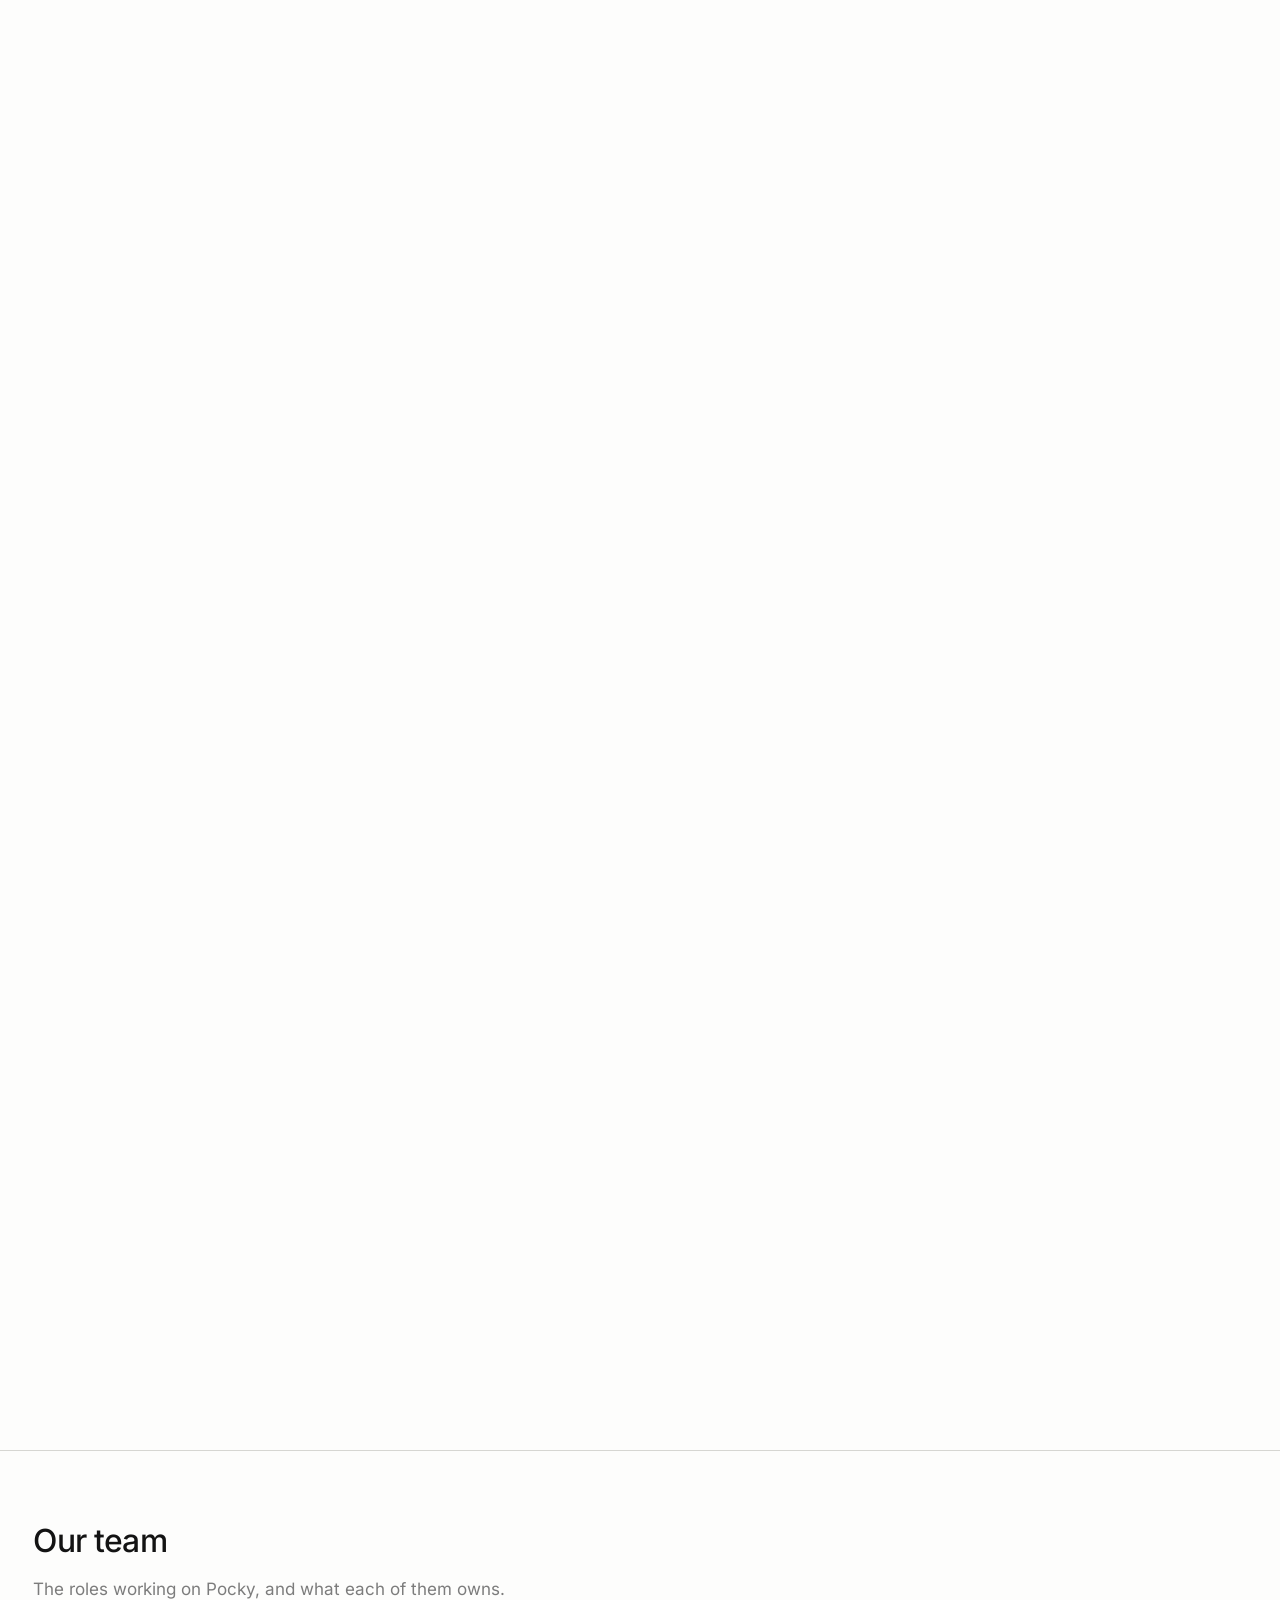
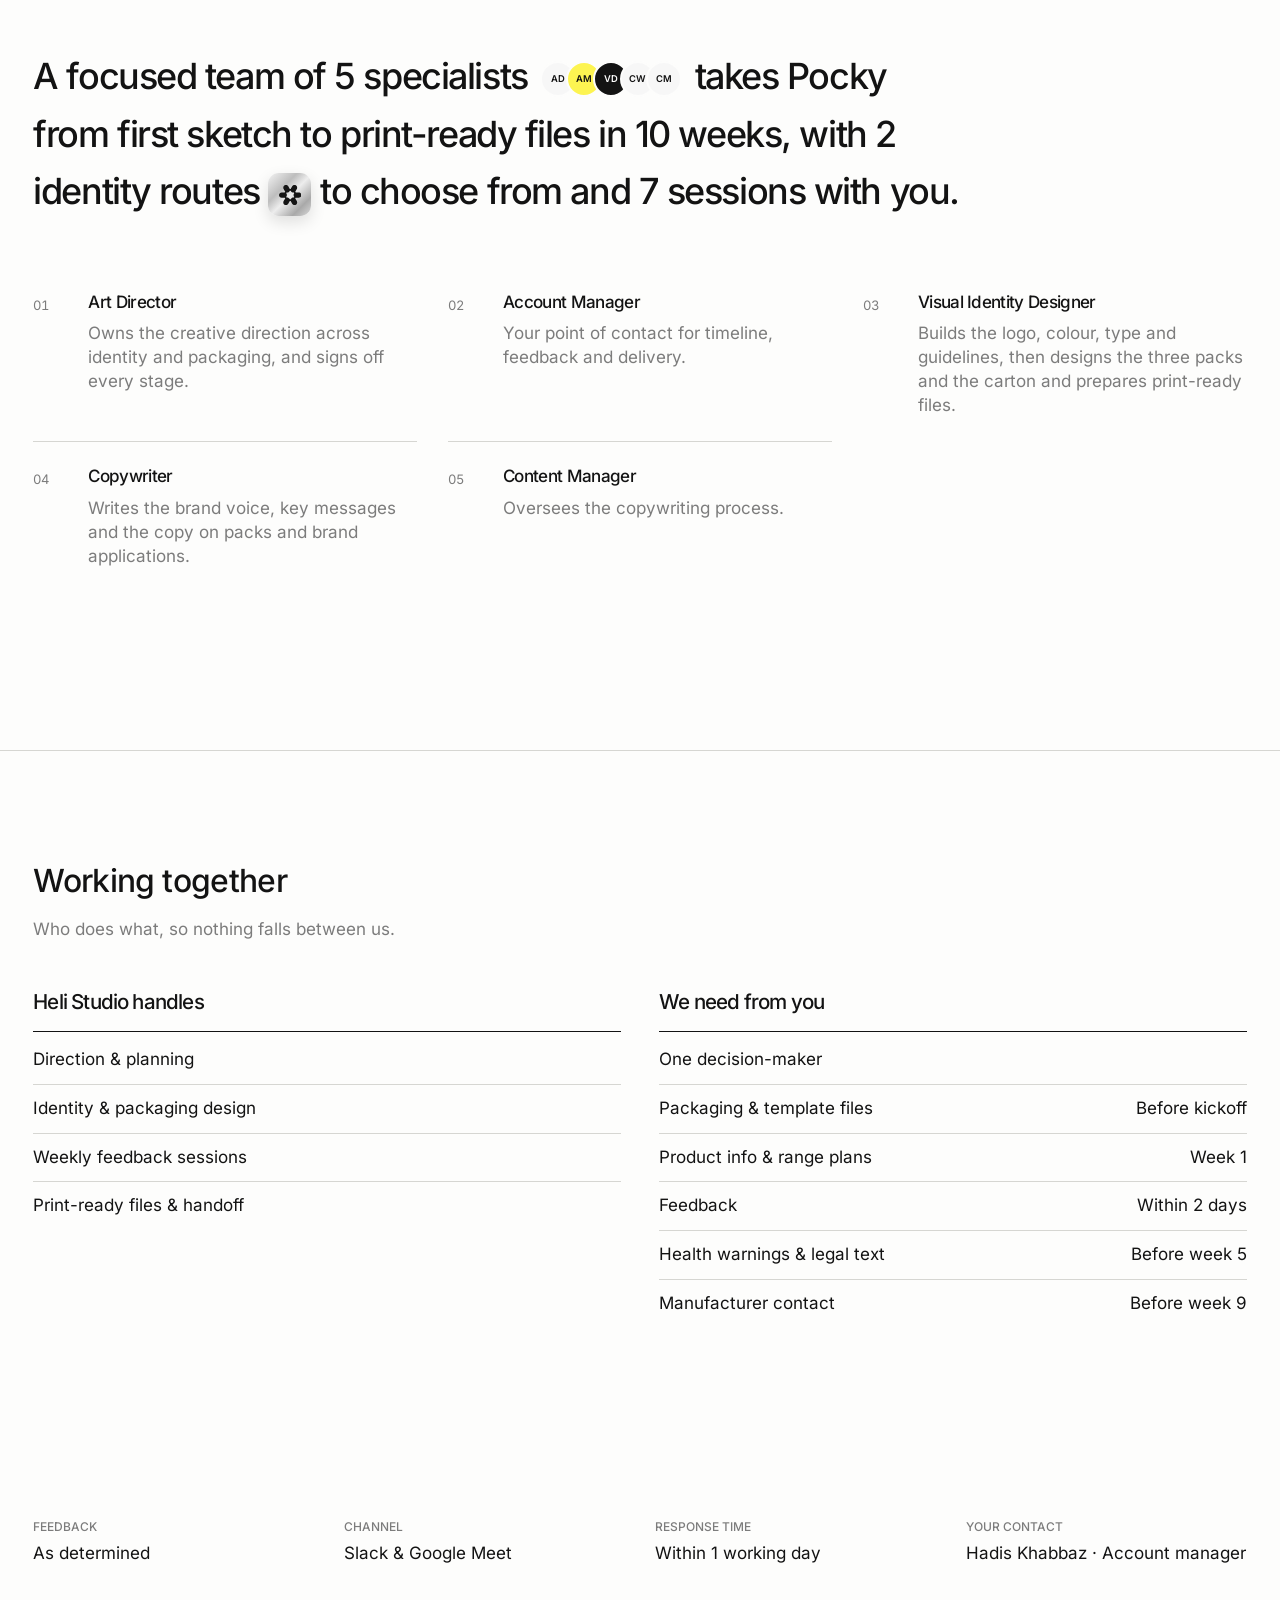
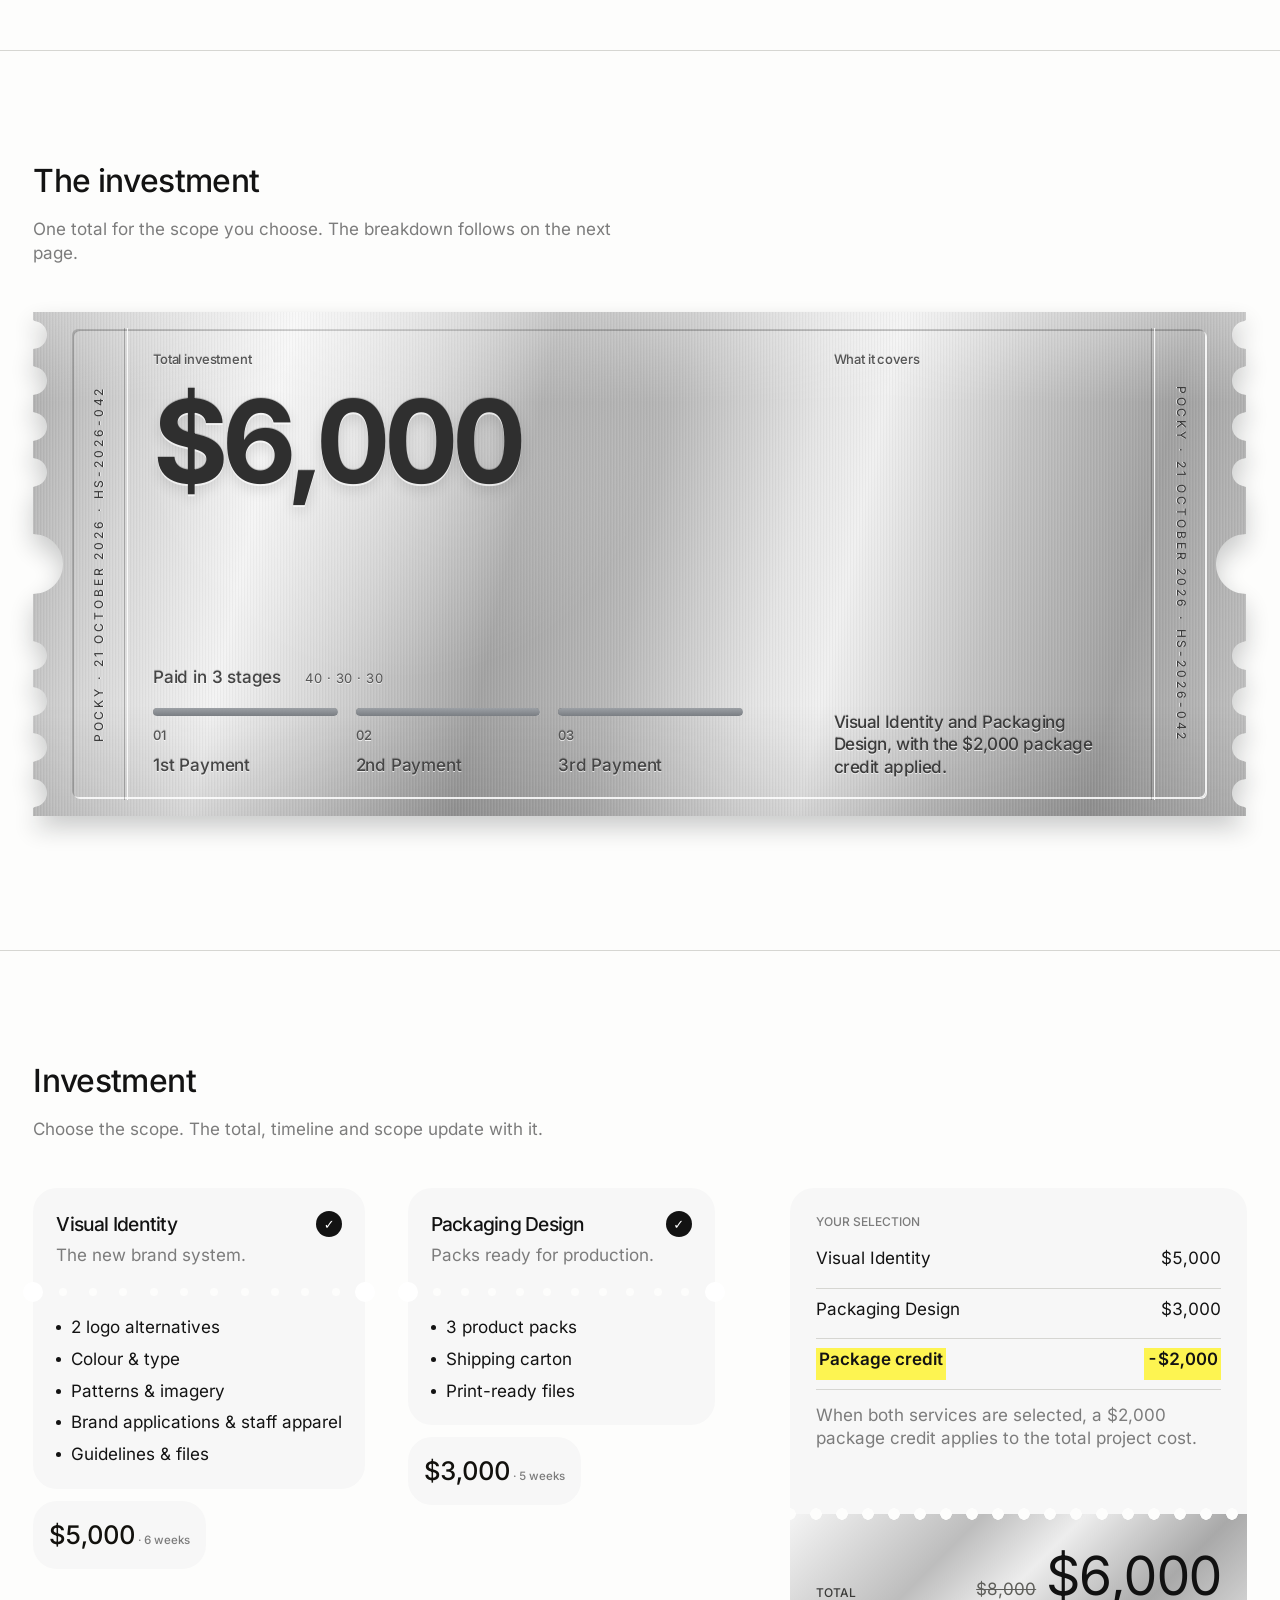
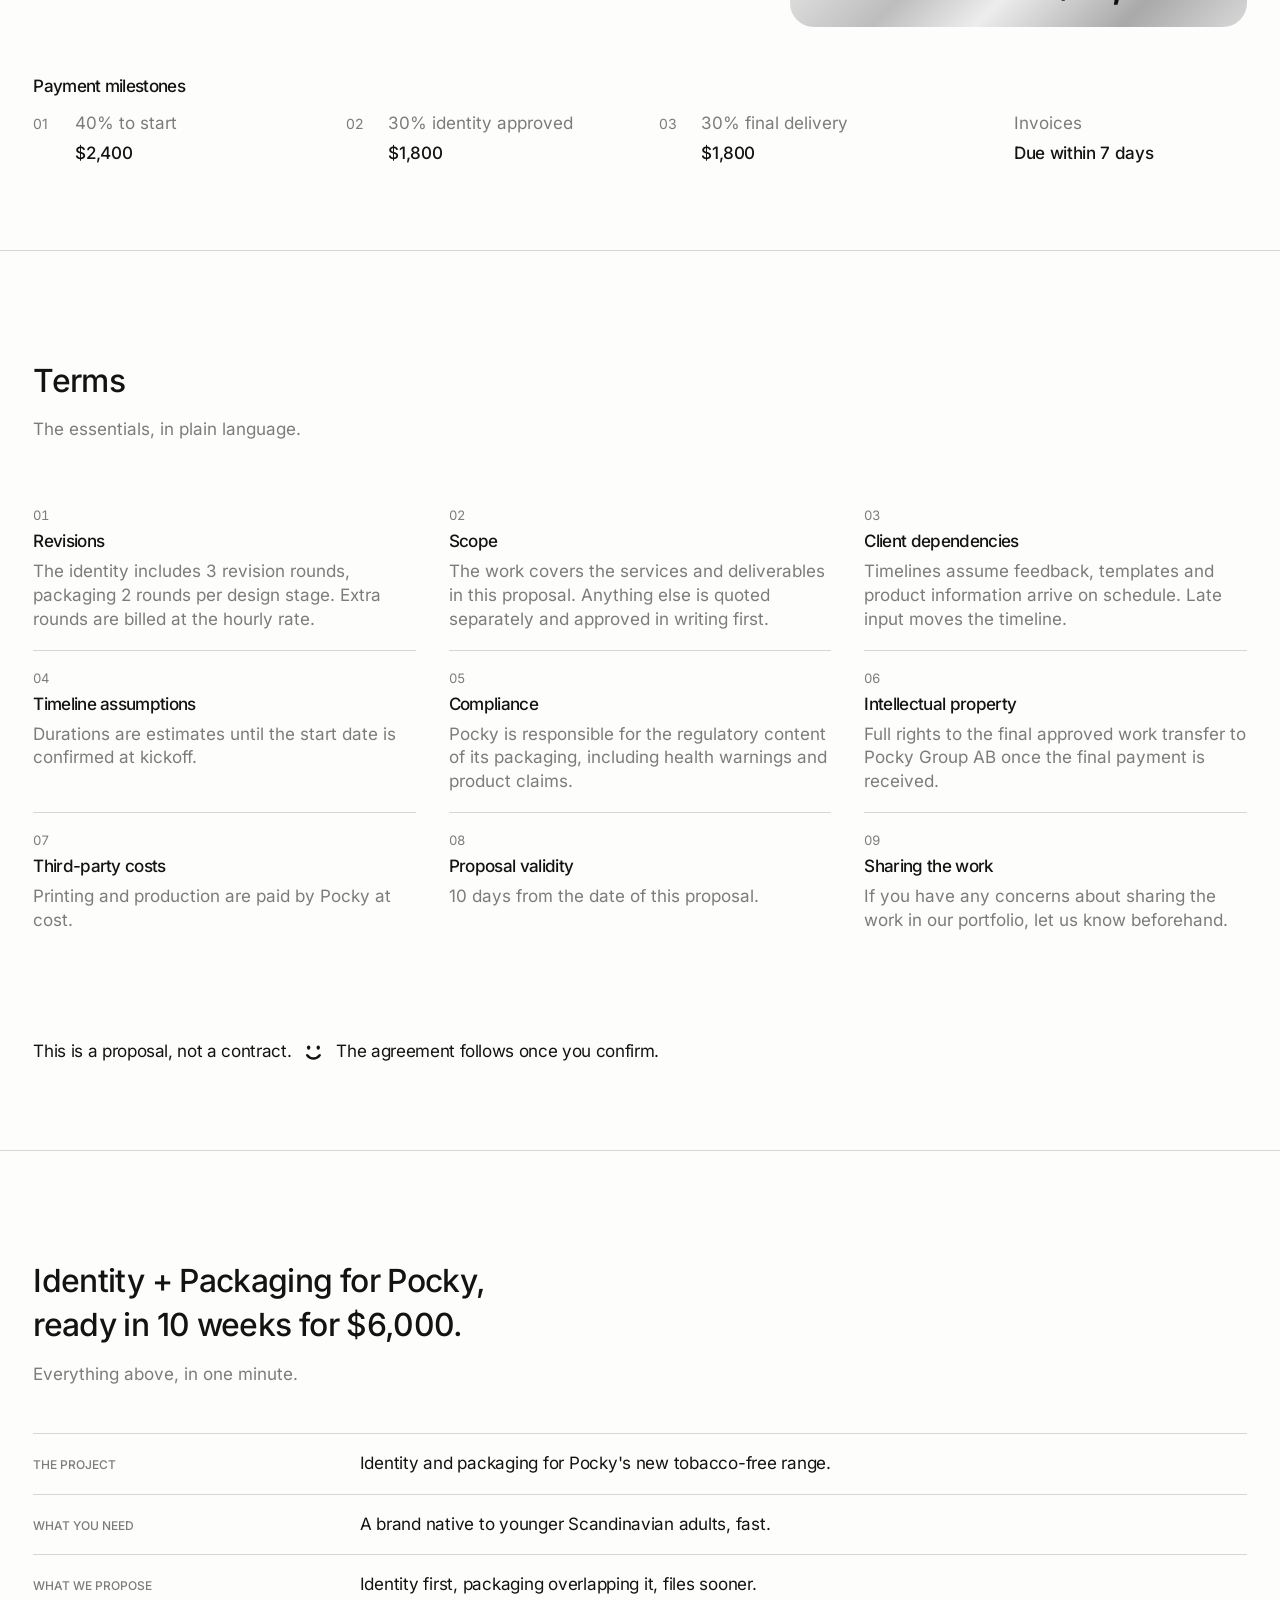
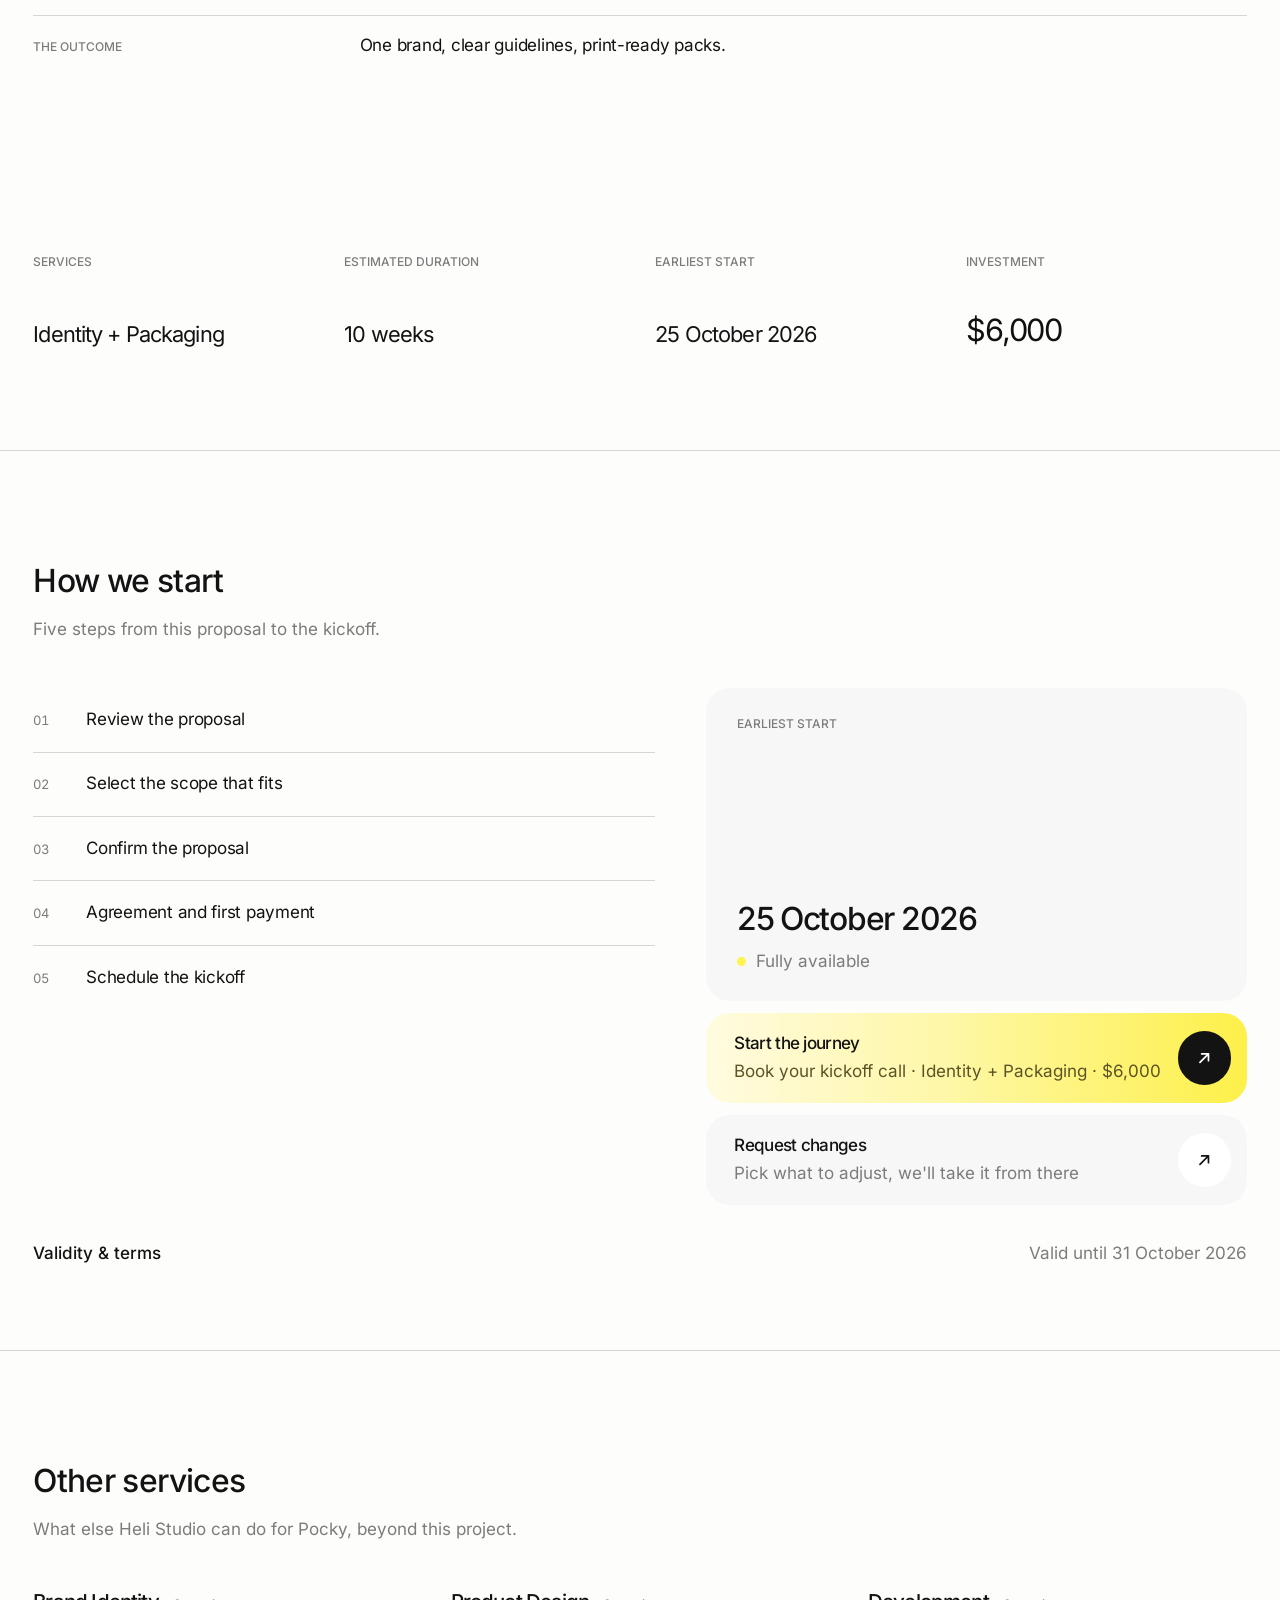
==== commit 4015e0a4: "Payment milestones: amounts under labels, invoices as fourth column; simpler smiley Co-Authored-By: " ====
--- a/heli-proposal/index.html
+++ b/heli-proposal/index.html
@@ -1757,12 +1757,14 @@
 #investment .more .spec dt,#investment .more .spec dd{border-top:0!important;padding-top:0!important}
 .pay-ms{border-top:0!important}
 .pay-ms .more-h{padding:0 0 14px}
-.ms{list-style:none;margin:0;padding:0;display:grid;grid-template-columns:repeat(3,minmax(0,1fr));gap:12px clamp(28px,4vw,72px)}
-.ms li{display:grid;grid-template-columns:auto 1fr auto;align-items:baseline;gap:12px;font-size:var(--t-small)}
+.ms{list-style:none;margin:0;padding:0;display:grid;grid-template-columns:repeat(4,minmax(0,1fr));gap:20px clamp(24px,3vw,56px)}
+.ms li{display:grid;grid-template-columns:2em 1fr;align-items:baseline;gap:6px 8px;font-size:var(--t-small)}
+.ms li b{grid-column:2;font-size:var(--t-h3);letter-spacing:-.02em}
+.ms li span{color:var(--text-2)}
 .ms em{font-style:normal;font-size:var(--t-meta);color:var(--mute)}
 .ms b{font-weight:500}
 .ms-note{margin-top:12px;font-size:var(--t-small);color:var(--text-2)}
-@media (max-width:760px){.ms{grid-template-columns:1fr}}
+@media (max-width:760px){.ms{grid-template-columns:1fr 1fr}}
 .collab li:last-child{border-bottom:0}
 .cadence .rule{border-top:0!important;padding-top:0!important}
 #team{min-height:100svh!important;padding-top:var(--pad-top)!important}
@@ -2165,7 +2167,7 @@
     </aside>
   </div>
   <div>
-    <div class="more pay-ms"><h3 class="more-h">Payment milestones</h3><ol class="ms" data-bind="msList"></ol><p class="ms-note">Invoices are due within 7 days.</p></div>
+    <div class="more pay-ms"><h3 class="more-h">Payment milestones</h3><ol class="ms" data-bind="msList"></ol></div>
   </div>`);
 
 M.terms=()=>sec('terms','light','Invest','Terms',
@@ -2175,8 +2177,8 @@
   </div>
   <p class="nac"><span>This is a proposal, not a contract.</span> <span class="smiley doodle cute" id="smiley" aria-hidden="true"><svg viewBox="0 0 120 120" fill="none" stroke-linecap="round" stroke-linejoin="round">
       
-      <circle cx="18" cy="72" r="11" fill="#F7B3B0"/><circle cx="102" cy="72" r="11" fill="#F7B3B0"/>
-      <g class="sm-eyes"><ellipse class="sm-eye" cx="38" cy="42" rx="10" ry="13" fill="#131313"/><ellipse class="sm-eye" cx="82" cy="42" rx="10" ry="13" fill="#131313"/></g>
+      
+      <g class="sm-eyes"><ellipse class="sm-eye" cx="40" cy="44" rx="7" ry="9" fill="#131313"/><ellipse class="sm-eye" cx="80" cy="44" rx="7" ry="9" fill="#131313"/></g>
       <path class="sm-mouth" d="M34 76c14 18 38 18 52 0" stroke="#131313" stroke-width="10"/></svg></span> <span>The agreement follows once you confirm.</span></p>`);
 
 M.next=()=>sec('next','light','Start','Next steps',
@@ -2246,7 +2248,7 @@
   set('svcCount',sel.map(shortOf).join(' + '));
   set('decide',`${sel.map(shortOf).join(' + ')} for ${esc(P.client.name)}, ready in ${w} weeks for ${money(p.total)}.`);
   set('weeksN',`${w} weeks`);
-  set('msList',P.payment.split.map(([l,f],i)=>`<li><em>${pad(i+1)}</em><span>${Math.round(f*100)}% ${esc(l.toLowerCase())}</span><b>${money(Math.round(p.total*f))}</b></li>`).join(''));
+  set('msList',P.payment.split.map(([l,f],i)=>`<li><em>${pad(i+1)}</em><span>${Math.round(f*100)}% ${esc(l.toLowerCase())}</span><b>${money(Math.round(p.total*f))}</b></li>`).join('')+`<li class="ms-inv"><em></em><span>Invoices</span><b>Due within 7 days</b></li>`);
   set('milestones',P.payment.split.map(([l,f])=>`${Math.round(f*100)}% ${esc(l.toLowerCase())} (${money(Math.round(p.total*f))})`).join(' · '));
   set('weeks',`${w} weeks${sel.some(s=>s.estimated)?' · est.':''}`);
   set('weeksLong',`${w} weeks in total${sel.some(s=>s.estimated)?', some weeks estimated':''}`);
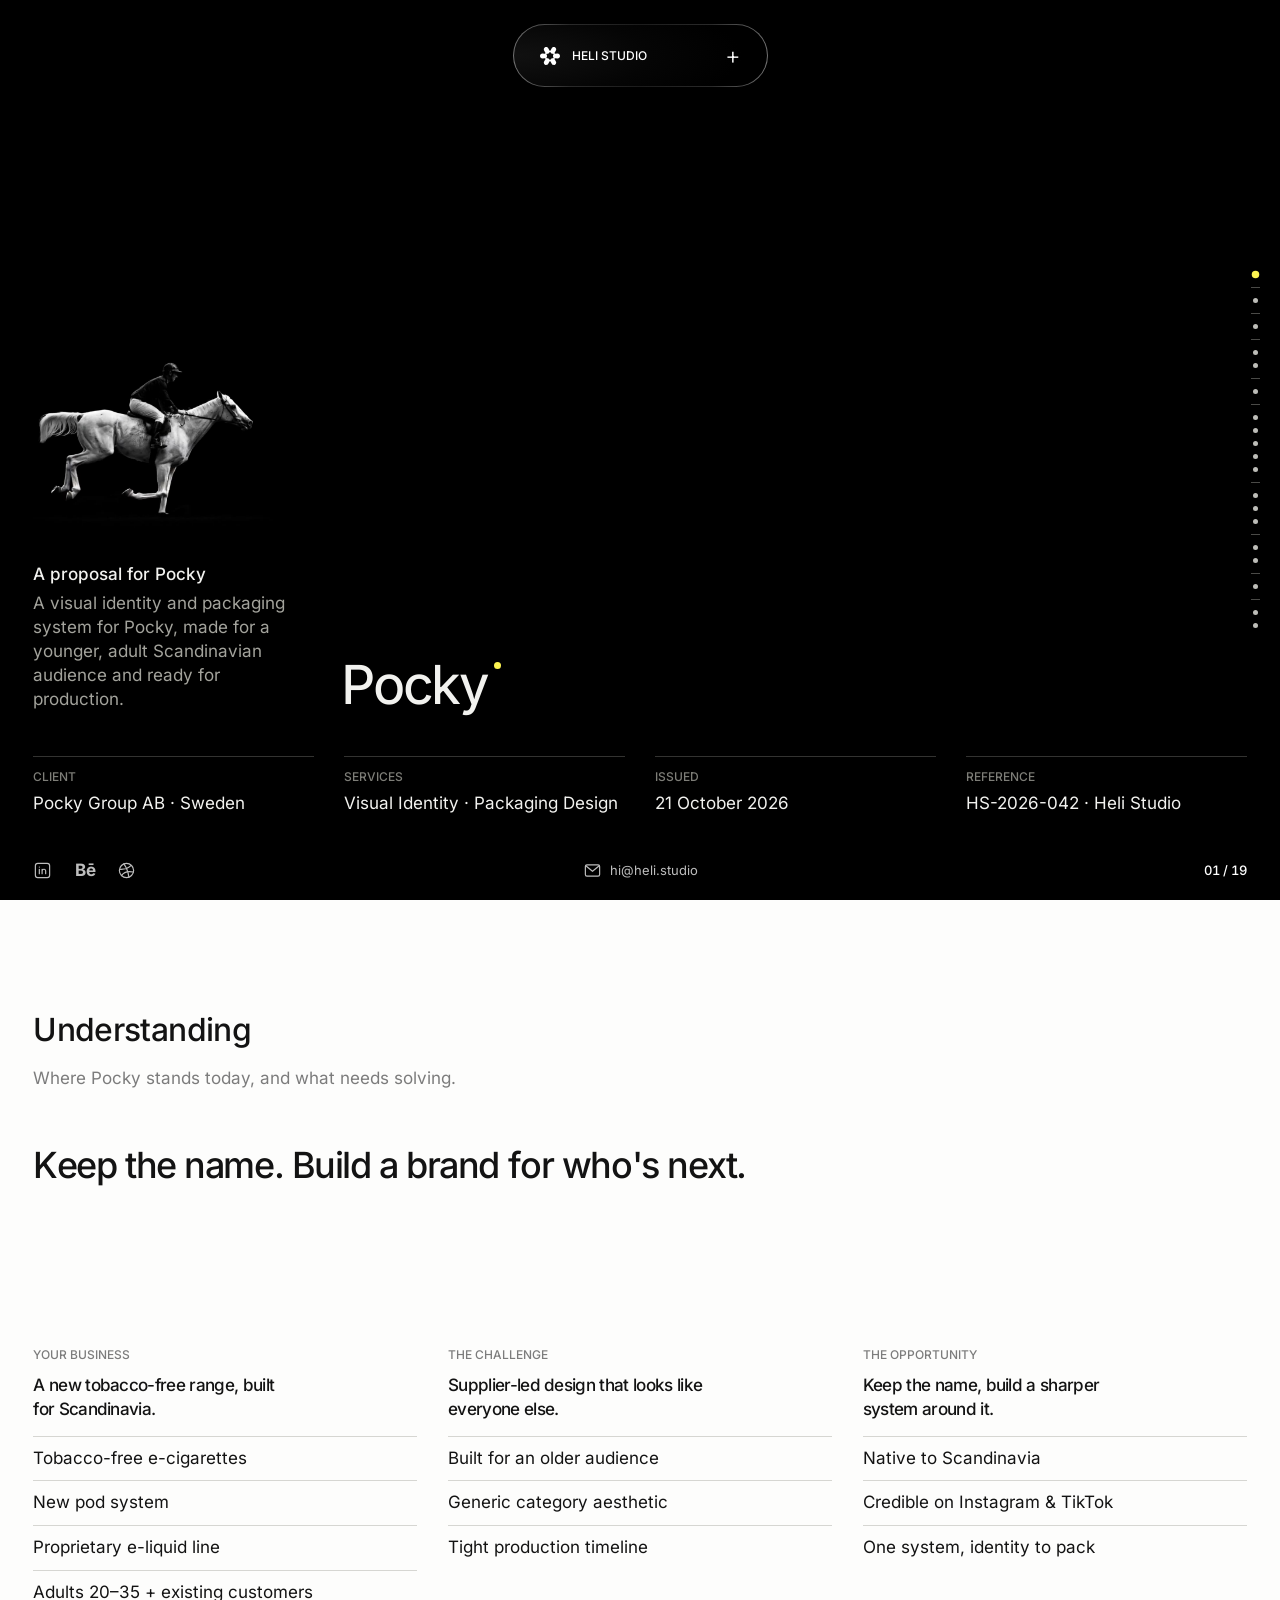
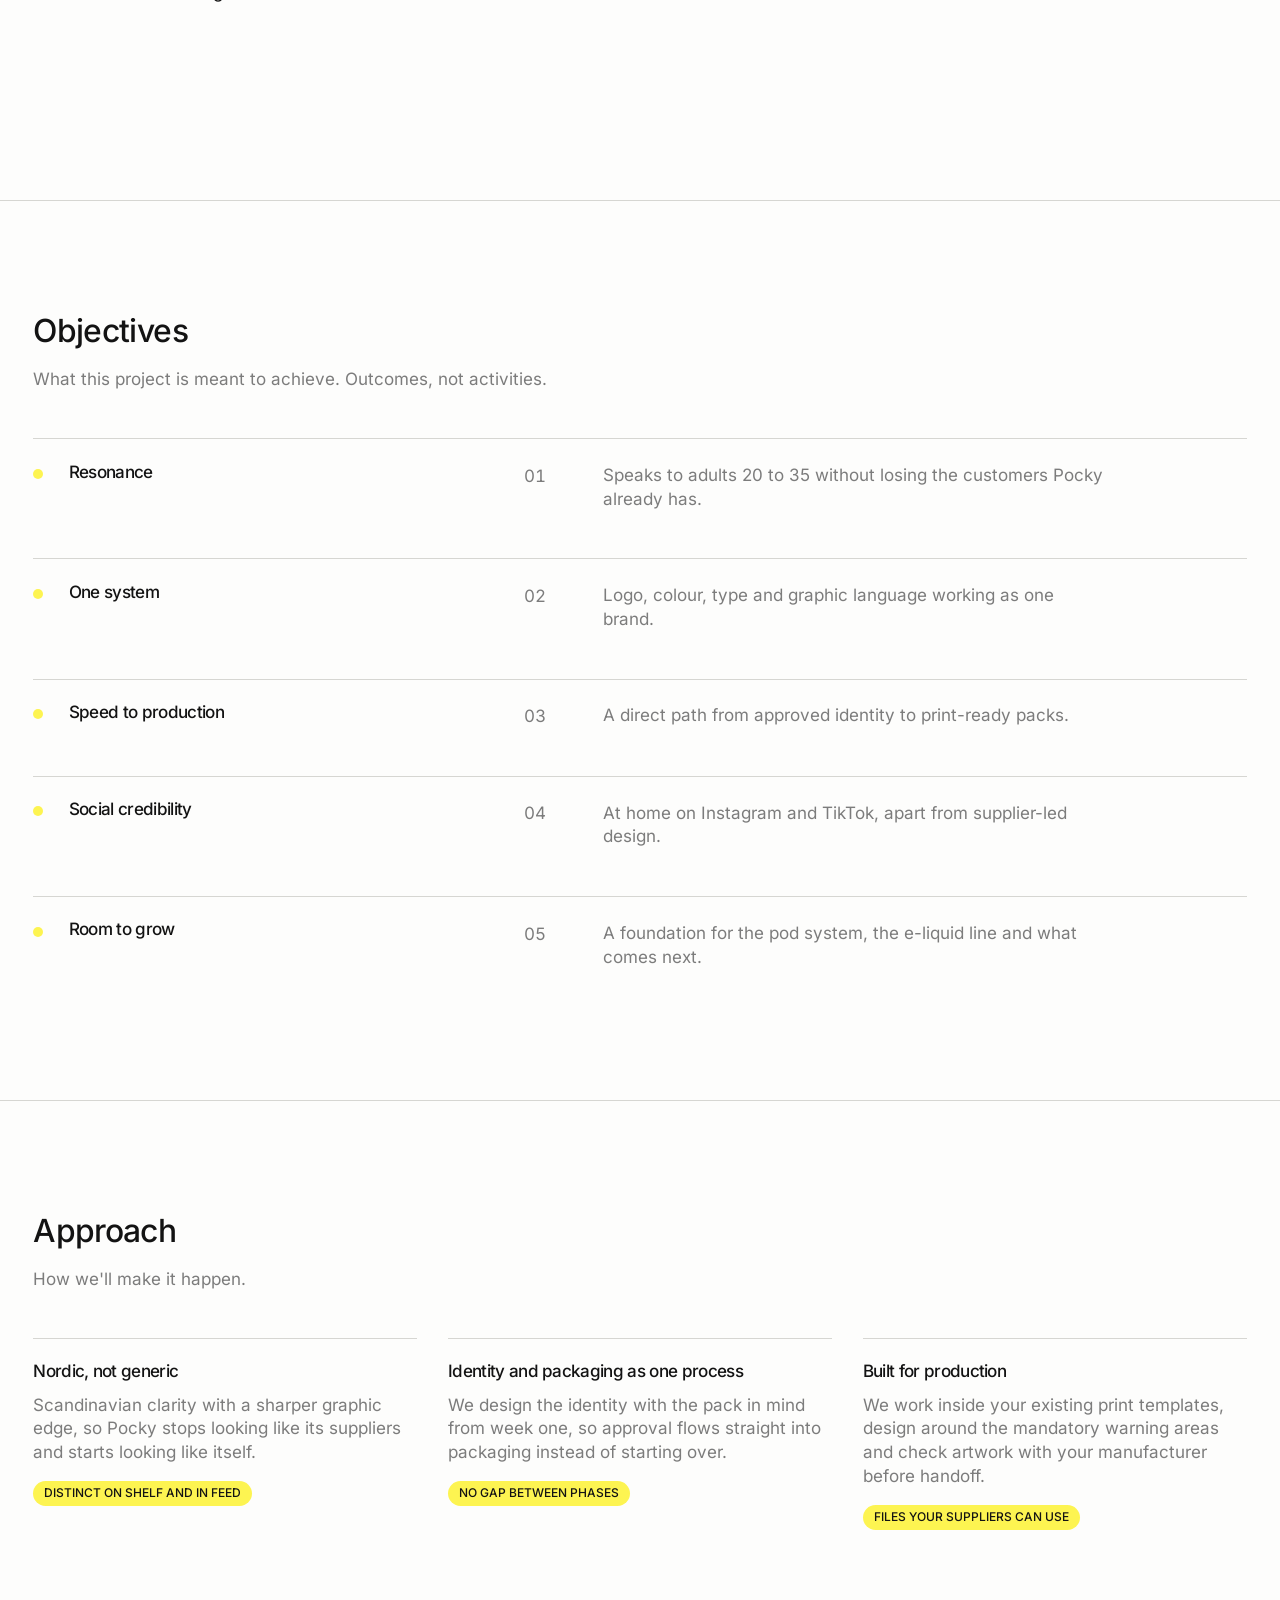
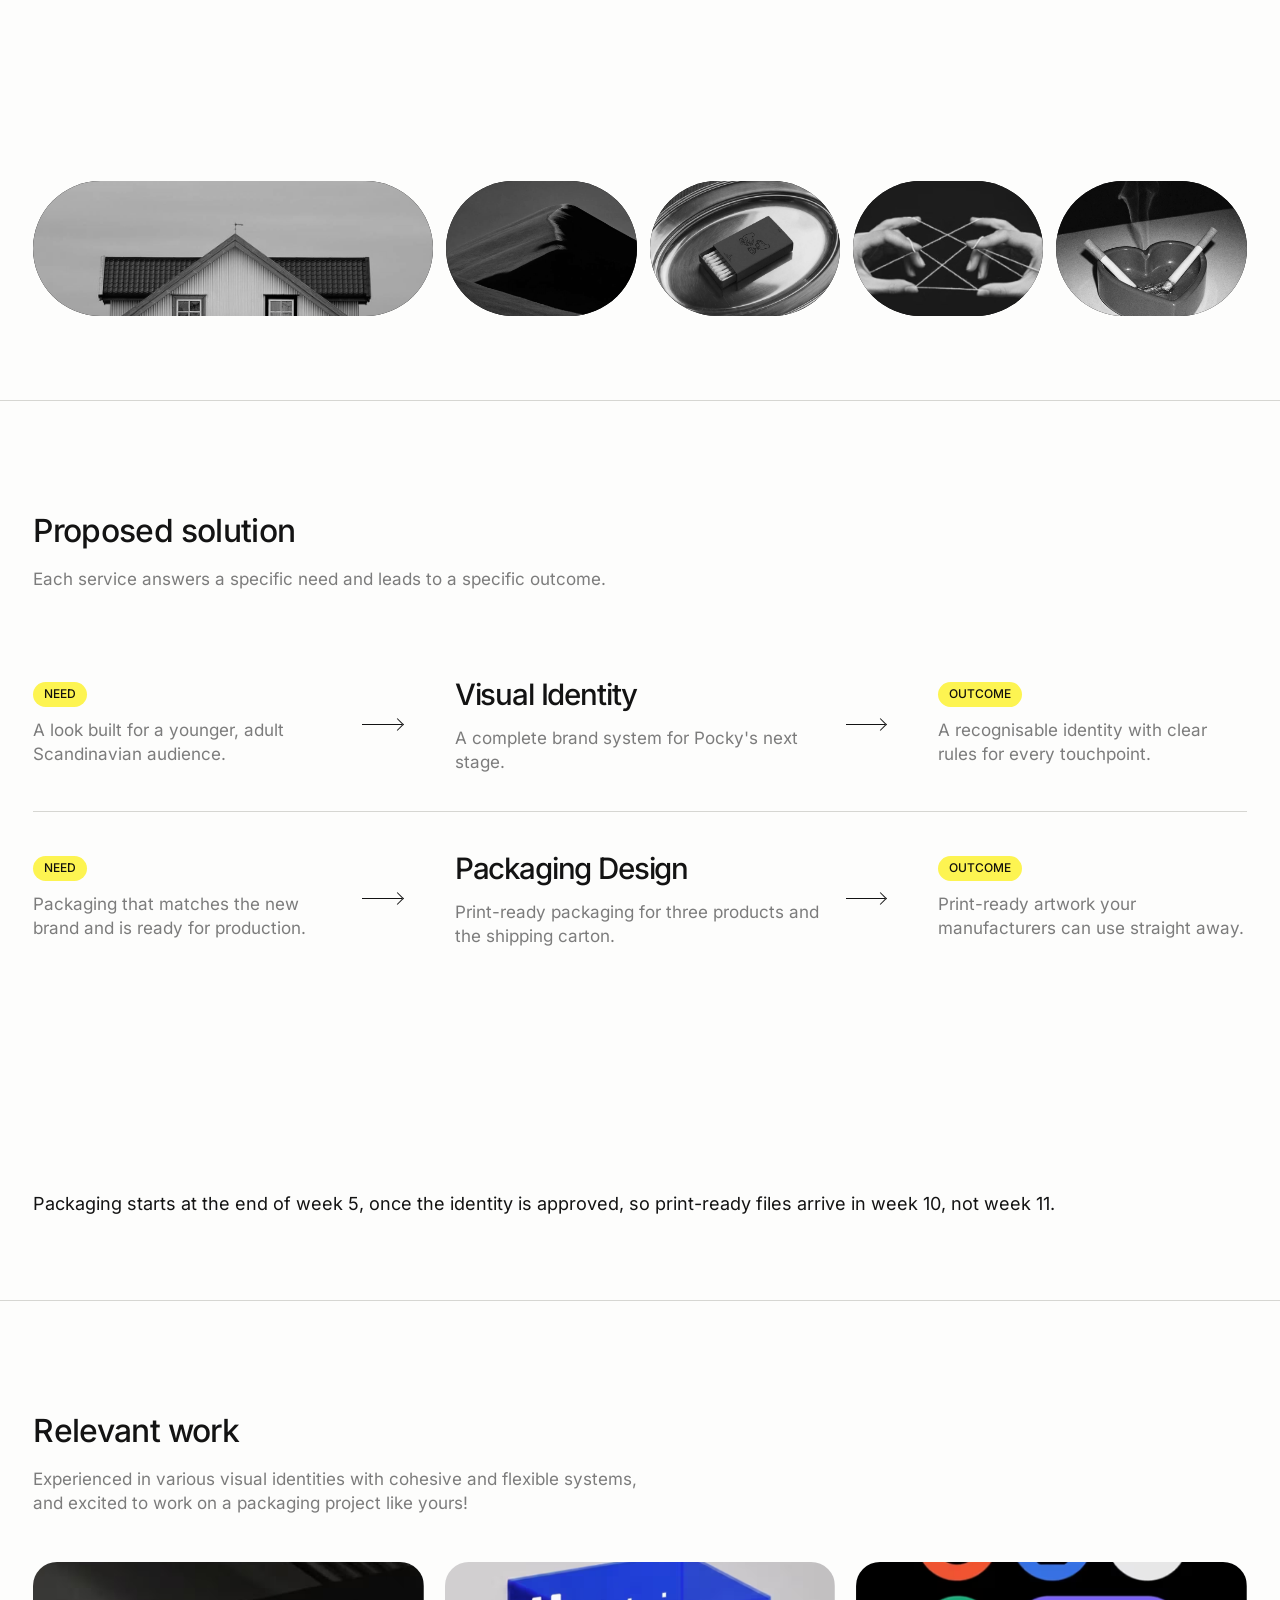
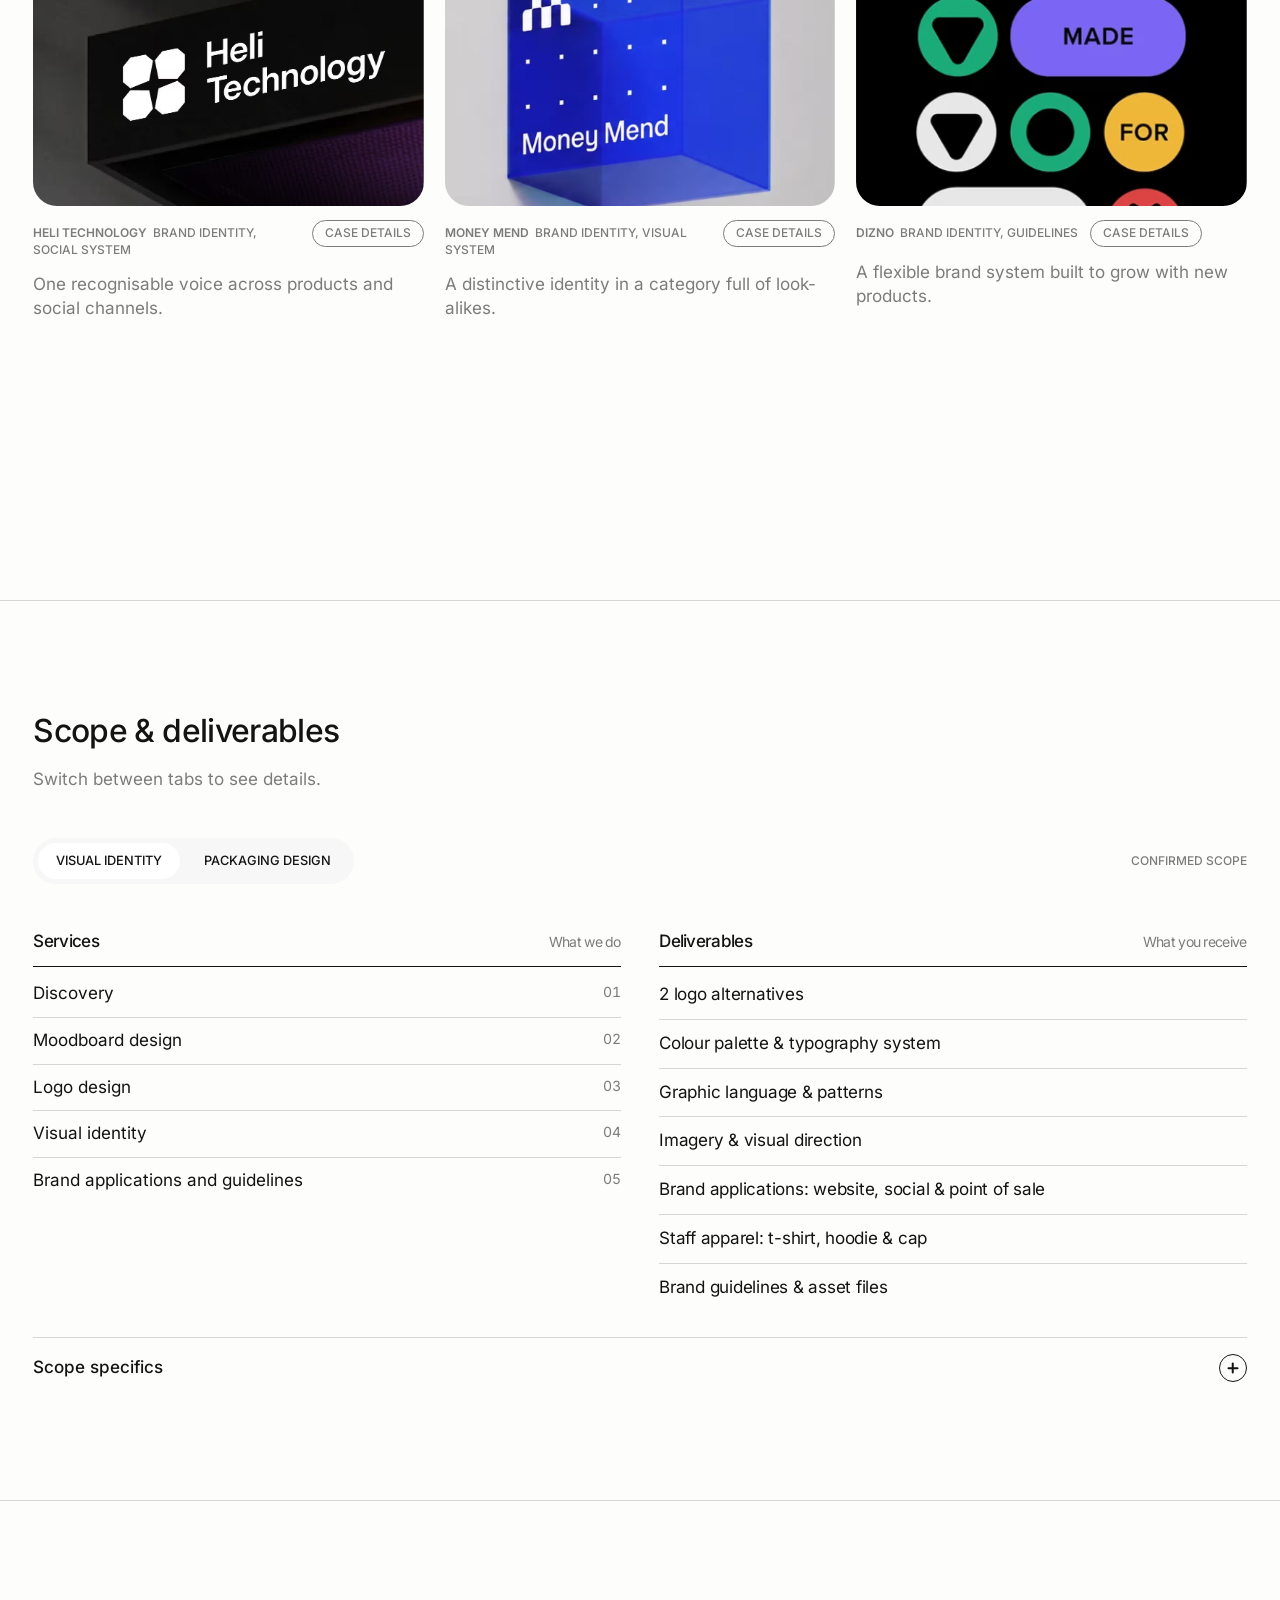
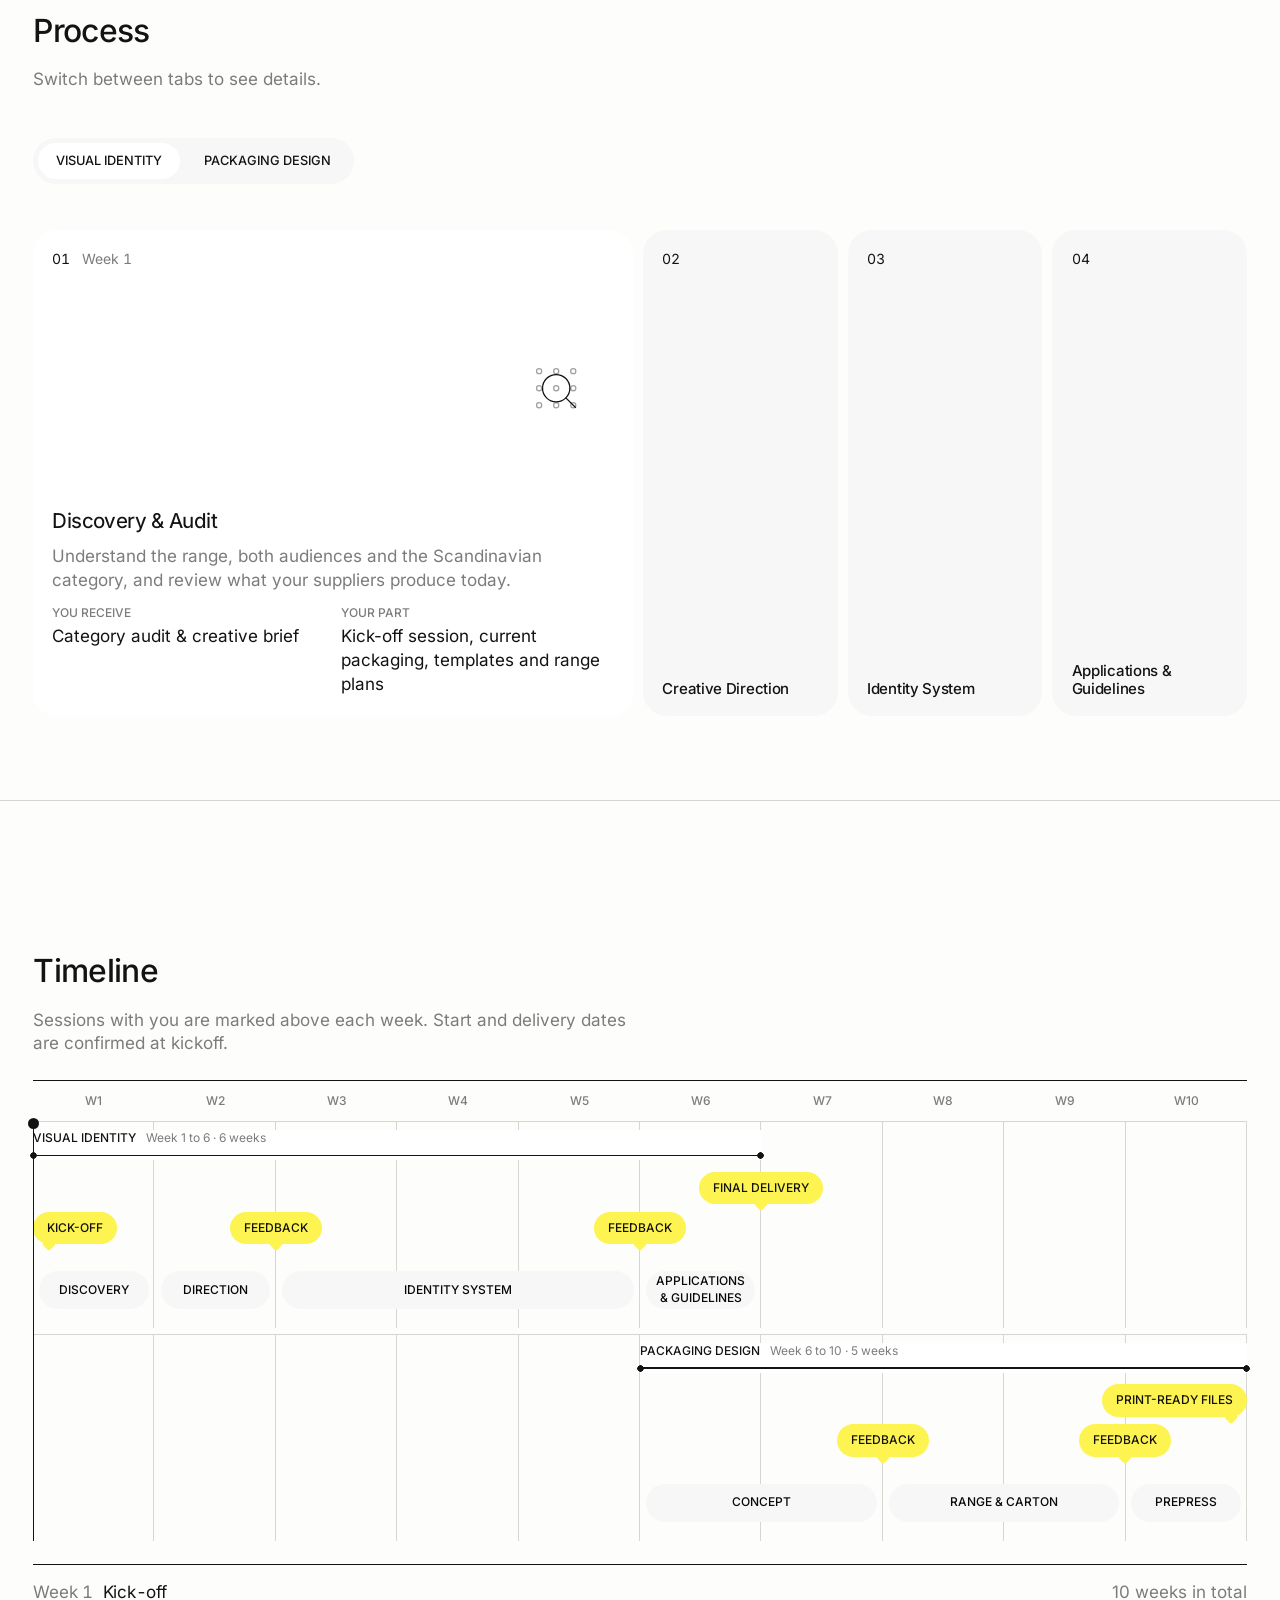
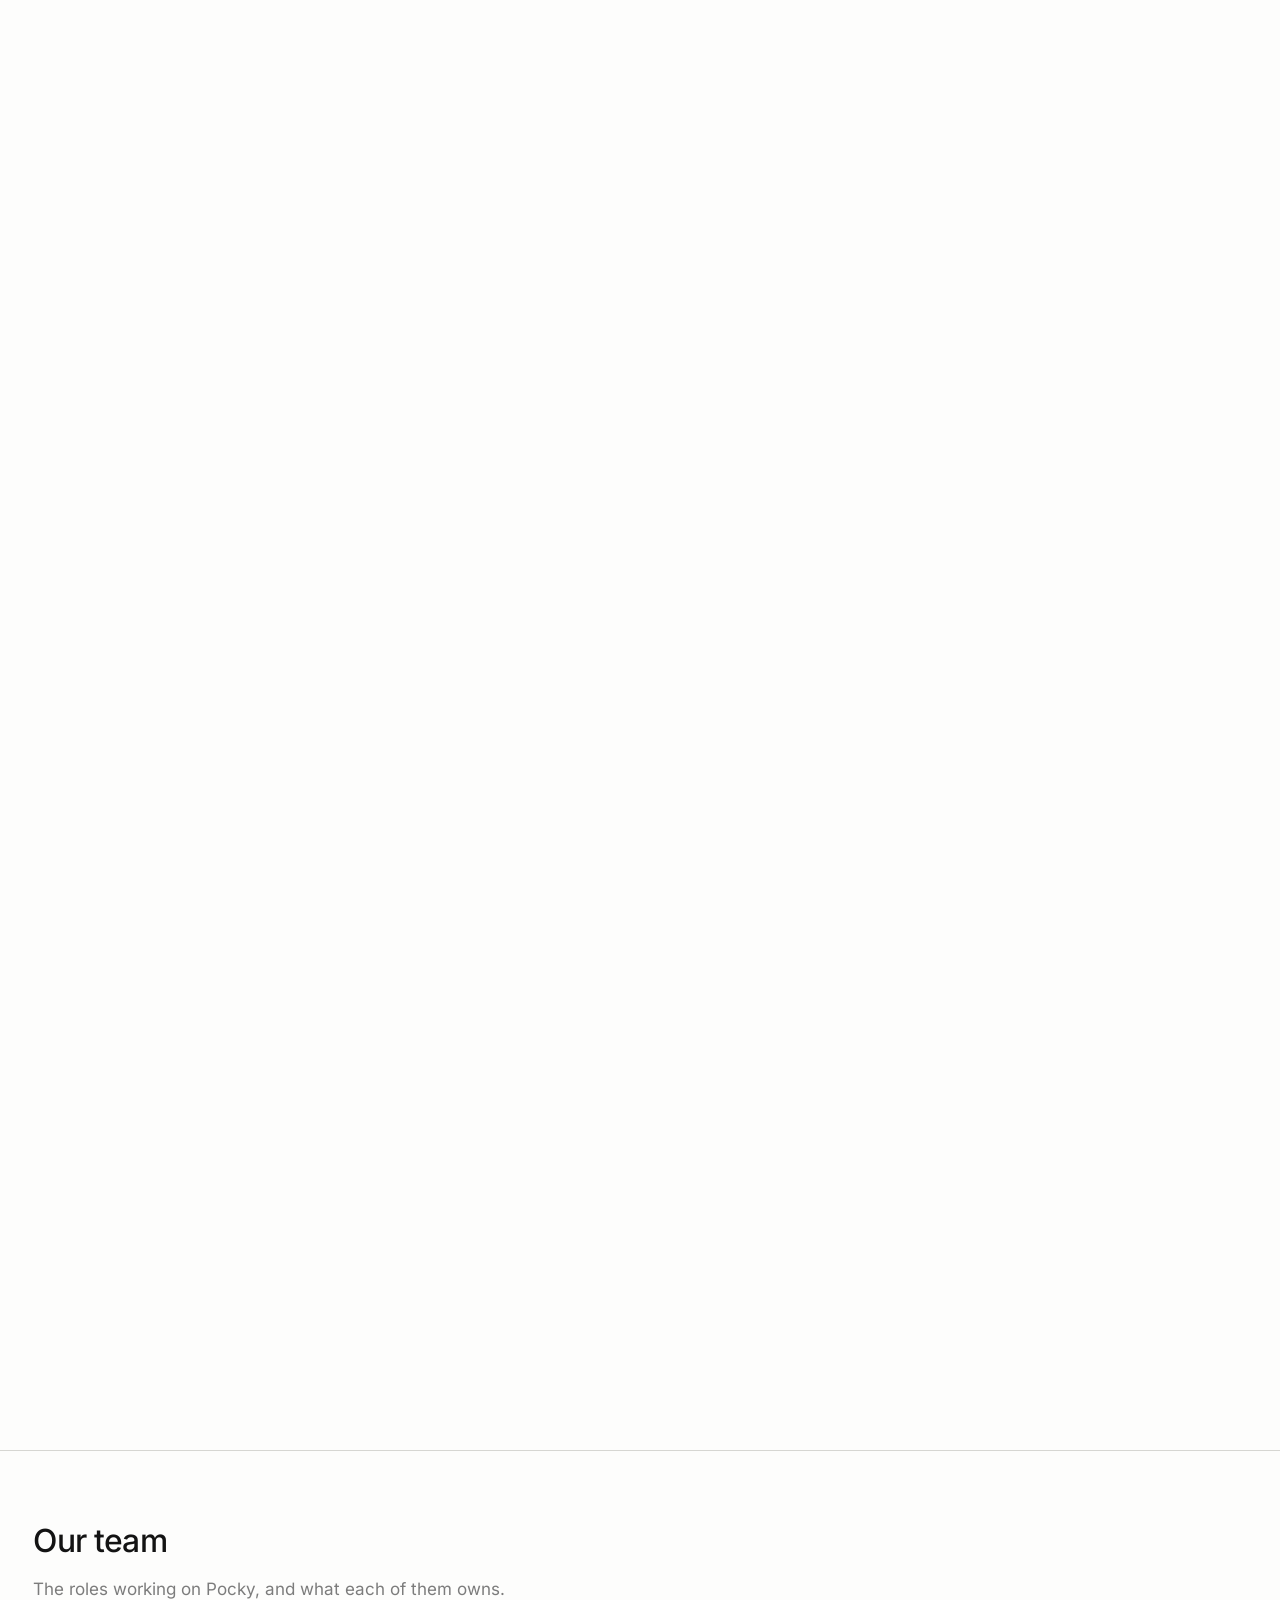
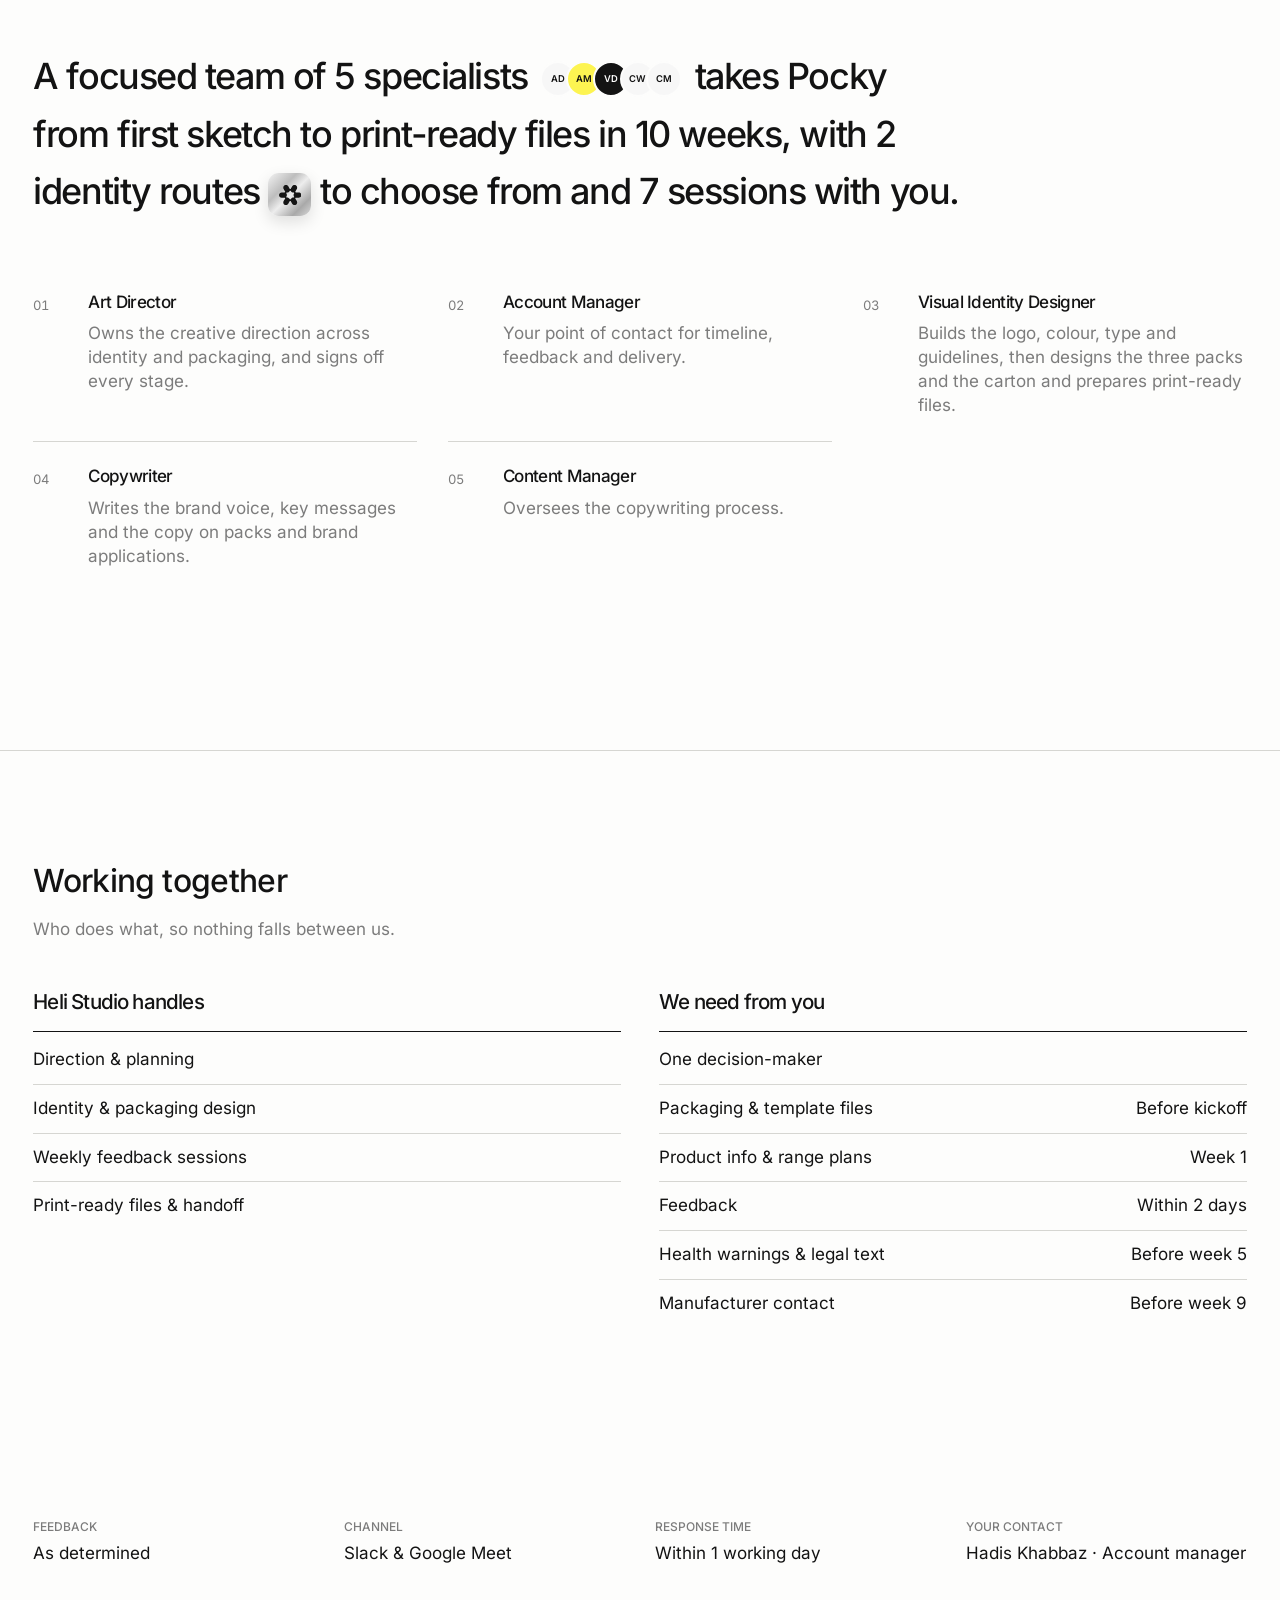
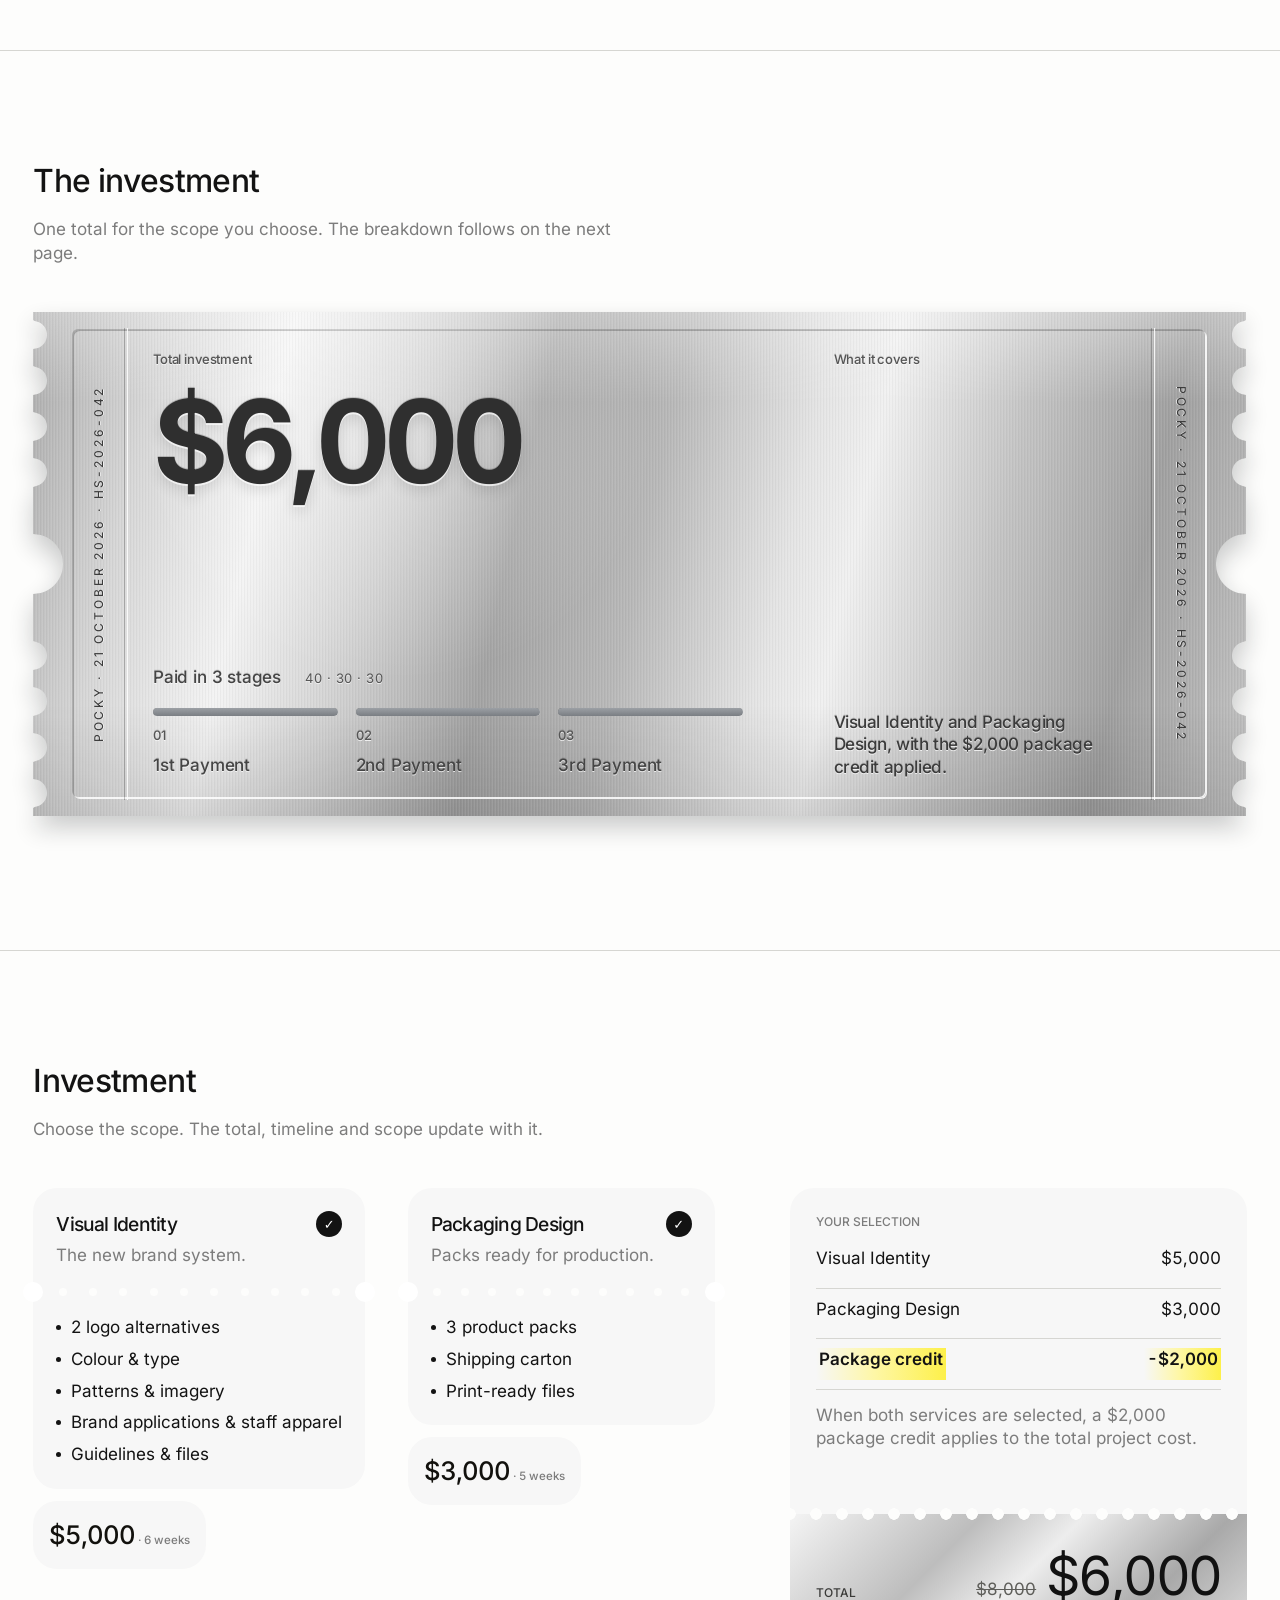
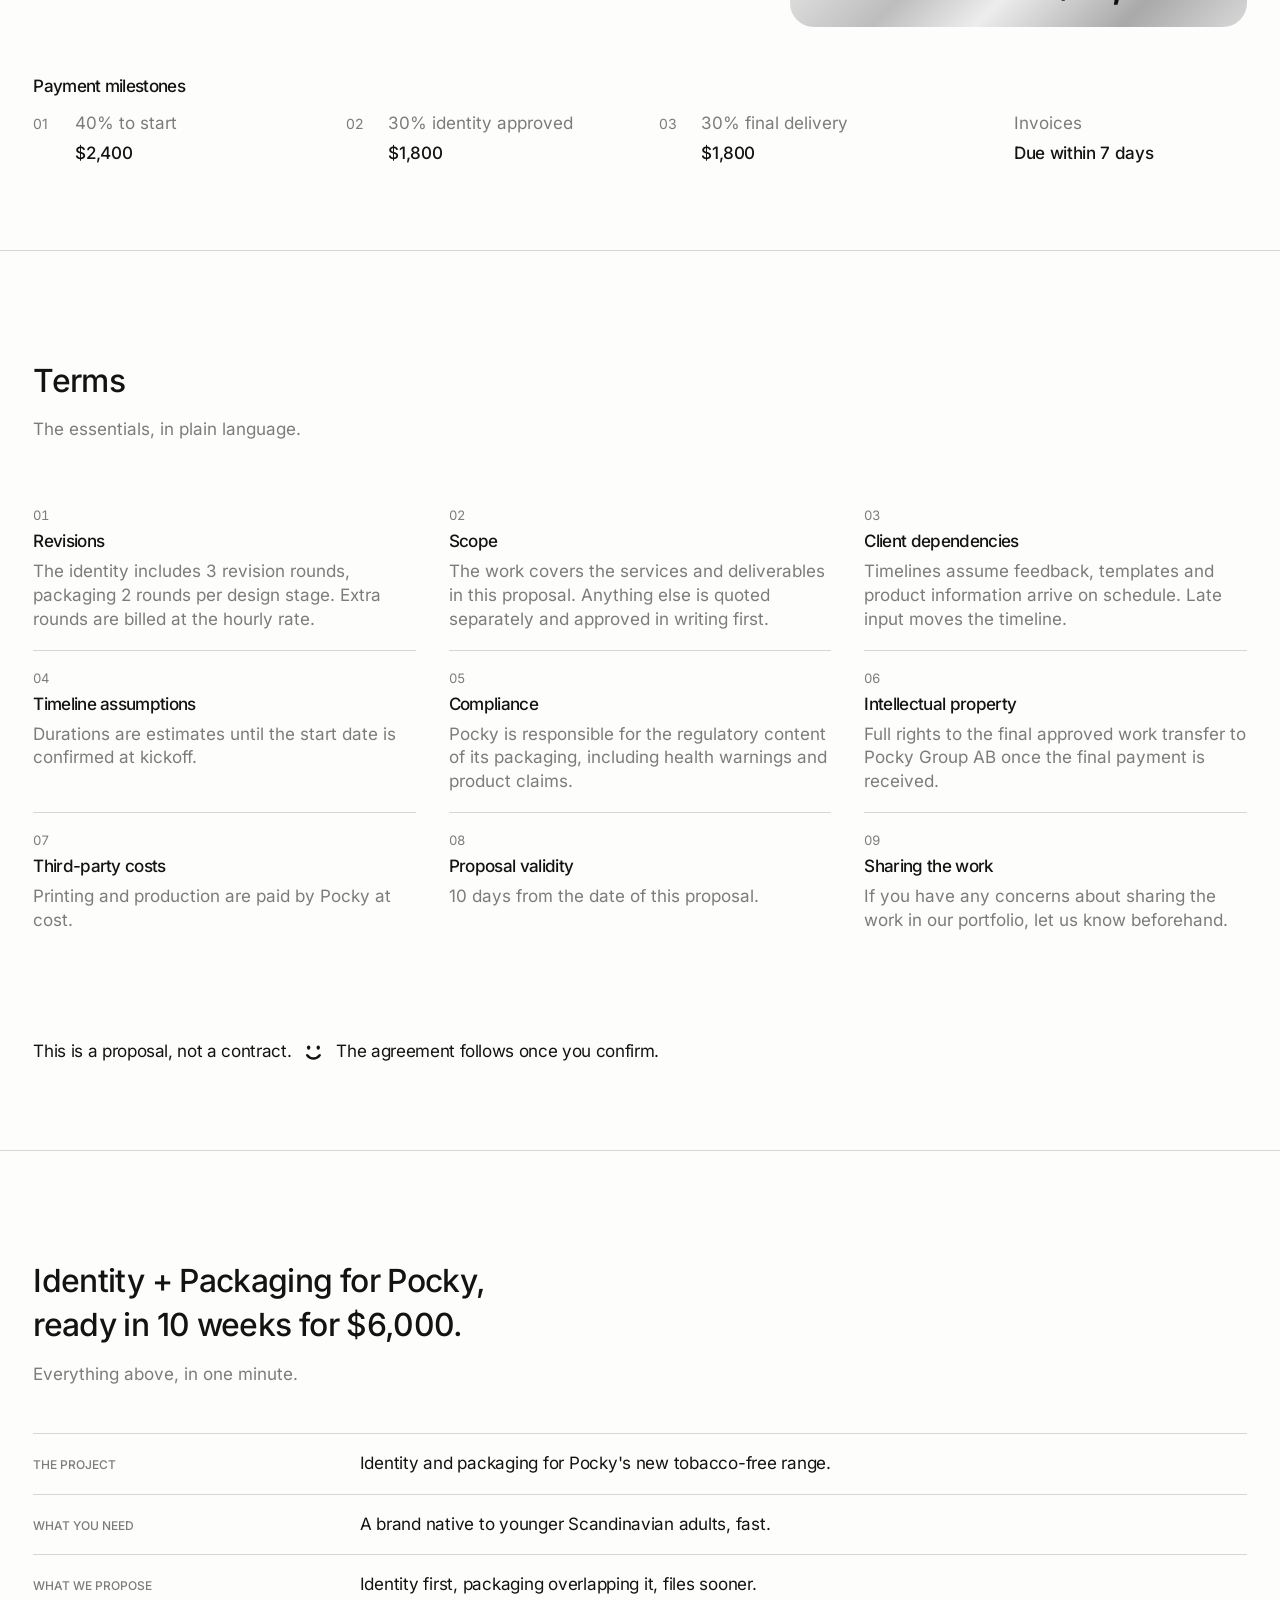
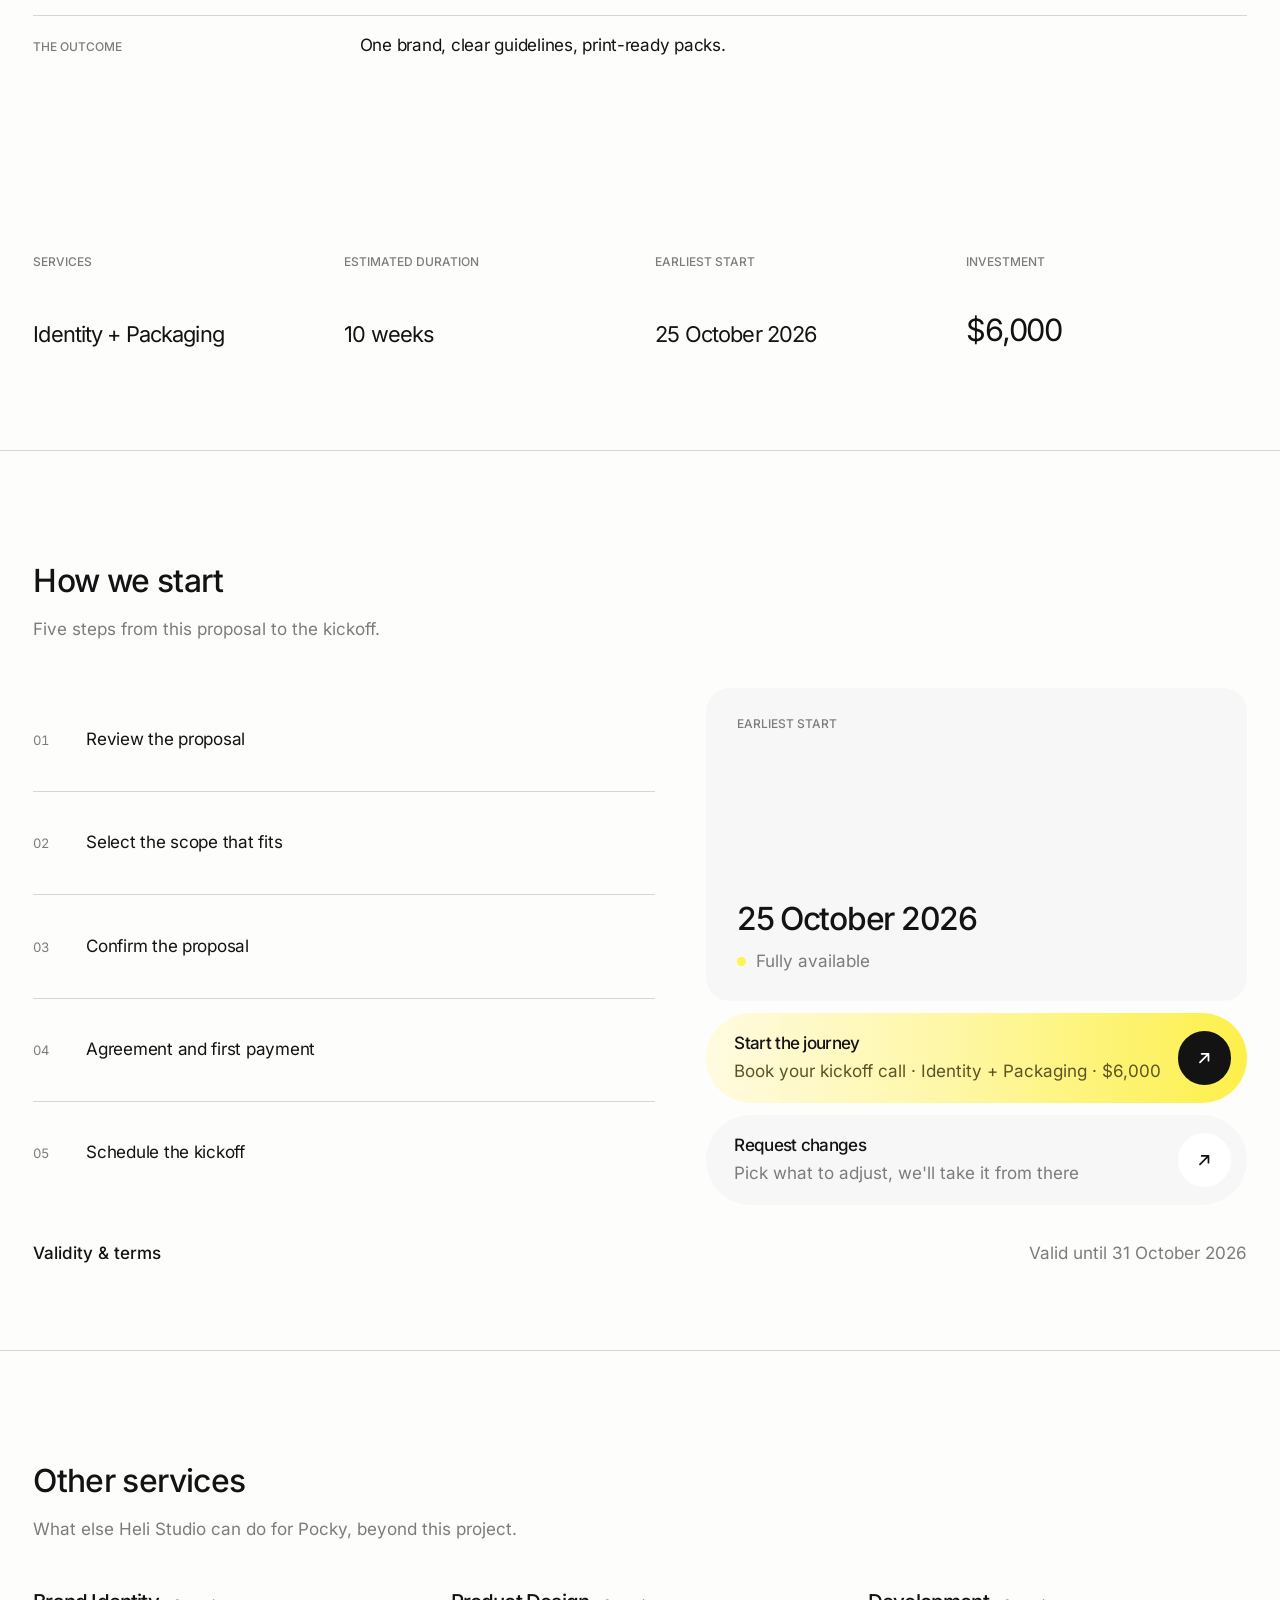
==== commit 3b573fdd: "Gradient highlights, pill CTAs, steps fill the How we start column Co-Authored-By: Claude Opus 5.5 <" ====
--- a/heli-proposal/index.html
+++ b/heli-proposal/index.html
@@ -656,11 +656,11 @@
 
 /* round 6: capital section titles with a small black dot, highlighter sweep on hover; squares become dots */
 .sh h2{text-transform:uppercase!important;letter-spacing:-.02em!important;
-  background:linear-gradient(var(--lime),var(--lime)) no-repeat 0 55%/0% 78%;padding:0 .12em;margin-left:-.12em;
+  background:linear-gradient(90deg,rgba(253,240,74,0) 0%,#FEF7A6 45%,#FDF04A 100%) no-repeat 0 55%/0% 78%;padding:0 .12em;margin-left:-.12em;
   transition:background-size .55s var(--ease),transform .9s var(--spring)}
 .sh h2::before{content:"";display:inline-block;width:.2em;height:.2em;border-radius:50%;background:currentColor;vertical-align:.32em;margin-right:.32em}
 .sh h2:hover{background-size:100% 78%}
-.obj h3{justify-self:start;background:linear-gradient(var(--lime),var(--lime)) no-repeat 0 60%/0% 70%;padding:0 .1em;margin-left:-.1em;transition:background-size .5s var(--ease)}
+.obj h3{justify-self:start;background:linear-gradient(90deg,rgba(253,240,74,0) 0%,#FEF7A6 45%,#FDF04A 100%) no-repeat 0 60%/0% 70%;padding:0 .1em;margin-left:-.1em;transition:background-size .5s var(--ease)}
 .obj li:hover h3{background-size:100% 70%}
 .sqb{width:10px;height:10px;aspect-ratio:auto;border-radius:50%;background:var(--ink);margin-top:.55em}
 .obj li{grid-template-columns:10px minmax(0,1fr) 3em minmax(0,1.5fr)}
@@ -727,7 +727,7 @@
 .sol li{padding:clamp(24px,4vh,44px) 0}
 .sol .svc,.sol li.off .svc{background:none;padding:0;border-radius:0;color:var(--ink)}
 .sol .svc h3{display:inline;font-size:clamp(26px,2.3vw,42px);line-height:1.1;letter-spacing:-.035em;
-  background:linear-gradient(var(--lime),var(--lime)) no-repeat 0 62%/0% 62%;transition:background-size .55s var(--ease)}
+  background:linear-gradient(90deg,rgba(253,240,74,0) 0%,#FEF7A6 45%,#FDF04A 100%) no-repeat 0 62%/0% 62%;transition:background-size .55s var(--ease)}
 .sol li:hover .svc h3{background-size:100% 62%}
 .sol .svc p{margin-top:12px;color:var(--text-2)}
 .sol .arrow{font-size:0;align-self:center;height:1px;background:var(--ink);position:relative;transform-origin:left;transform:scaleX(.45);transition:transform .6s var(--ease)}
@@ -928,7 +928,7 @@
 .cap-h h4,.caps h4{font-size:var(--t-label);font-weight:450;letter-spacing:-.03em;color:var(--ink);margin:0}
 .cap-h em{grid-column:2;font-style:normal;font-size:13px;color:var(--text-2)}
 .caps li{padding:0;border-top:0;border-bottom:1px solid var(--line);color:var(--ink)}
-.caps li span{display:inline-block;padding:12px 0;font-size:var(--t-small);background:linear-gradient(var(--lime),var(--lime)) no-repeat 0 60%/0% 55%;transition:background-size .5s var(--ease)}
+.caps li span{display:inline-block;padding:12px 0;font-size:var(--t-small);background:linear-gradient(90deg,rgba(253,240,74,0) 0%,#FEF7A6 45%,#FDF04A 100%) no-repeat 0 60%/0% 55%;transition:background-size .5s var(--ease)}
 .caps li:hover span{background-size:100% 55%}
 @media (max-width:860px){.caps{grid-template-columns:1fr}}
 
@@ -1716,7 +1716,9 @@
 @media (max-width:760px){.cover .cv-row{grid-template-columns:1fr}.cover .cv-l,.cover h1{grid-column:1}}
 /* how we start: big title, pill-numbered steps, start card and two call-to-action buttons, validity line */
 .hnx{display:grid;grid-template-columns:minmax(0,1.15fr) minmax(0,1fr);grid-template-areas:"s r" "s c" "f f";grid-template-rows:1fr auto auto;gap:clamp(24px,3vw,56px) clamp(28px,4vw,72px);align-content:start}
-.hnx-steps{grid-area:s;align-self:start}
+.hnx-steps{grid-area:s;align-self:stretch;display:flex;flex-direction:column;margin:0}
+.hnx-steps li{flex:1;align-content:center}
+.hnx-cta{border-radius:999px!important}
 .hnx-steps li{display:grid;grid-template-columns:2.4em minmax(0,1fr);align-items:baseline;gap:12px;padding:clamp(16px,2.2vh,24px) 0;border-bottom:1px solid var(--line);font-size:var(--t-h3);letter-spacing:-.015em}
 .hnx-steps li:last-child{border-bottom:0}
 .hnx-no{font-size:13px;color:var(--mute)}
@@ -1840,6 +1842,8 @@
 
 /* figures keep weight 400 with heading tracking */
 .creds .n,.facts .v,.t-stub .amt,.tc-amt,.amt,.startcard .date,.pkg .stub{letter-spacing:var(--hs-track)!important}
+/* highlights: clear fading into yellow, not flat */
+.hl,.total .row.credit b,.total .row.credit b:last-child{background:linear-gradient(90deg,rgba(253,240,74,0) 0%,#FEF7A6 45%,#FDF04A 100%)!important;-webkit-box-decoration-break:clone;box-decoration-break:clone}
 </style>
 
 <svg width="0" height="0" style="position:absolute" aria-hidden="true"><defs><filter id="fibp" x="-2%" y="-1%" width="104%" height="102%"><feTurbulence type="fractalNoise" baseFrequency="1.2 .06" numOctaves="2" seed="9"/><feDisplacementMap in="SourceGraphic" scale="2.6"/></filter></defs><symbol id="lg" viewBox="0 0 48 43"><path d="M42.2579 15.7705L36.2777 15.8047C35.7697 15.8073 35.2854 15.6104 35.0221 15.1536C34.7563 14.6954 34.8327 14.1743 35.088 13.7384L38.1031 8.59378C39.6889 5.85408 38.7479 2.35036 36.0013 0.768505C33.2547 -0.813353 29.7421 0.125259 28.1561 2.86496L25.195 8.04768C24.9436 8.48745 24.5304 8.8064 24.0026 8.8064C23.4723 8.8064 23.0577 8.47957 22.8063 8.04112L19.8465 2.86365C18.2606 0.125259 14.7479 -0.813353 12 0.768505C9.25337 2.35036 8.31235 5.85408 9.89819 8.59378L12.9173 13.7424C13.174 14.1795 13.2437 14.6967 12.9805 15.1523C12.7146 15.6104 12.2237 15.806 11.7184 15.8021L5.74336 15.7705C2.57162 15.7705 0 18.3356 0 21.4994C0 24.6618 2.57162 27.2282 5.74336 27.2282L11.7236 27.1941C12.2316 27.1914 12.7159 27.3883 12.9792 27.8452C13.245 28.3033 13.1686 28.8245 12.9134 29.2603L9.89819 34.405C8.31235 37.1447 9.25337 40.6484 12 42.2302C14.7466 43.8121 18.2593 42.8735 19.8452 40.1338L22.8063 34.9511C23.0577 34.5113 23.471 34.1923 23.9987 34.1923C24.529 34.1923 24.9436 34.5192 25.195 34.9576L28.1548 40.1351C29.7407 42.8748 33.2534 43.8134 36 42.2315C38.7466 40.6497 39.6876 37.146 38.1018 34.4063L35.0827 29.2577C34.826 28.8206 34.7563 28.3033 35.0195 27.8478C35.2854 27.3896 35.7763 27.1941 36.2816 27.198L42.2566 27.2295C45.4284 27.2295 48 24.6644 48 21.5007C48 18.3383 45.4284 15.7719 42.2566 15.7719L42.2579 15.7705ZM32.1083 24.6526C32.1083 24.6526 32.1492 24.713 32.1557 24.7235C32.4426 25.1593 32.4794 25.7383 32.1992 26.2213C31.9267 26.6913 31.4266 26.9485 30.9173 26.9328C30.9173 26.9328 30.8357 26.9289 30.8186 26.9263C29.725 26.8554 28.5997 27.0956 27.5797 27.6838C26.569 28.2666 25.8017 29.1094 25.316 30.0795C25.316 30.0795 25.2845 30.1451 25.2792 30.1557C25.0449 30.6216 24.5594 30.9432 24 30.9432C23.4551 30.9432 22.9814 30.6387 22.7405 30.1924C22.7405 30.1924 22.7037 30.1201 22.6971 30.1031C22.2115 29.1238 21.4402 28.2718 20.4203 27.685C19.4095 27.1035 18.2935 26.8619 17.209 26.9276C17.209 26.9276 17.1353 26.9328 17.1235 26.9342C16.601 26.9644 16.0798 26.7058 15.8008 26.2226C15.5284 25.7527 15.556 25.1922 15.8232 24.7589C15.8232 24.7589 15.868 24.6907 15.8785 24.6763C16.4865 23.7665 16.8405 22.6756 16.8405 21.5007C16.8405 20.3363 16.4918 19.252 15.893 18.3475C15.893 18.3475 15.8522 18.287 15.8456 18.2766C15.5574 17.8408 15.5219 17.2618 15.8022 16.7788C16.0746 16.3088 16.5747 16.0515 17.084 16.0672C17.084 16.0672 17.1656 16.0712 17.1827 16.0738C18.2764 16.1447 19.4016 15.9044 20.4216 15.3163C21.4323 14.7335 22.1996 13.8907 22.6853 12.9206C22.6853 12.9206 22.7168 12.8549 22.7221 12.8445C22.9564 12.3784 23.4419 12.0568 24.0013 12.0568C24.5462 12.0568 25.0199 12.3614 25.2608 12.8077C25.2608 12.8077 25.2977 12.8799 25.3056 12.897C25.7912 13.8763 26.5624 14.7282 27.5824 15.3151C28.5931 15.8966 29.7091 16.1382 30.7936 16.0725C30.7936 16.0725 30.8673 16.0672 30.8792 16.0659C31.4016 16.0357 31.9228 16.2943 32.2018 16.7774C32.4742 17.2474 32.4466 17.8079 32.1794 18.2411C32.1794 18.2411 32.1346 18.3094 32.1241 18.3239C31.5161 19.2336 31.1621 20.3245 31.1621 21.4994C31.1621 22.6638 31.5108 23.7481 32.1096 24.6526H32.1083Z"/></symbol></svg>
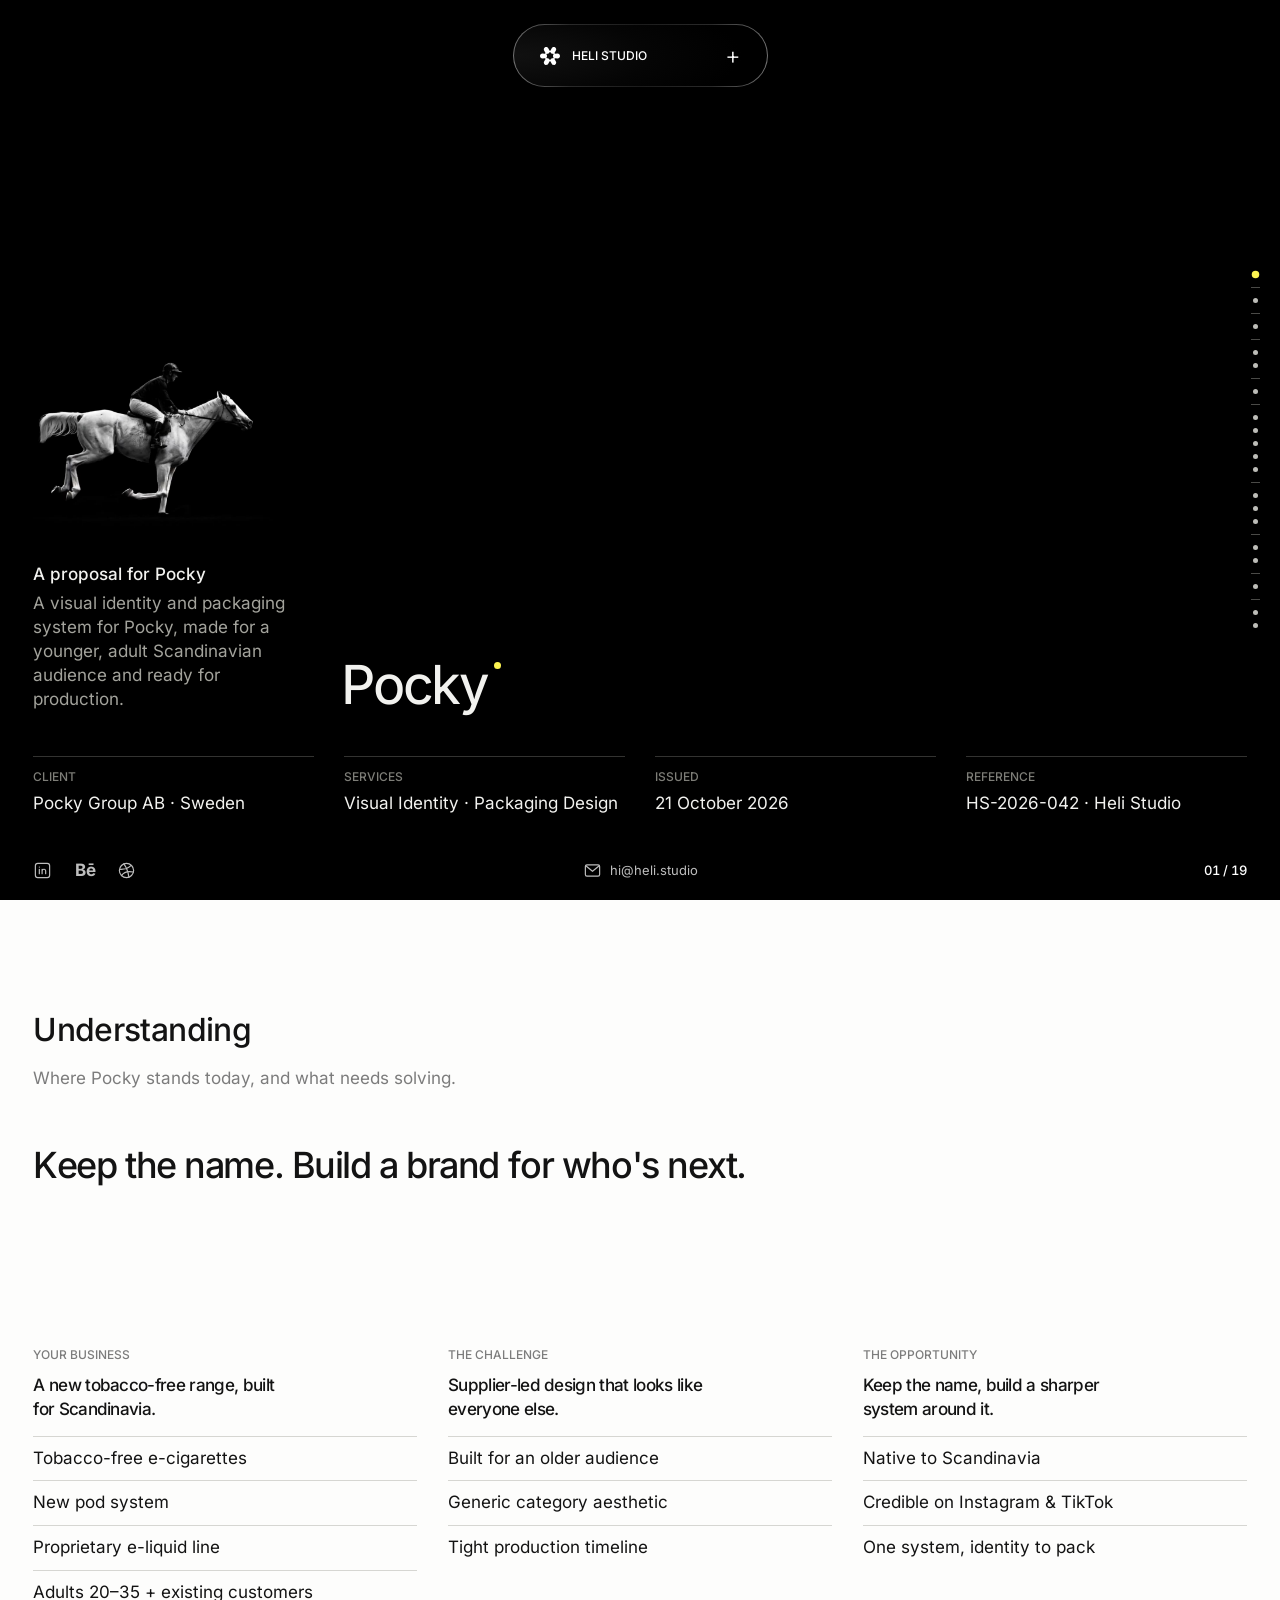
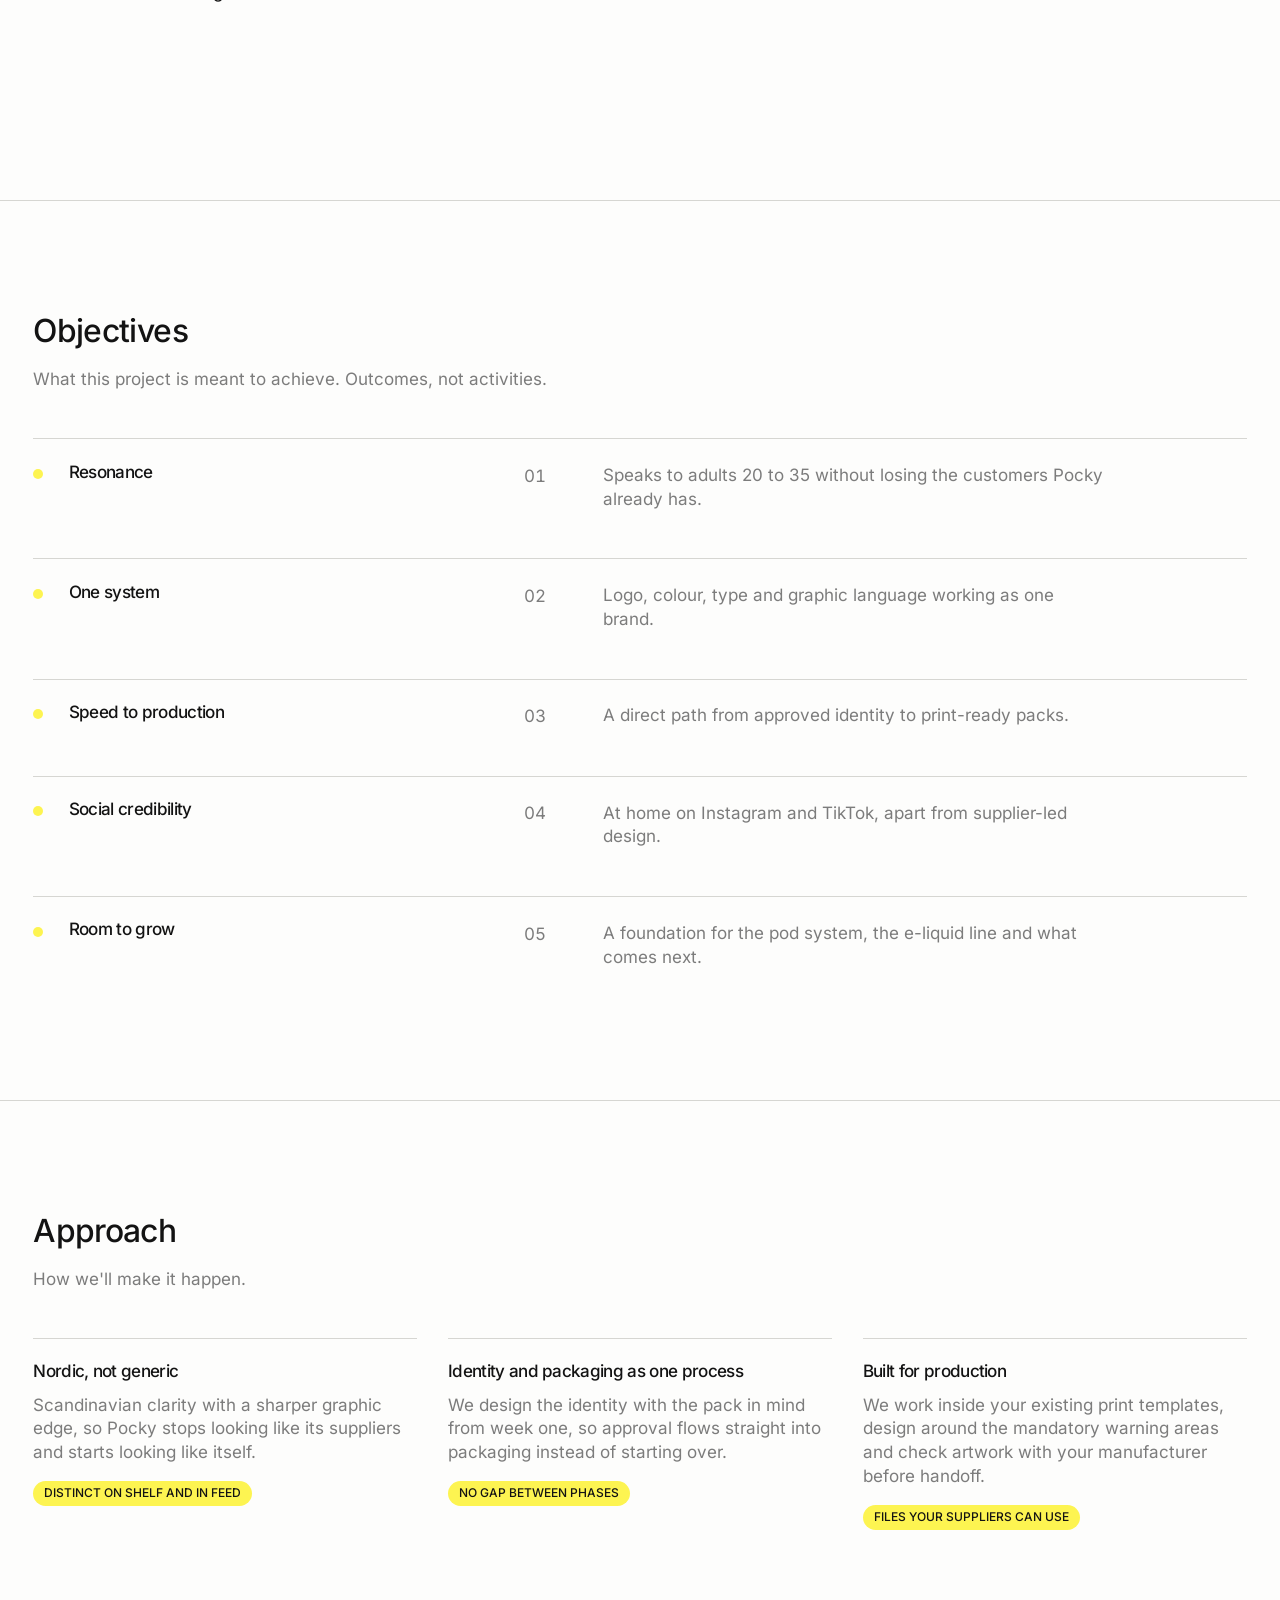
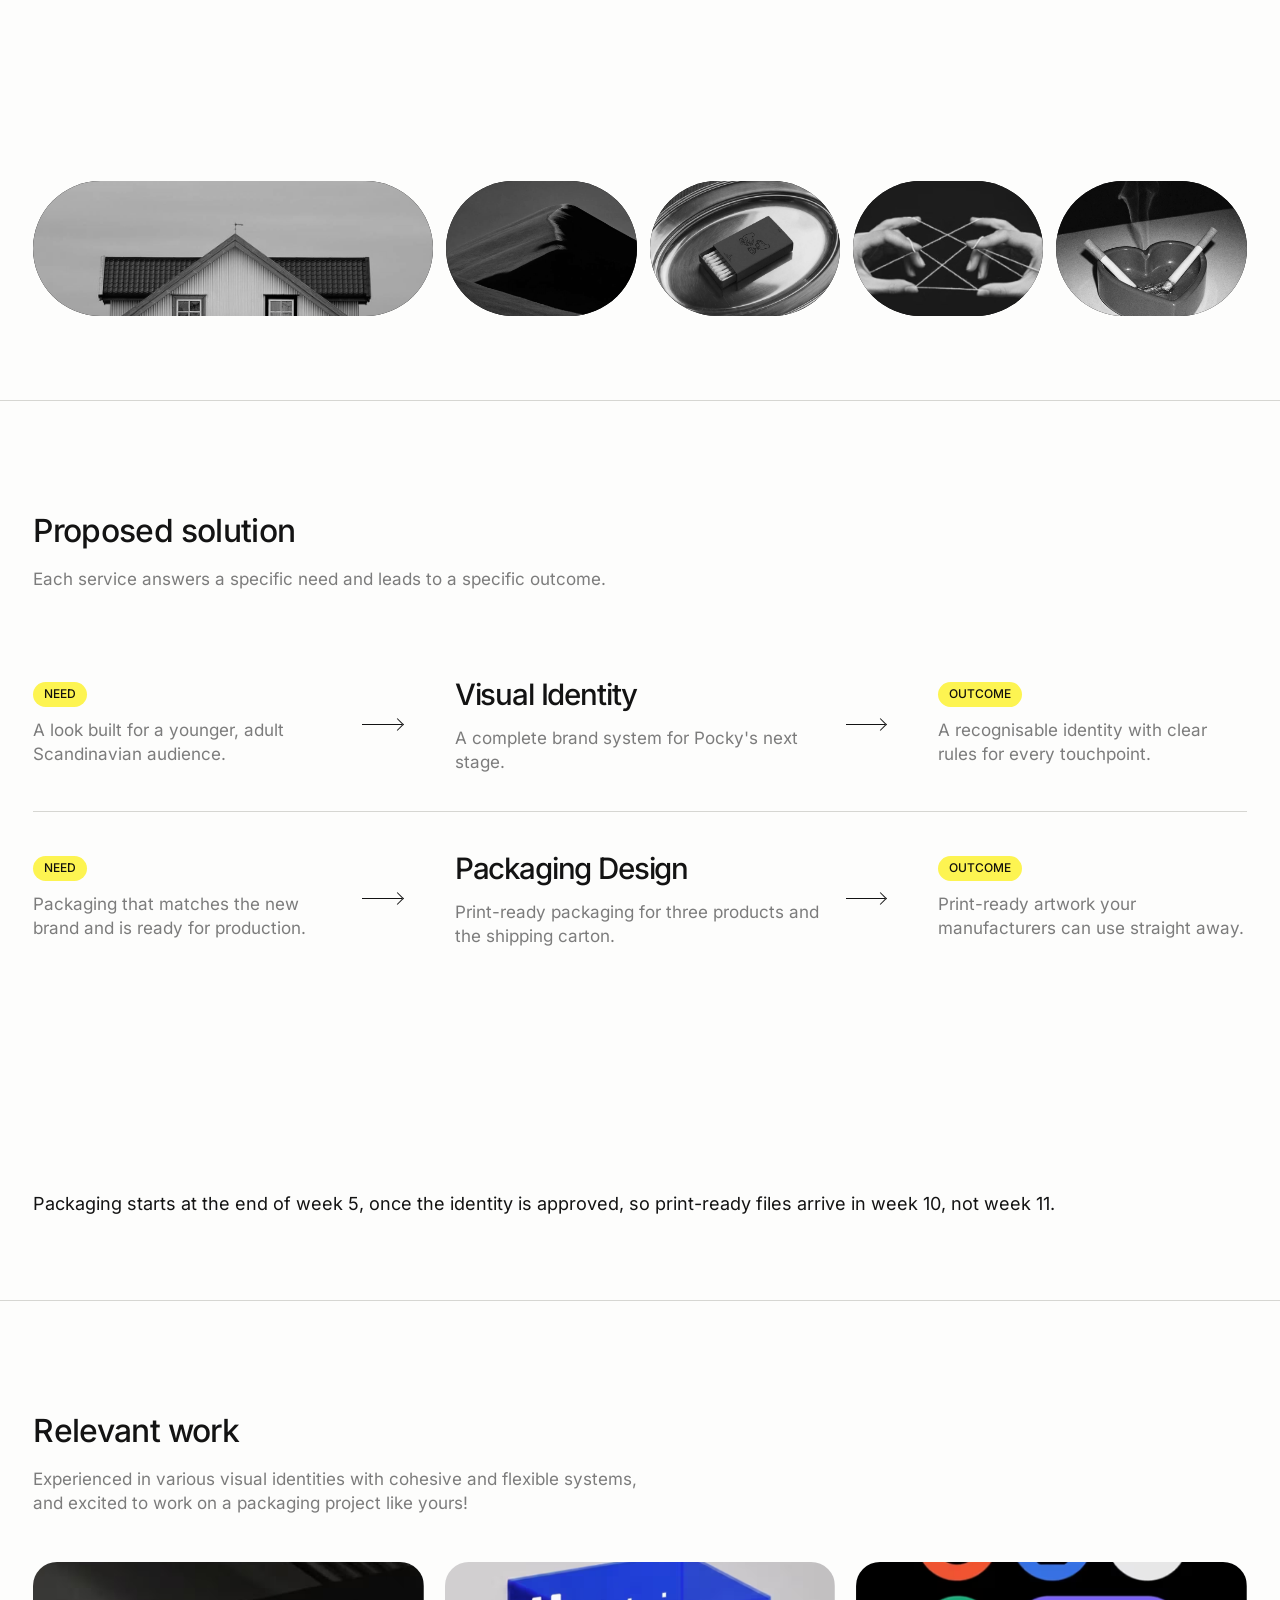
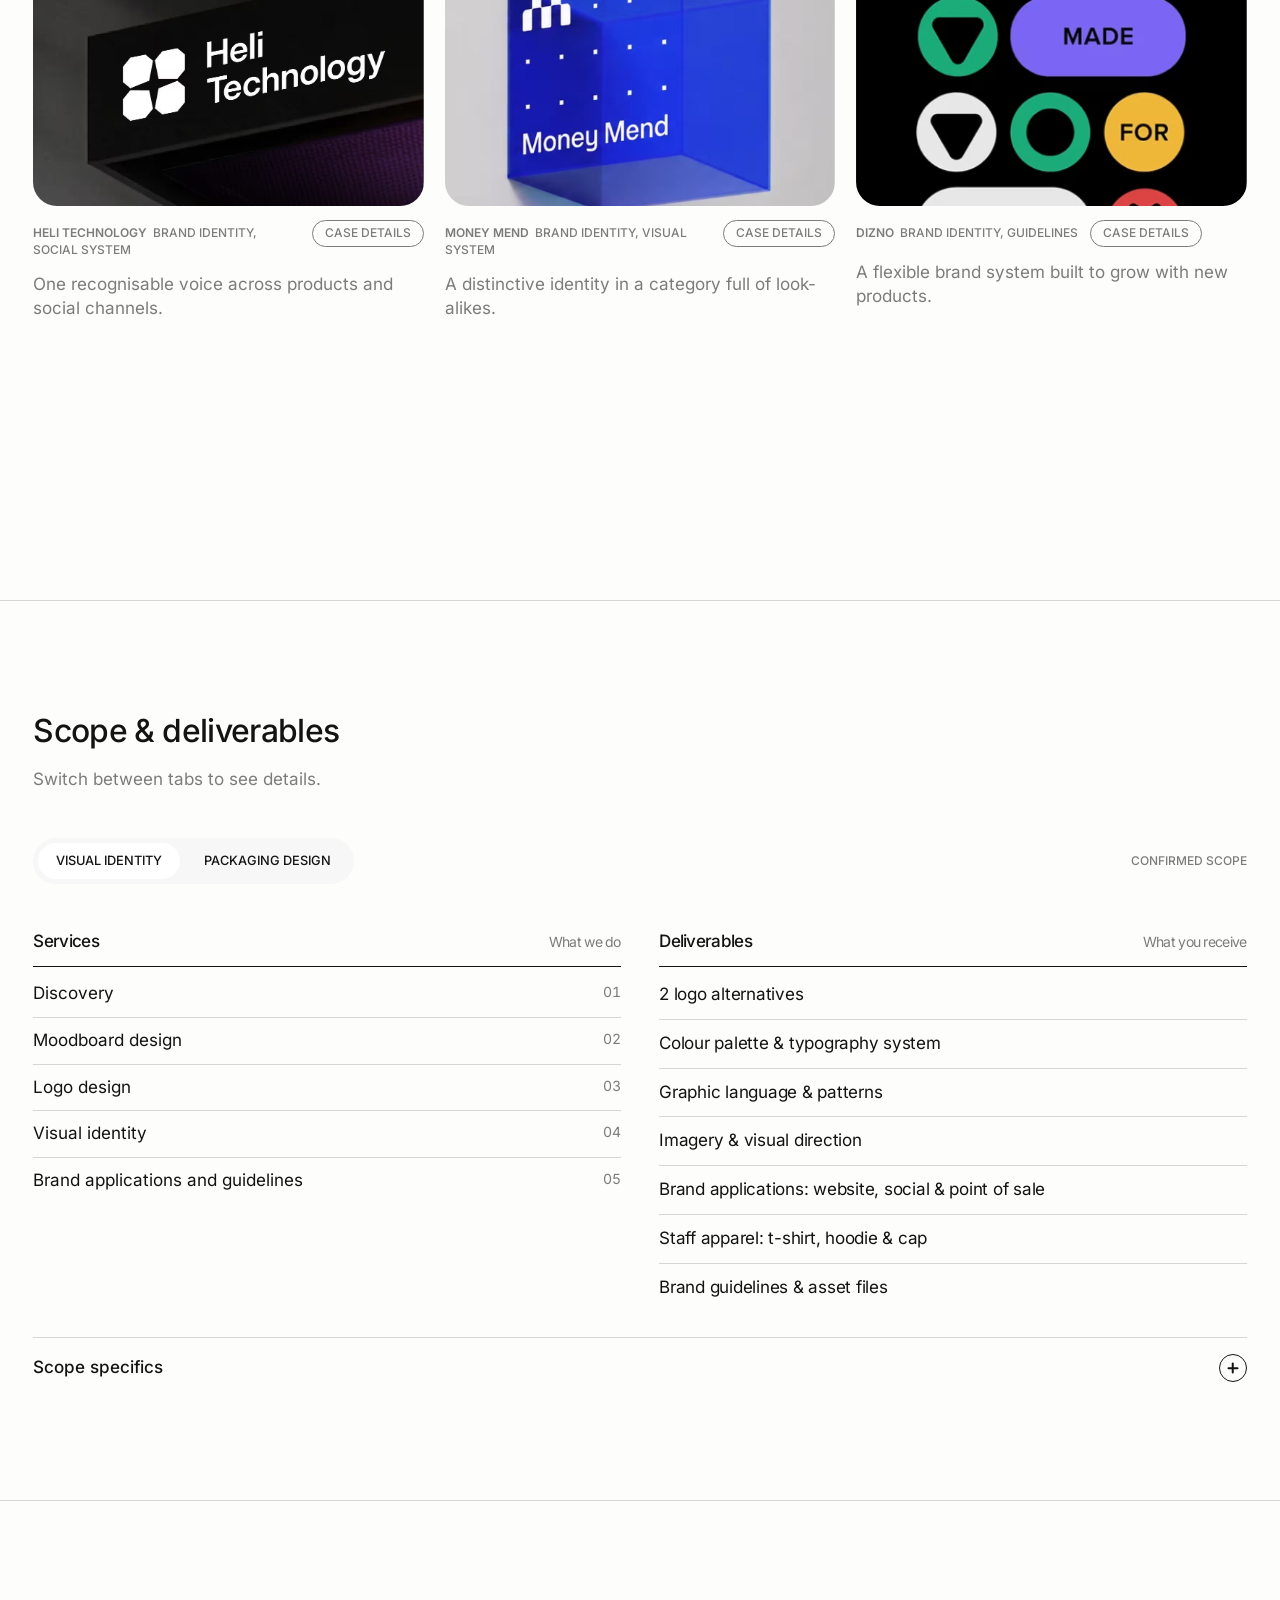
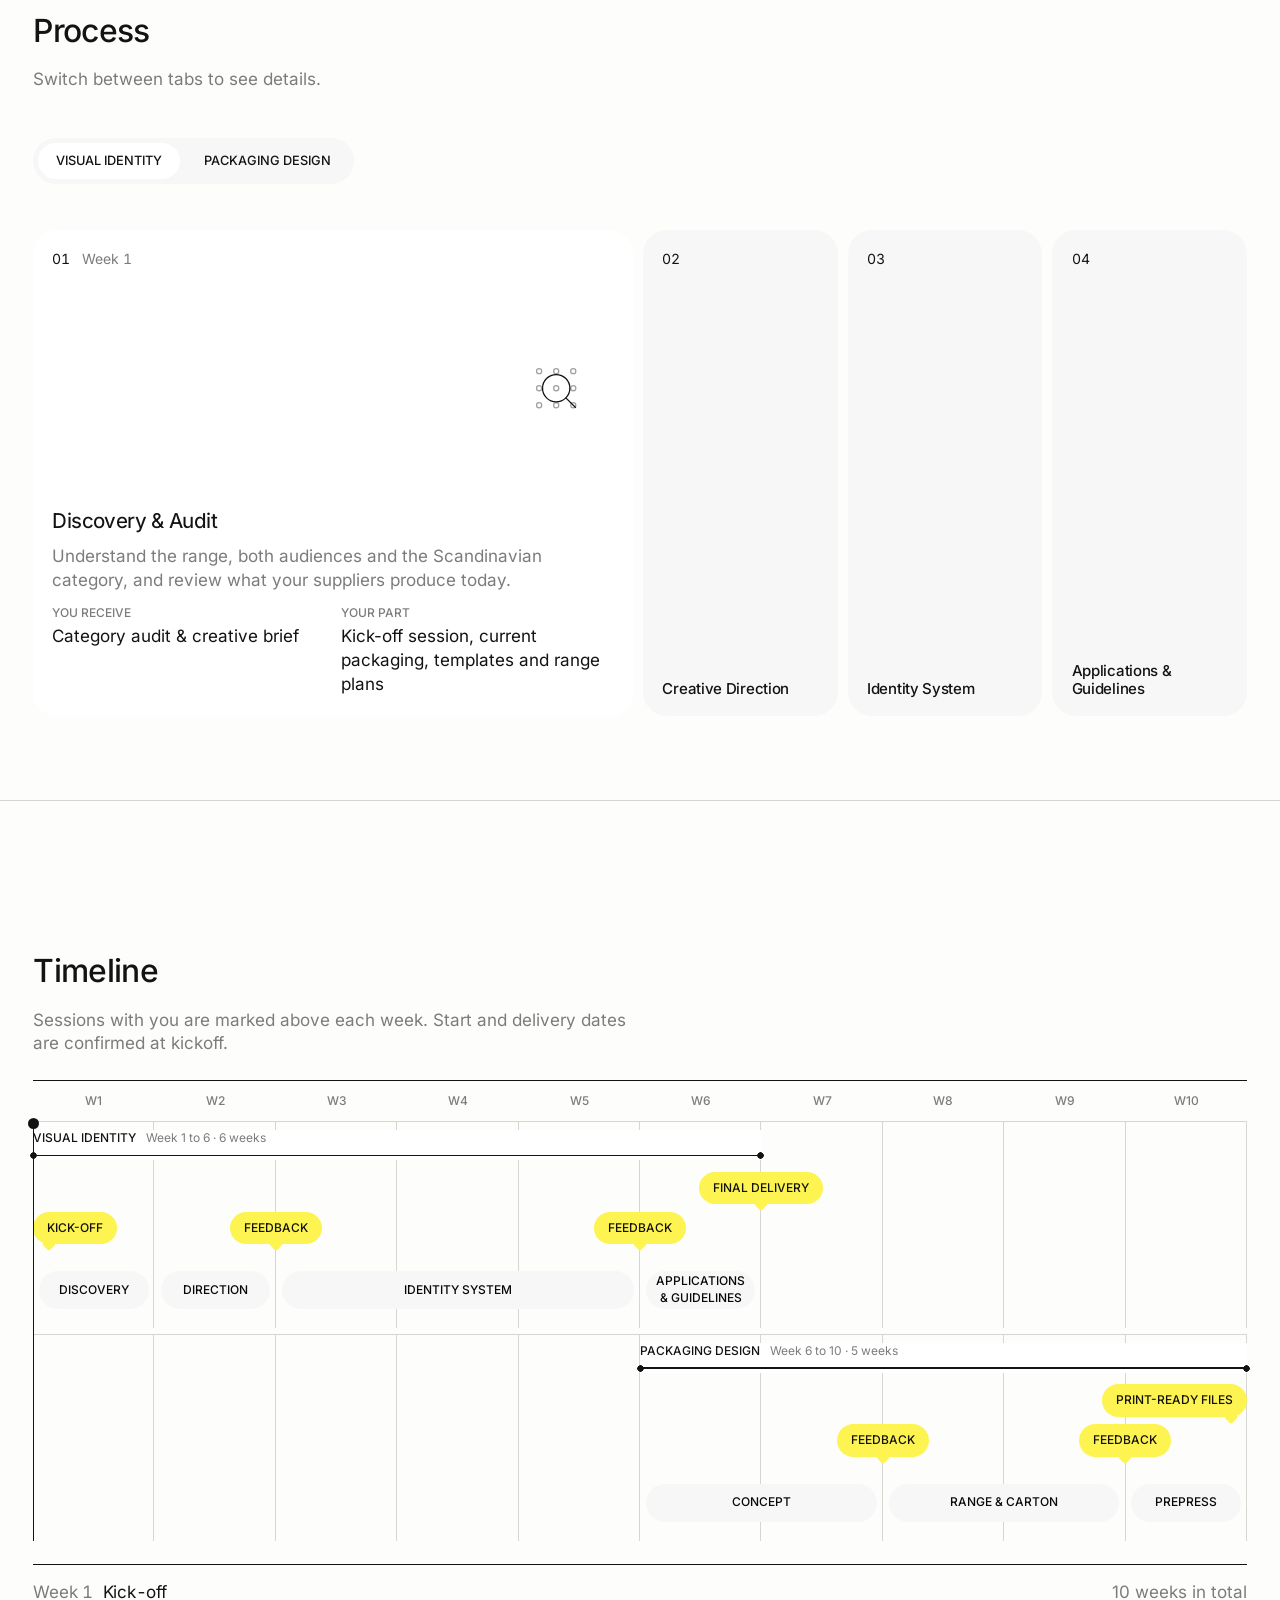
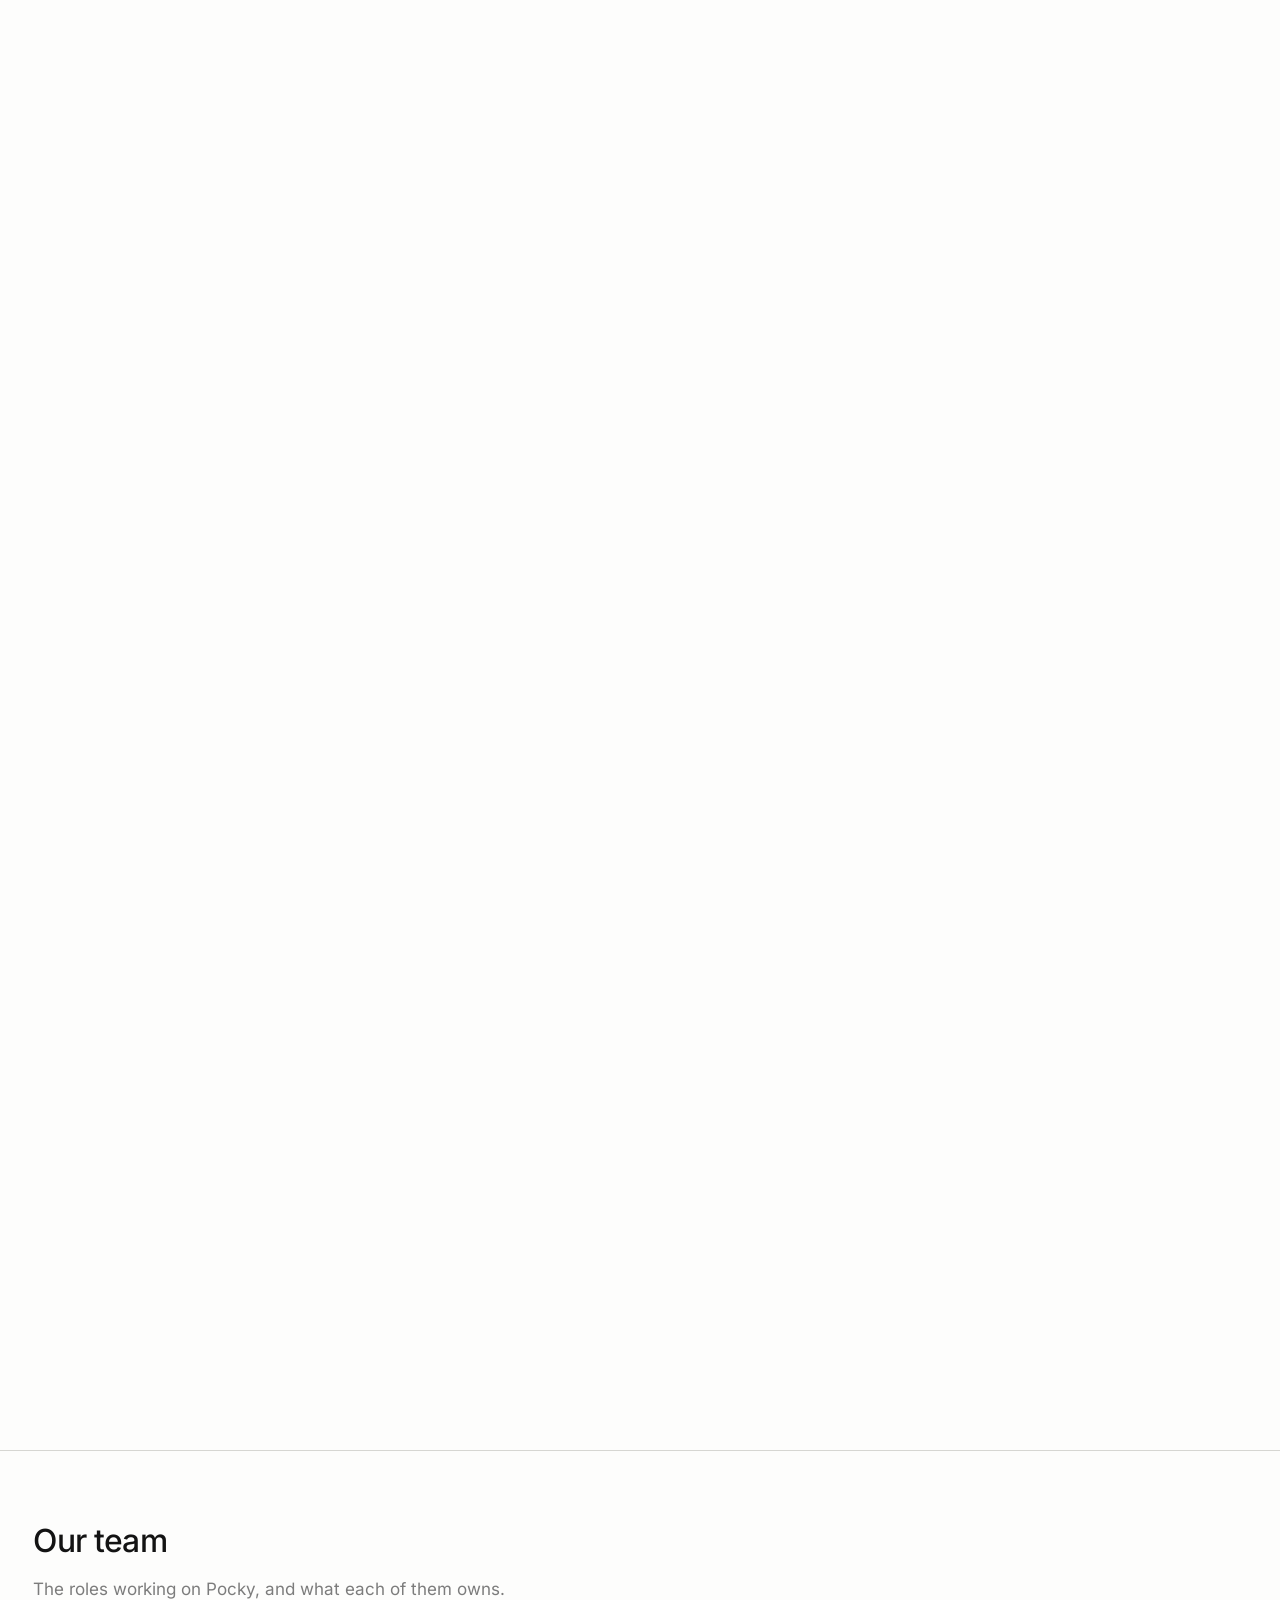
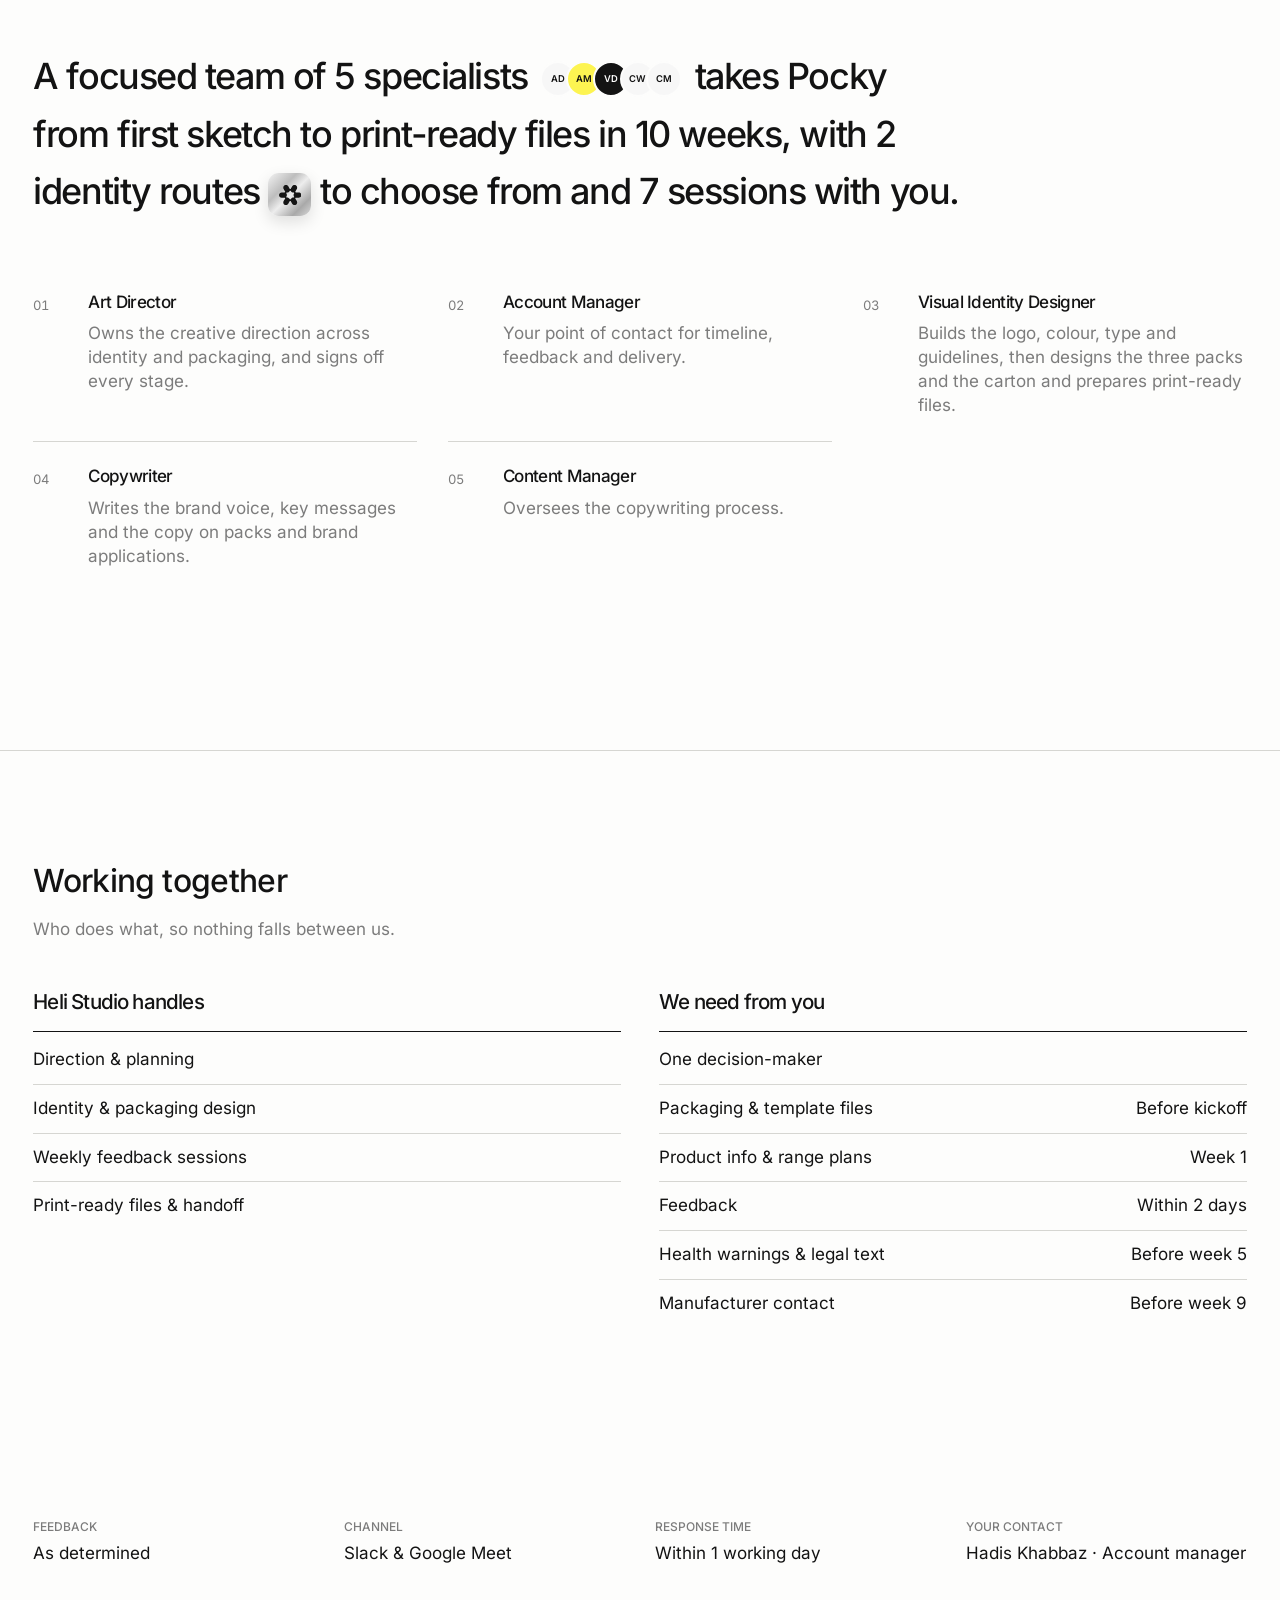
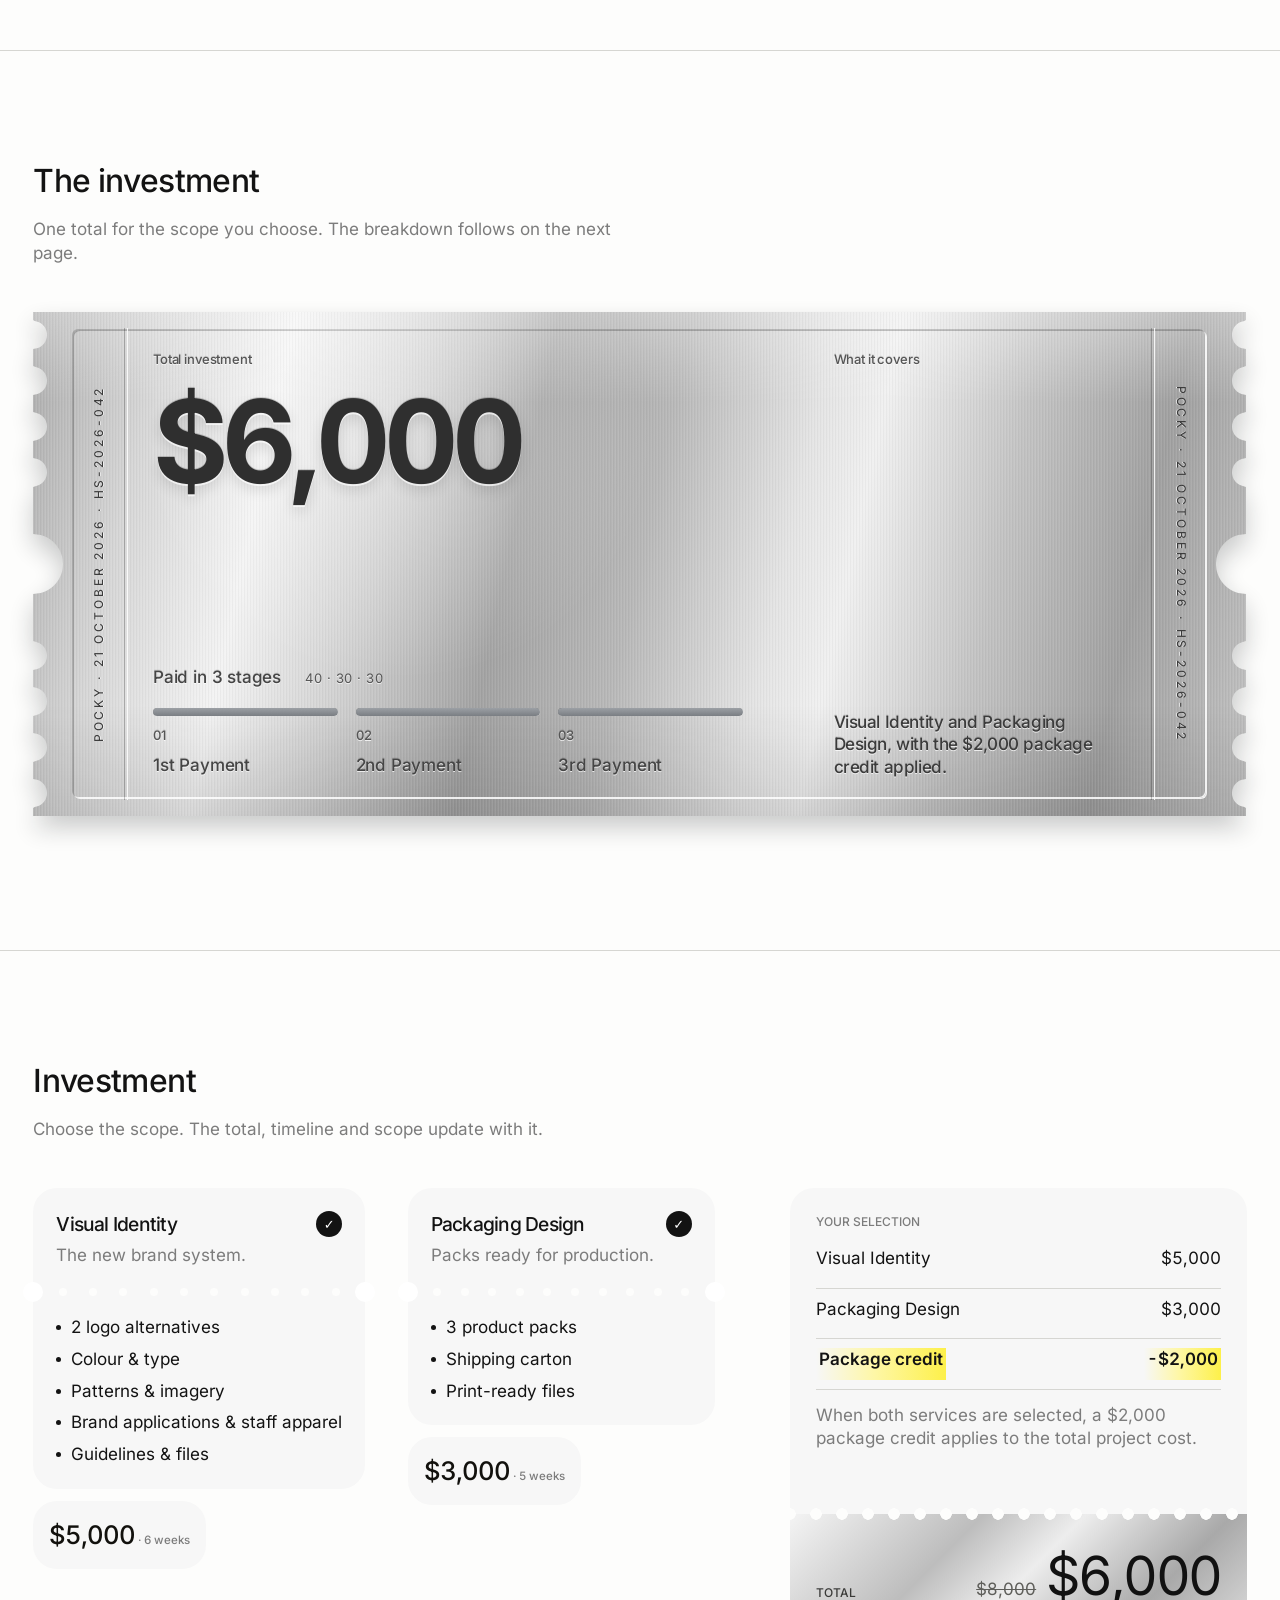
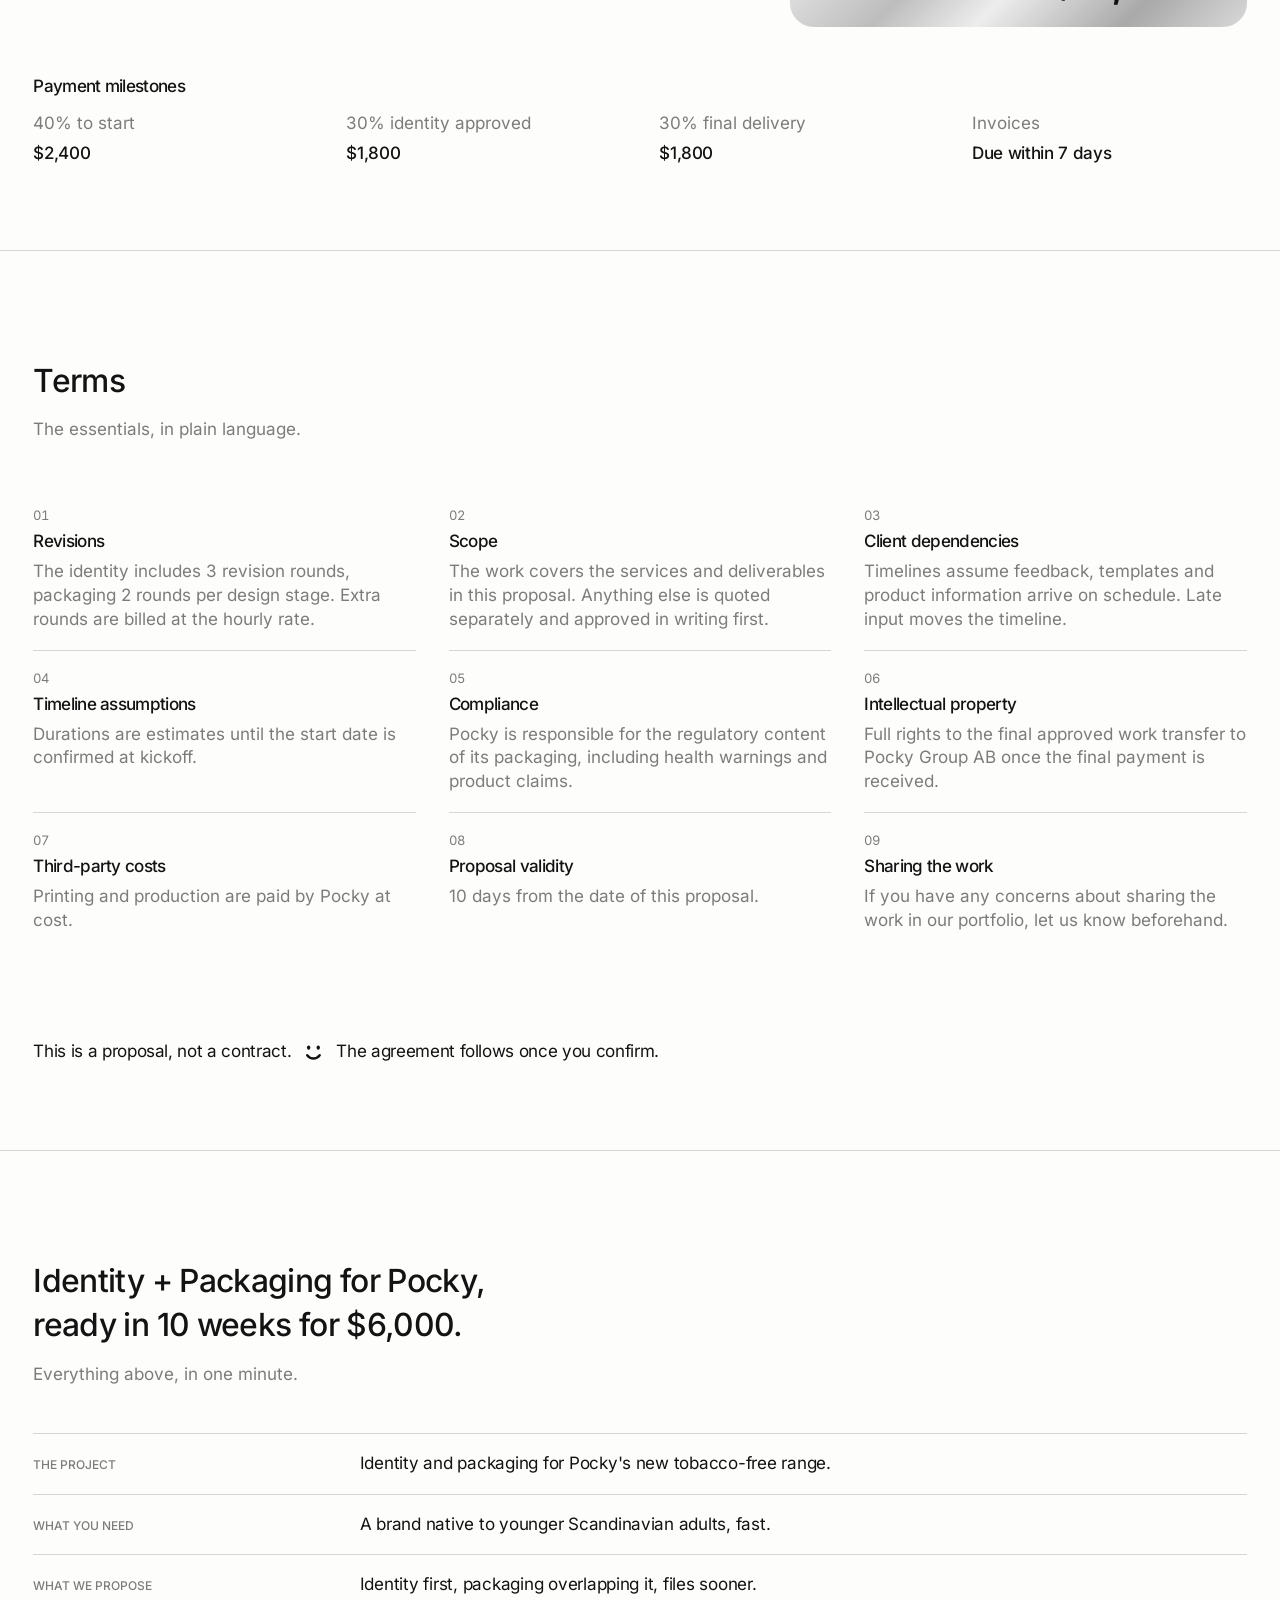
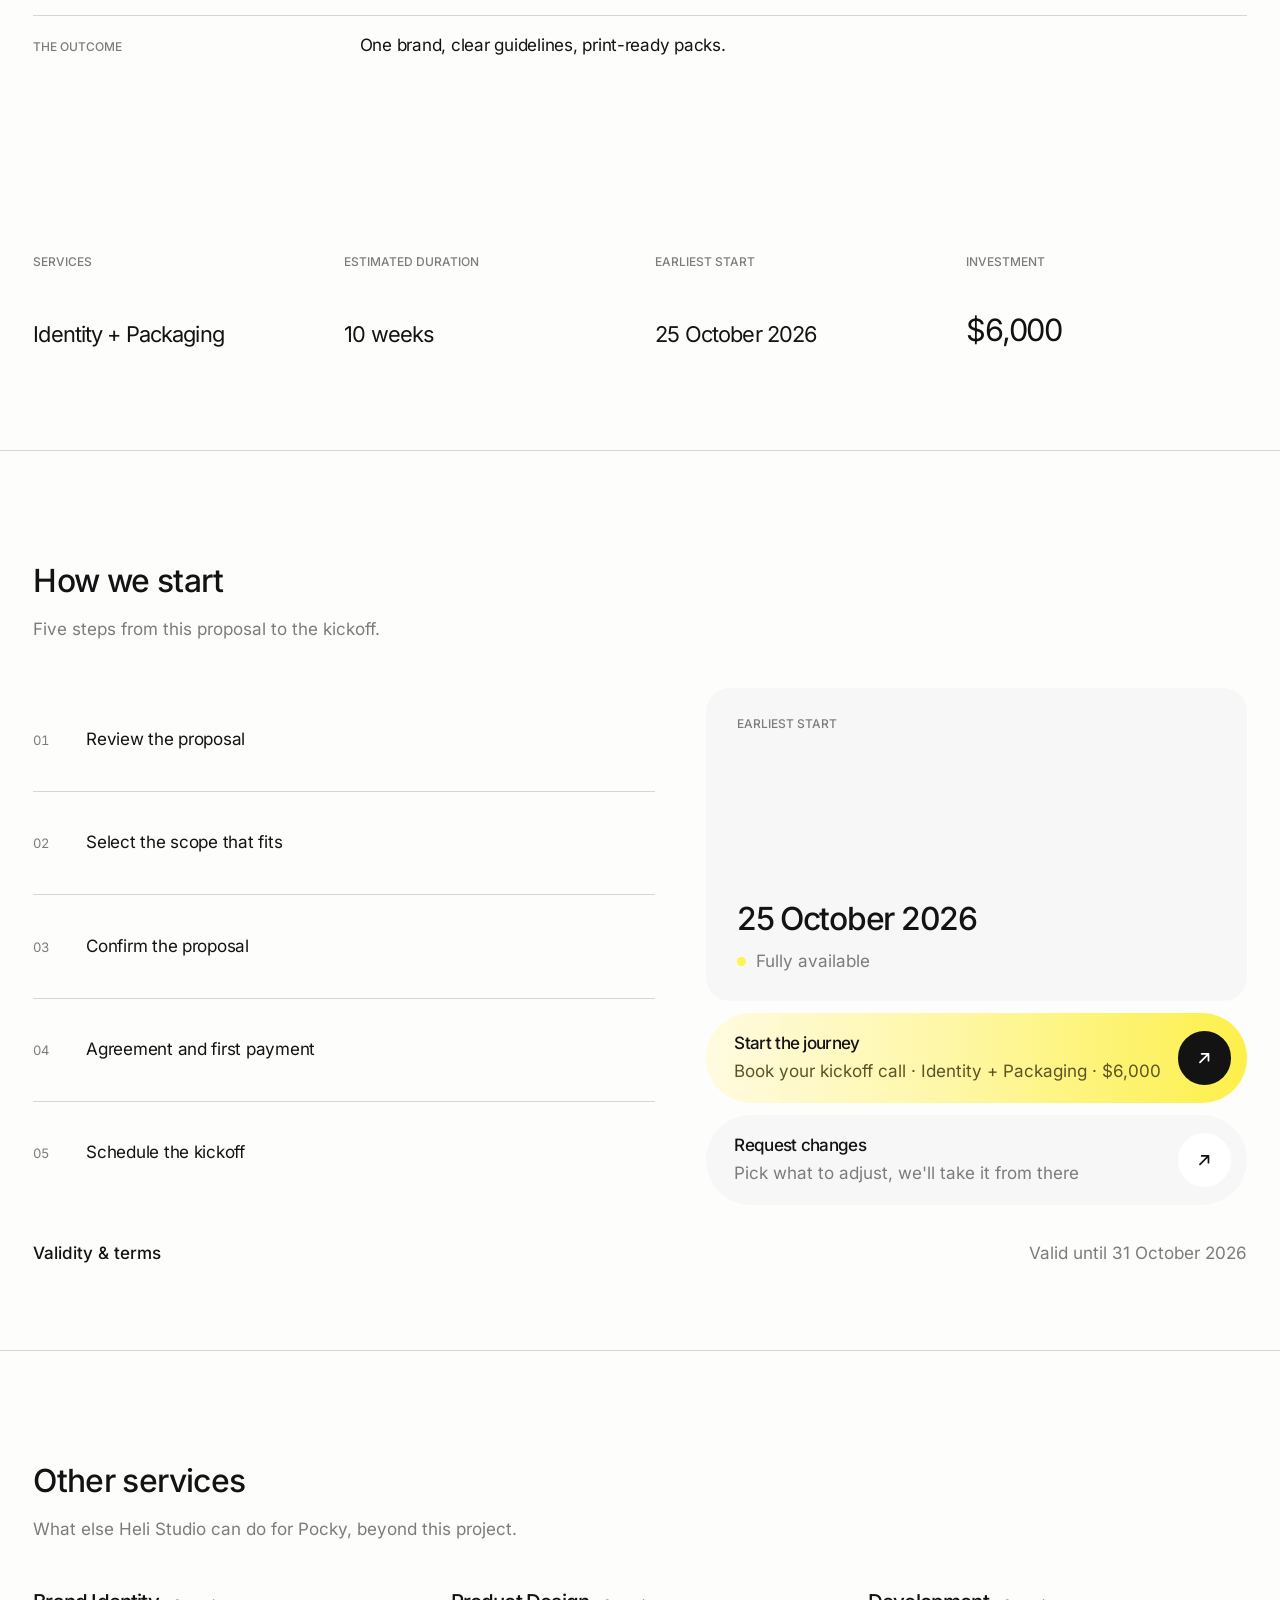
==== commit 6e3f5391: "Payment milestones without numbers Co-Authored-By: Claude Opus 5.5 <noreply@anthropic.com> Claude-Se" ====
--- a/heli-proposal/index.html
+++ b/heli-proposal/index.html
@@ -1760,8 +1760,8 @@
 .pay-ms{border-top:0!important}
 .pay-ms .more-h{padding:0 0 14px}
 .ms{list-style:none;margin:0;padding:0;display:grid;grid-template-columns:repeat(4,minmax(0,1fr));gap:20px clamp(24px,3vw,56px)}
-.ms li{display:grid;grid-template-columns:2em 1fr;align-items:baseline;gap:6px 8px;font-size:var(--t-small)}
-.ms li b{grid-column:2;font-size:var(--t-h3);letter-spacing:-.02em}
+.ms li{display:grid;grid-template-columns:1fr;align-items:baseline;gap:6px;font-size:var(--t-small)}
+.ms li b{font-size:var(--t-h3);letter-spacing:-.02em}
 .ms li span{color:var(--text-2)}
 .ms em{font-style:normal;font-size:var(--t-meta);color:var(--mute)}
 .ms b{font-weight:500}
@@ -2252,7 +2252,7 @@
   set('svcCount',sel.map(shortOf).join(' + '));
   set('decide',`${sel.map(shortOf).join(' + ')} for ${esc(P.client.name)}, ready in ${w} weeks for ${money(p.total)}.`);
   set('weeksN',`${w} weeks`);
-  set('msList',P.payment.split.map(([l,f],i)=>`<li><em>${pad(i+1)}</em><span>${Math.round(f*100)}% ${esc(l.toLowerCase())}</span><b>${money(Math.round(p.total*f))}</b></li>`).join('')+`<li class="ms-inv"><em></em><span>Invoices</span><b>Due within 7 days</b></li>`);
+  set('msList',P.payment.split.map(([l,f],i)=>`<li><span>${Math.round(f*100)}% ${esc(l.toLowerCase())}</span><b>${money(Math.round(p.total*f))}</b></li>`).join('')+`<li class="ms-inv"><span>Invoices</span><b>Due within 7 days</b></li>`);
   set('milestones',P.payment.split.map(([l,f])=>`${Math.round(f*100)}% ${esc(l.toLowerCase())} (${money(Math.round(p.total*f))})`).join(' · '));
   set('weeks',`${w} weeks${sel.some(s=>s.estimated)?' · est.':''}`);
   set('weeksLong',`${w} weeks in total${sel.some(s=>s.estimated)?', some weeks estimated':''}`);
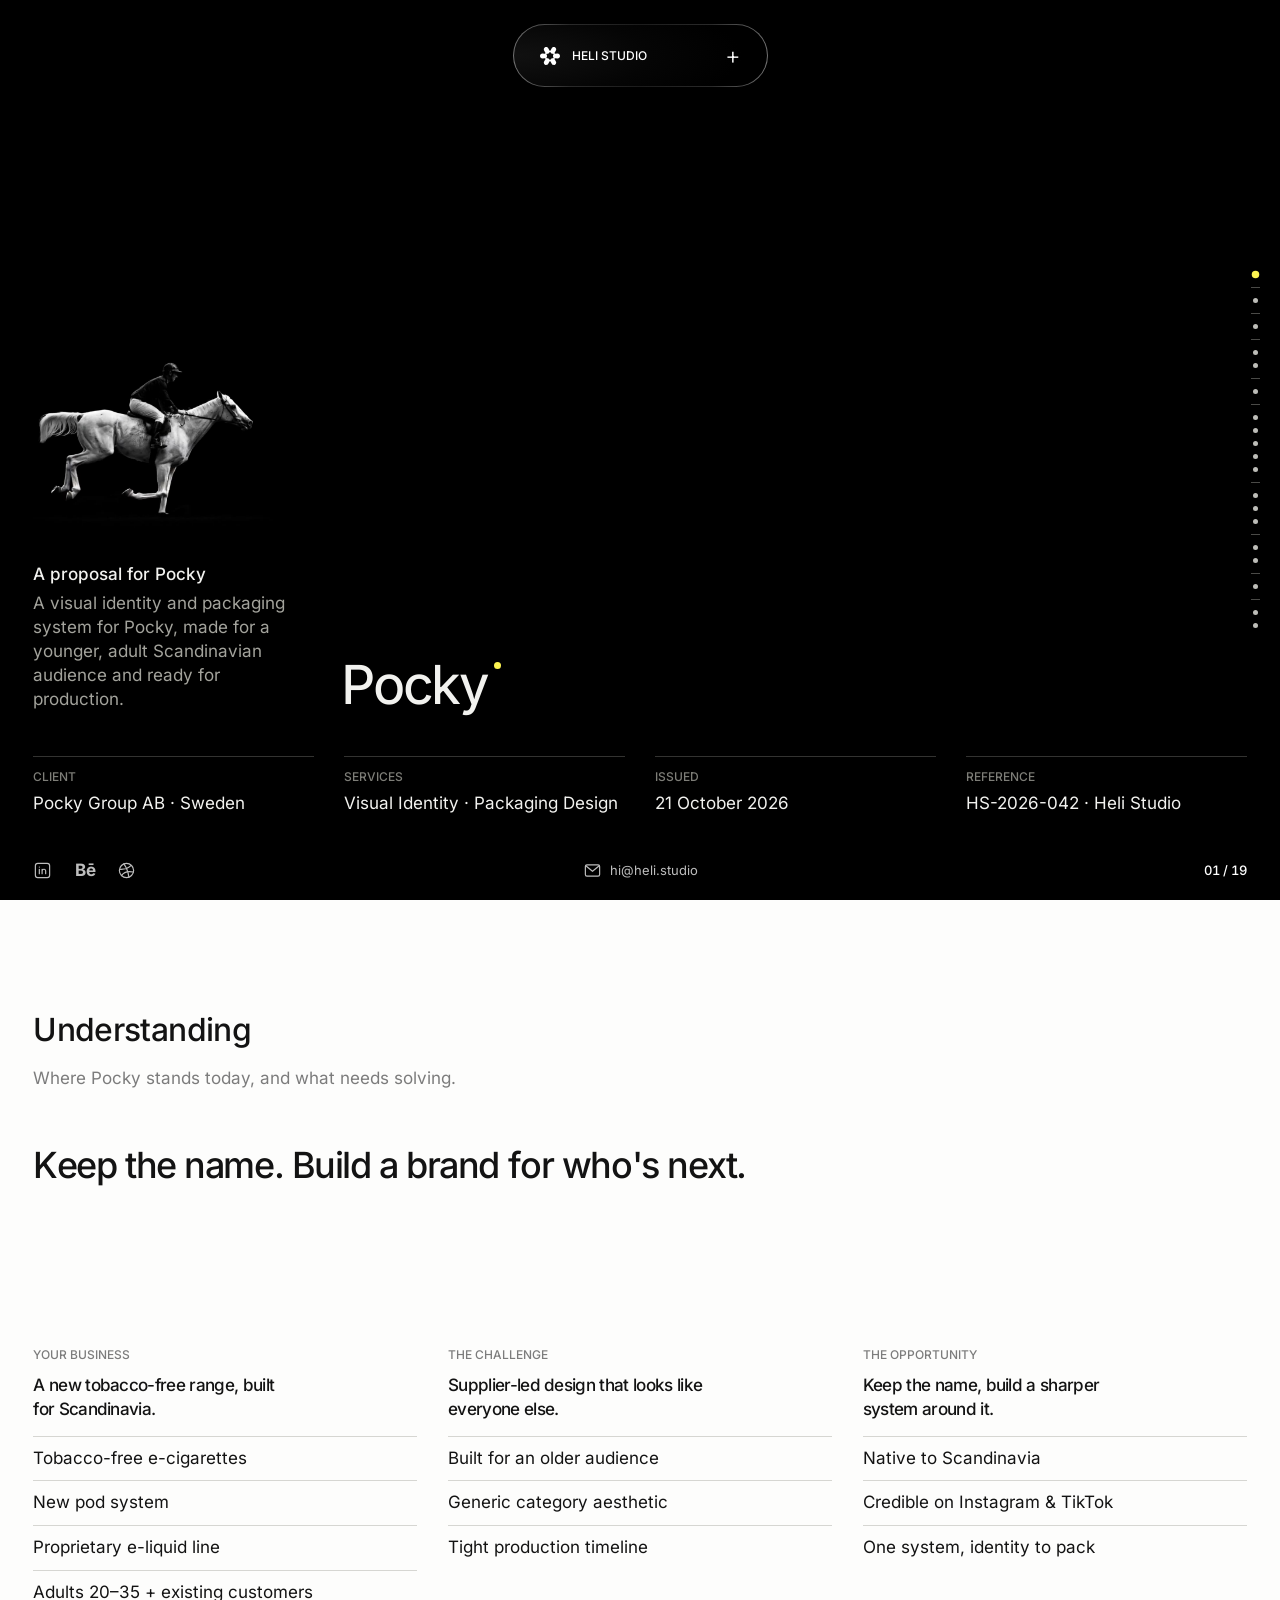
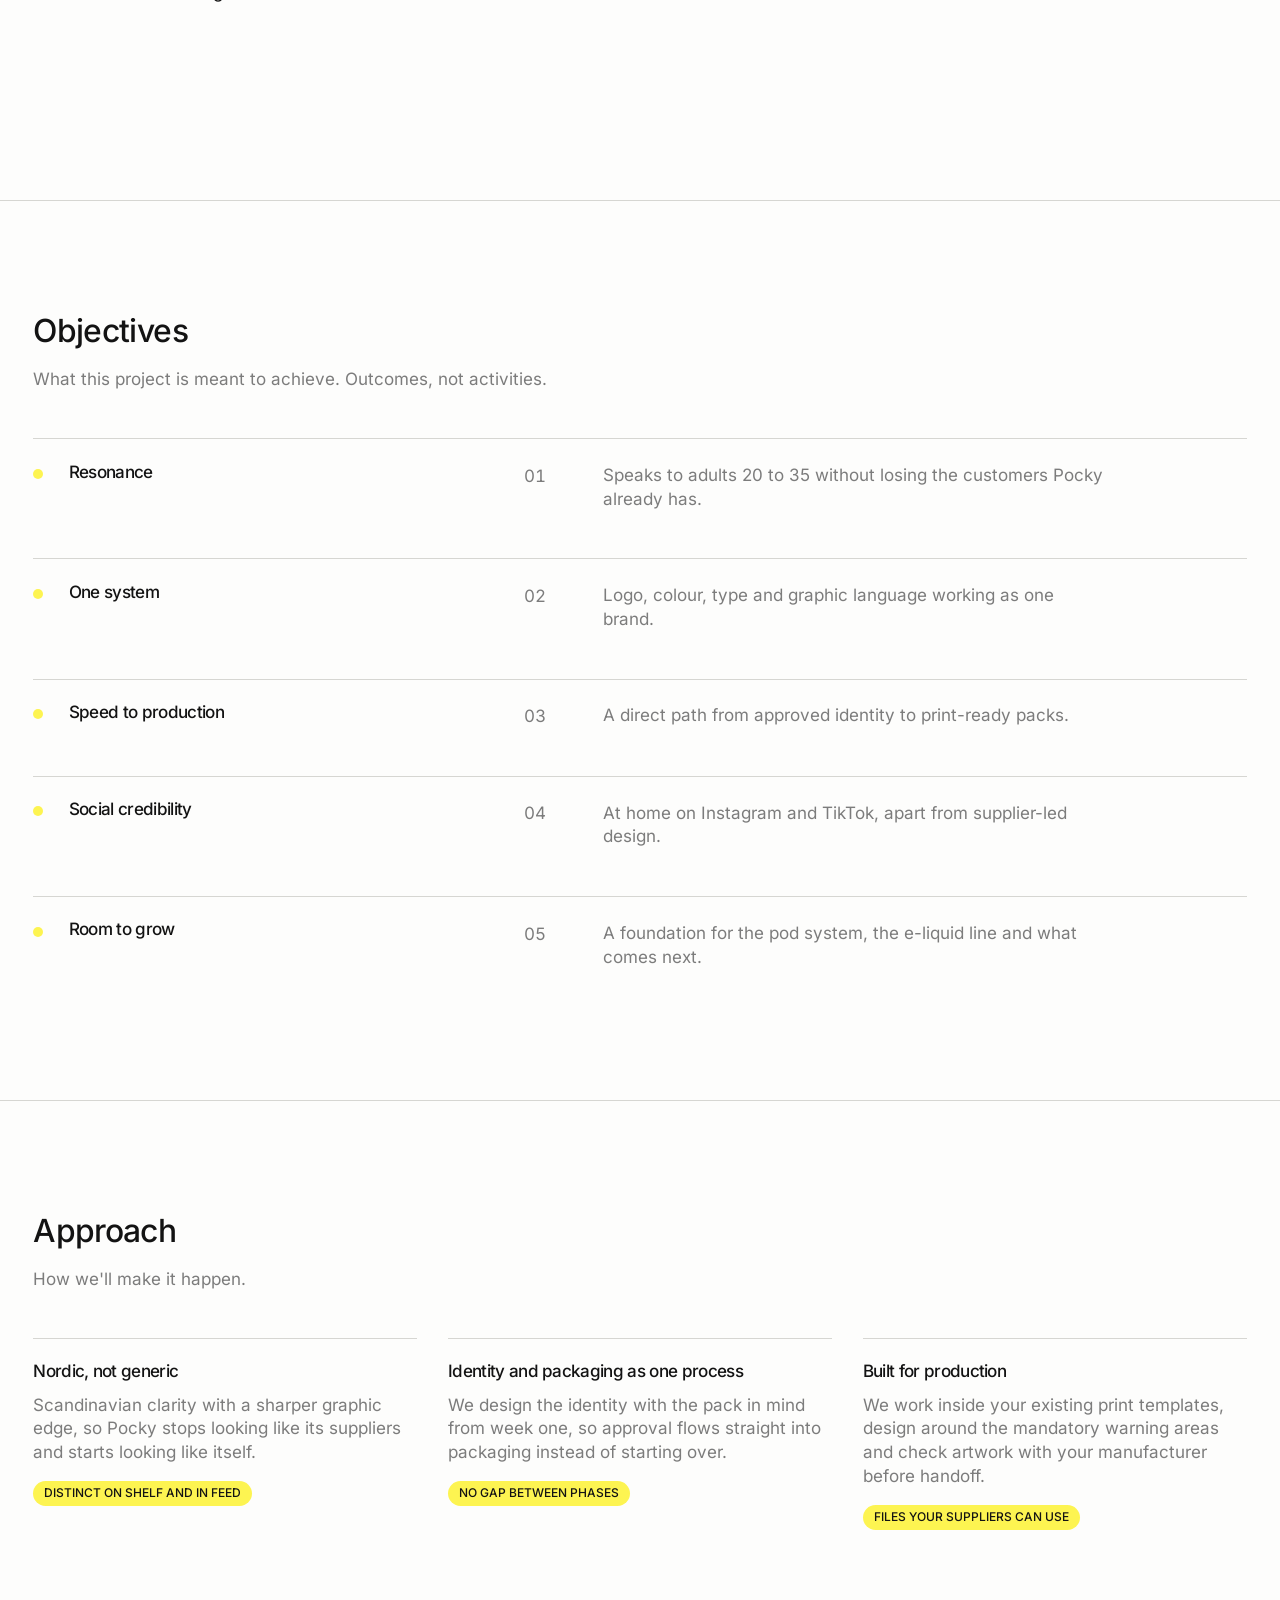
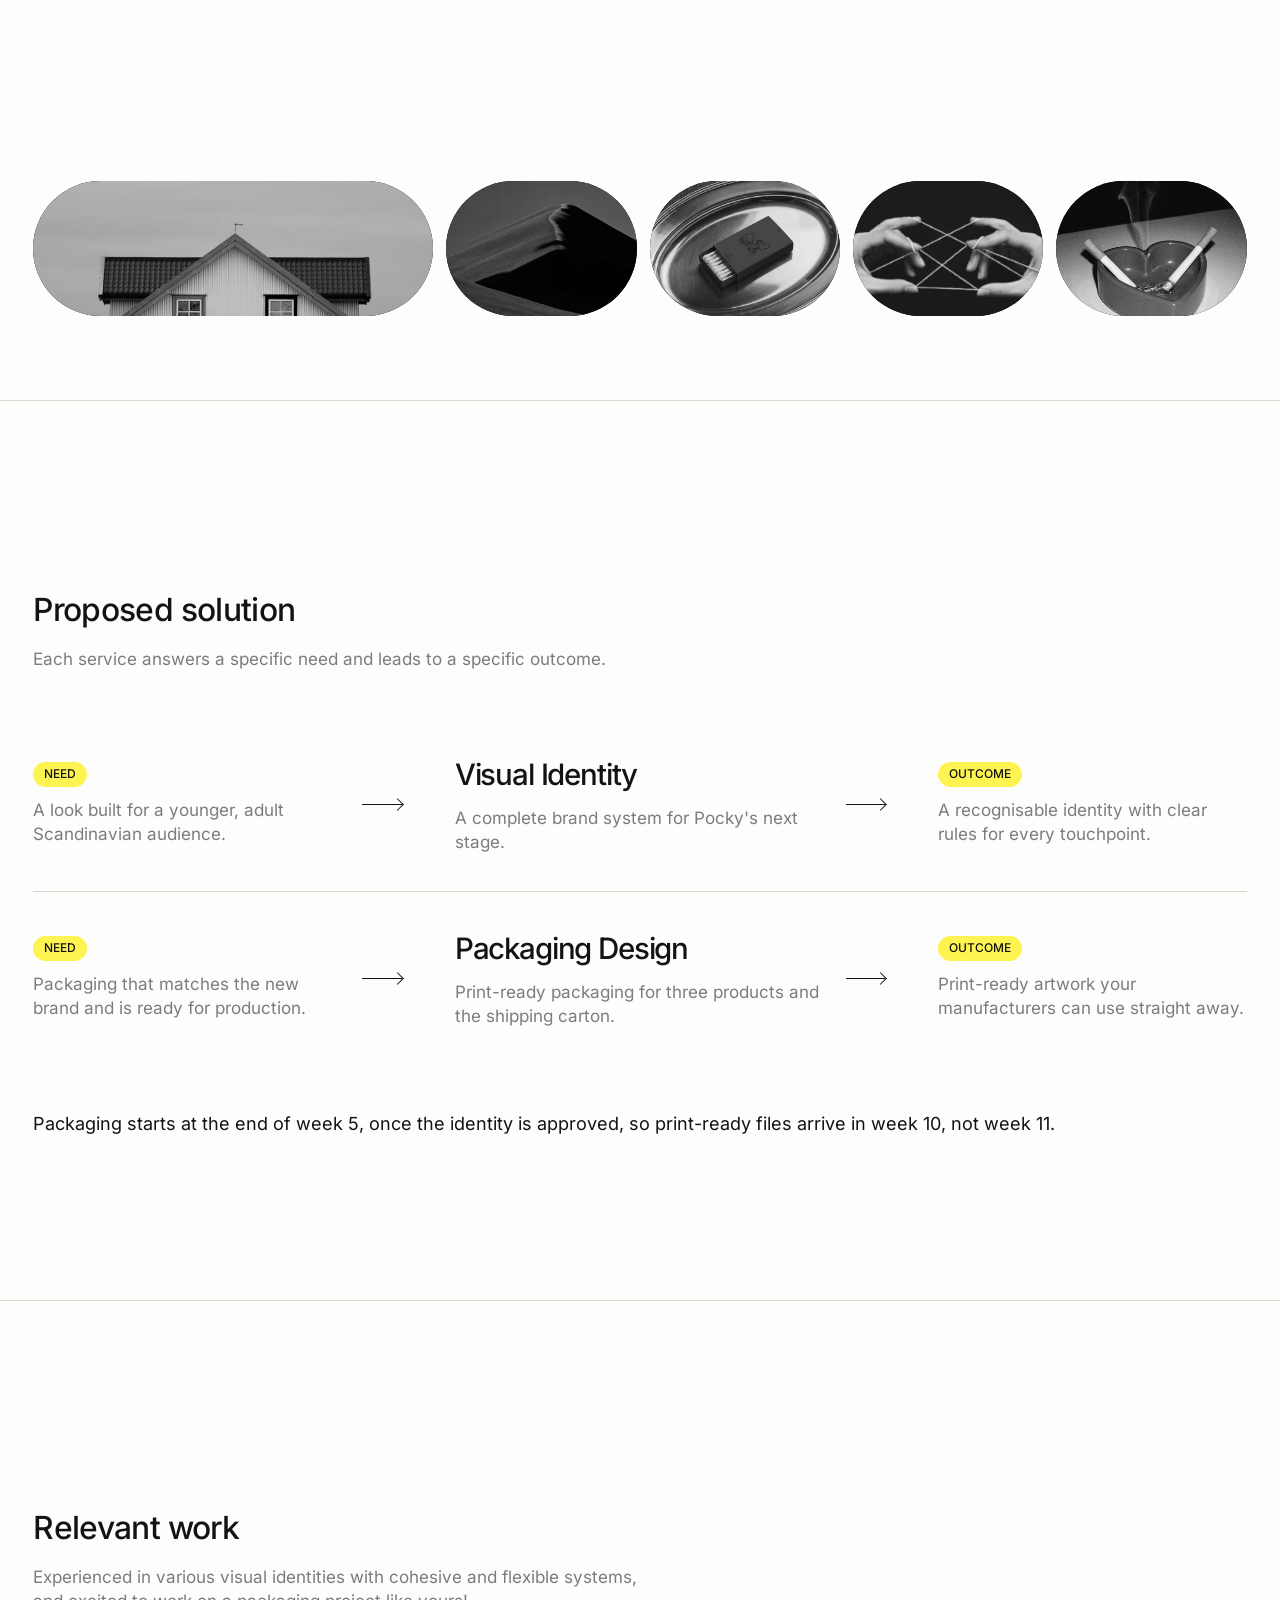
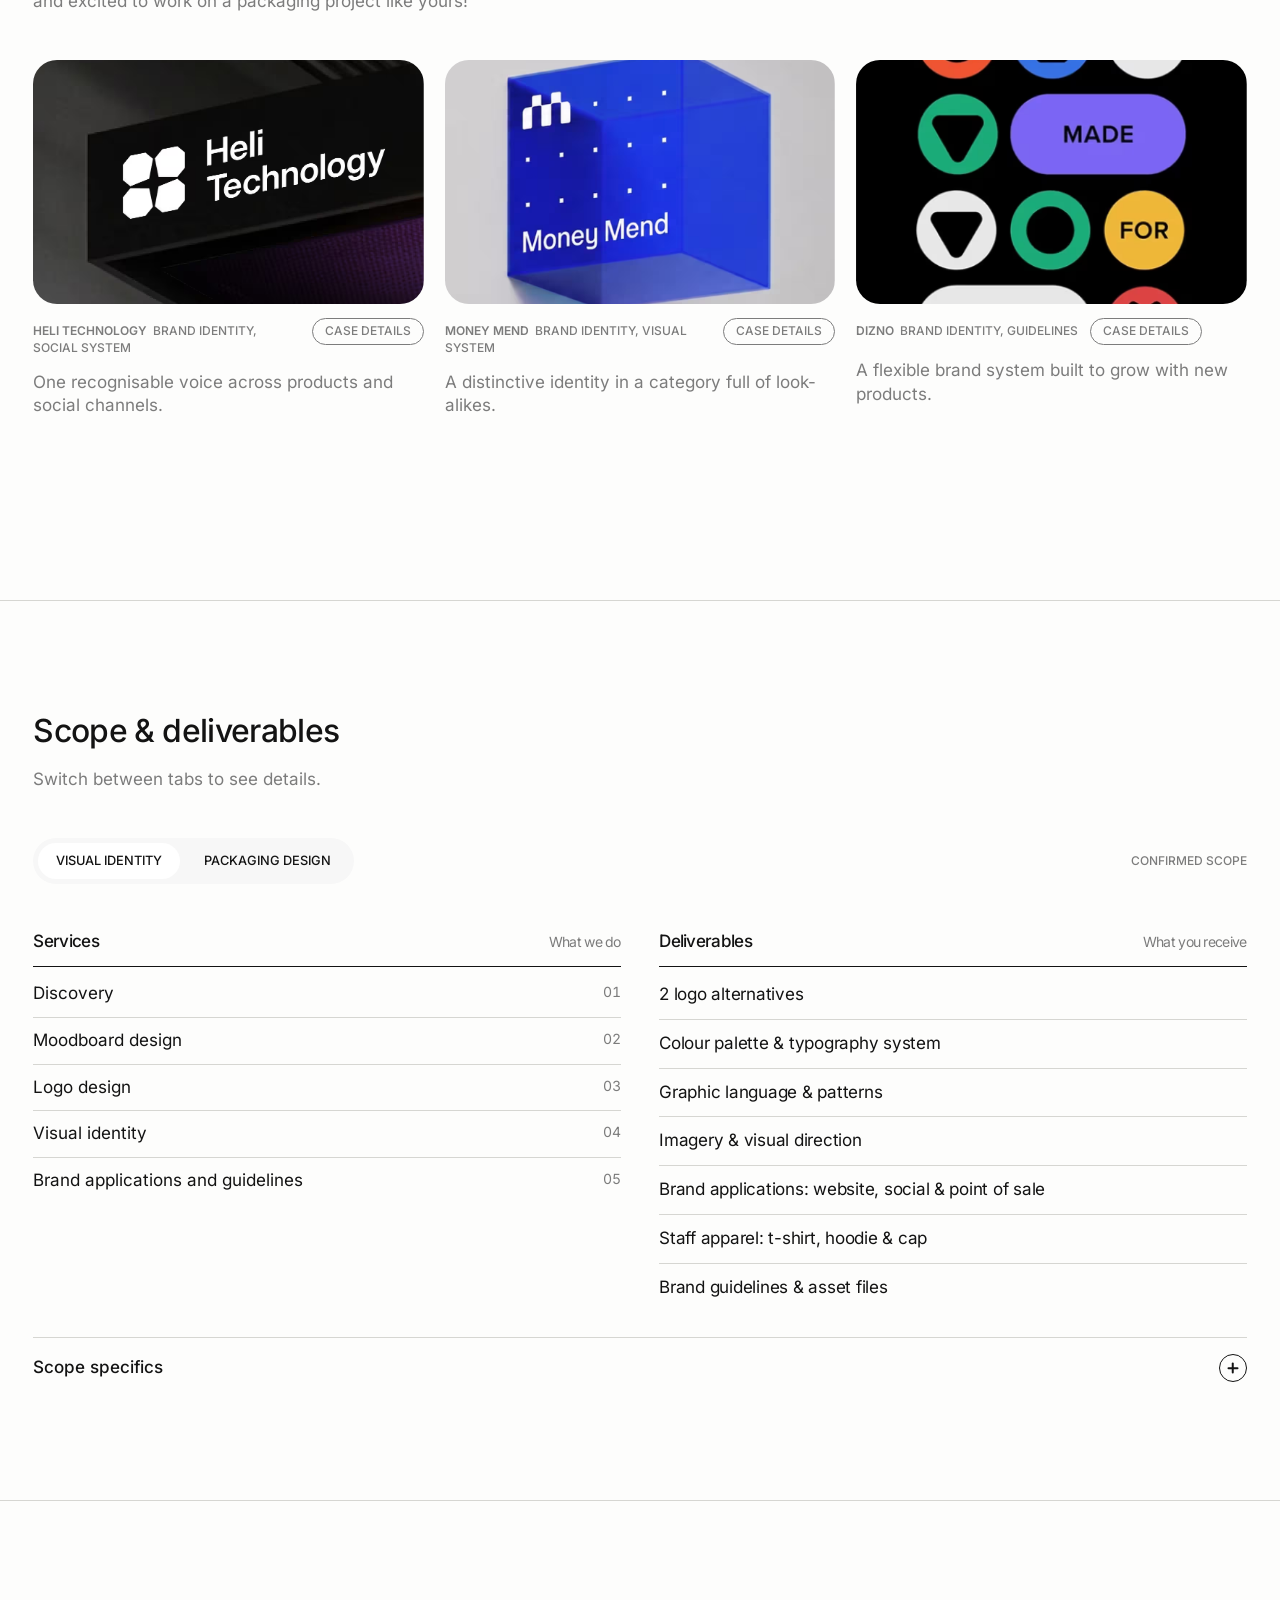
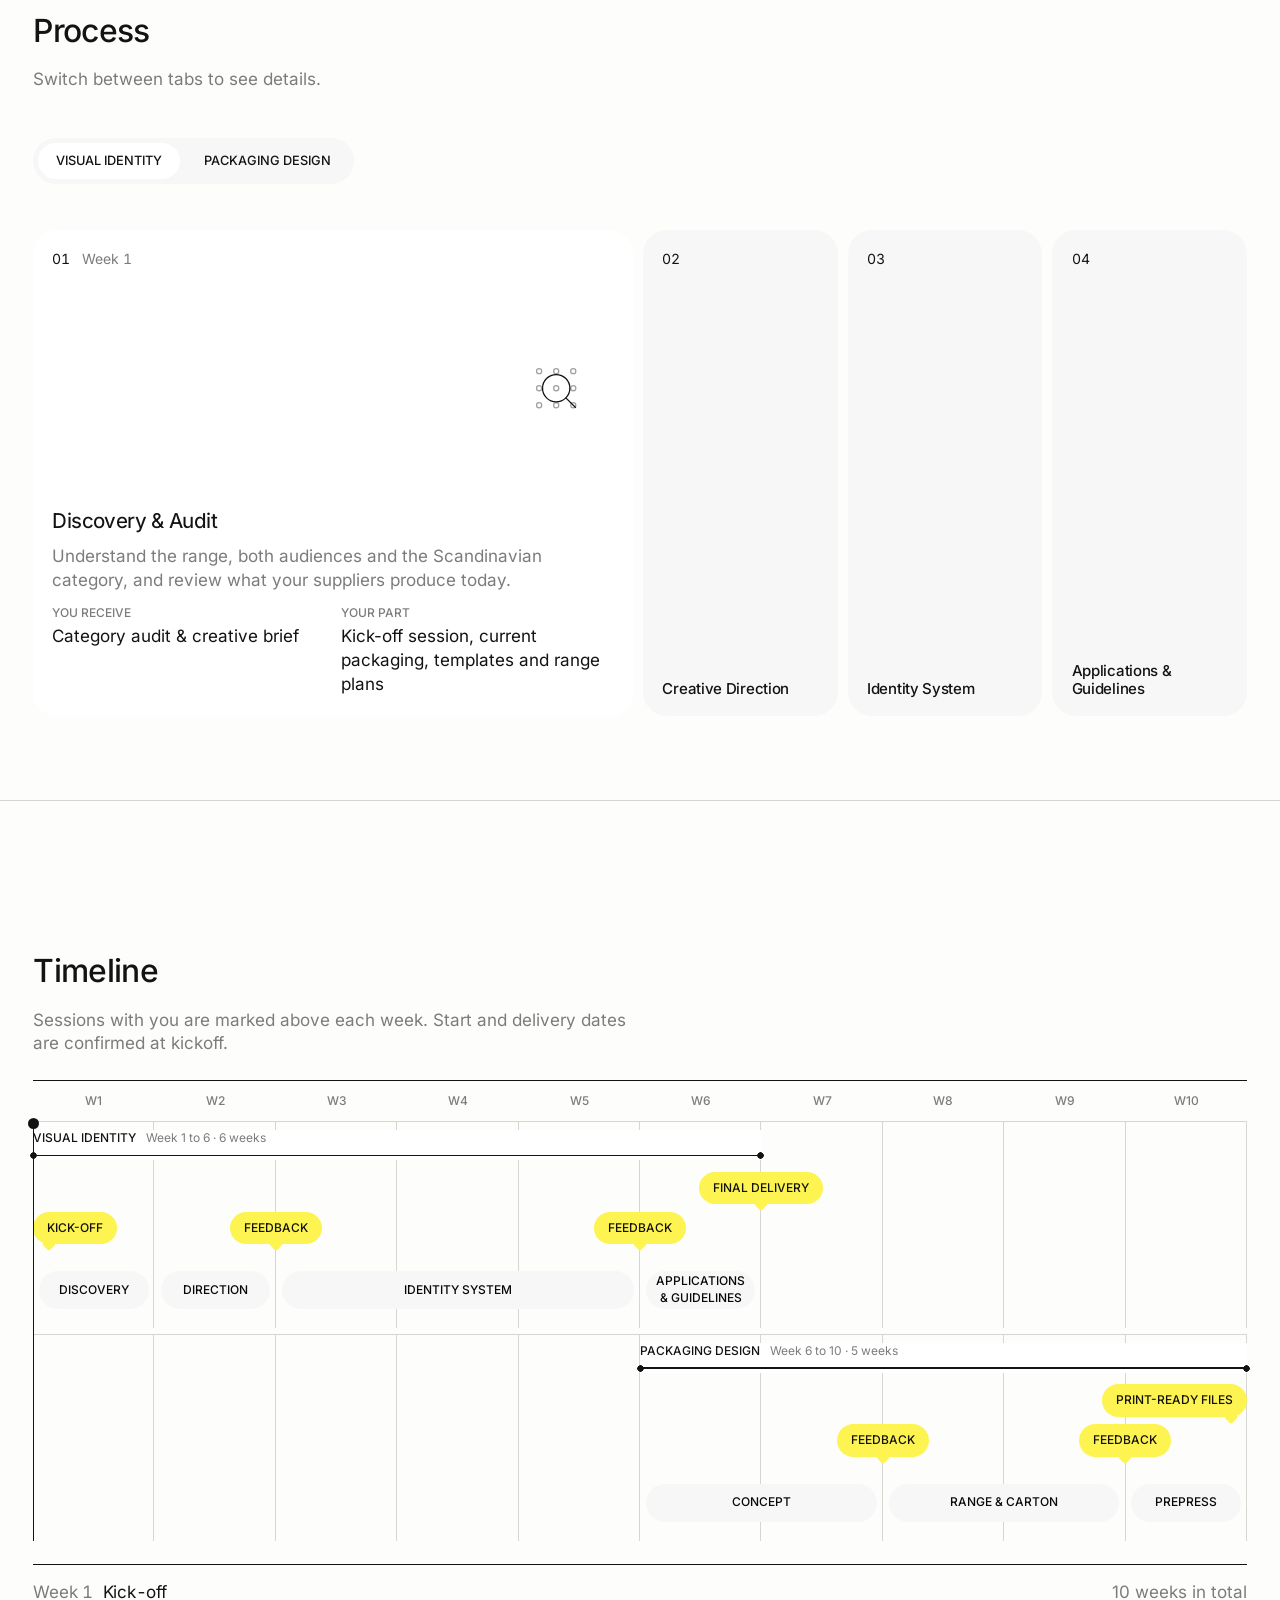
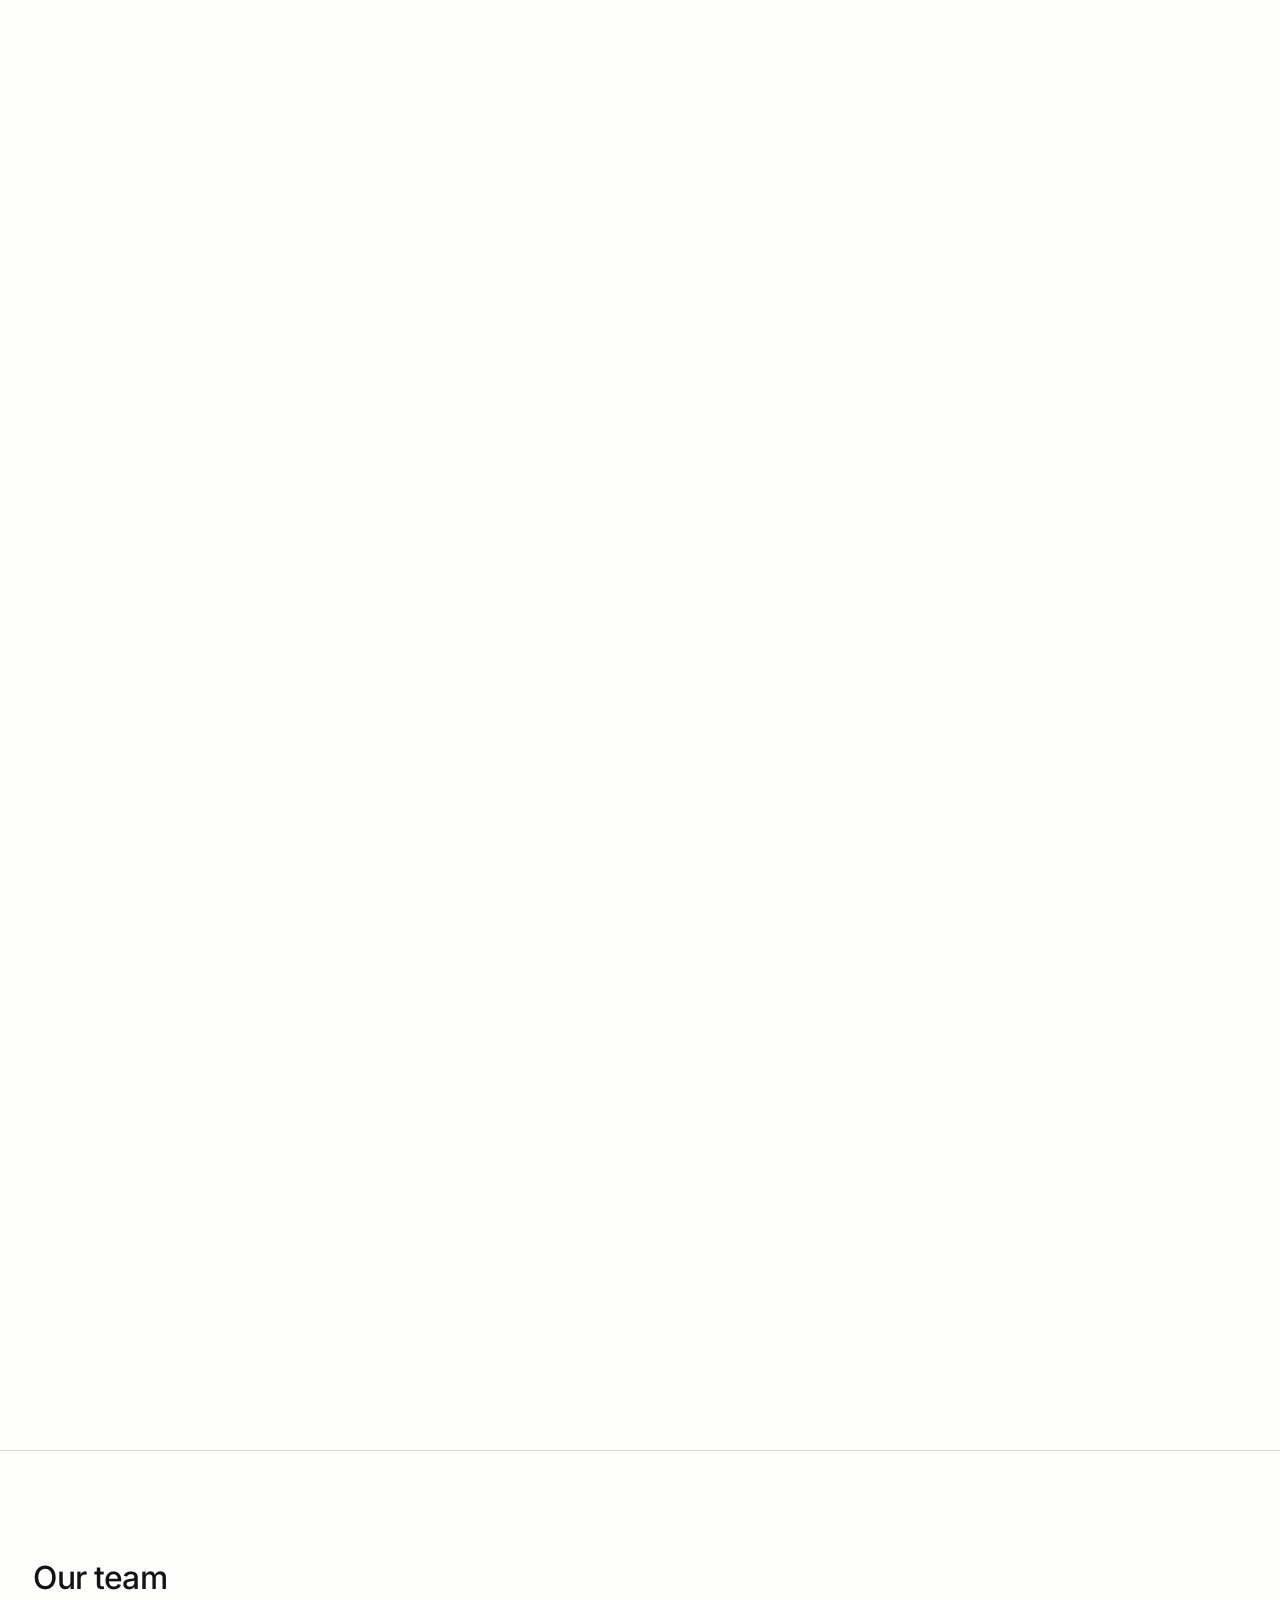
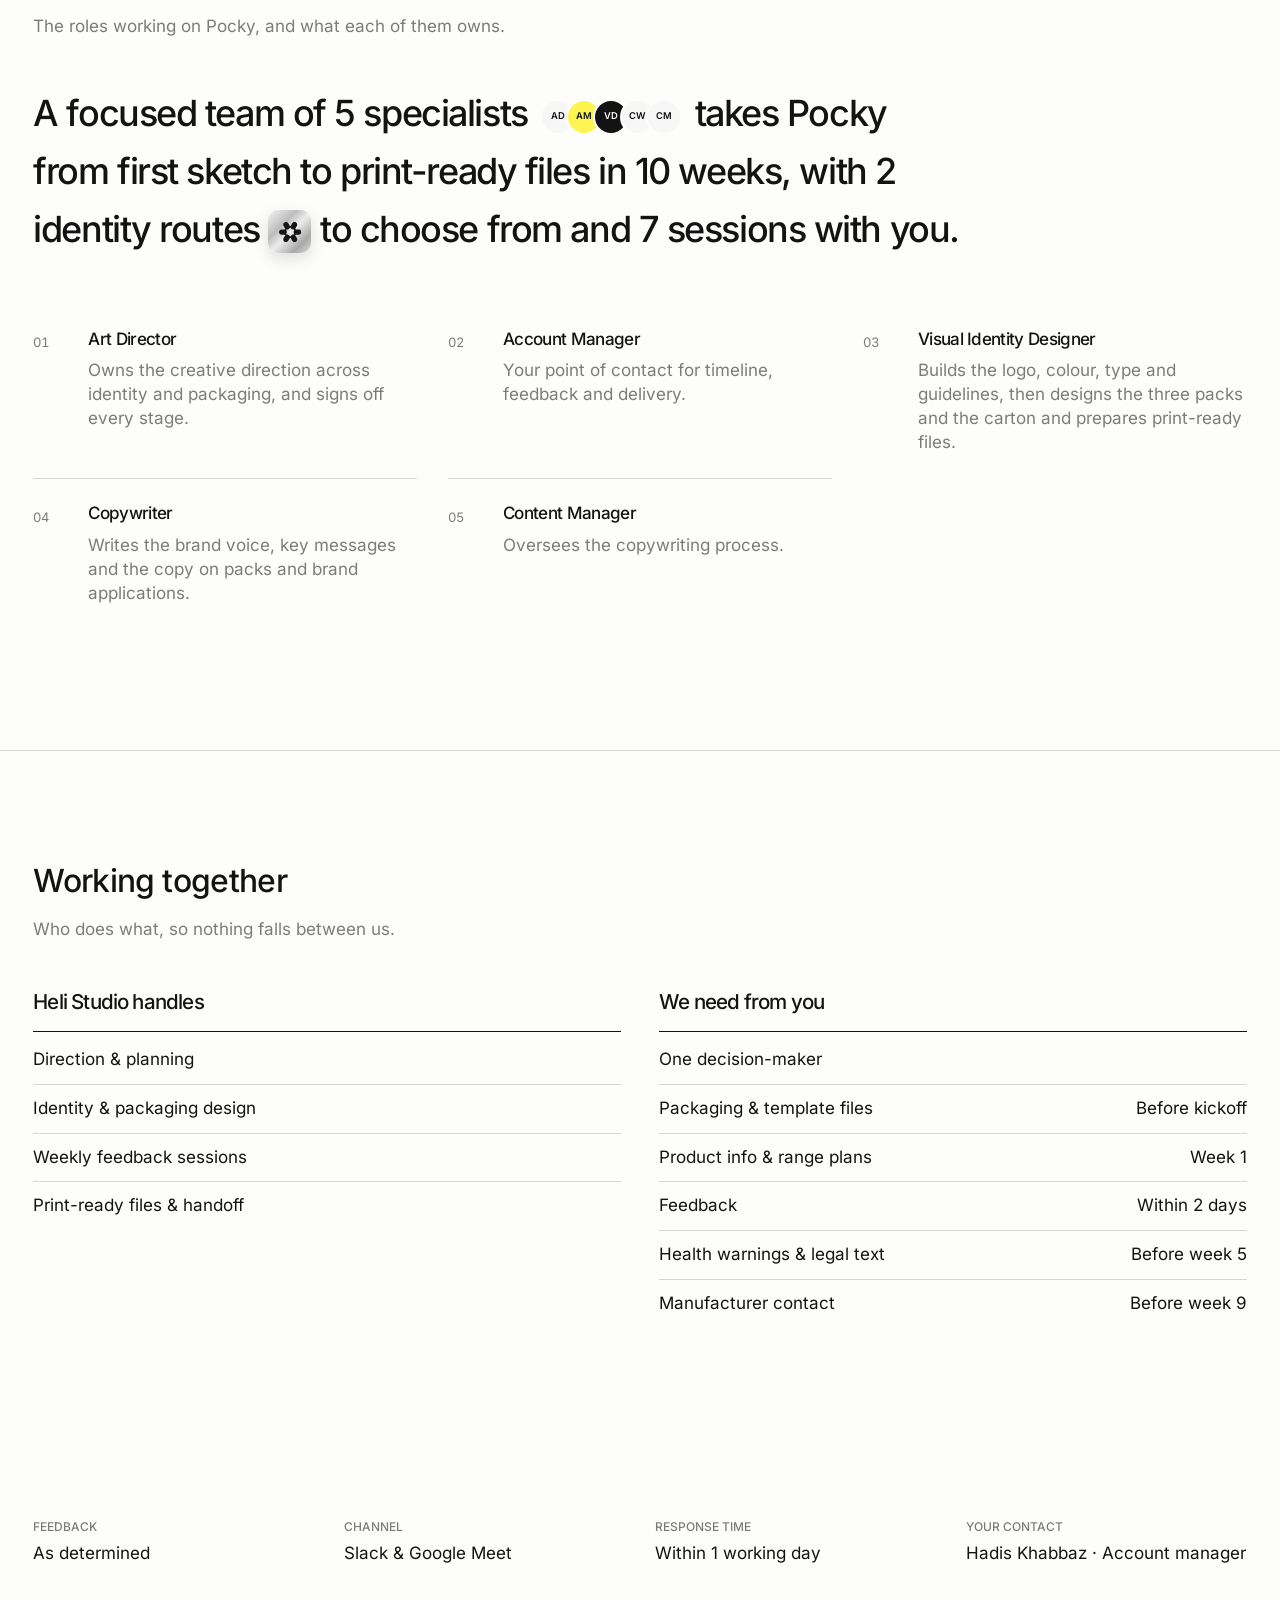
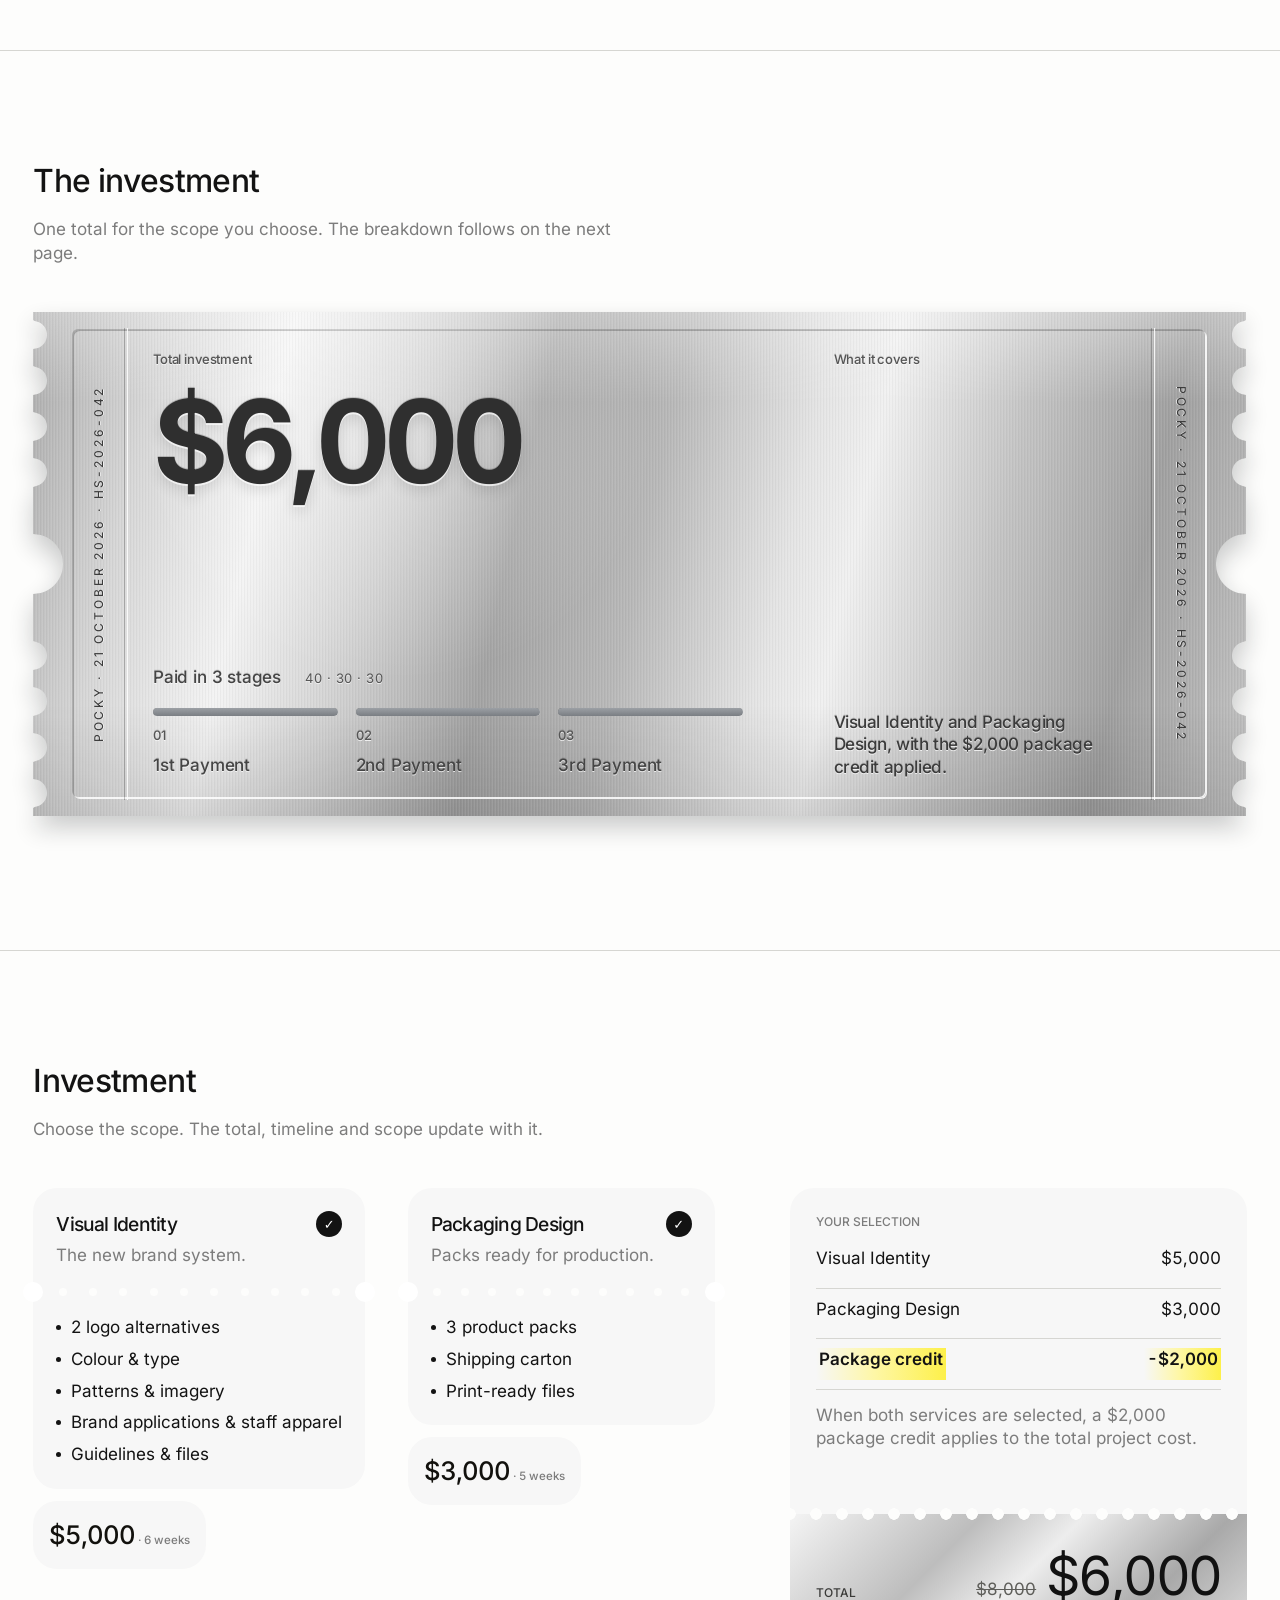
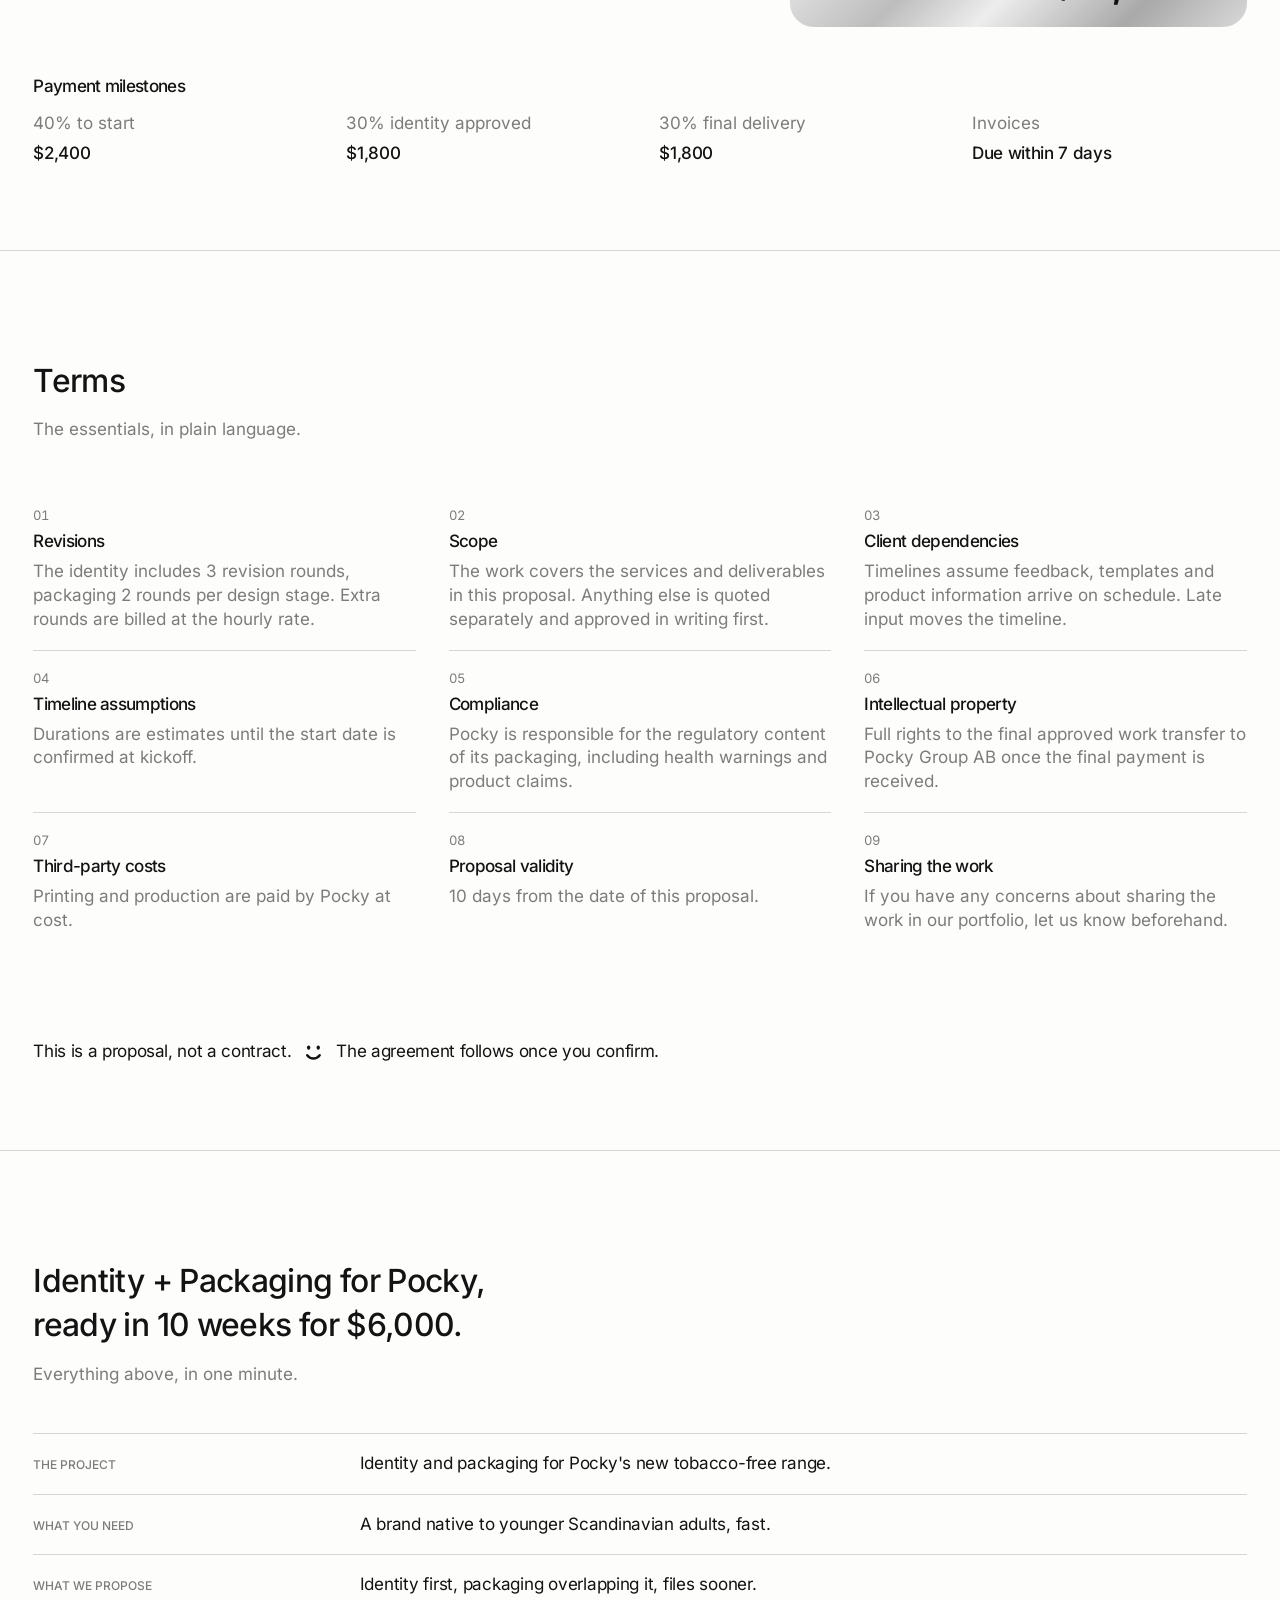
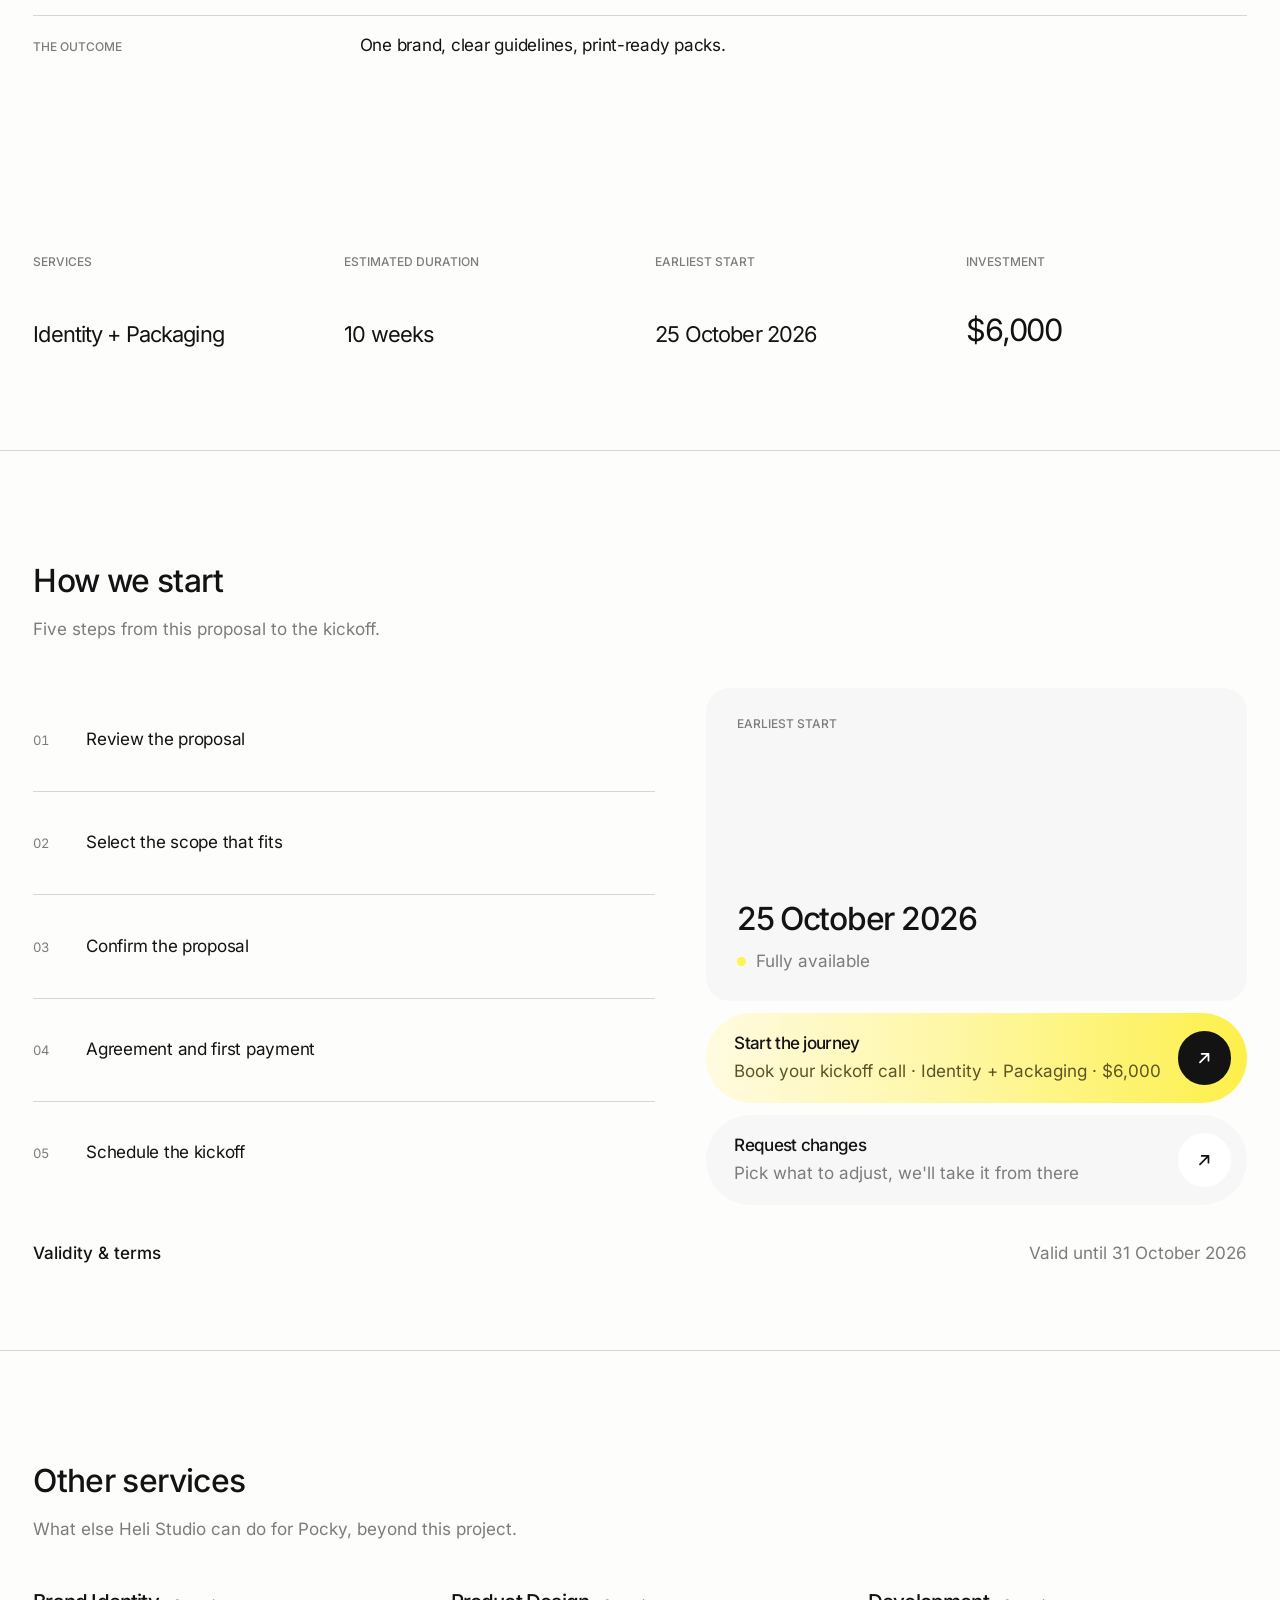
==== commit e6e11f6f: "Center team, work and solution content vertically Co-Authored-By: Claude Opus 5.5 <noreply@anthropic" ====
--- a/heli-proposal/index.html
+++ b/heli-proposal/index.html
@@ -1769,7 +1769,10 @@
 @media (max-width:760px){.ms{grid-template-columns:1fr 1fr}}
 .collab li:last-child{border-bottom:0}
 .cadence .rule{border-top:0!important;padding-top:0!important}
-#team{min-height:100svh!important;padding-top:var(--pad-top)!important}
+#team{min-height:100svh!important;padding-top:var(--pad-top)!important;justify-content:center!important}
+#team .team.grow{flex:0 0 auto!important}
+#work,#solution{justify-content:center!important}
+#solution>.sol,#solution>.seq,#work>.cases{flex:0 0 auto!important}
 .t-hint{position:absolute;left:clamp(18px,2vw,28px);top:24px;font-size:12px;font-weight:500;text-transform:uppercase;color:#5E5E5A;opacity:0;transition:opacity .3s;pointer-events:none}
 .total:hover .t-hint{opacity:1}
 .t-stub s,.t-stub del{color:#5E5E5A!important}
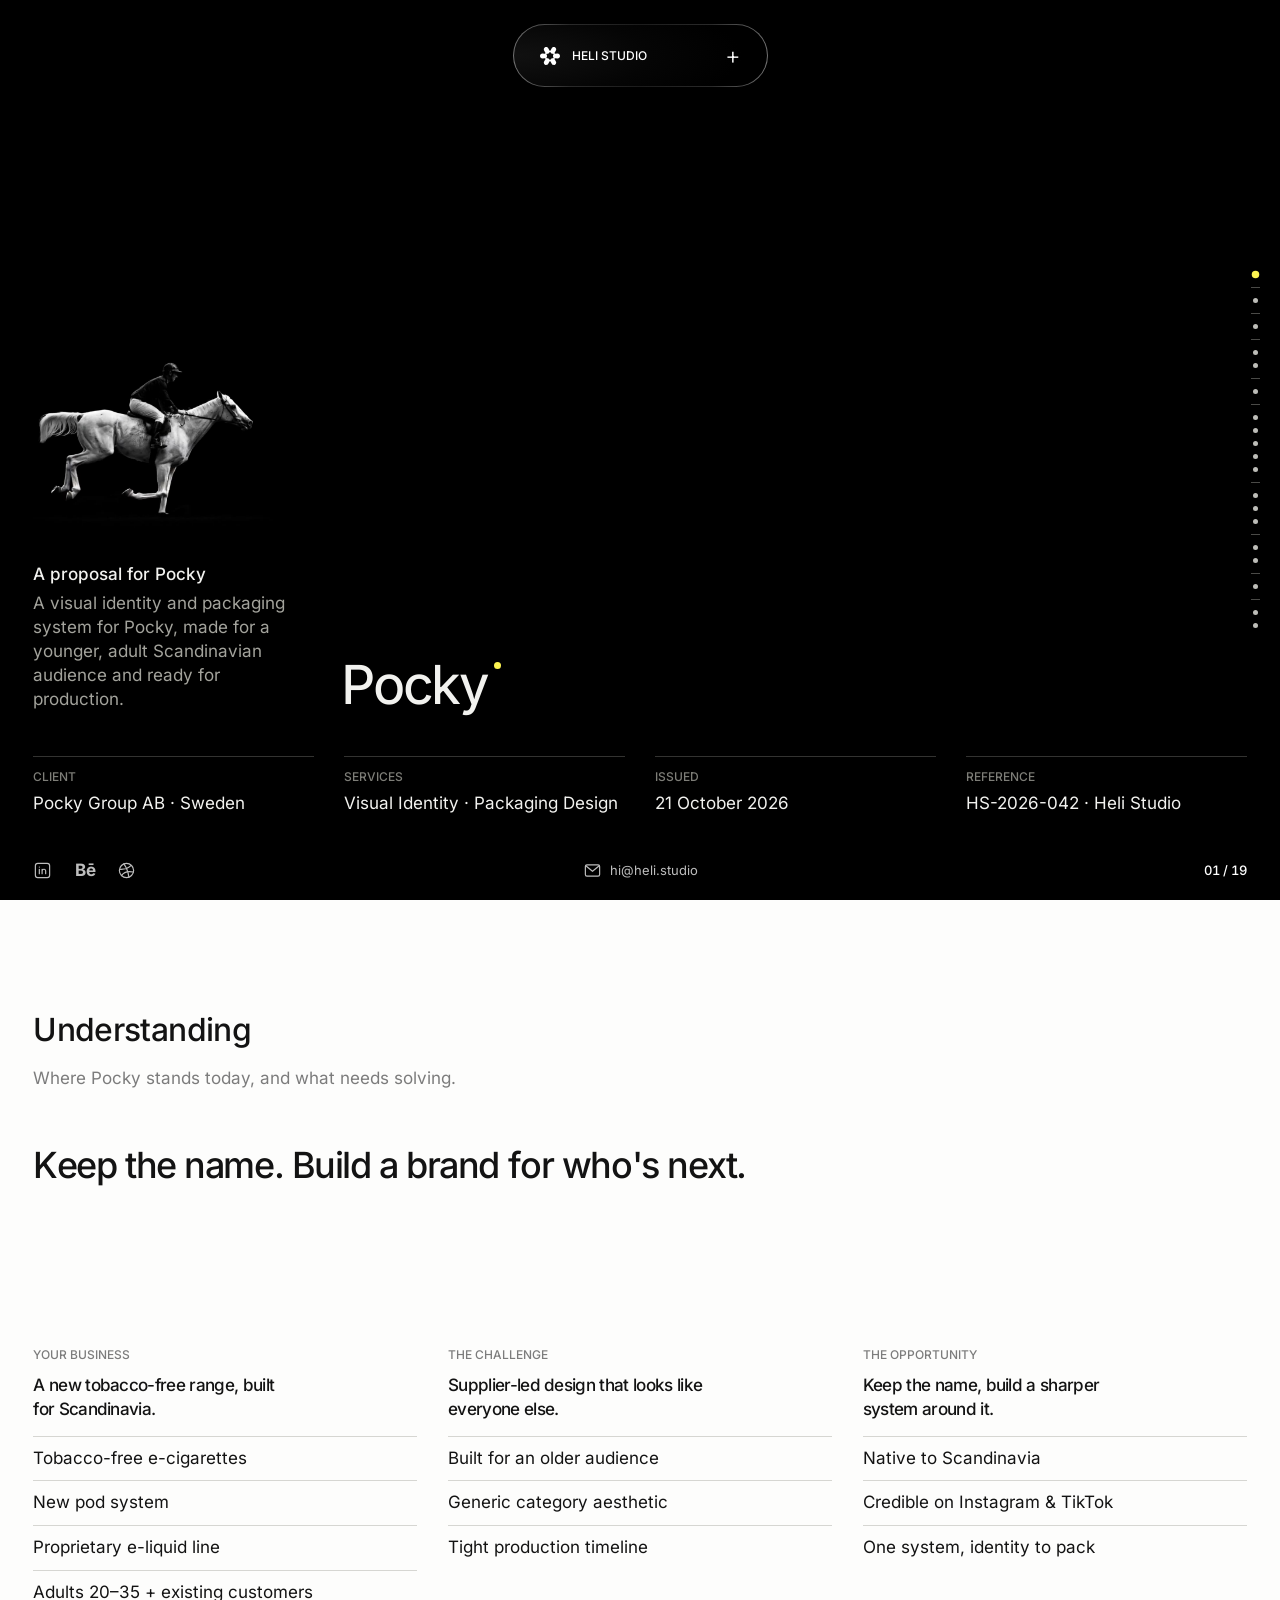
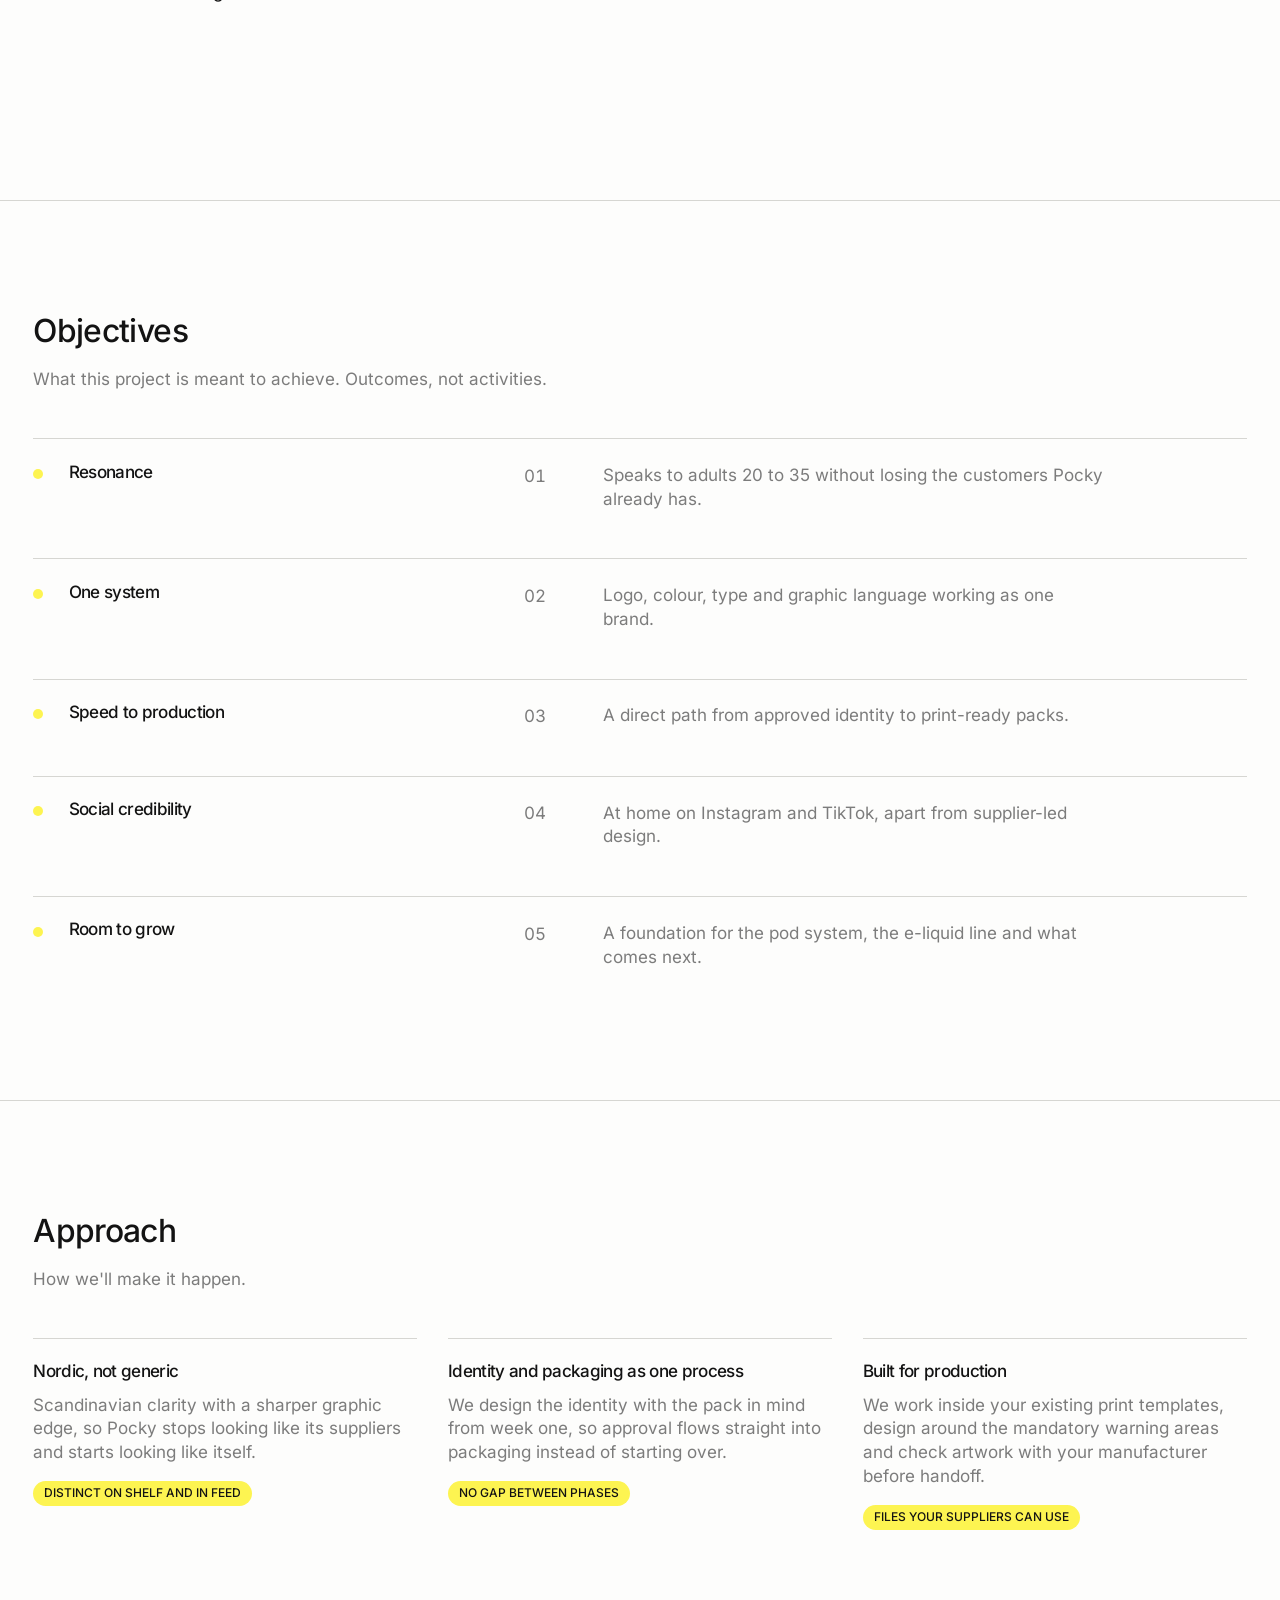
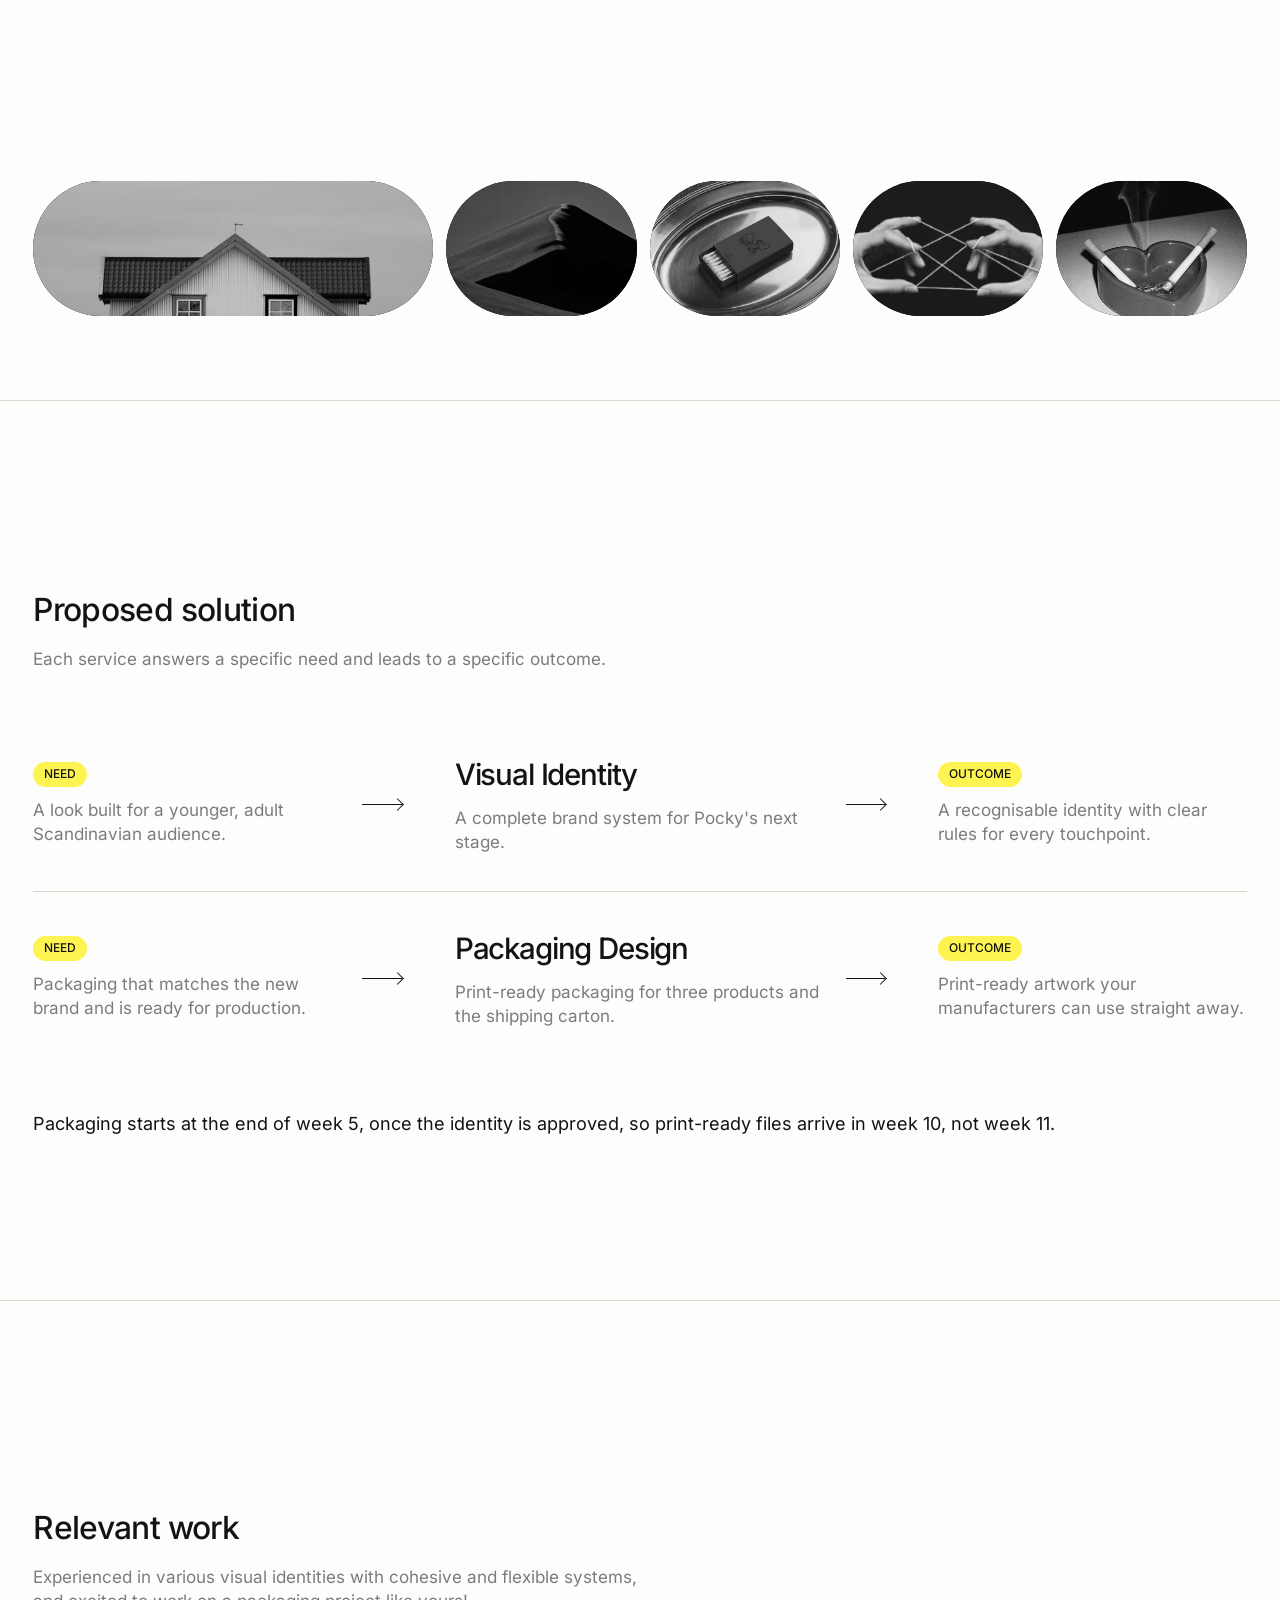
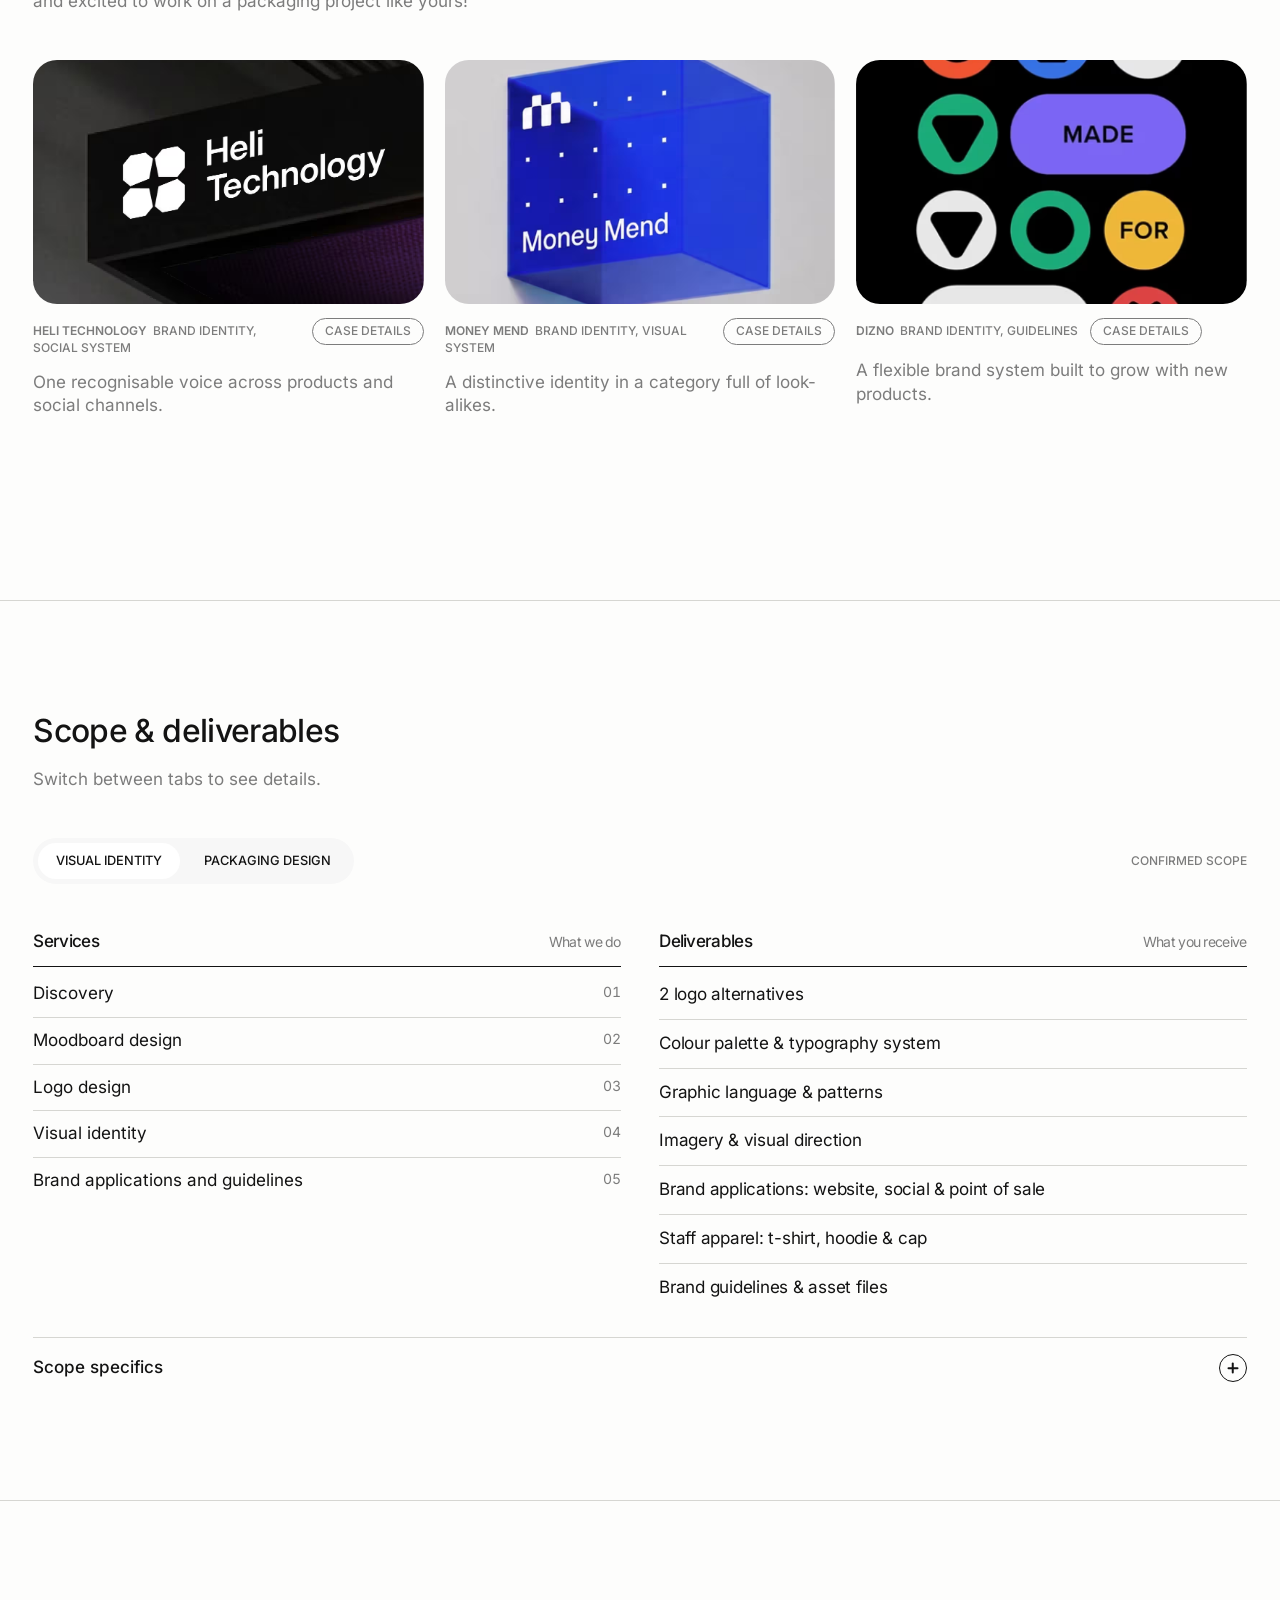
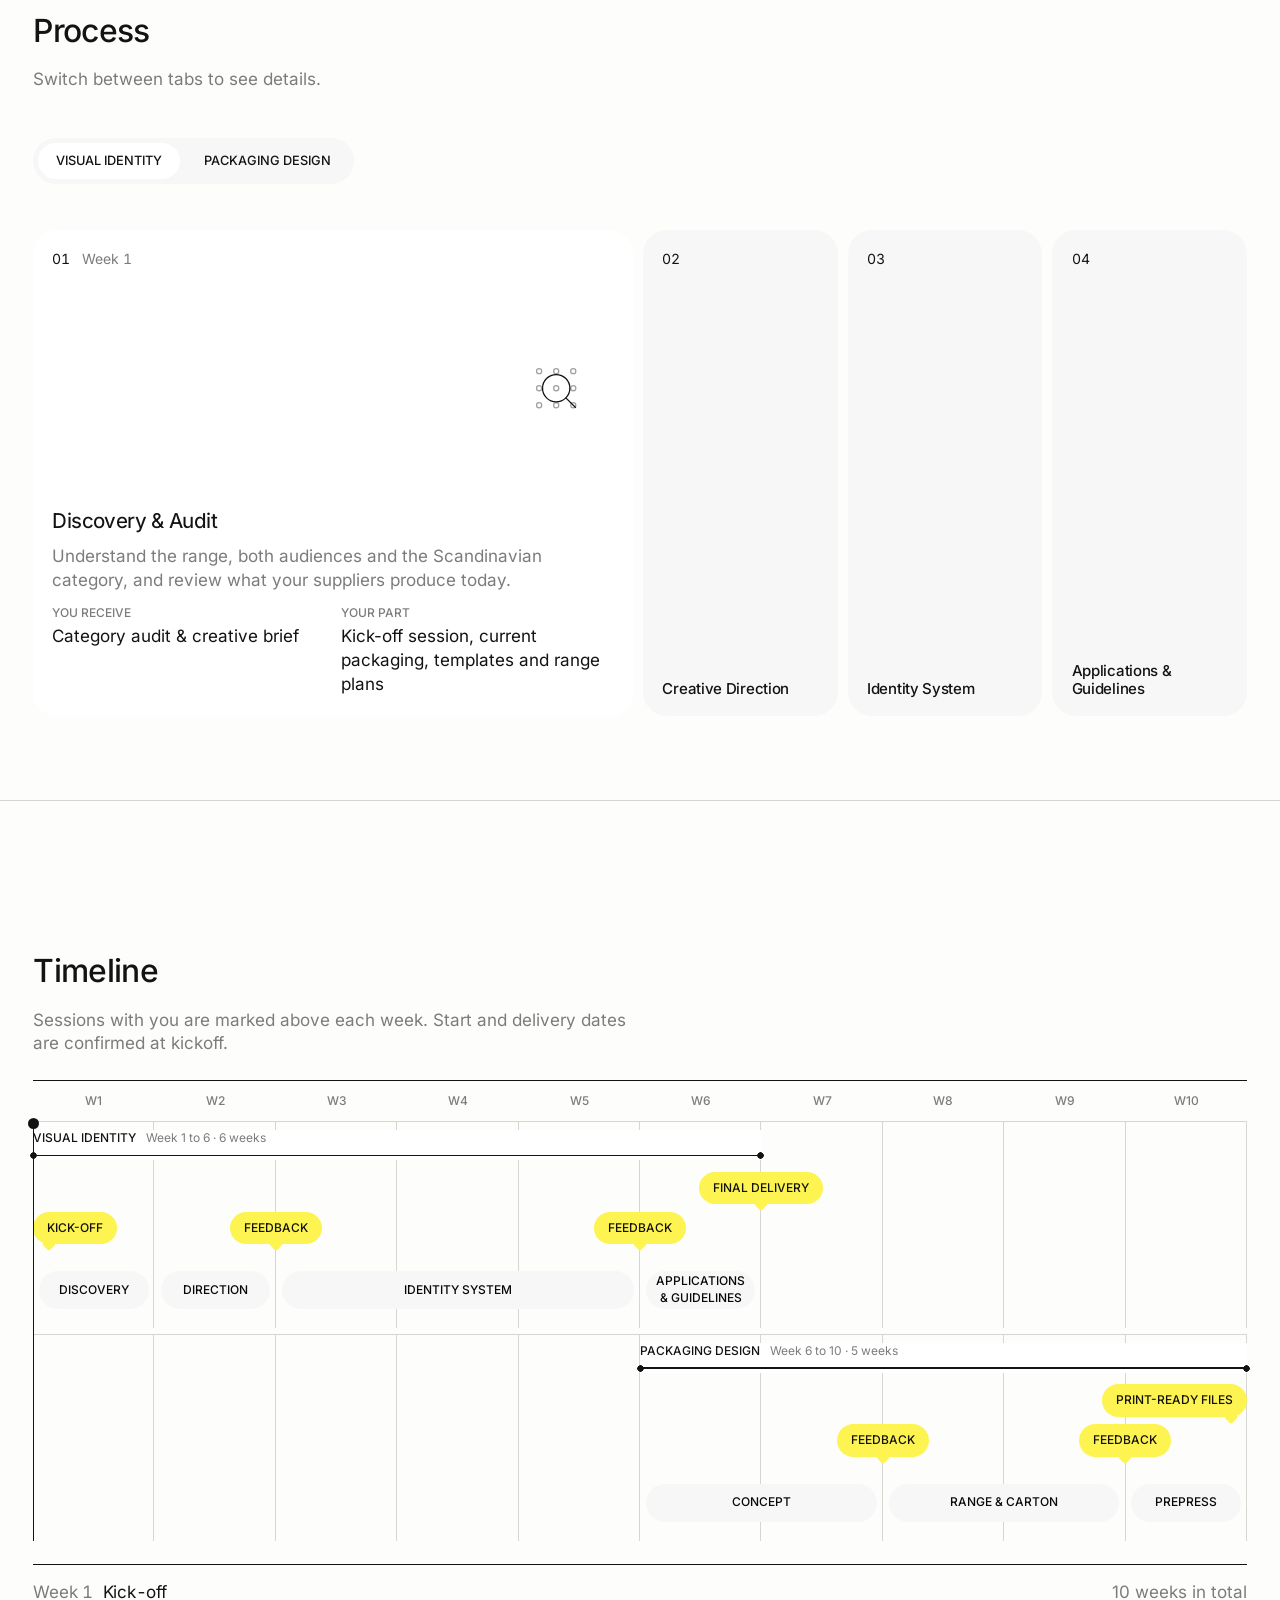
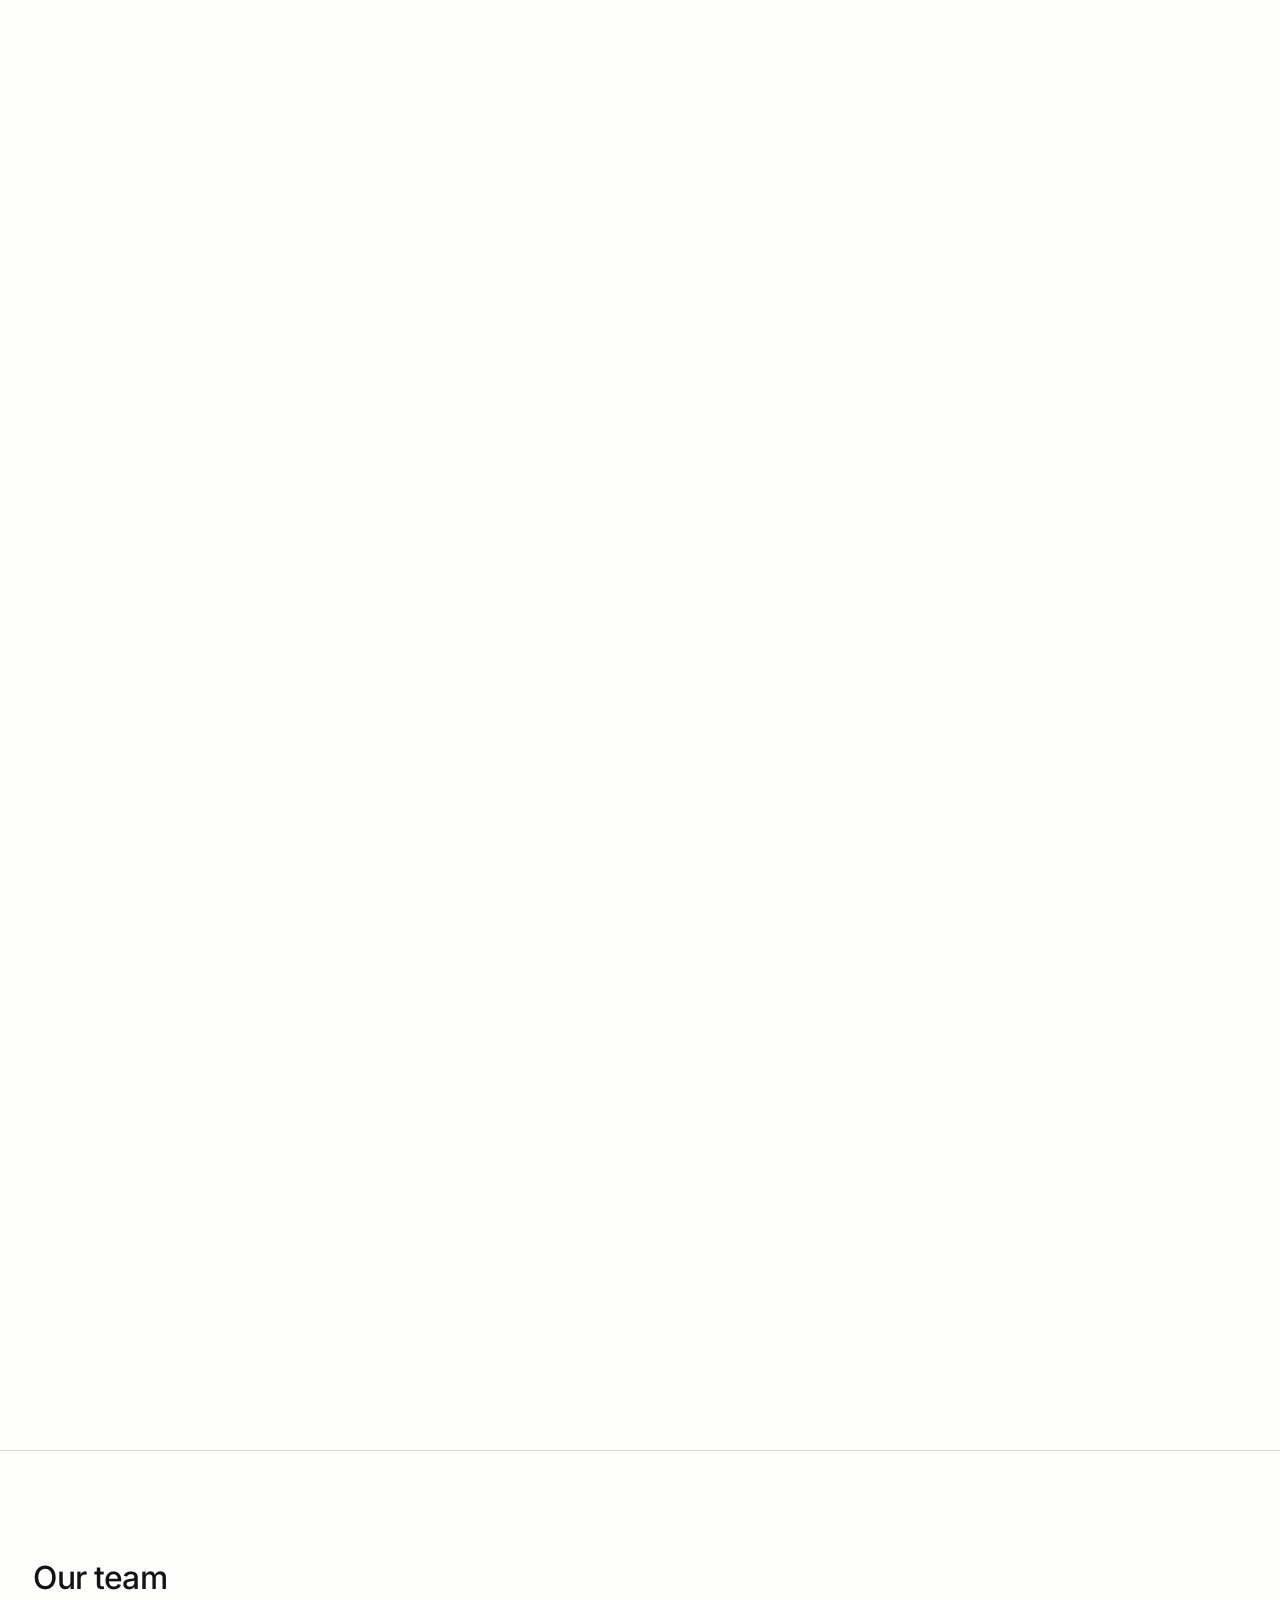
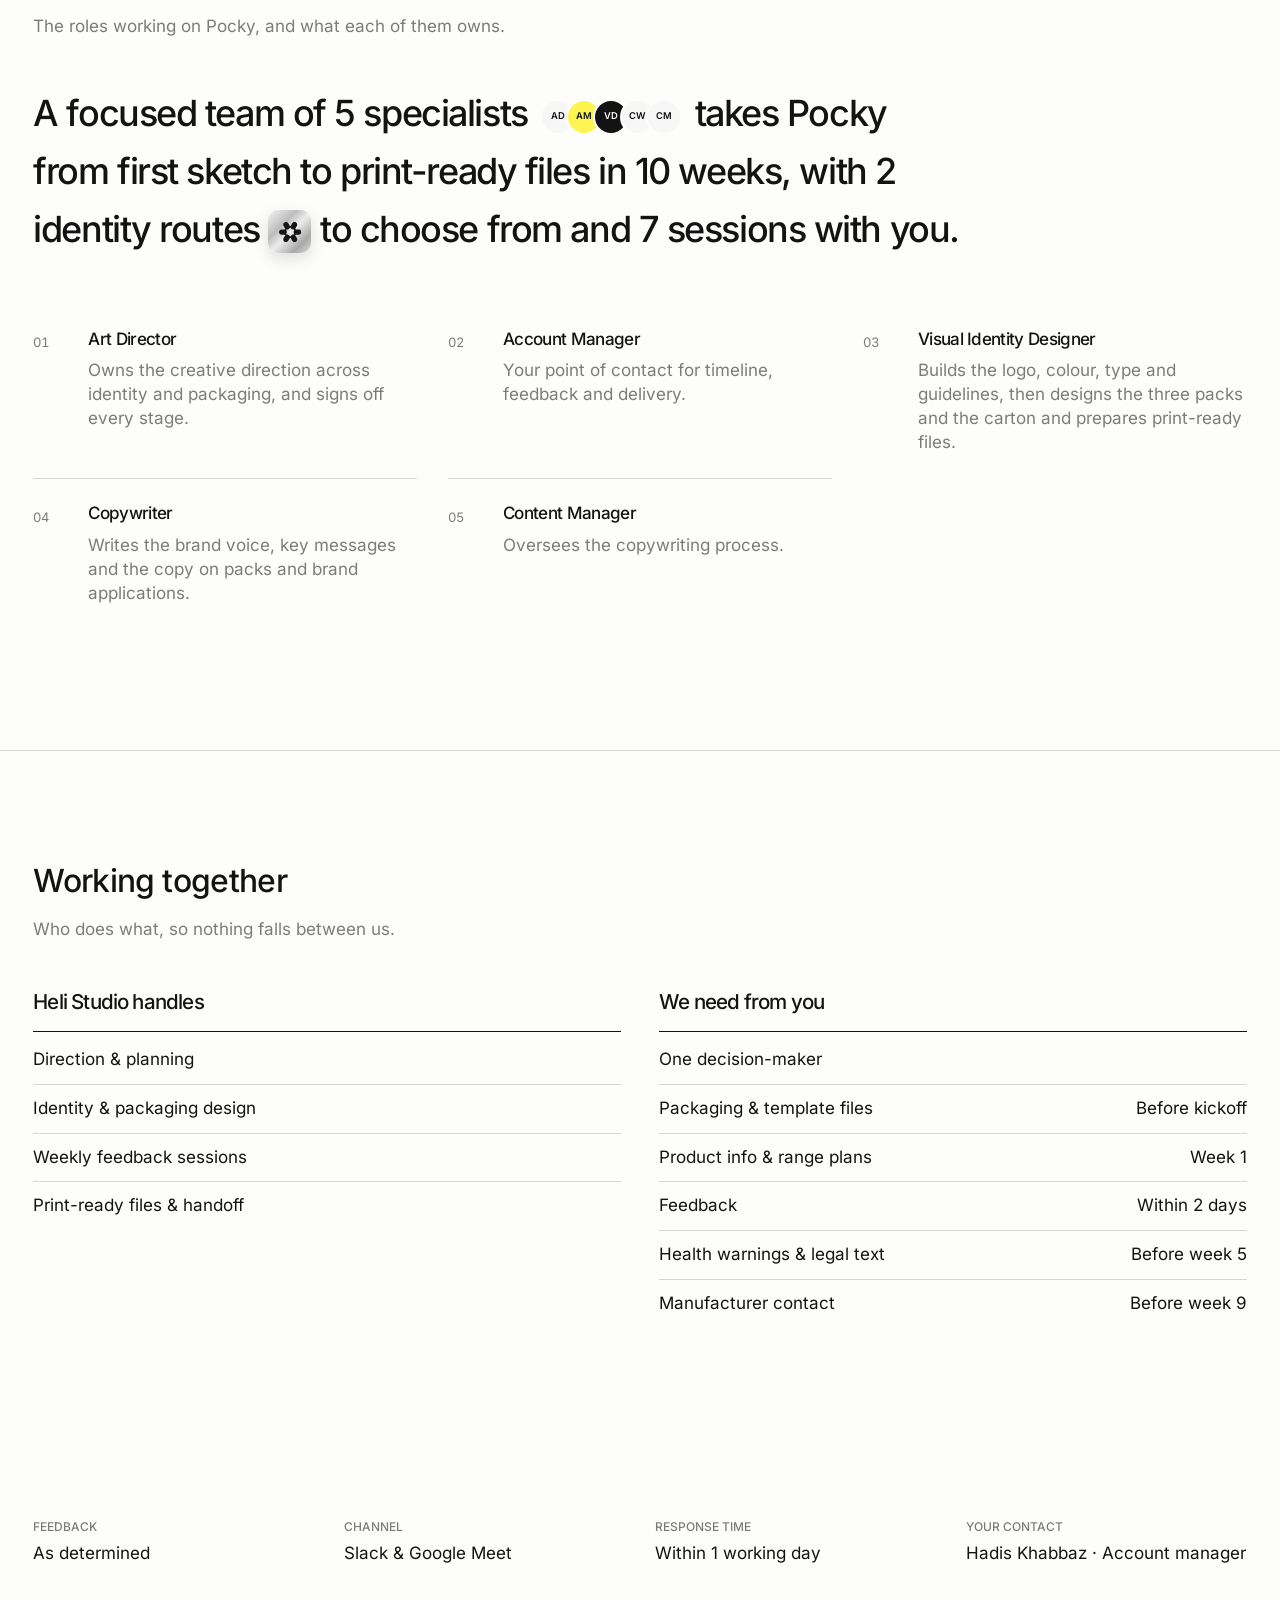
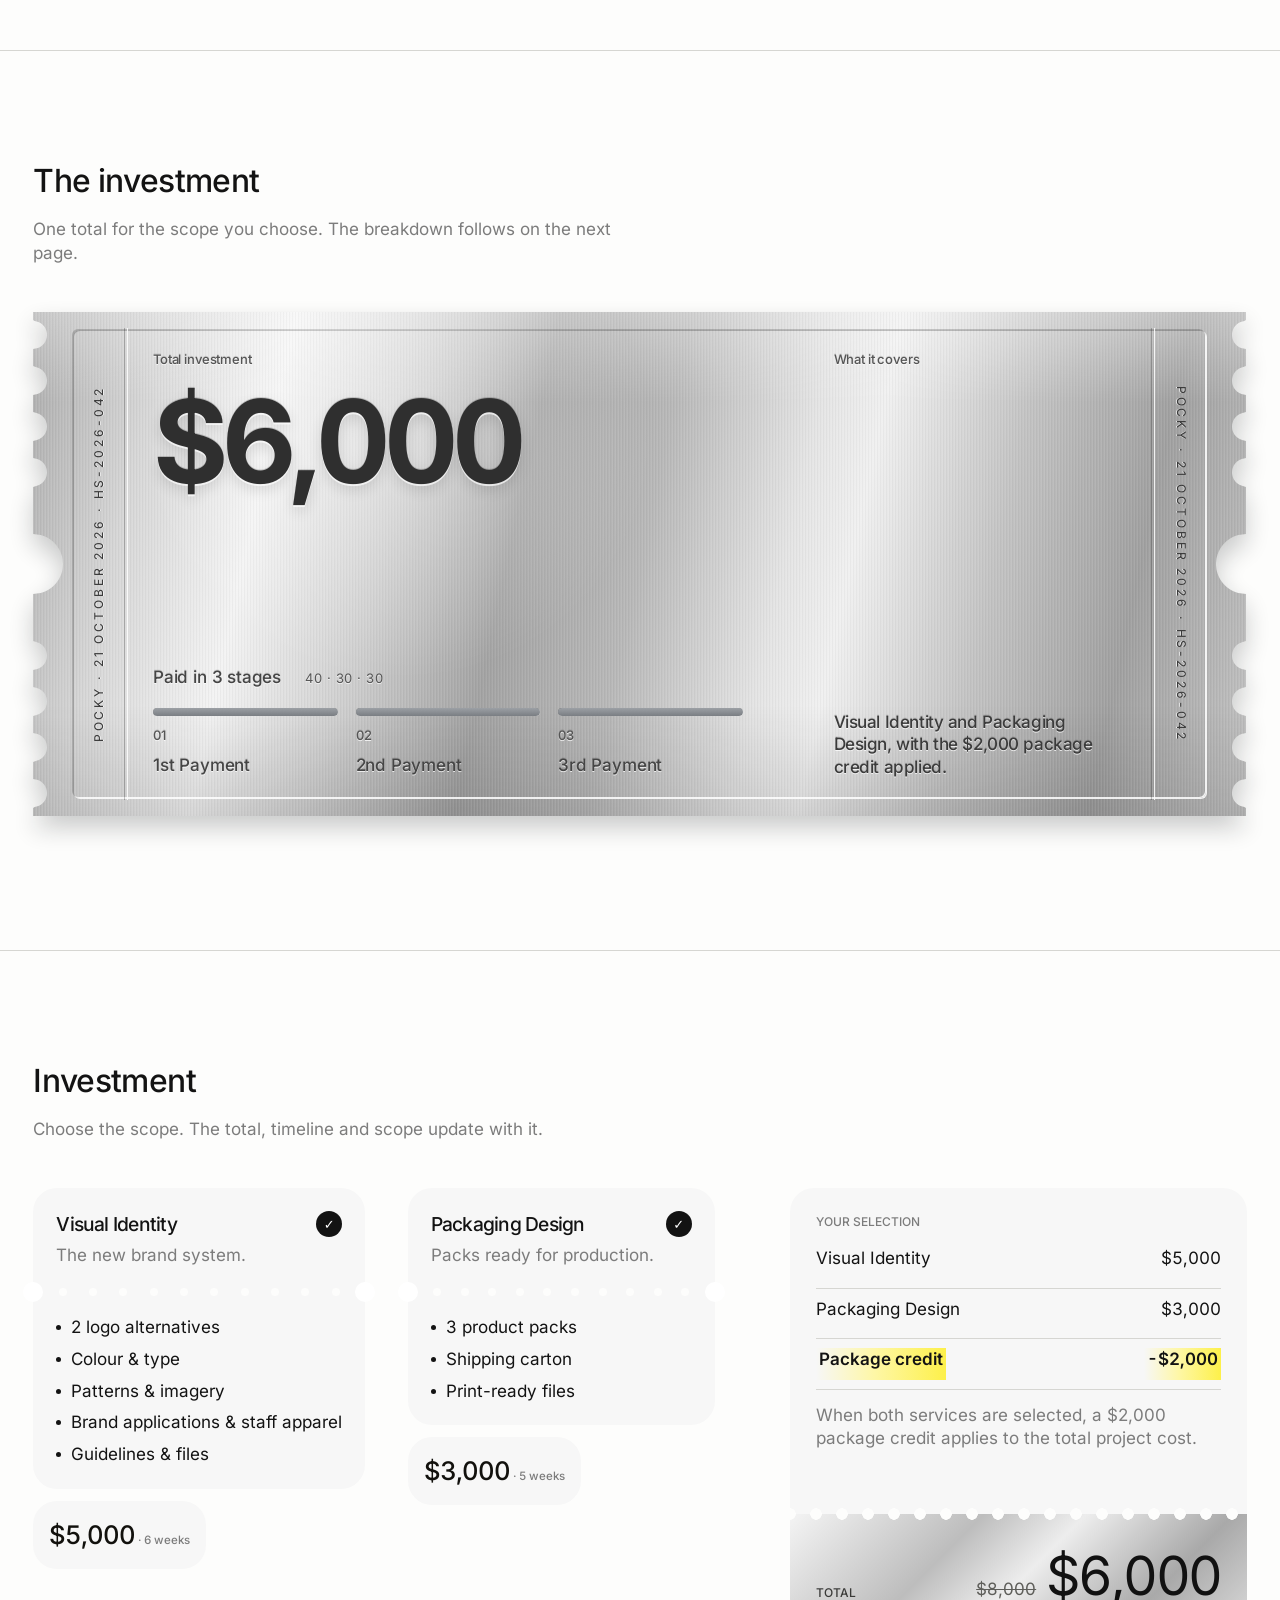
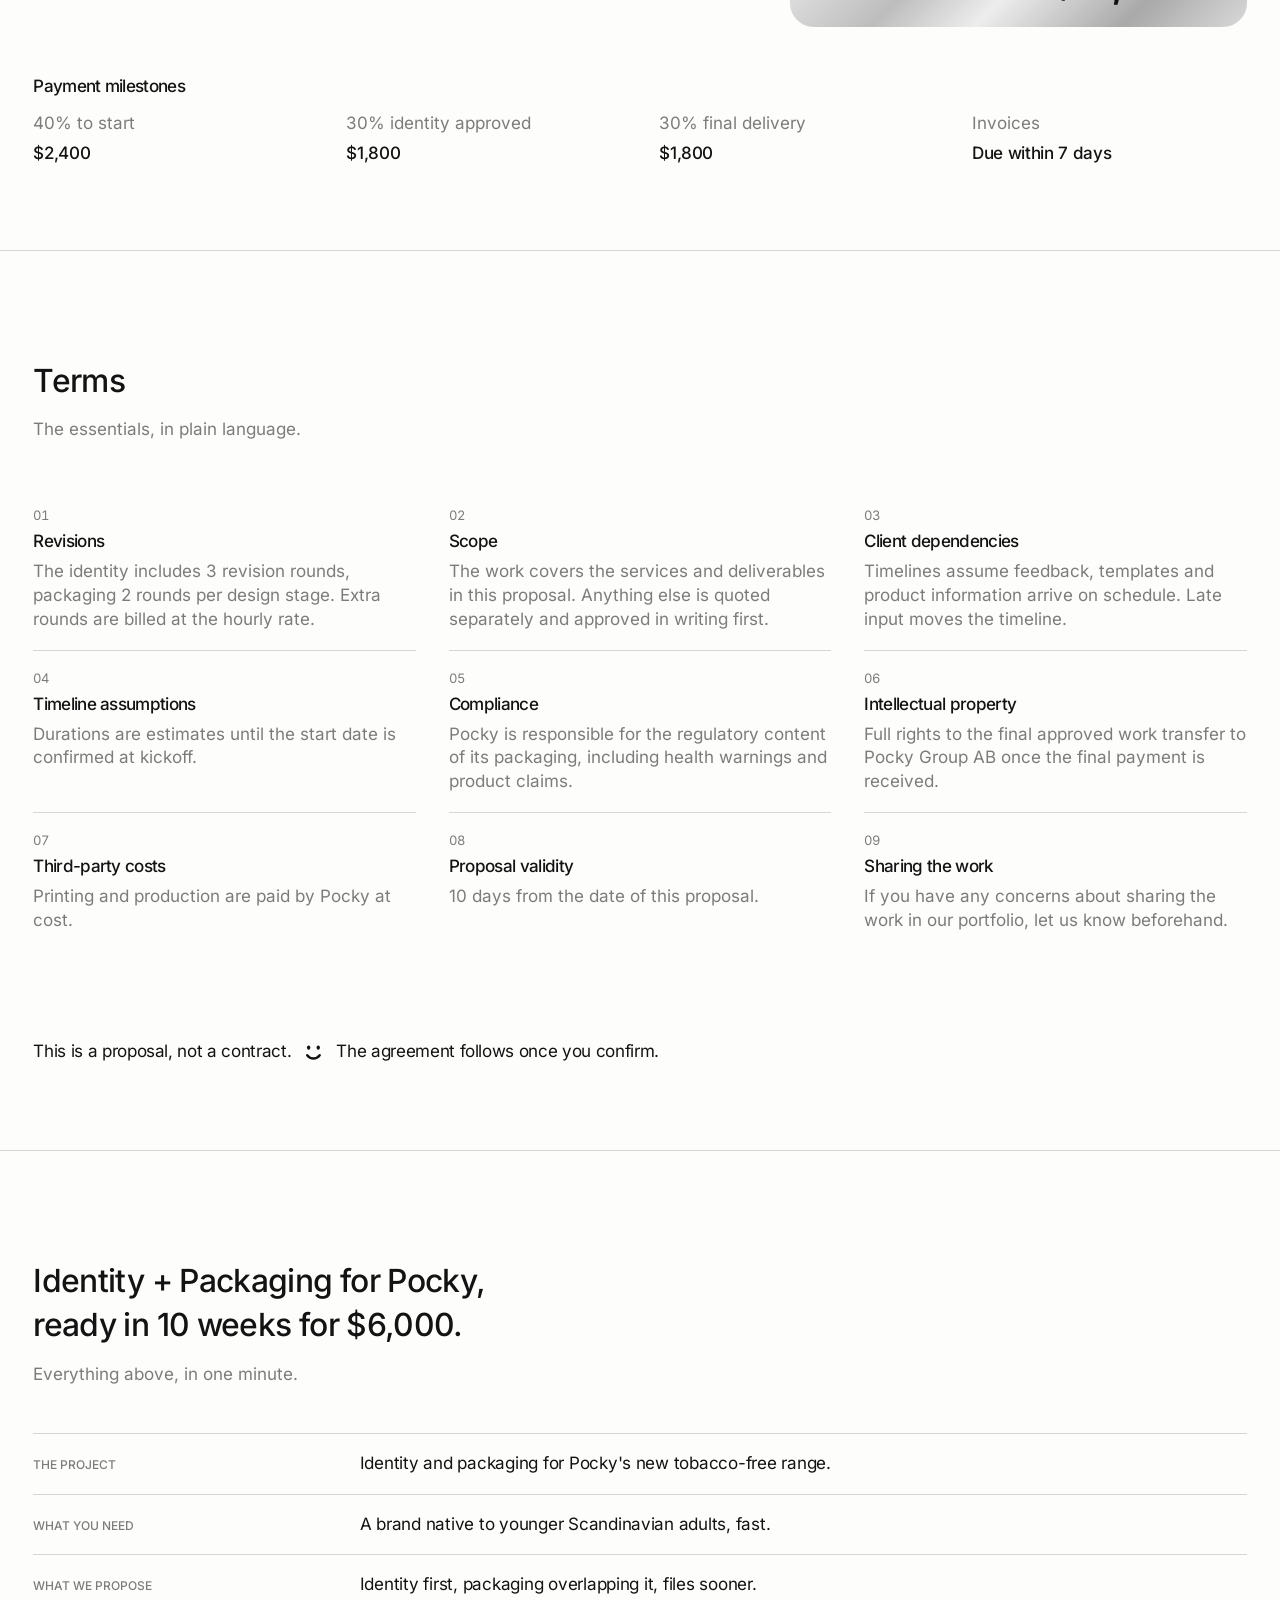
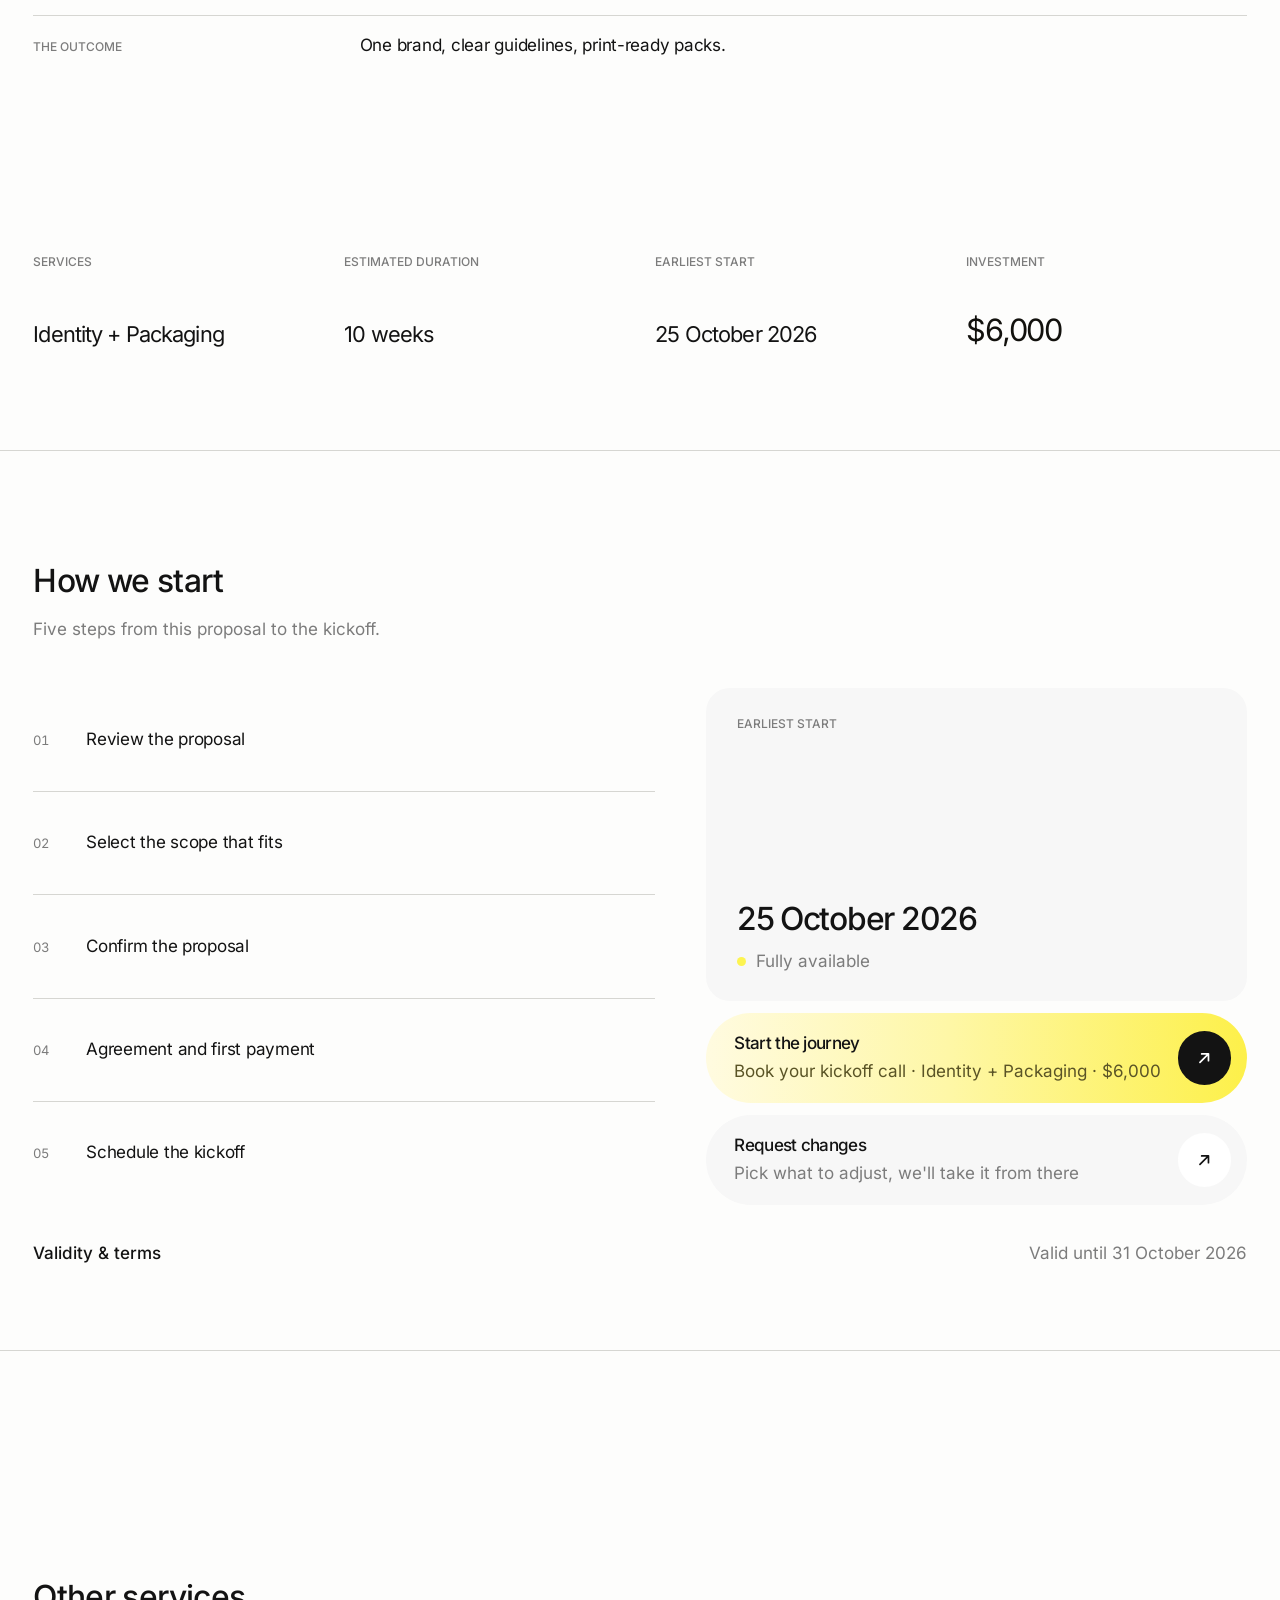
==== commit a50b4653: "Center other services vertically Co-Authored-By: Claude Opus 5.5 <noreply@anthropic.com> Claude-Sess" ====
--- a/heli-proposal/index.html
+++ b/heli-proposal/index.html
@@ -1771,7 +1771,8 @@
 .cadence .rule{border-top:0!important;padding-top:0!important}
 #team{min-height:100svh!important;padding-top:var(--pad-top)!important;justify-content:center!important}
 #team .team.grow{flex:0 0 auto!important}
-#work,#solution{justify-content:center!important}
+#work,#solution,#appendix{justify-content:center!important}
+#appendix>.caps{flex:0 0 auto!important}
 #solution>.sol,#solution>.seq,#work>.cases{flex:0 0 auto!important}
 .t-hint{position:absolute;left:clamp(18px,2vw,28px);top:24px;font-size:12px;font-weight:500;text-transform:uppercase;color:#5E5E5A;opacity:0;transition:opacity .3s;pointer-events:none}
 .total:hover .t-hint{opacity:1}
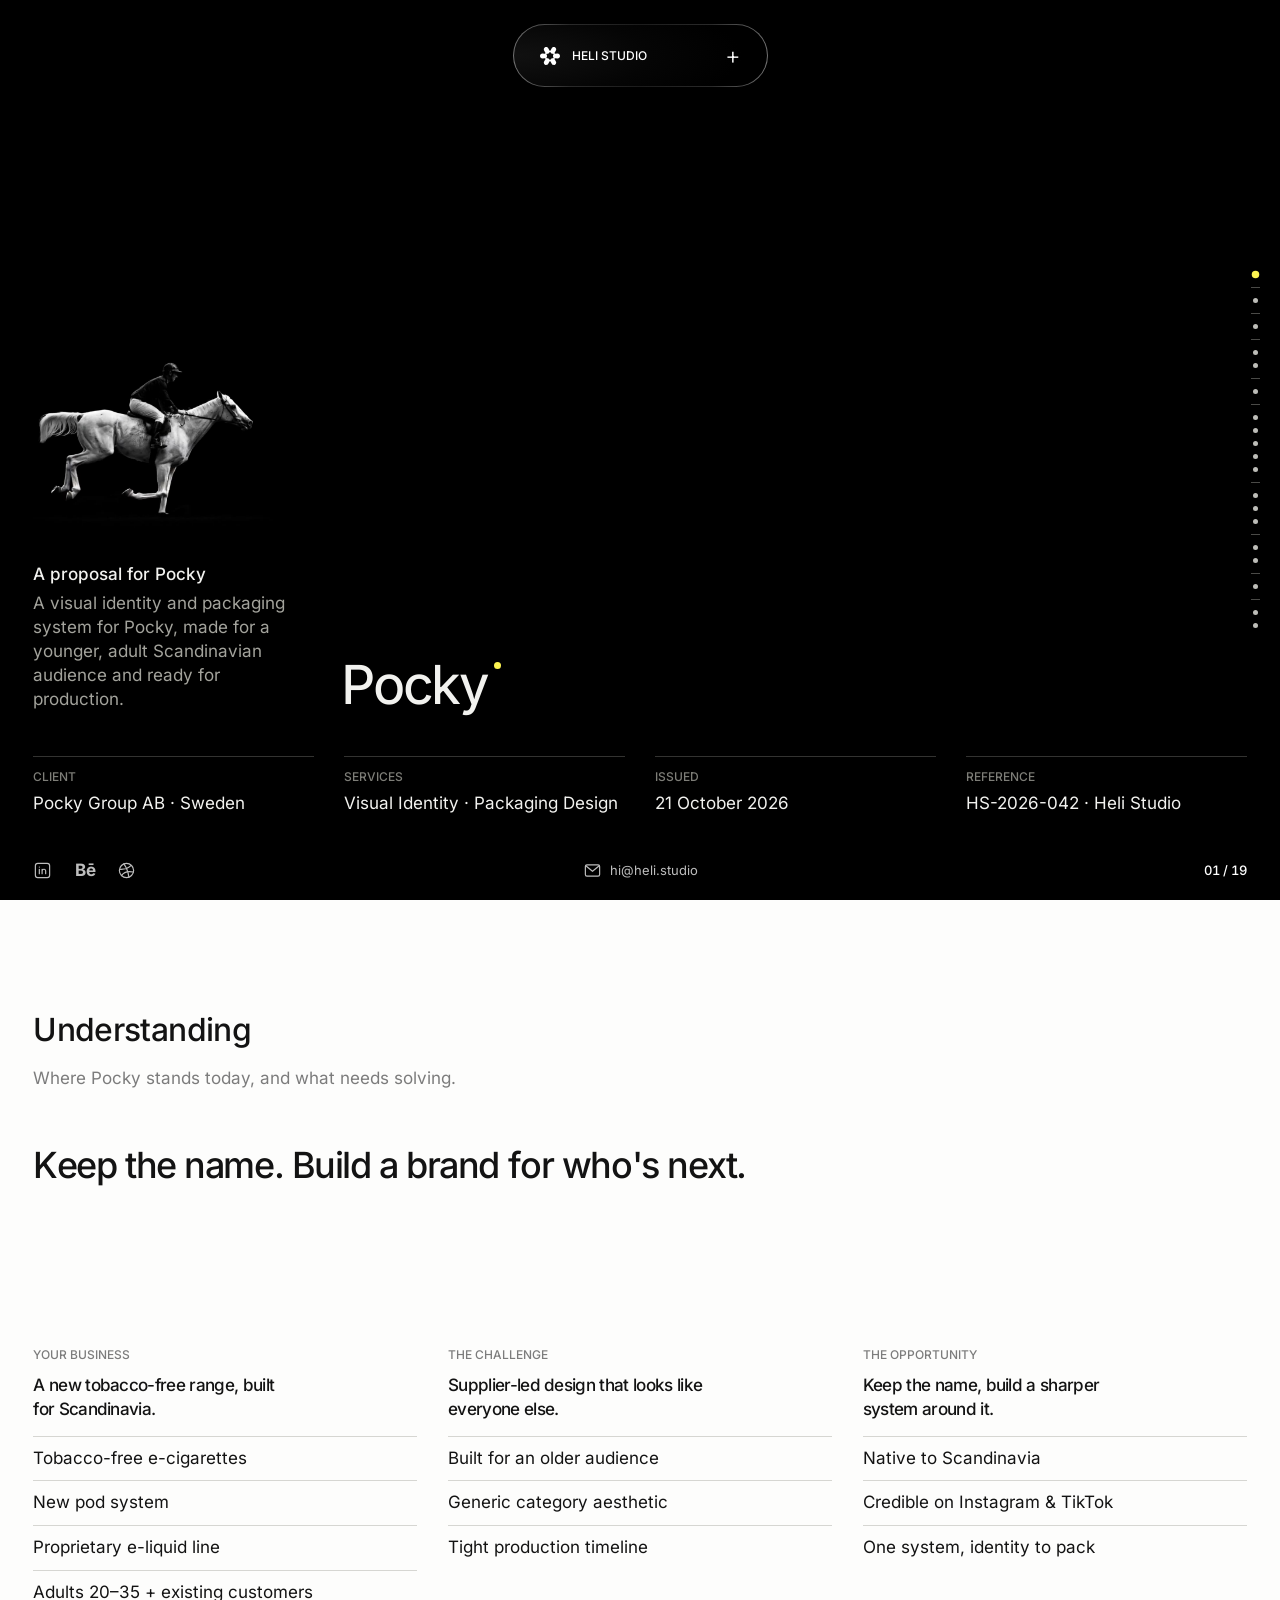
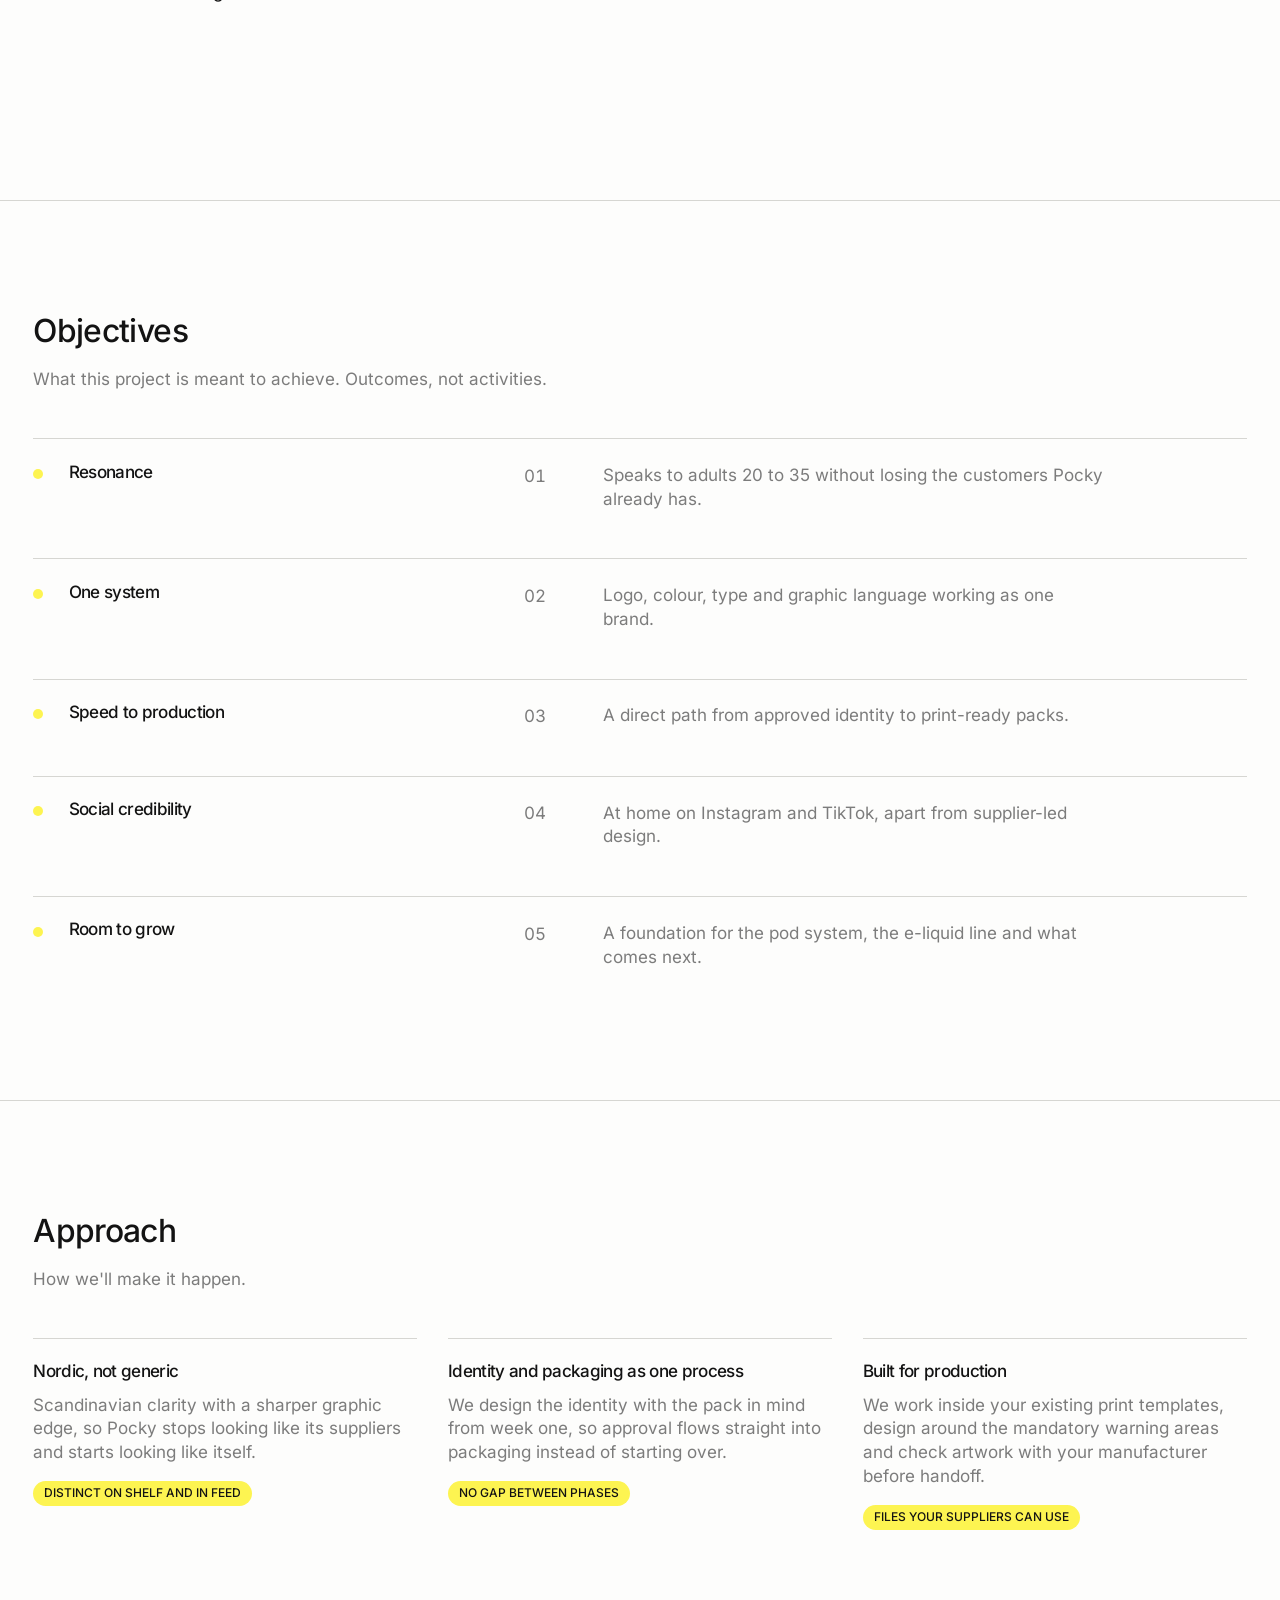
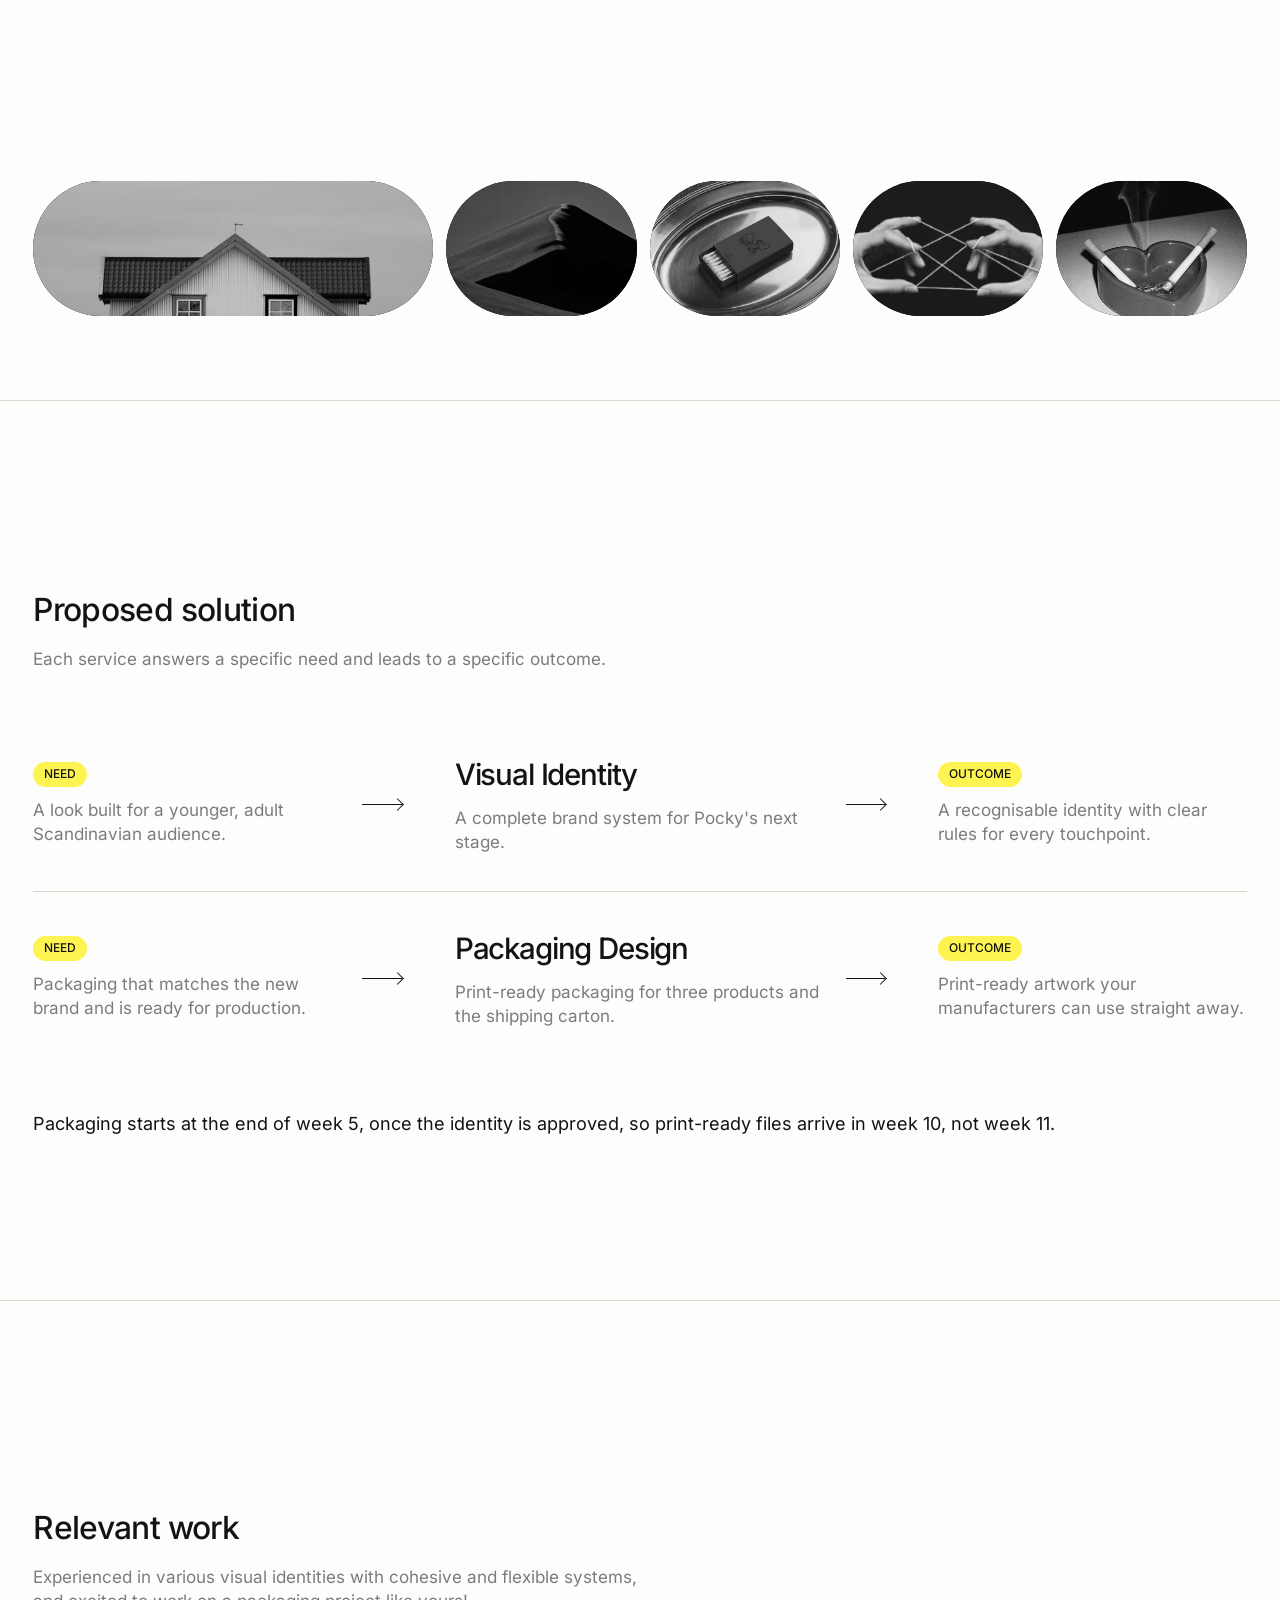
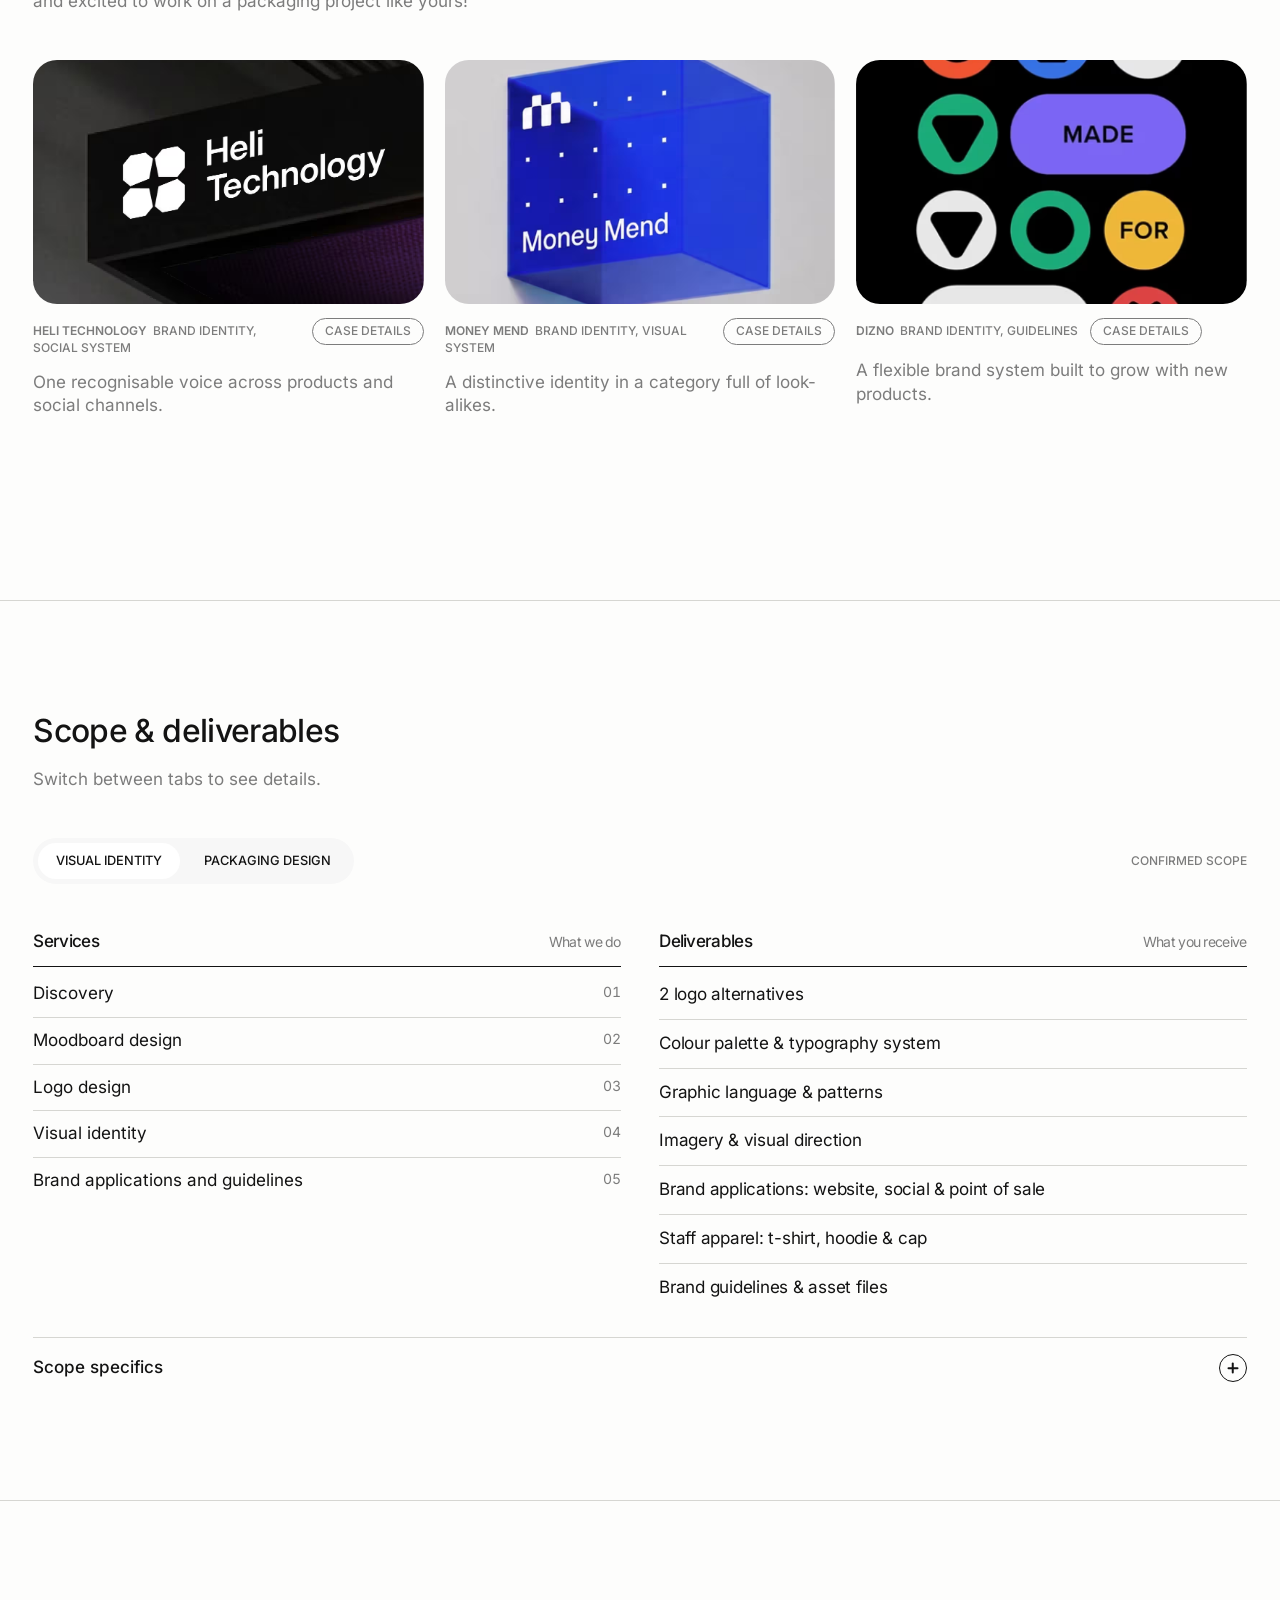
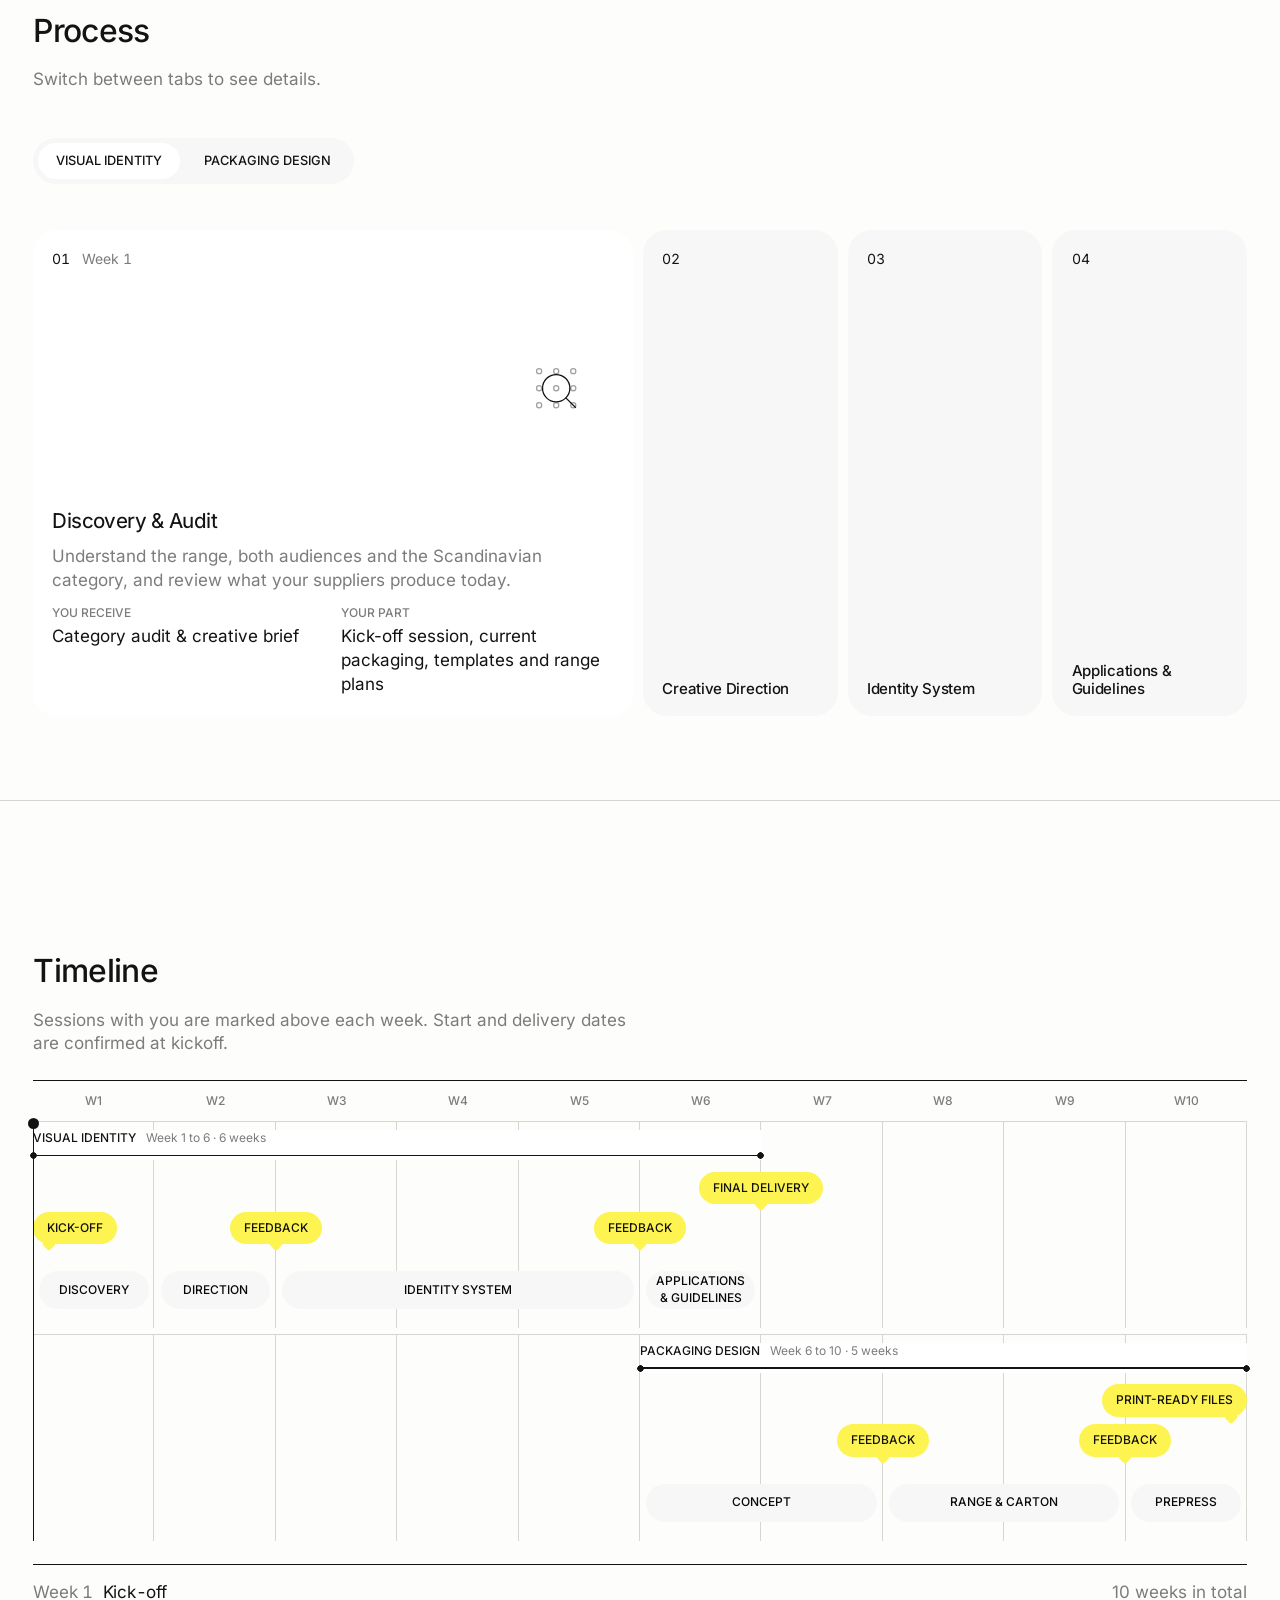
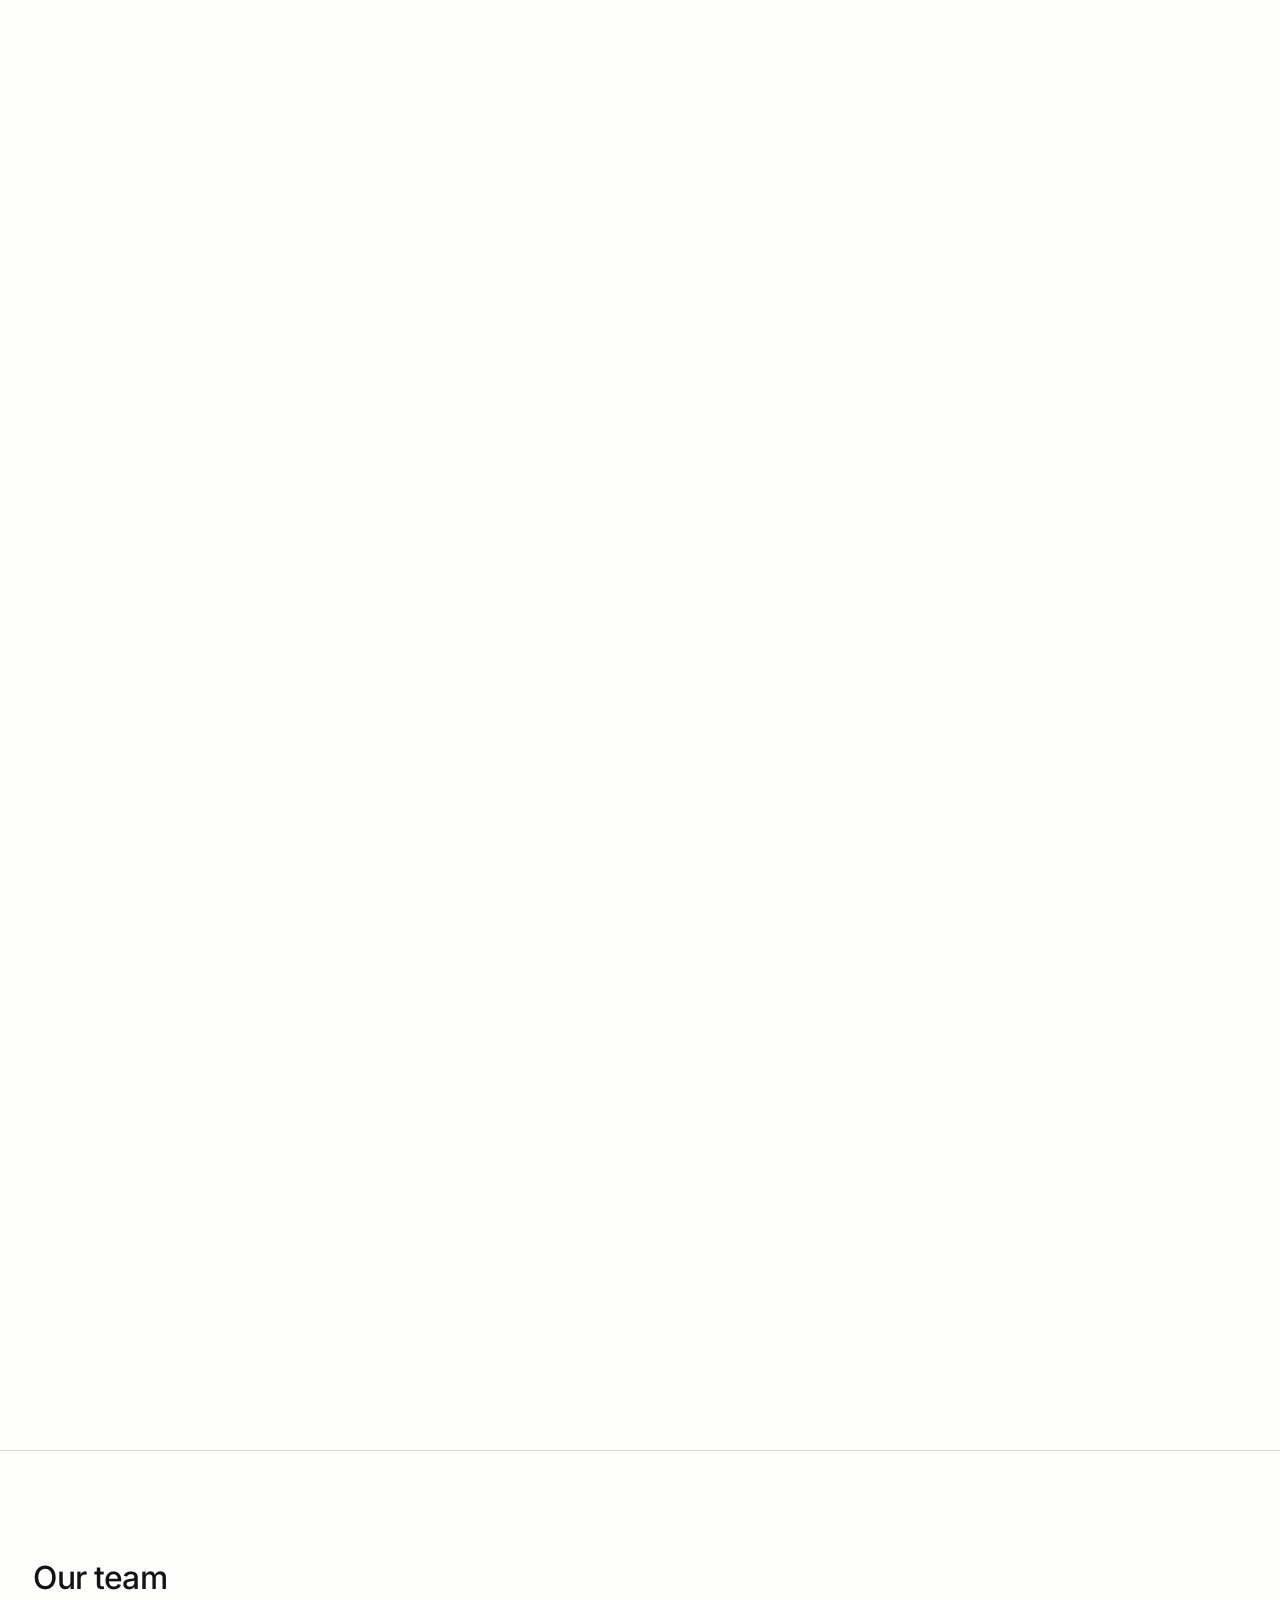
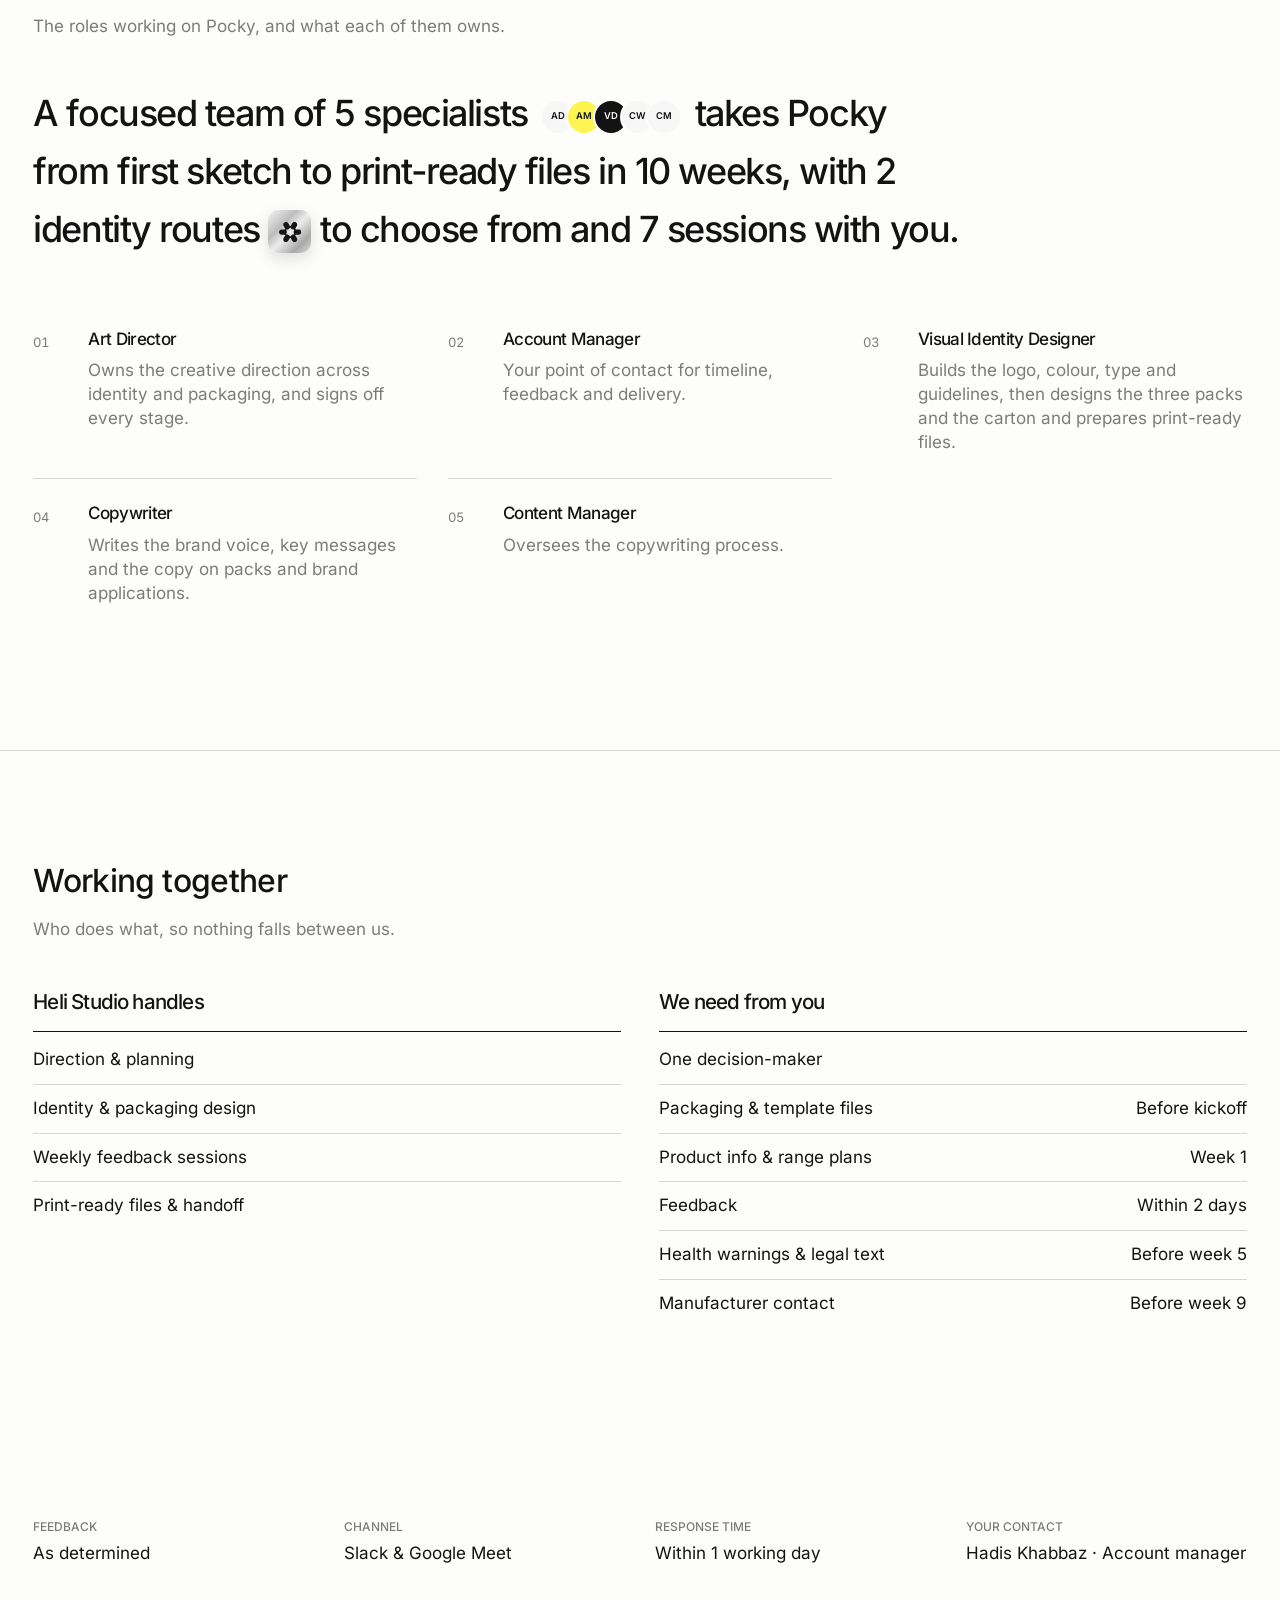
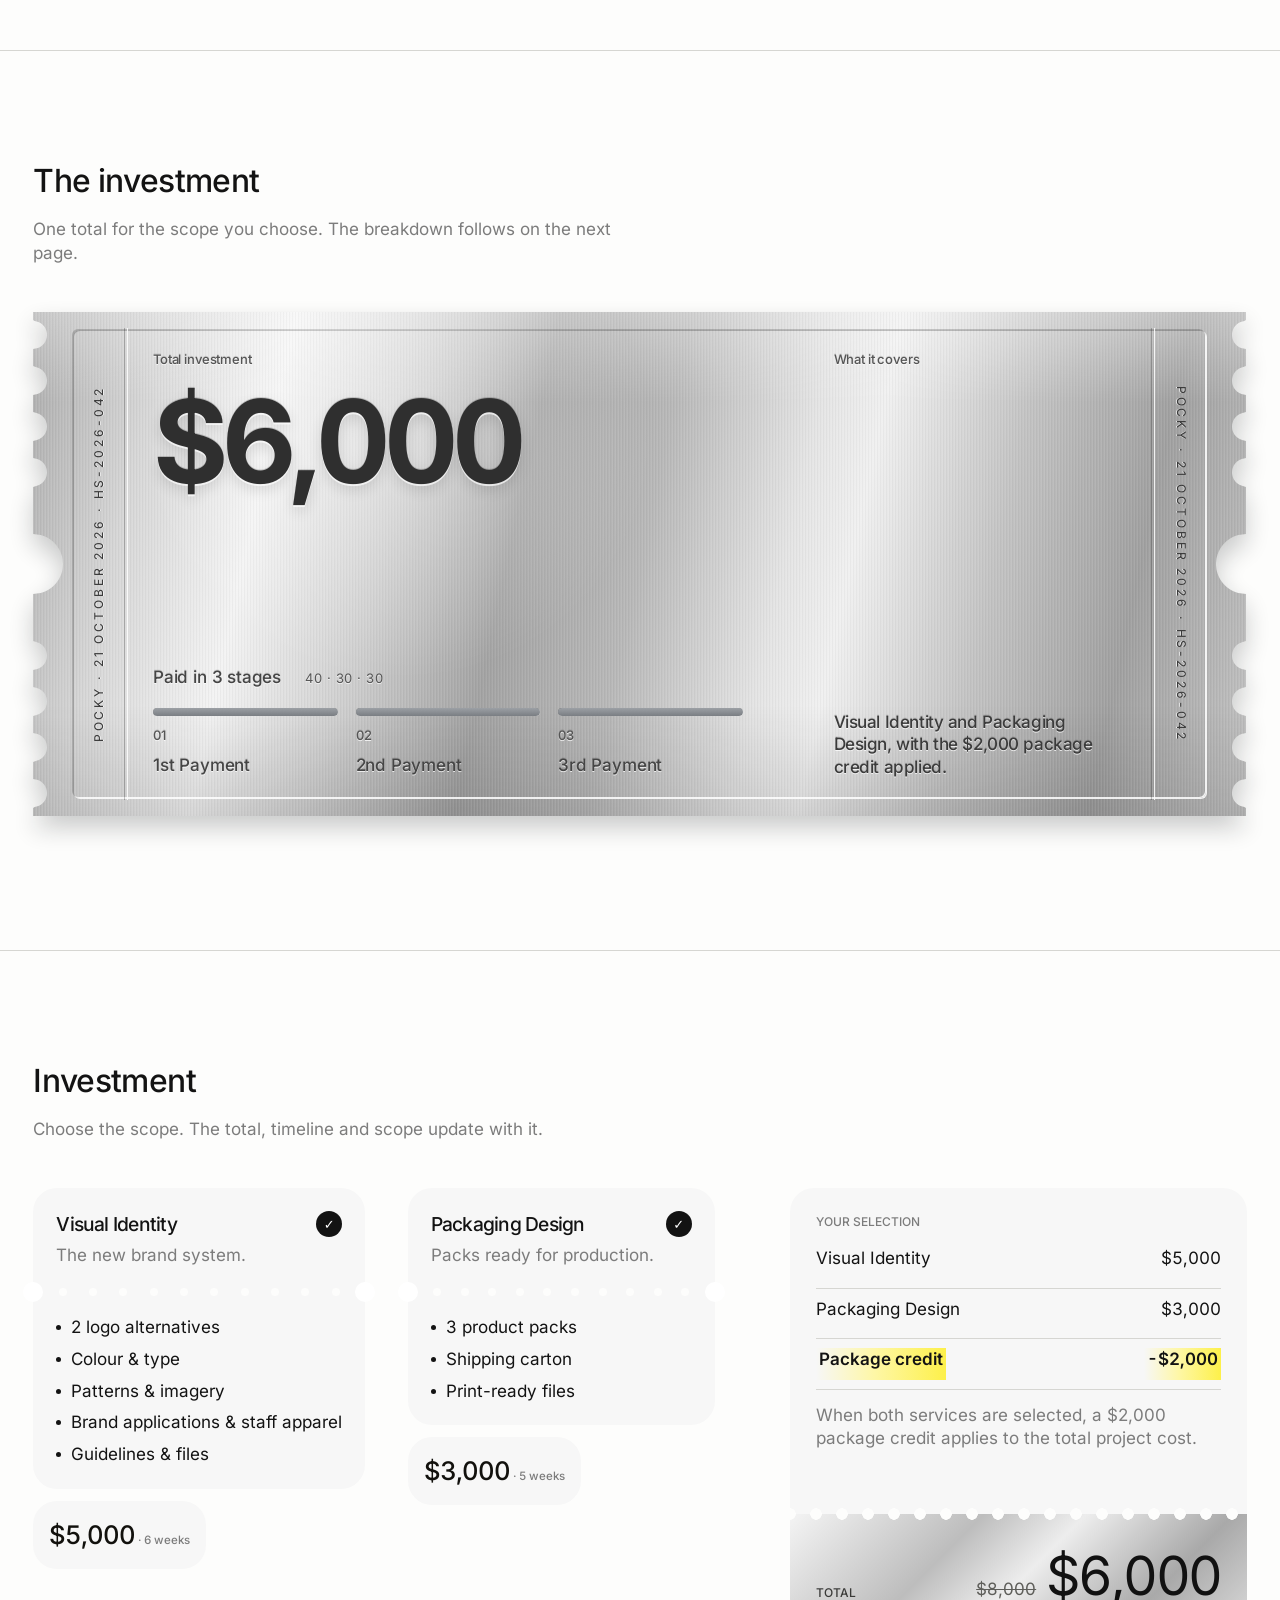
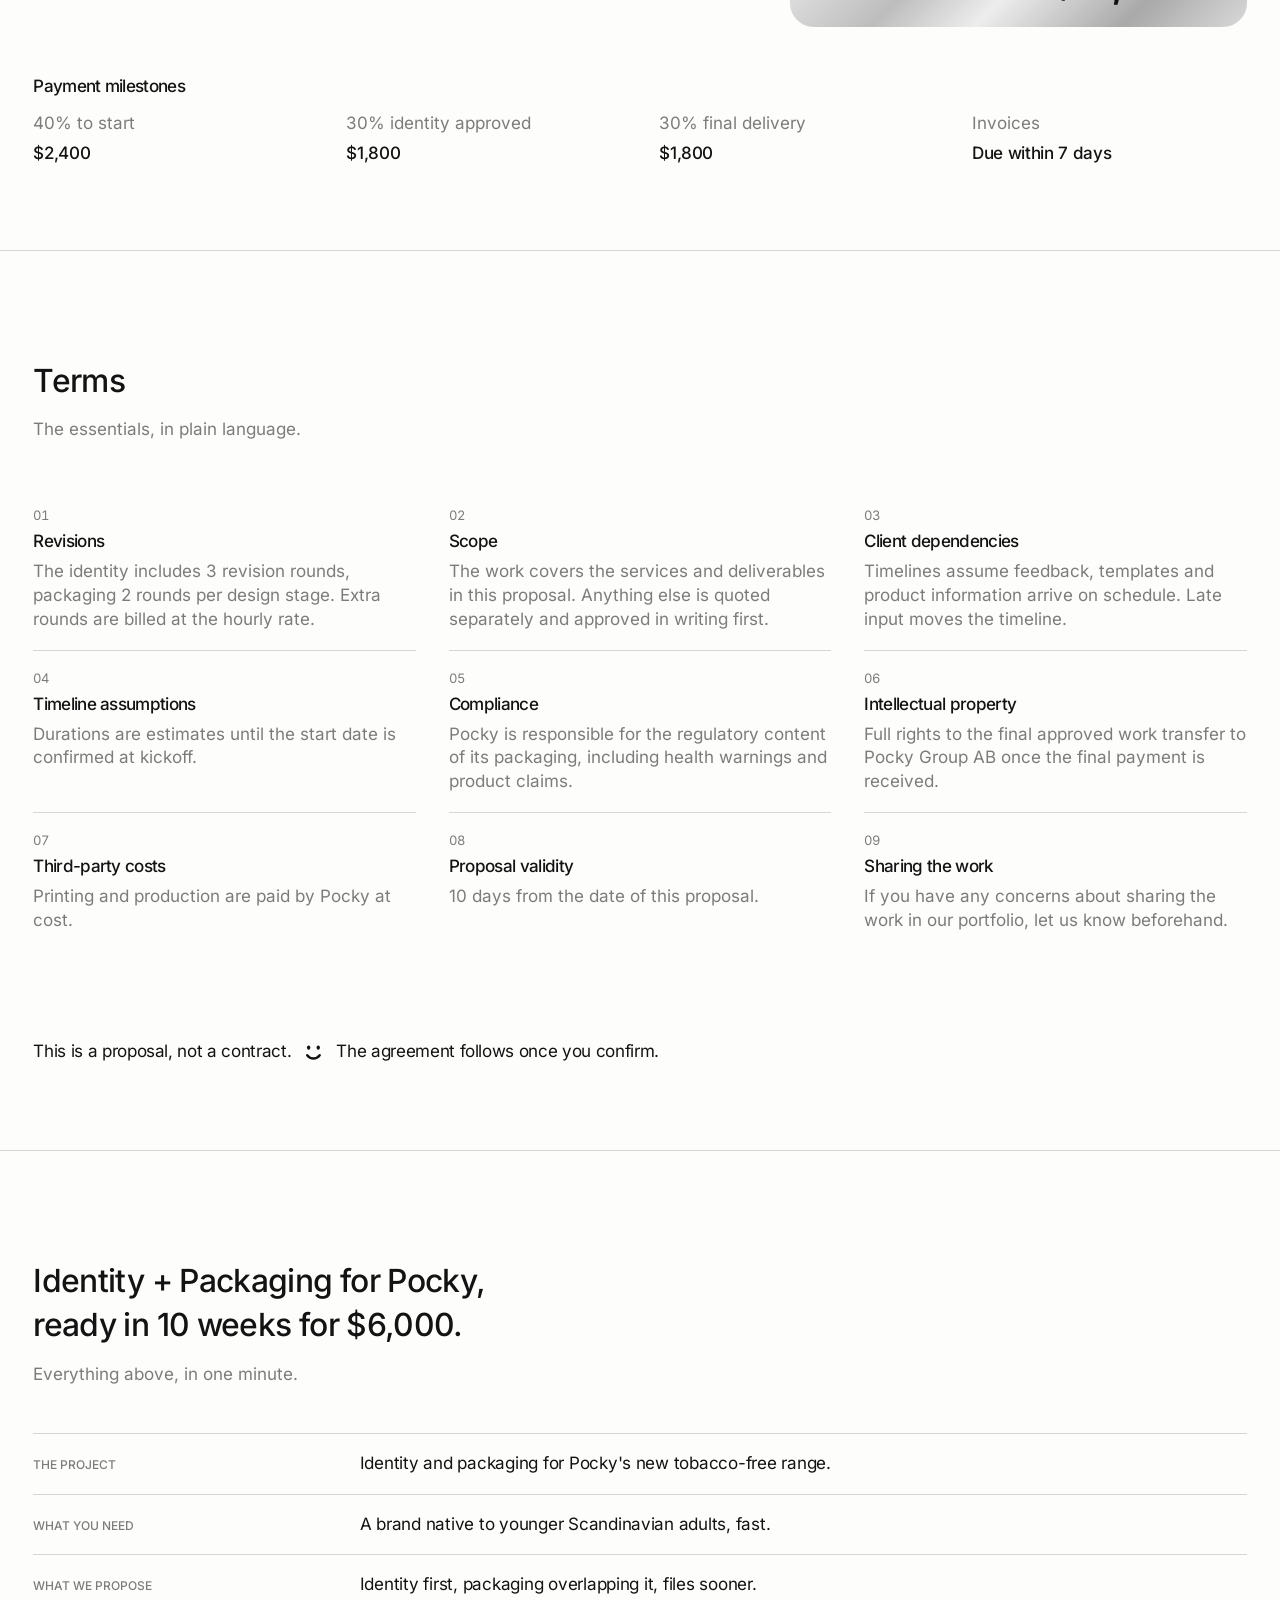
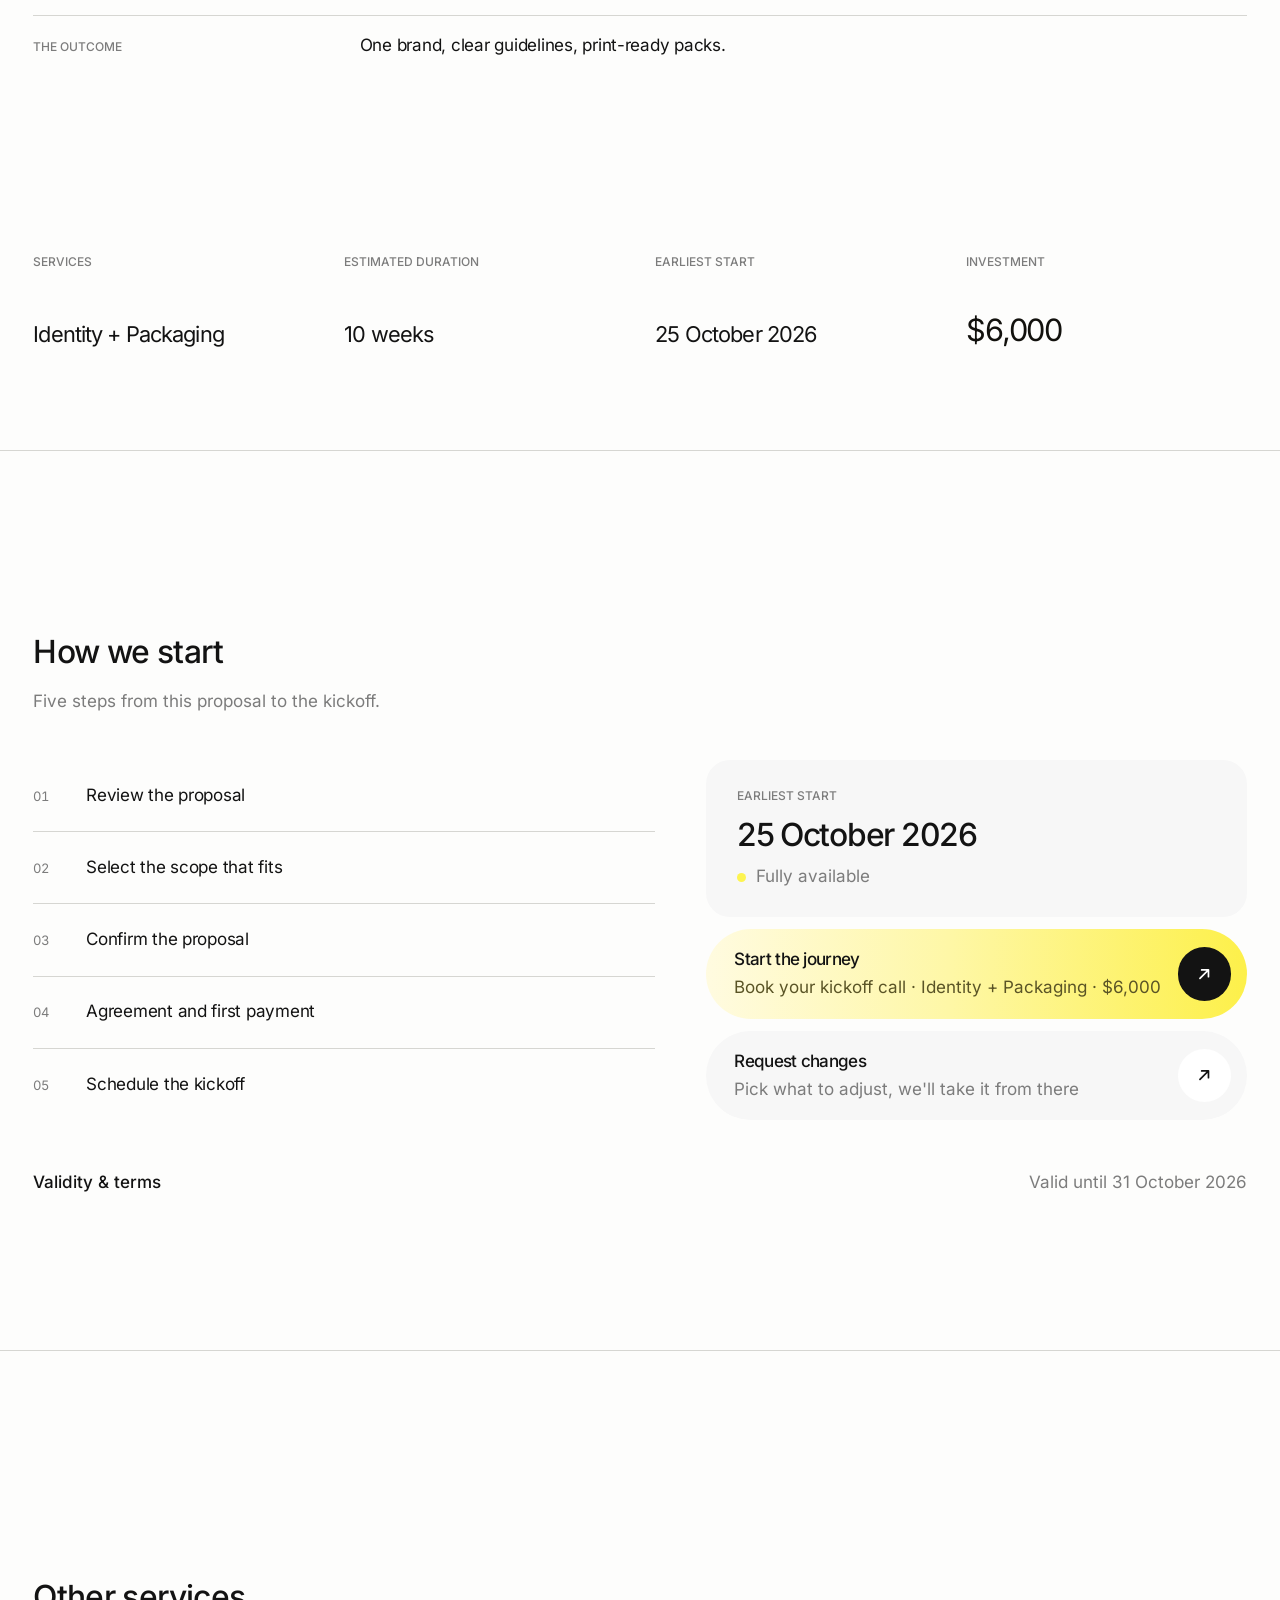
==== commit 3b528e97: "How we start: tighter steps aligned with a compact right column, centered Co-Authored-By: Claude Opu" ====
--- a/heli-proposal/index.html
+++ b/heli-proposal/index.html
@@ -1715,7 +1715,7 @@
 .cover h1{grid-column:2/-1;justify-self:start;margin-left:-.055em}
 @media (max-width:760px){.cover .cv-row{grid-template-columns:1fr}.cover .cv-l,.cover h1{grid-column:1}}
 /* how we start: big title, pill-numbered steps, start card and two call-to-action buttons, validity line */
-.hnx{display:grid;grid-template-columns:minmax(0,1.15fr) minmax(0,1fr);grid-template-areas:"s r" "s c" "f f";grid-template-rows:1fr auto auto;gap:clamp(24px,3vw,56px) clamp(28px,4vw,72px);align-content:start}
+.hnx{display:grid;grid-template-columns:minmax(0,1.15fr) minmax(0,1fr);grid-template-areas:"s r" "s c" "f f";grid-template-rows:auto auto auto;gap:clamp(24px,3vw,56px) clamp(28px,4vw,72px);align-content:start}
 .hnx-steps{grid-area:s;align-self:stretch;display:flex;flex-direction:column;margin:0}
 .hnx-steps li{flex:1;align-content:center}
 .hnx-cta{border-radius:999px!important}
@@ -1723,7 +1723,7 @@
 .hnx-steps li:last-child{border-bottom:0}
 .hnx-no{font-size:13px;color:var(--mute)}
 .hnx-r{grid-area:r;display:flex;flex-direction:column;gap:12px}
-.hnx-r .hnx-start{flex:1;grid-template-rows:1fr auto auto}
+.hnx-r .hnx-start{flex:1;grid-template-rows:auto auto auto}
 .hnx-ctas{grid-area:c;display:grid;grid-template-columns:1fr;gap:12px;align-content:end}
 .hnx{row-gap:12px!important}
 .hnx-foot{margin-top:clamp(12px,2vw,44px)}
@@ -1773,6 +1773,9 @@
 #team .team.grow{flex:0 0 auto!important}
 #work,#solution,#appendix{justify-content:center!important}
 #appendix>.caps{flex:0 0 auto!important}
+#next{justify-content:center!important}
+#next>.hnx{flex:0 0 auto!important}
+.hnx-foot{margin-top:clamp(24px,3vw,48px)!important}
 #solution>.sol,#solution>.seq,#work>.cases{flex:0 0 auto!important}
 .t-hint{position:absolute;left:clamp(18px,2vw,28px);top:24px;font-size:12px;font-weight:500;text-transform:uppercase;color:#5E5E5A;opacity:0;transition:opacity .3s;pointer-events:none}
 .total:hover .t-hint{opacity:1}
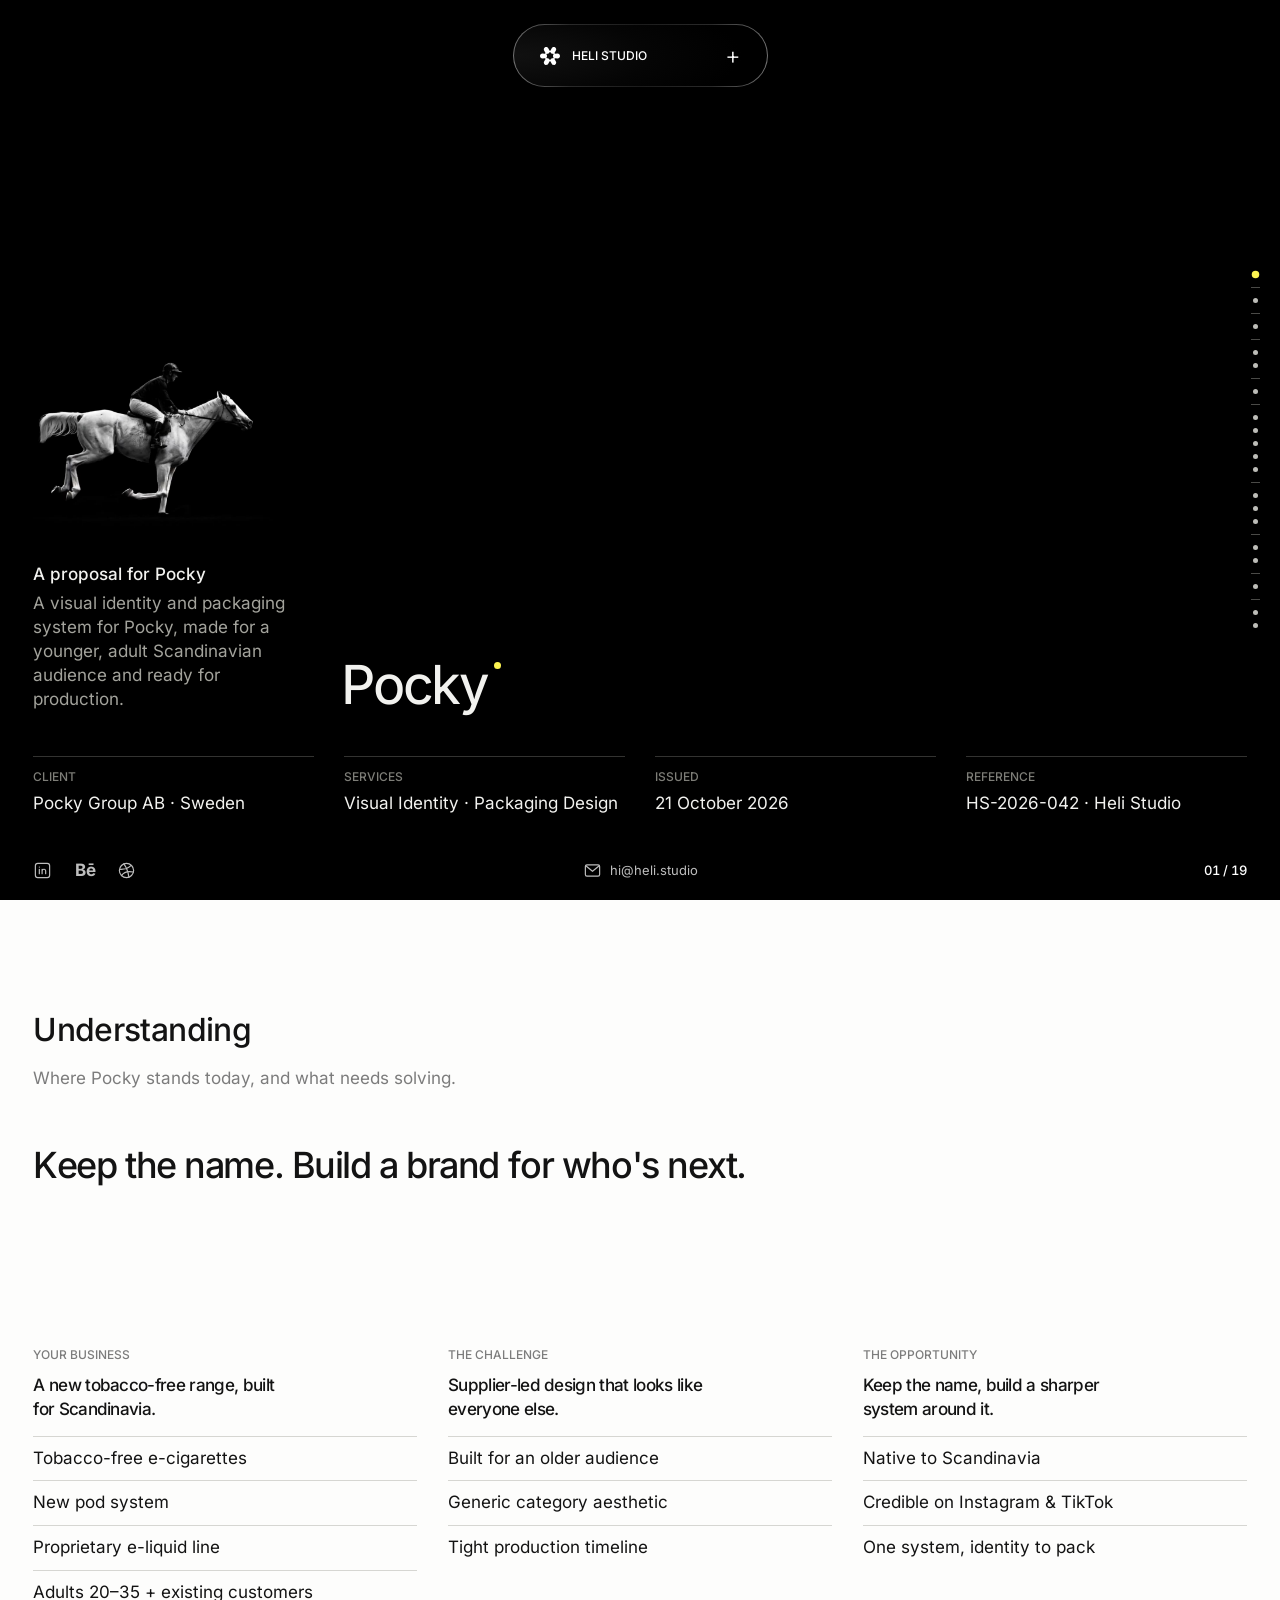
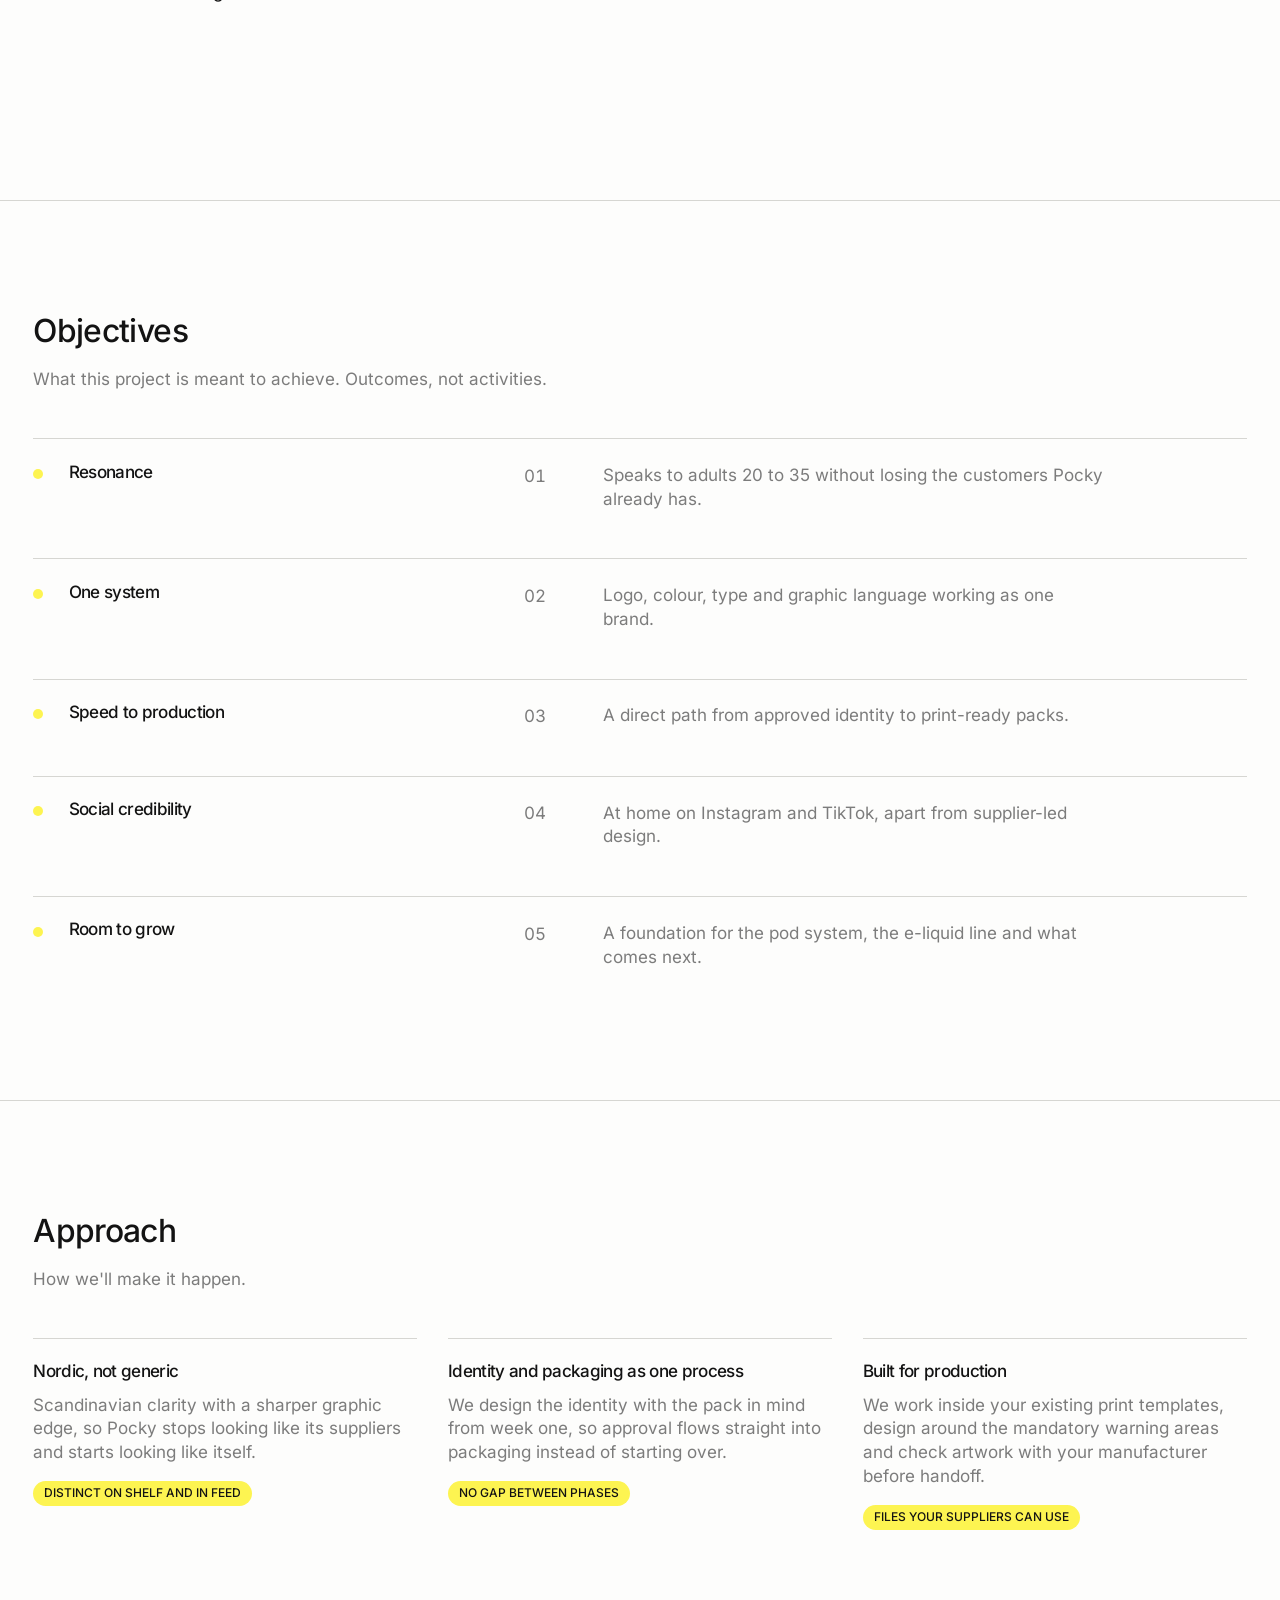
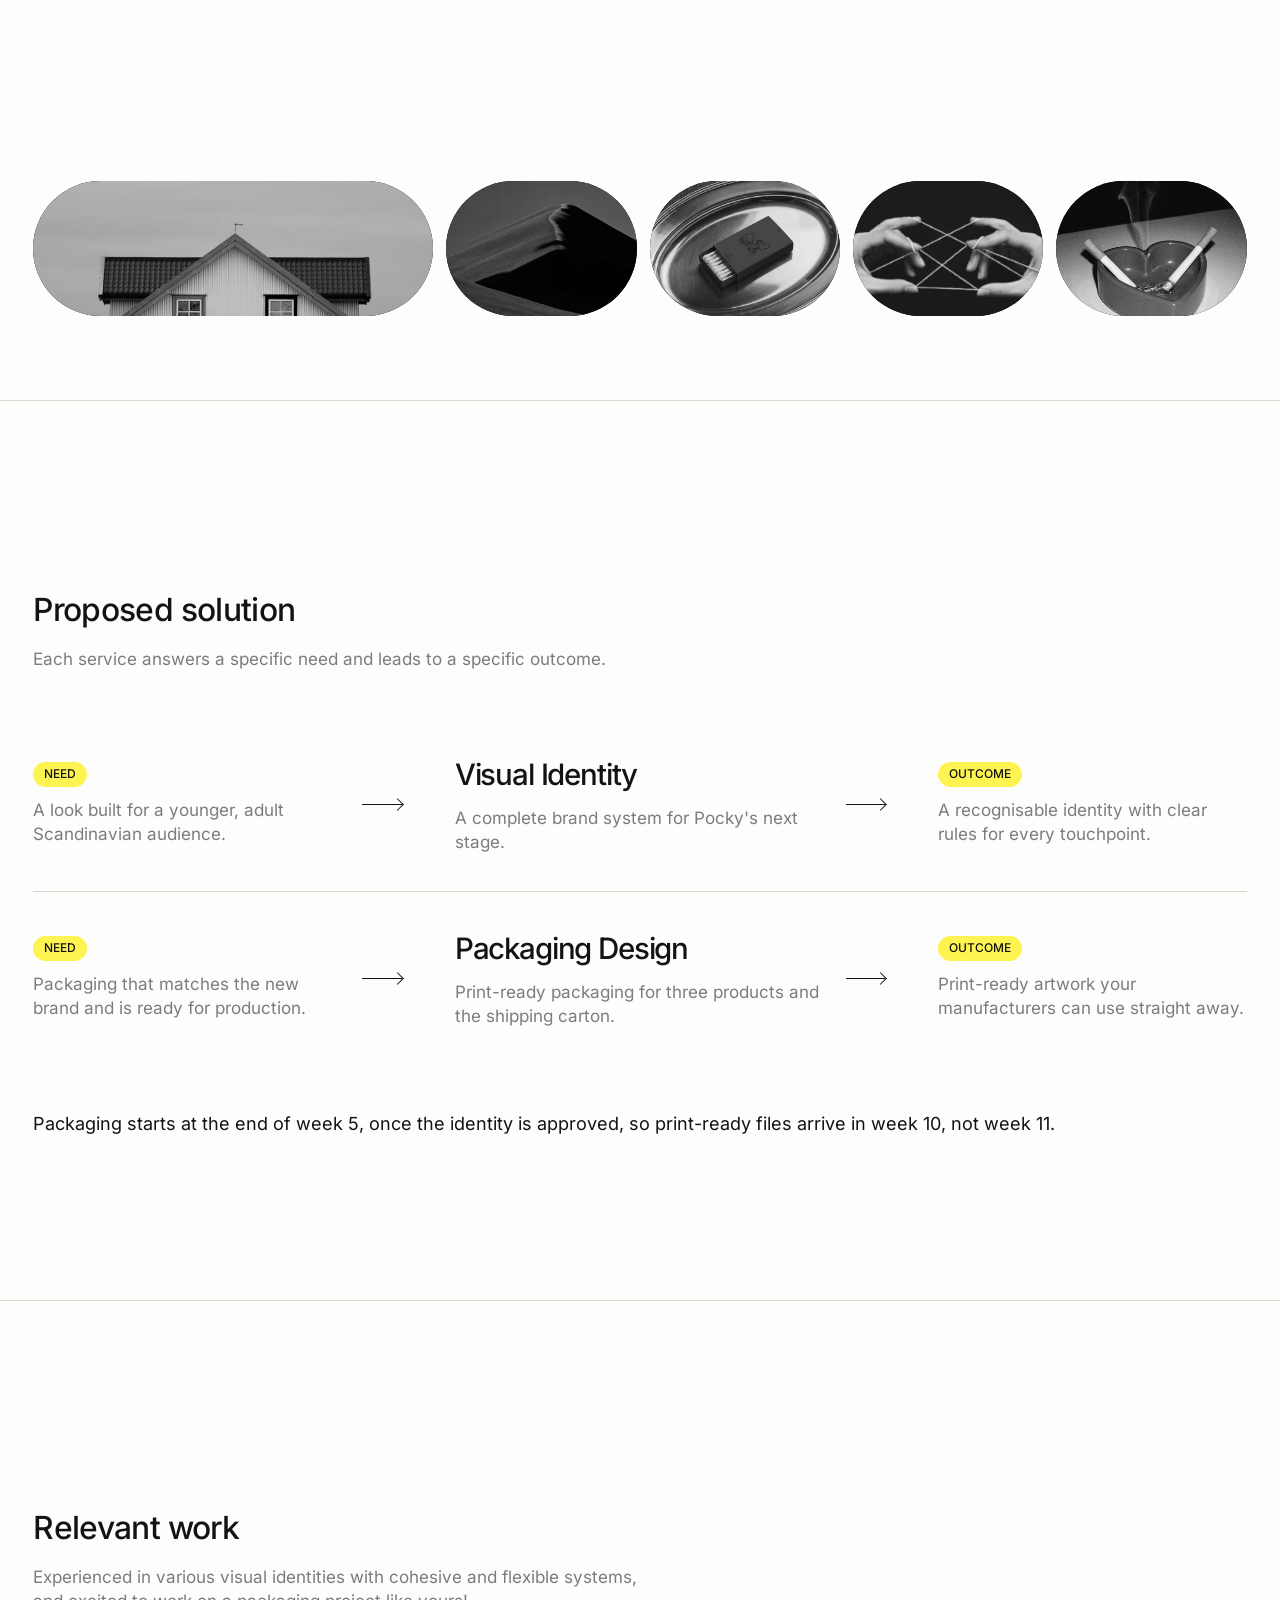
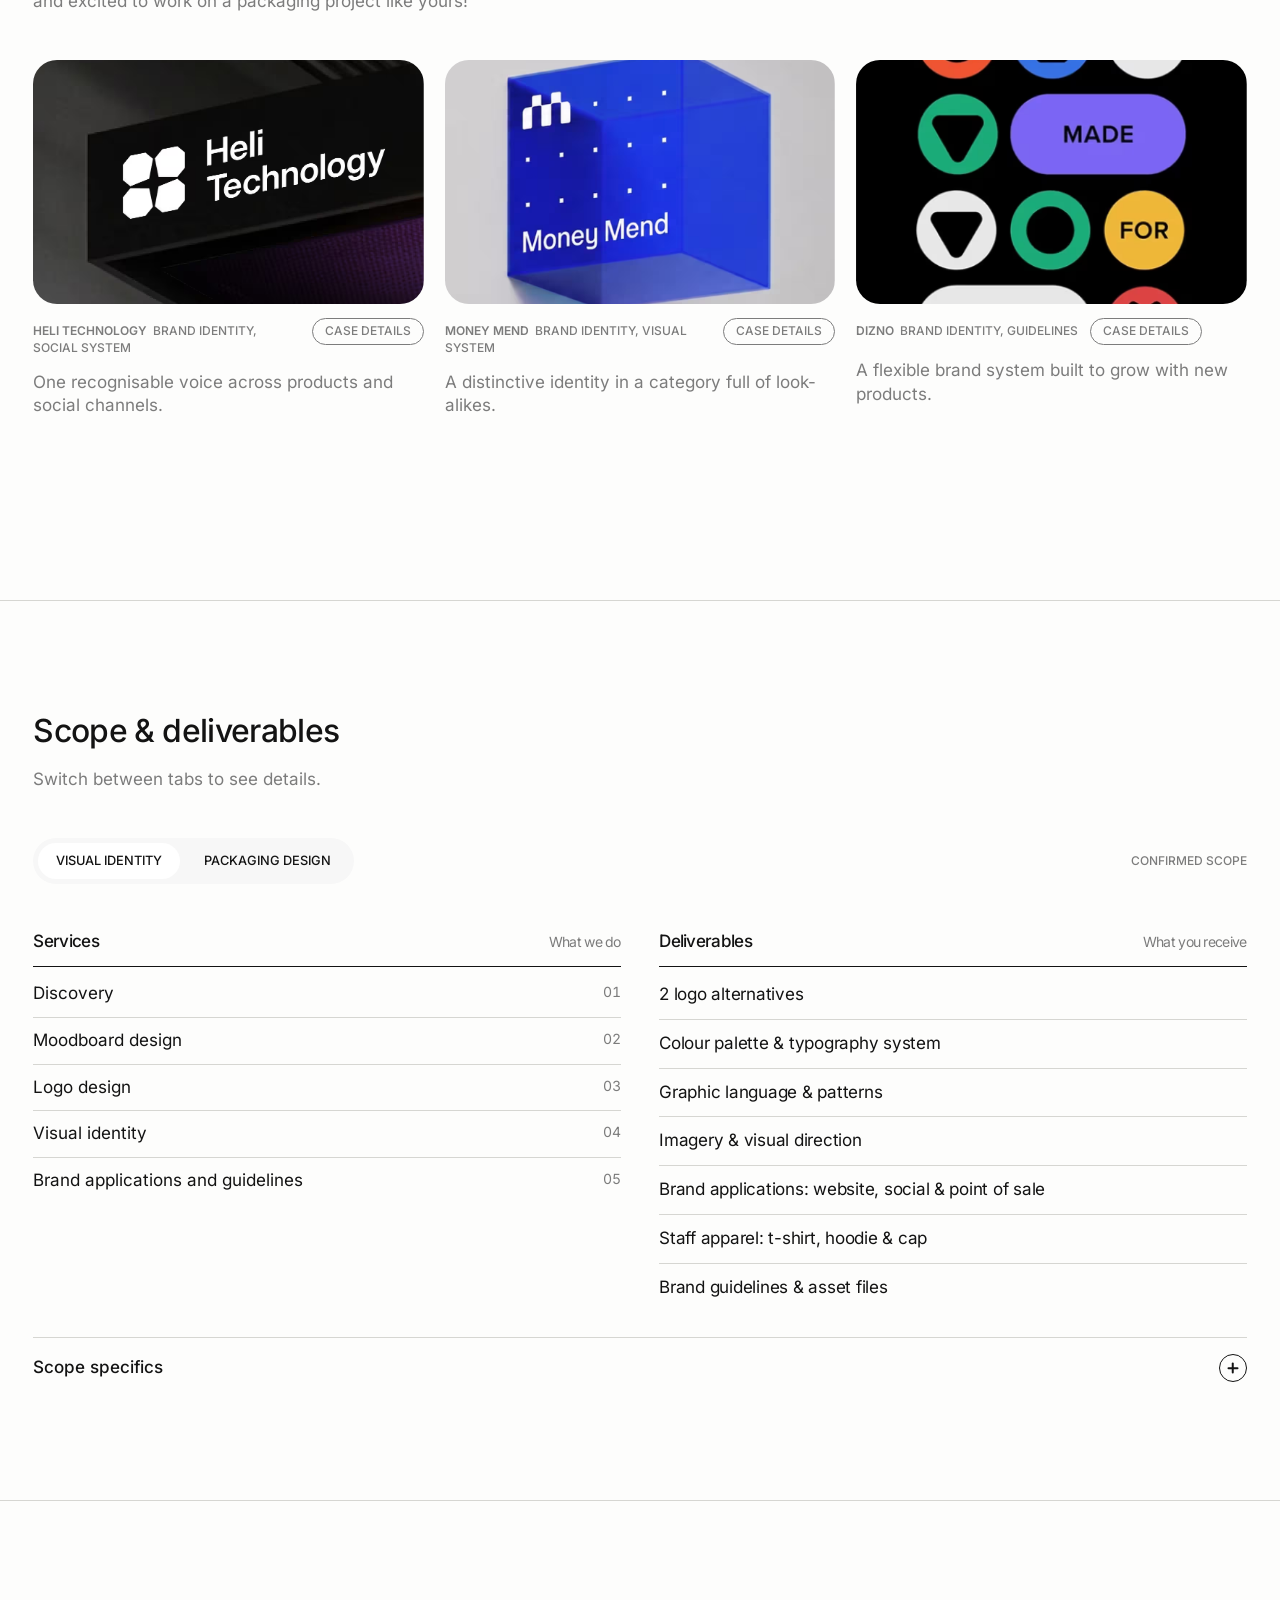
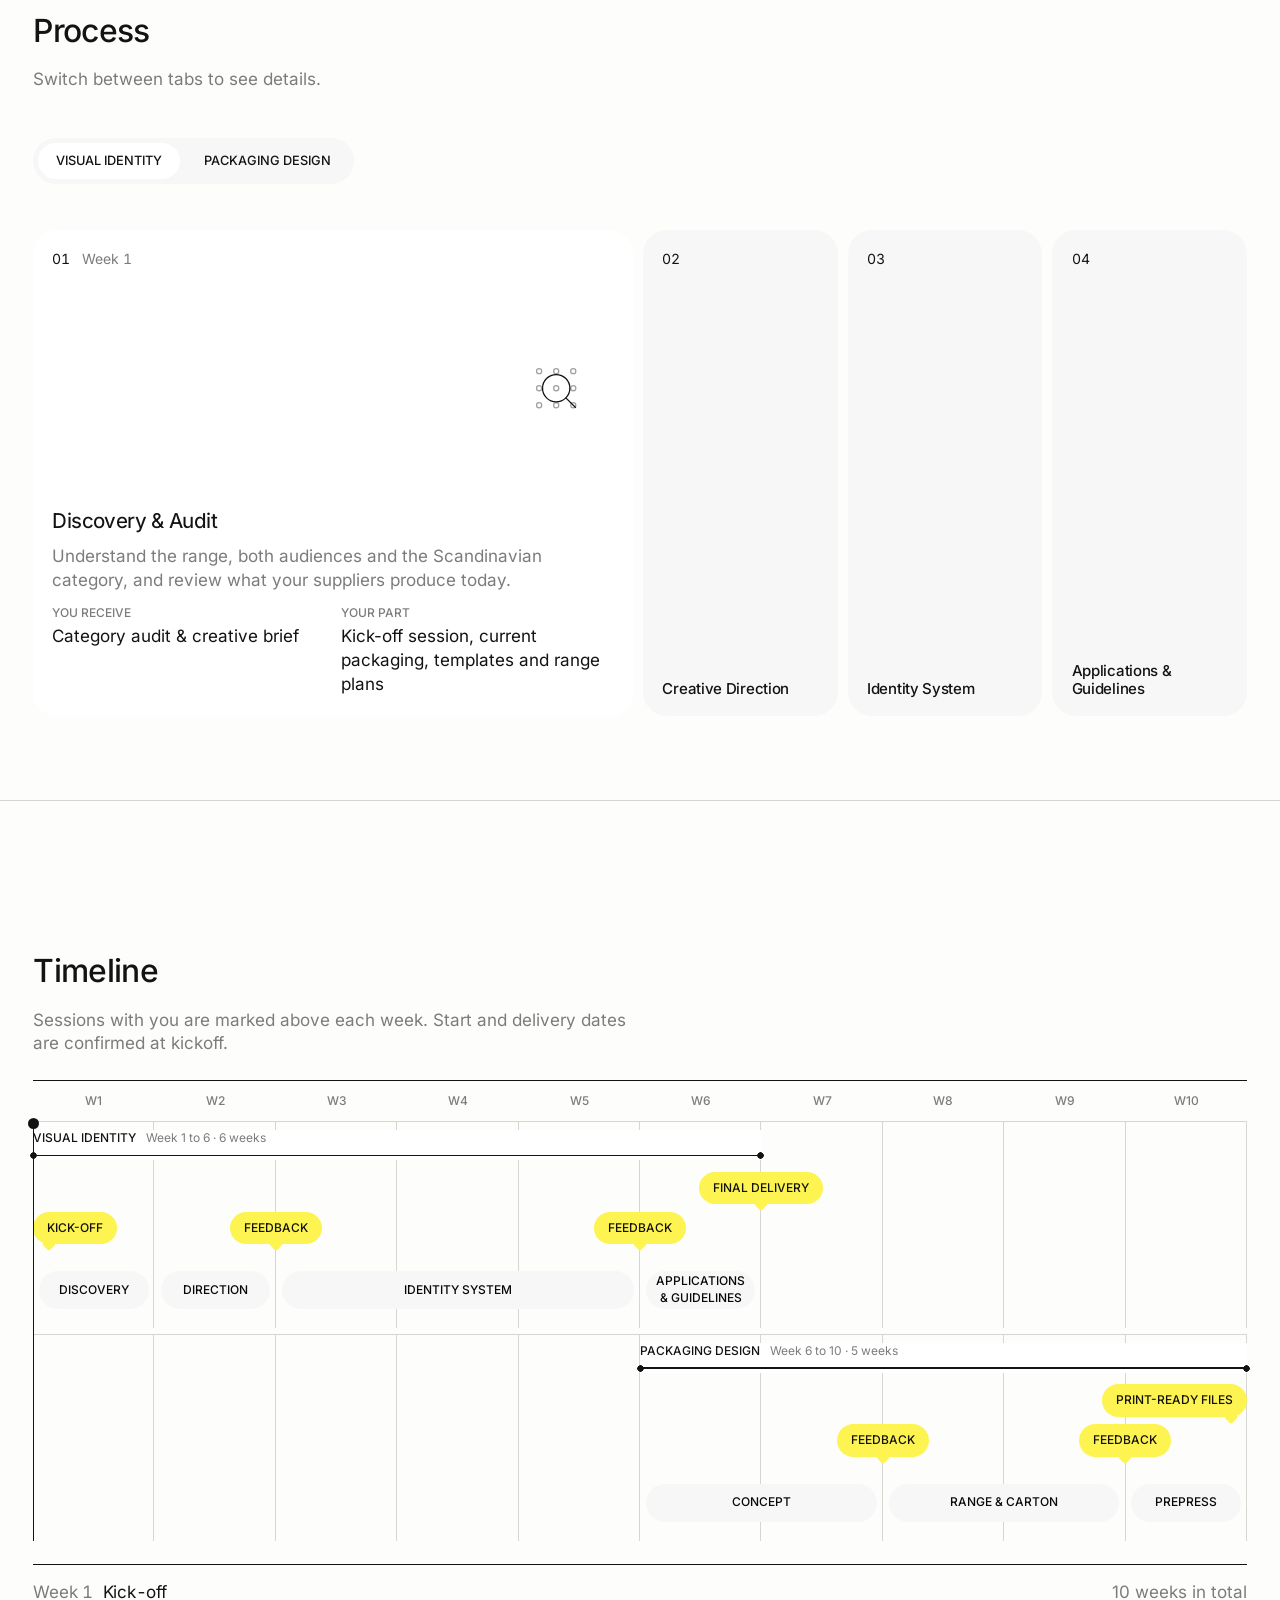
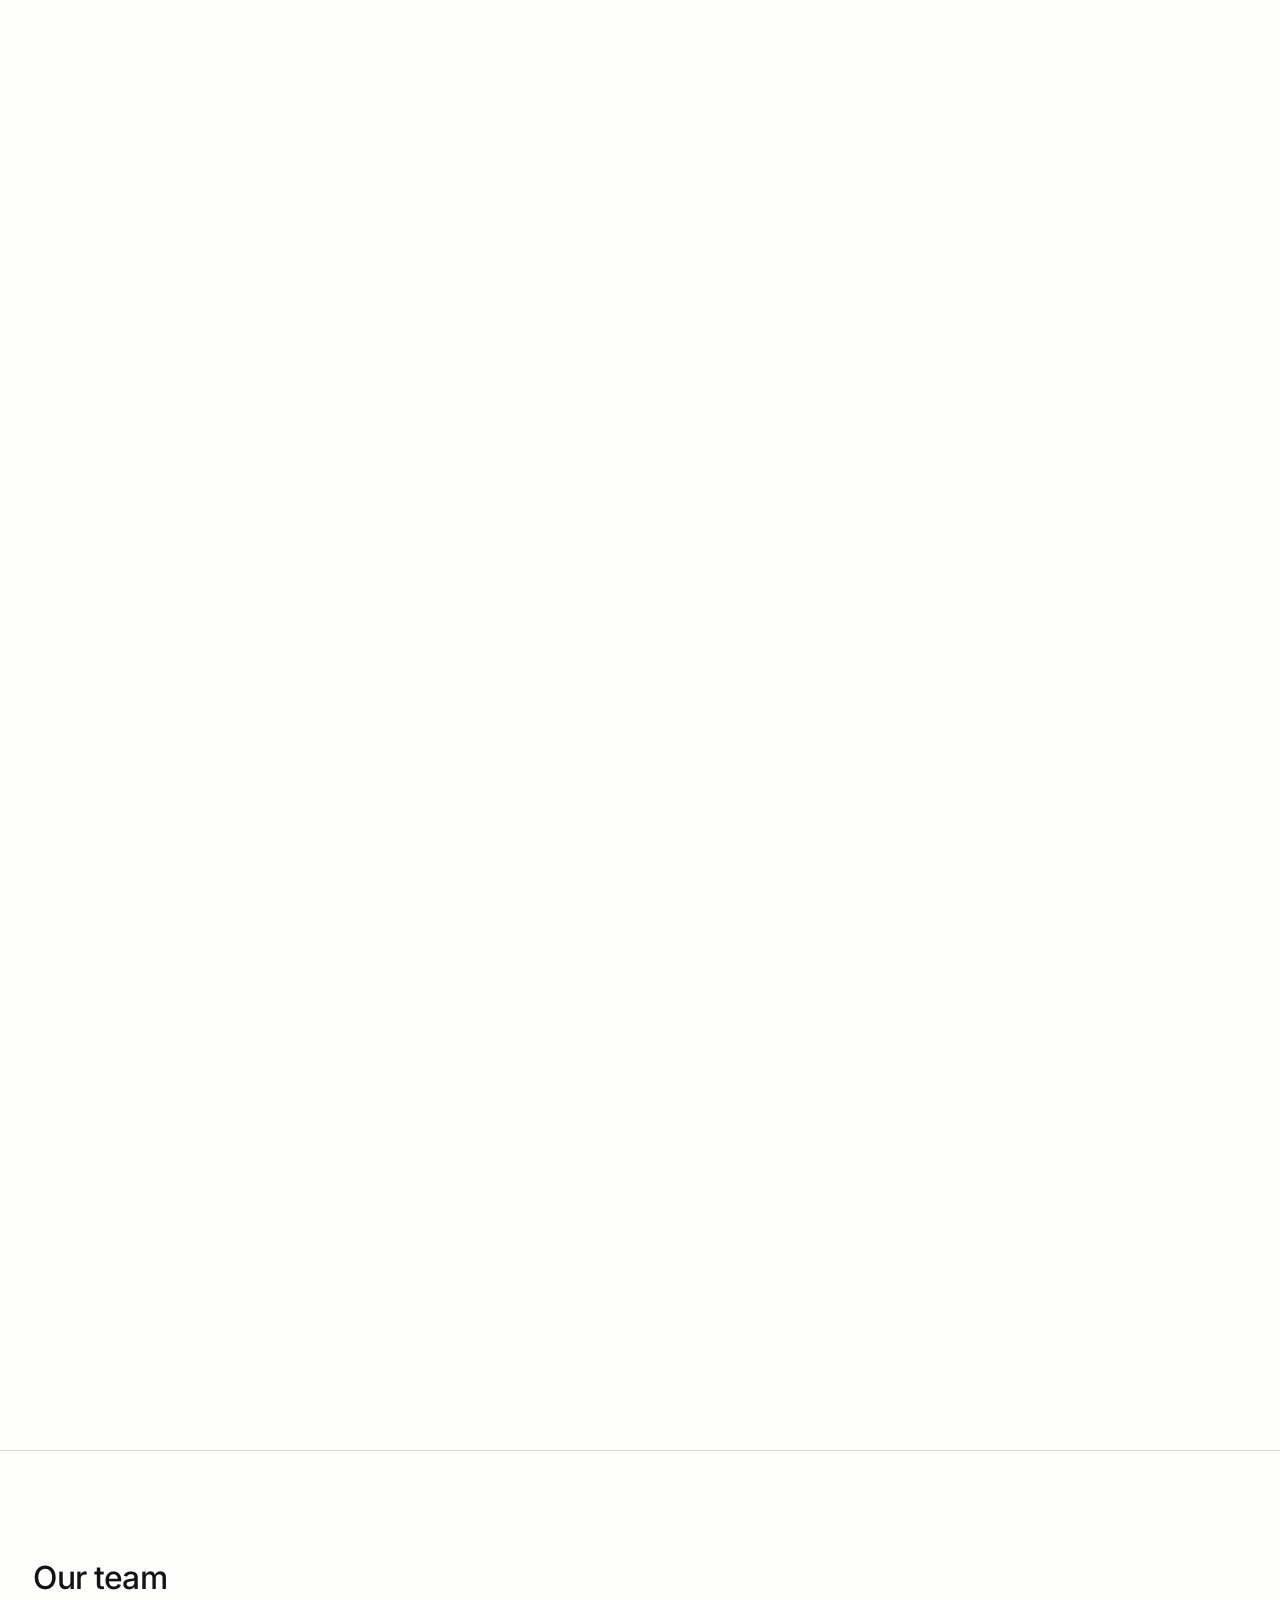
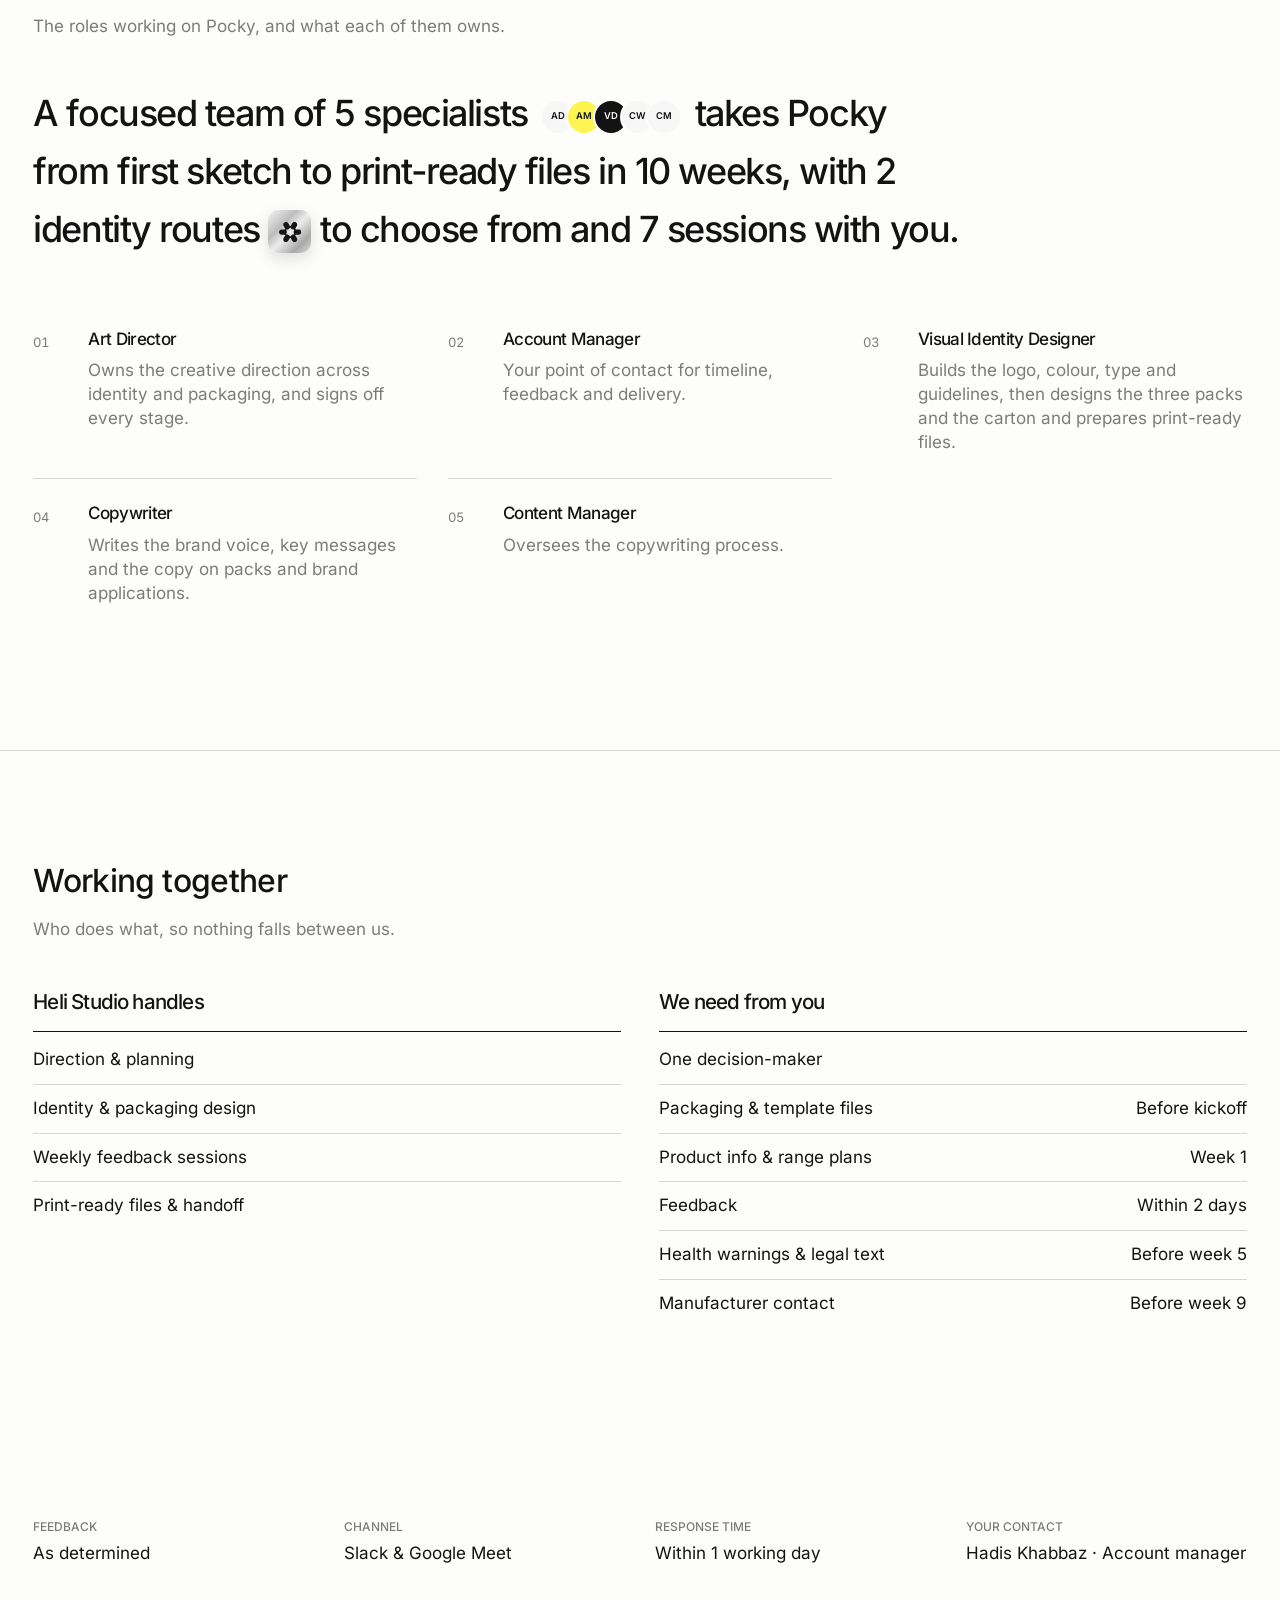
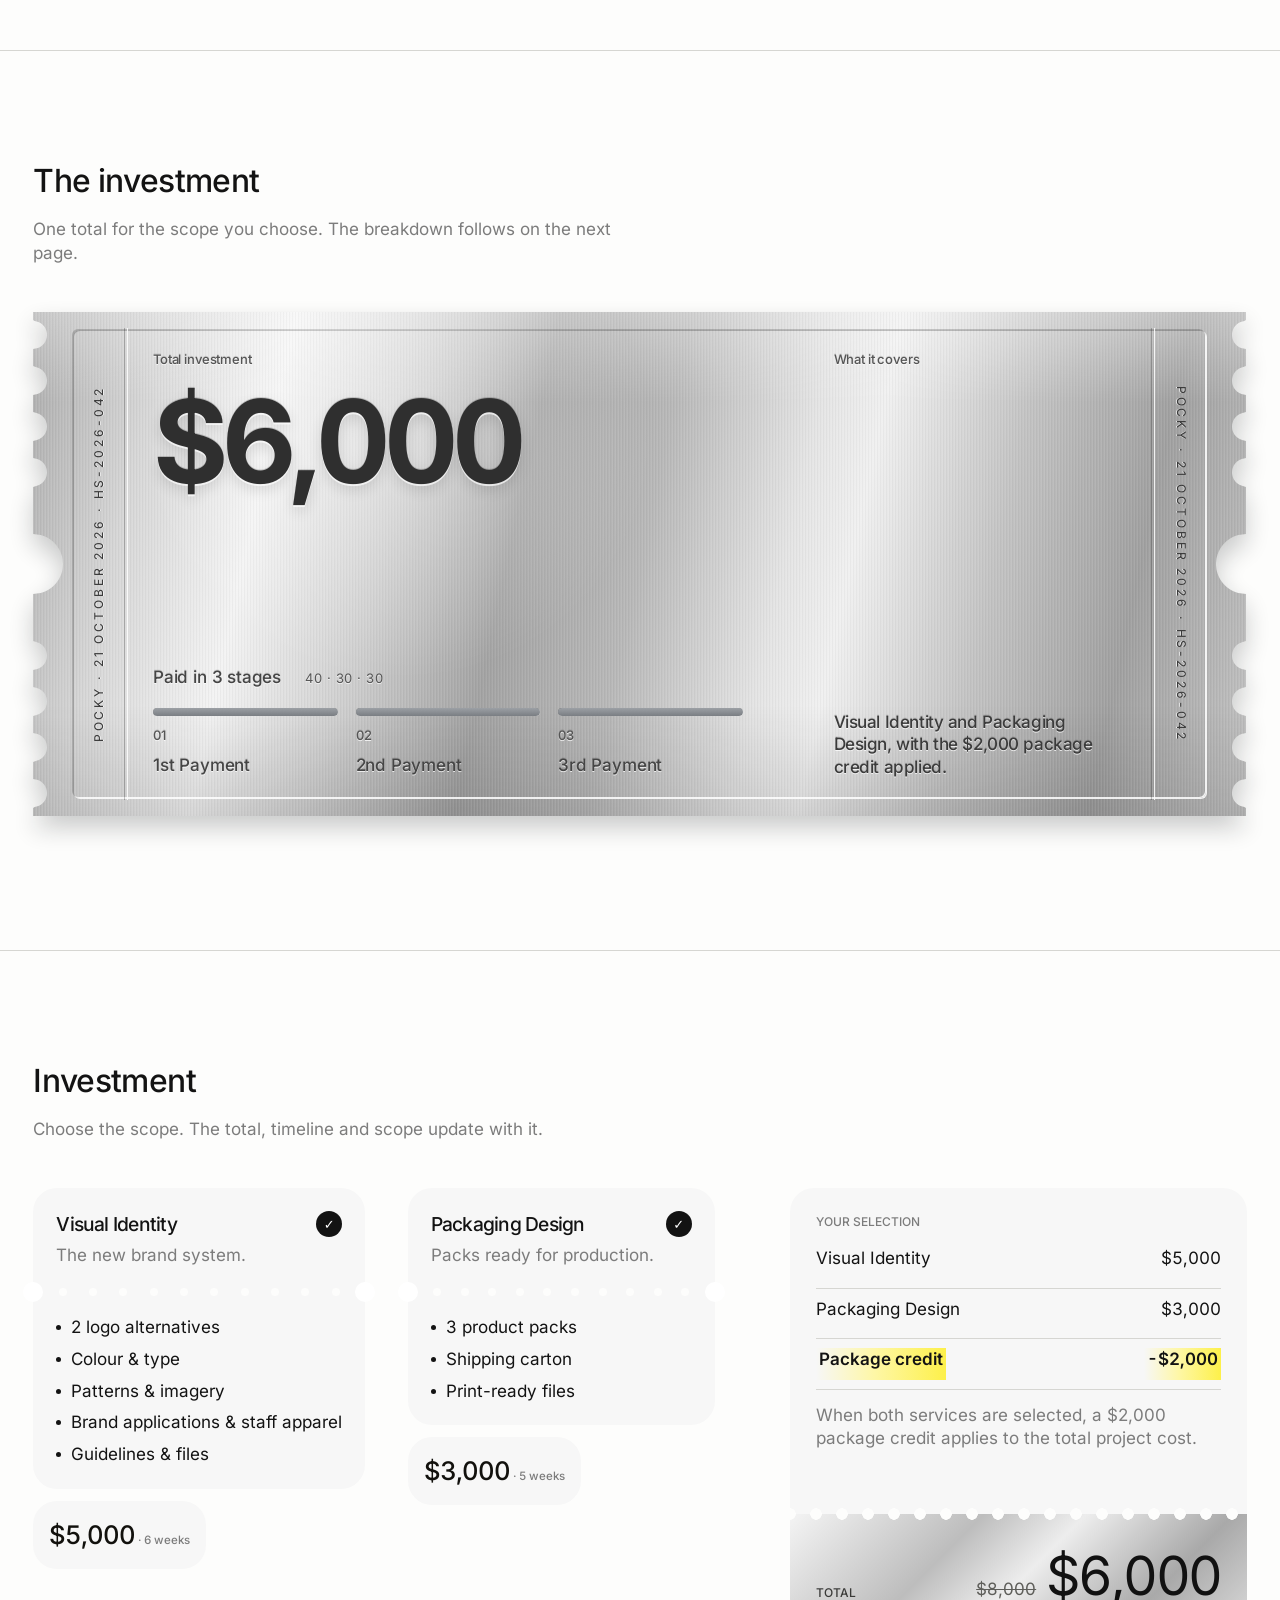
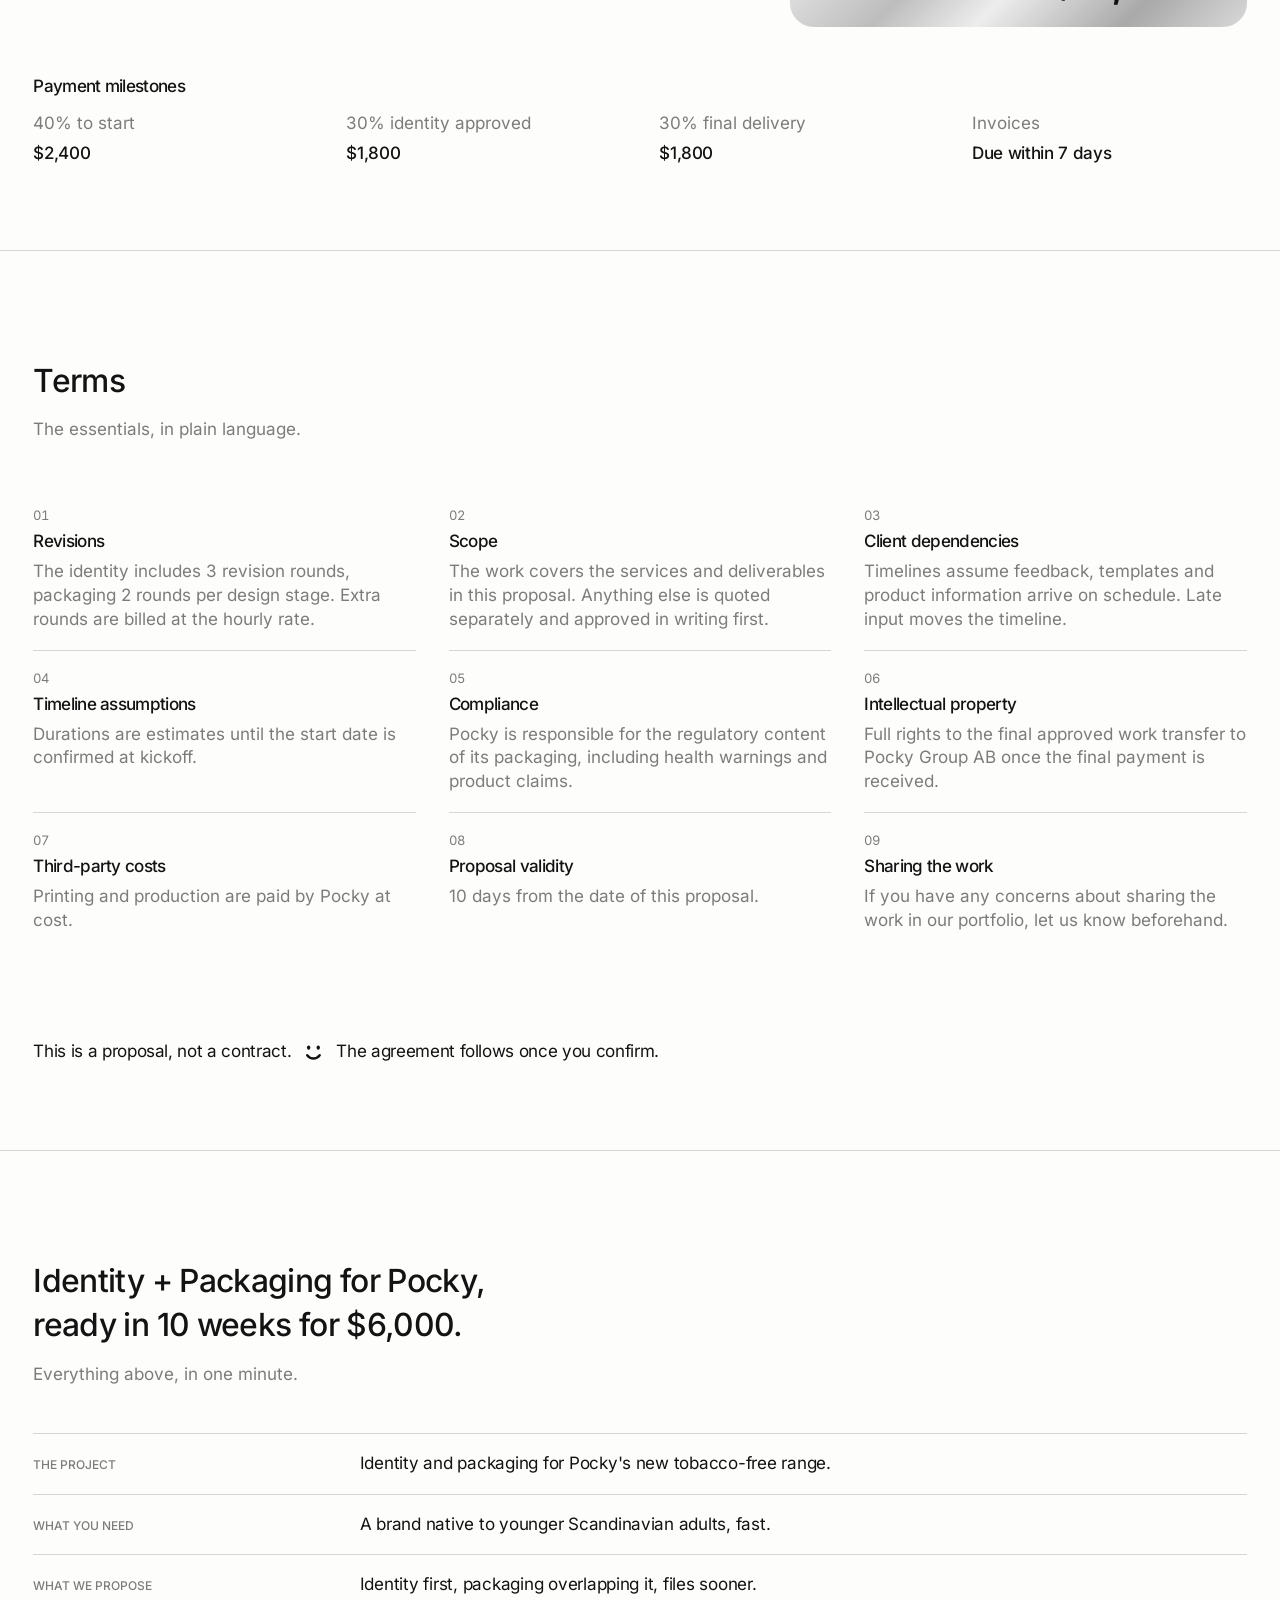
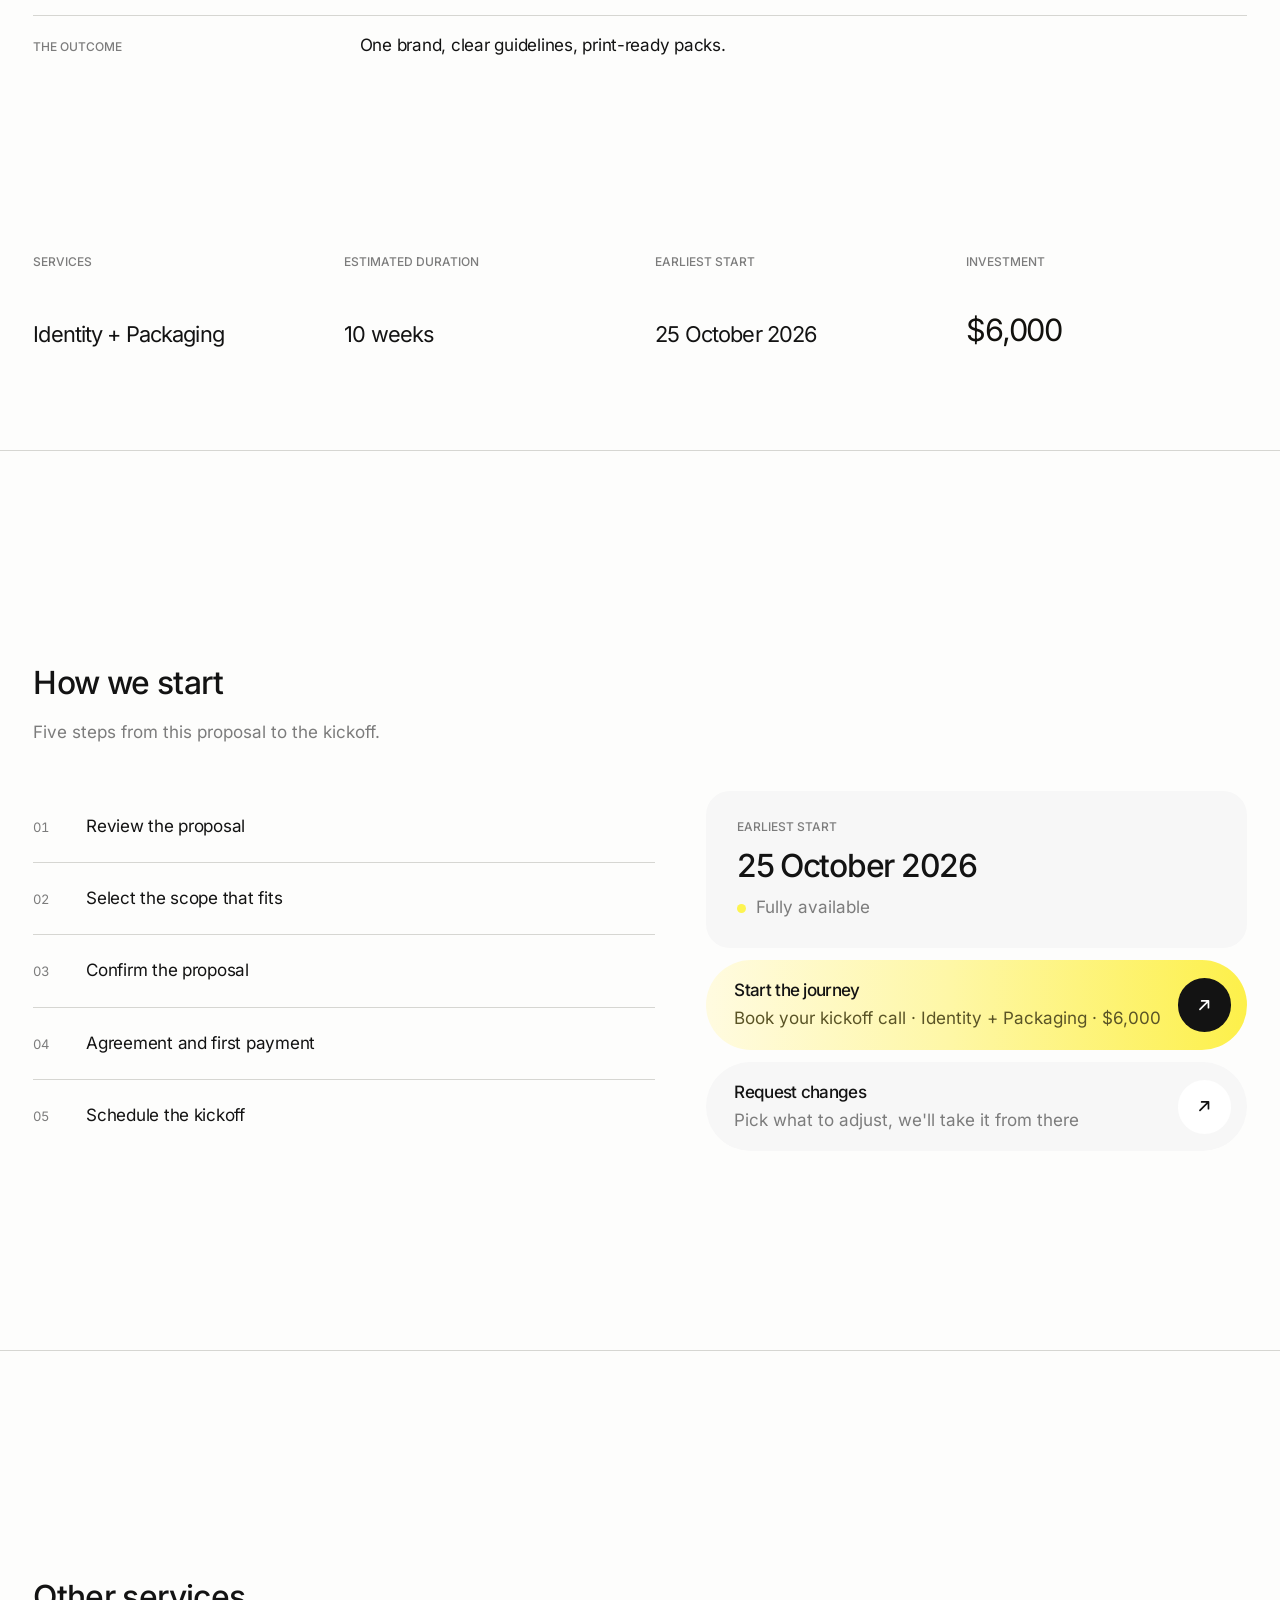
==== commit d891f221: "How we start: remove the validity line Co-Authored-By: Claude Opus 5.5 <noreply@anthropic.com> Claud" ====
--- a/heli-proposal/index.html
+++ b/heli-proposal/index.html
@@ -2203,7 +2203,6 @@
       <button class="hnx-cta go" id="ctaApprove"><span><b>Start the journey</b><em>Book your kickoff call · <span data-bind="ctaSel"></span></em></span><i aria-hidden="true"><svg viewBox="0 0 24 24"><path d="M7 17L17 7M9 7h8v8"/></svg></i></button>
       <button class="hnx-cta" id="ctaChanges"><span><b>Request changes</b><em>Pick what to adjust, we'll take it from there</em></span><i aria-hidden="true"><svg viewBox="0 0 24 24"><path d="M7 17L17 7M9 7h8v8"/></svg></i></button>
     </div>
-    <div class="hnx-foot"><a href="#terms">Validity &amp; terms</a><span>Valid until ${esc(String(P.payment.validity).split(',')[0])}</span></div>
   </div>`);
 
 M.closing=()=>sec('closing','light ink closing','Start','Contact',`
